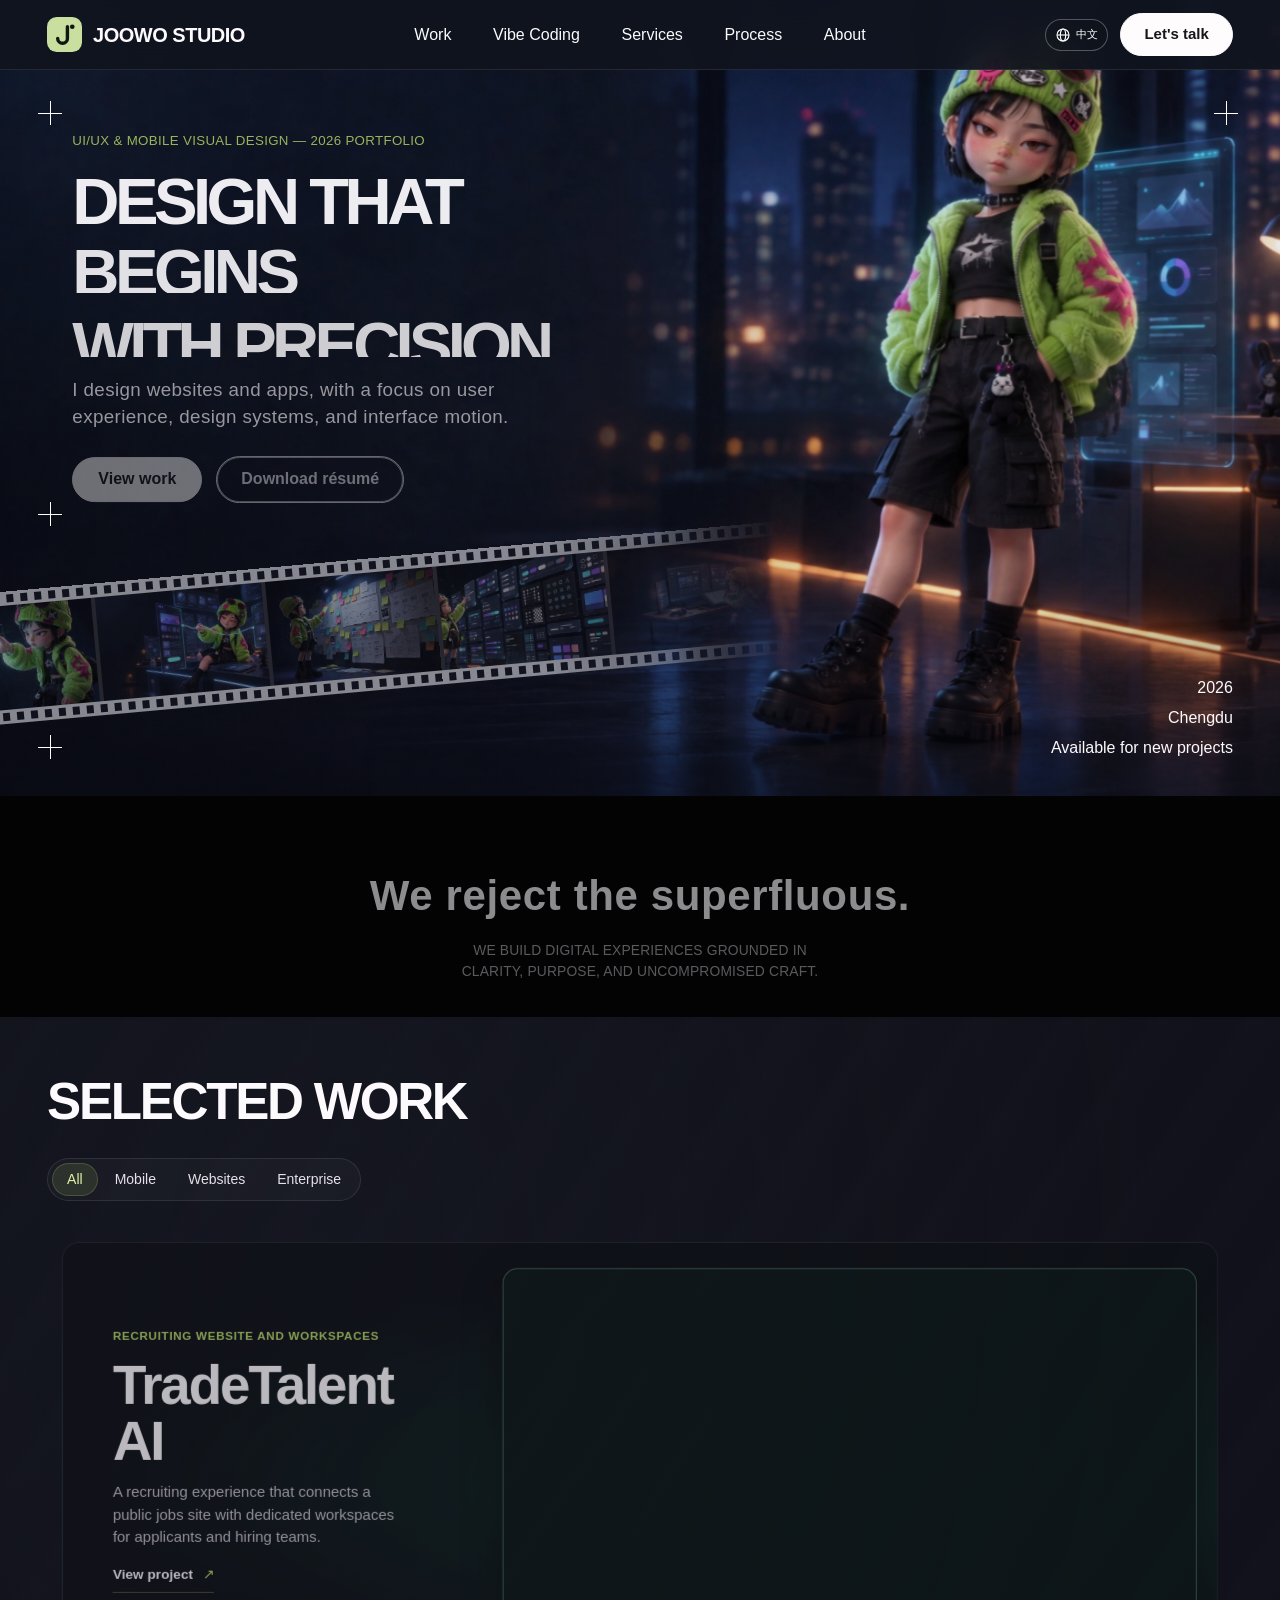
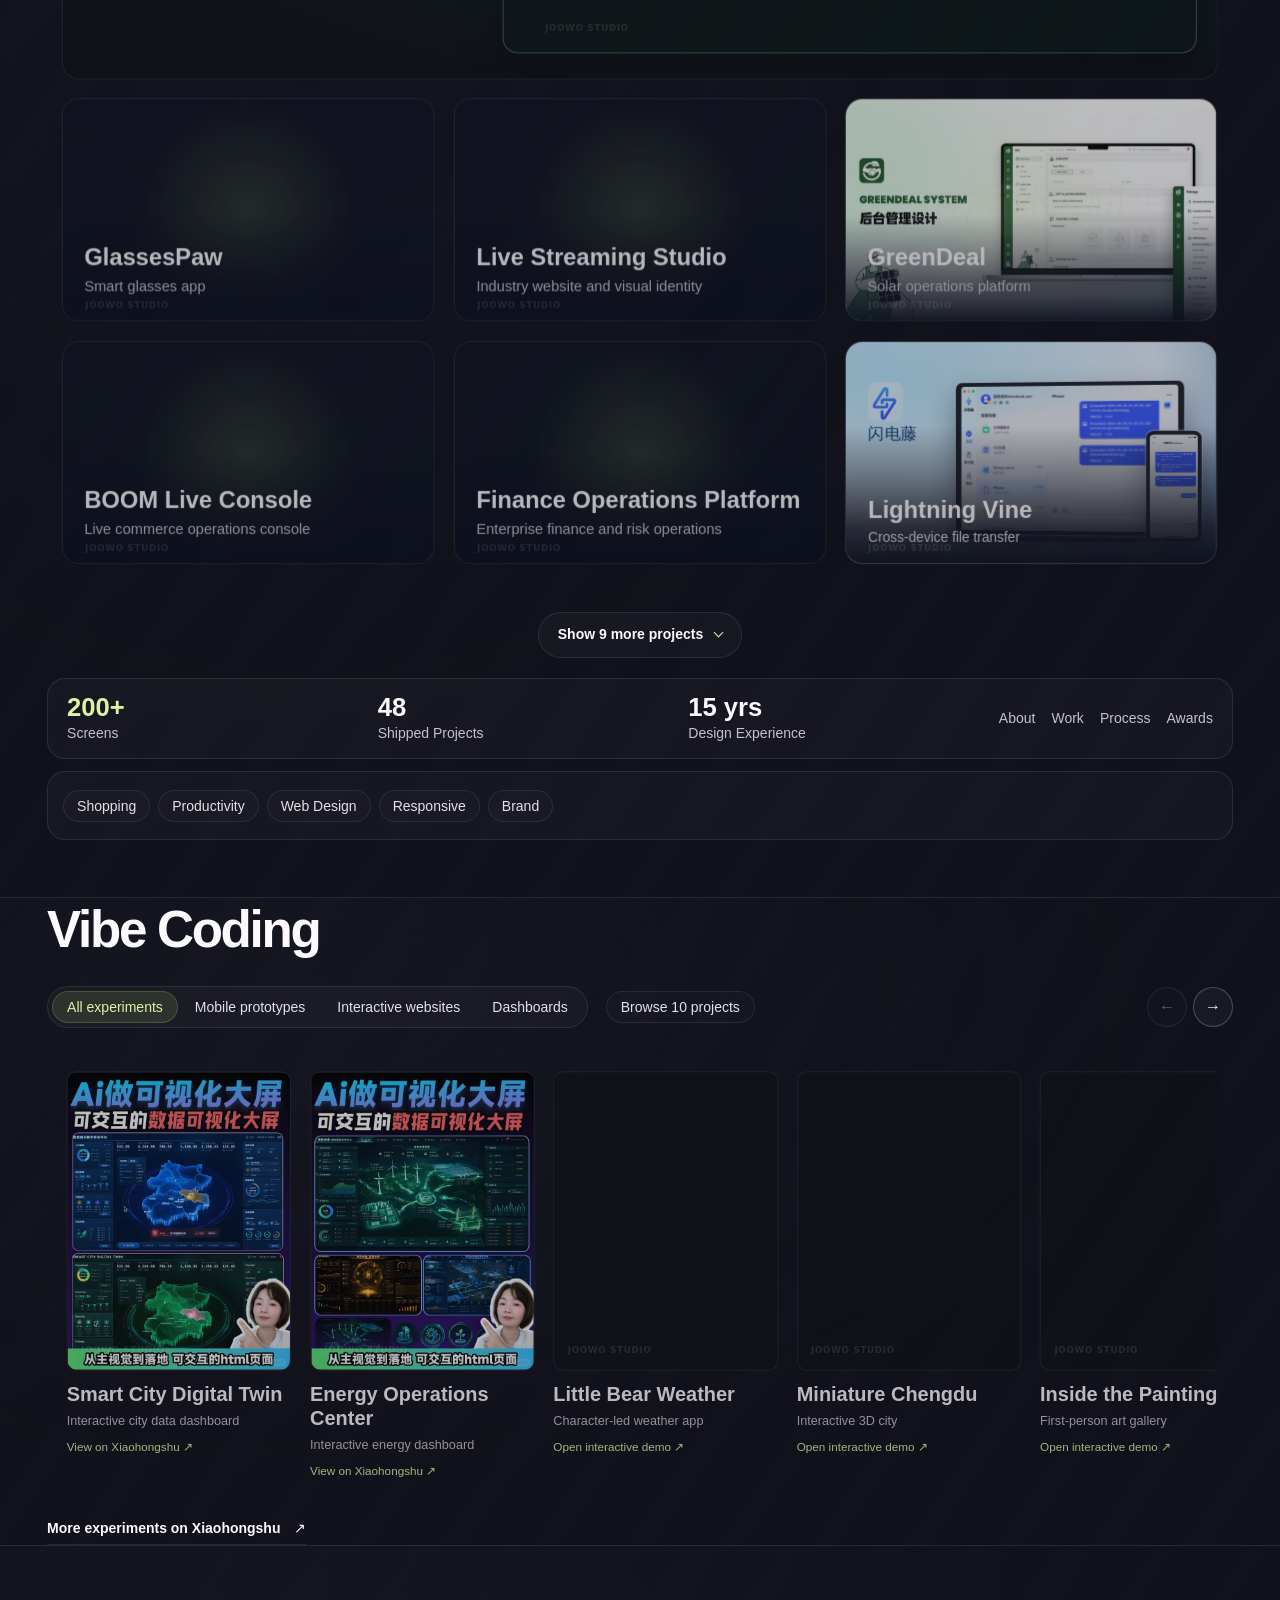
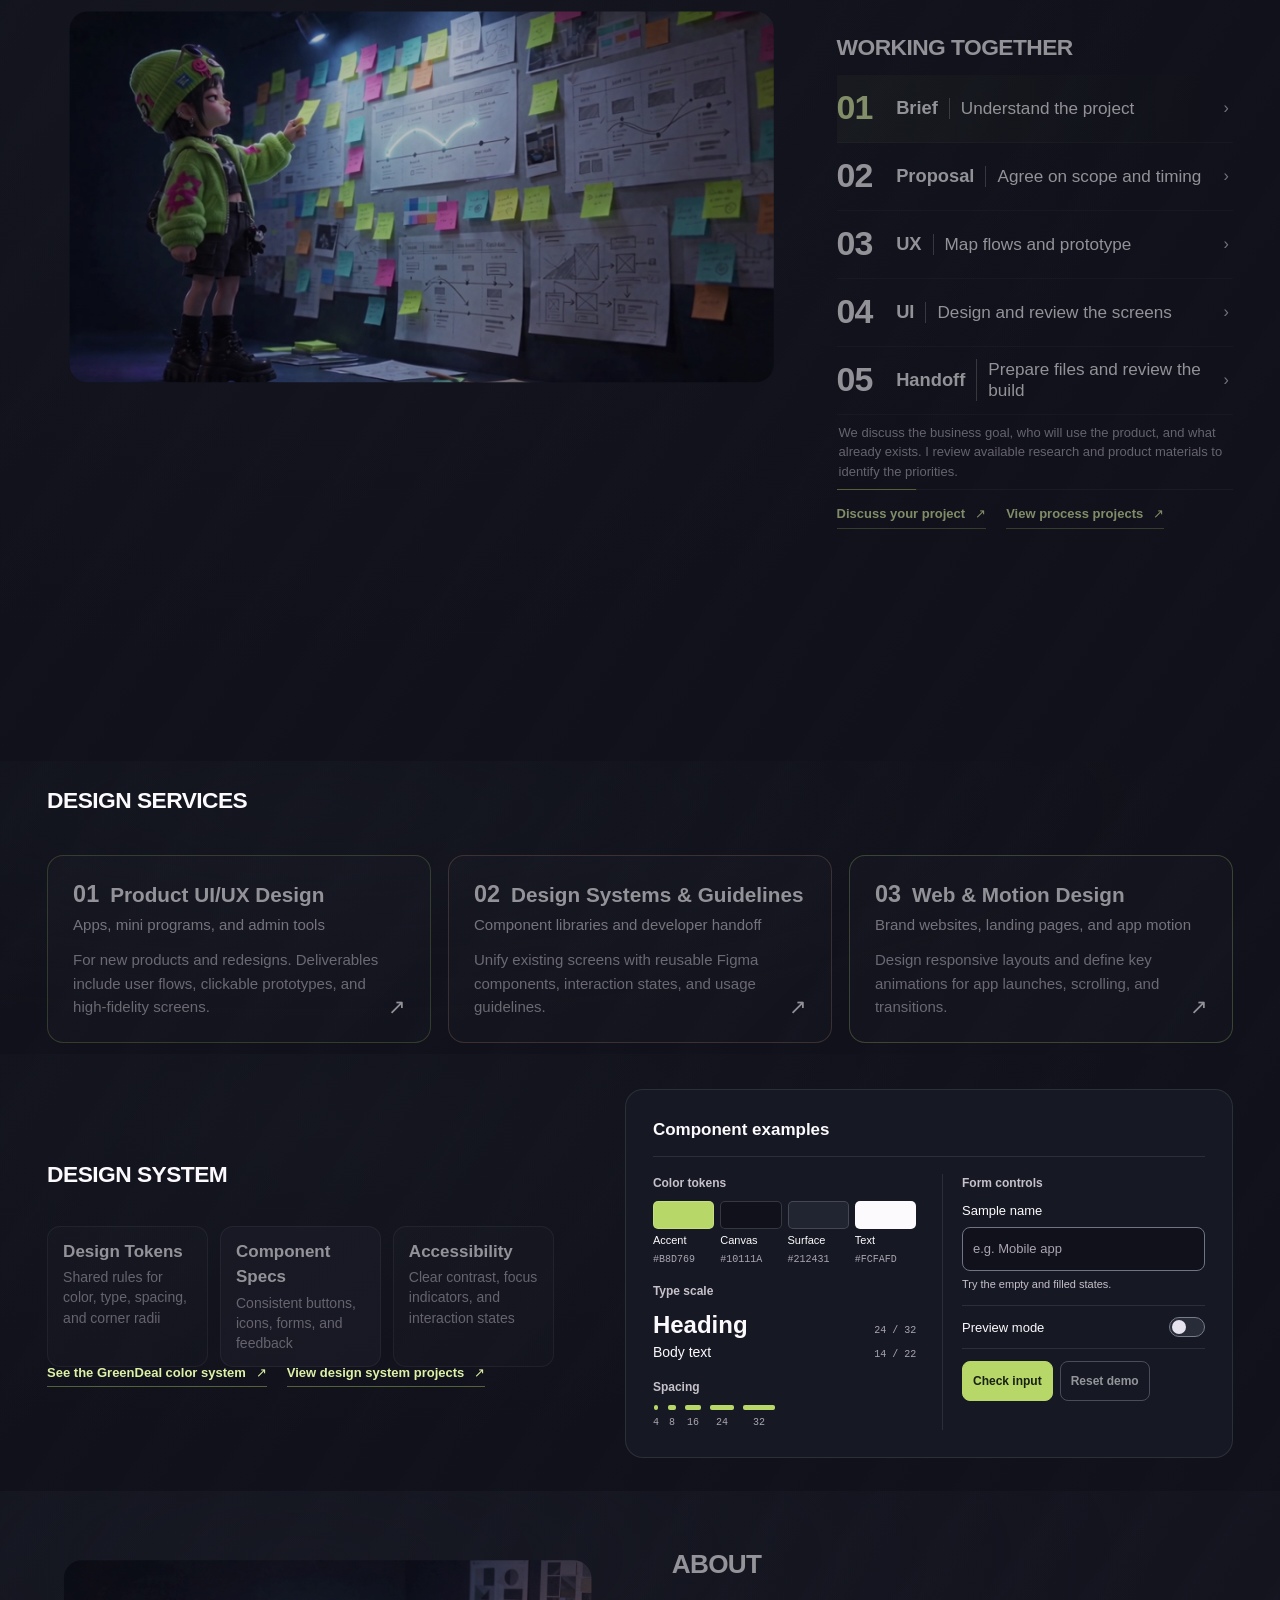
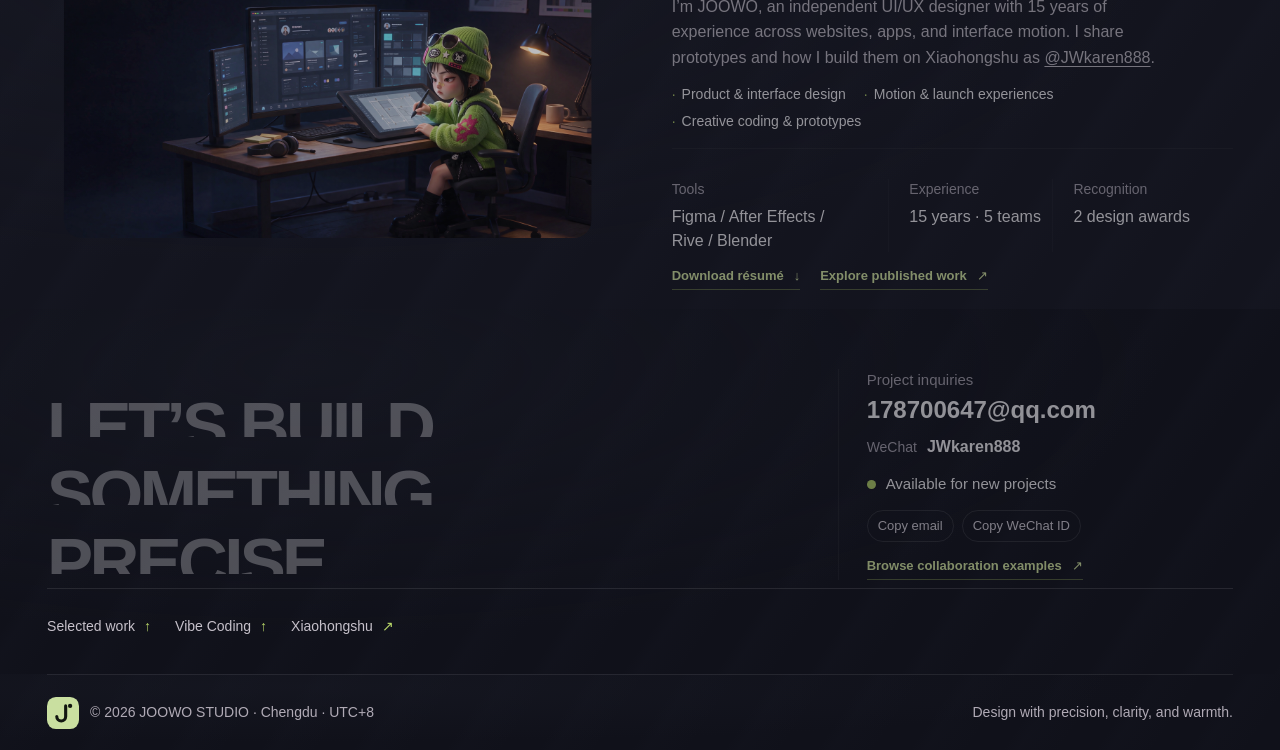
==== index.html @ b42e6de7 "Publish JOOWO STUDIO portfolio" ====
<!doctype html><html lang="en"><head><meta charset="UTF-8"><meta name="viewport" content="width=device-width, initial-scale=1.0"><meta name="theme-color" content="#10111a"><meta name="description" content="JOOWO STUDIO portfolio for app launch experiences, mobile visual design, and design systems."><link rel="icon" href="./mark.svg"><title>JOOWO STUDIO — Design That Begins With Precision.</title><script type="module" src="./image-interactions.js"></script>  <script type="module" crossorigin src="./assets/index-0IPHsd3j.js"></script>
  <link rel="stylesheet" crossorigin href="./assets/index-a69B0UB3.css">
</head><body><div id="root"></div></body></html>
---- assets/index-a69B0UB3.css ----
html.lenis,html.lenis body{height:auto}.lenis:not(.lenis-autoToggle).lenis-stopped{overflow:clip}.lenis [data-lenis-prevent],.lenis [data-lenis-prevent-wheel],.lenis [data-lenis-prevent-touch],.lenis [data-lenis-prevent-vertical],.lenis [data-lenis-prevent-horizontal]{overscroll-behavior:contain}.lenis.lenis-smooth iframe{pointer-events:none}.lenis.lenis-autoToggle{transition-behavior:allow-discrete;transition-property:overflow;transition-duration:1ms}.panel.component-showcase{background:#161923;min-width:0;padding:clamp(16px,2.1vw,30px);container-type:inline-size}.component-showcase>h3{border-bottom:1px solid var(--line);margin:0;padding-bottom:14px;font-size:17px;font-weight:670}.specimen-grid{grid-template-columns:minmax(0,1fr) minmax(0,1fr);gap:clamp(16px,2vw,29px);margin-top:17px;display:grid}.specimen-grid h4{color:var(--muted);margin:0 0 9px;font-size:12px;font-weight:650}.specimen-foundations h4:not(:first-child){margin-top:15px}.specimen-palette,.specimen-spacing{margin:0;padding:0;list-style:none}.specimen-palette{grid-template-columns:repeat(4,minmax(0,1fr));gap:6px;display:grid}.specimen-palette li{gap:3px;font-size:11px;display:grid}.specimen-swatch{border:1px solid #ffffff29;border-radius:5px;height:28px;display:block}.specimen-grid code,.specimen-type dd{color:var(--dim);font:10px/1.5 ui-monospace,monospace}.specimen-type{margin:0}.specimen-type>div{justify-content:space-between;align-items:baseline;gap:6px;display:flex}.specimen-type dt{font-size:14px;line-height:22px}.specimen-type div:first-child dt{font-size:24px;font-weight:660;line-height:32px}.specimen-type dd{white-space:nowrap;margin:0}.specimen-spacing{align-items:end;gap:9px;display:flex}.specimen-spacing li{justify-items:center;gap:5px;display:grid}.specimen-spacing li>span{background:var(--accent);border-radius:2px;height:5px;display:block}.specimen-form{border-inline-start:1px solid var(--line);min-width:0;padding-inline-start:clamp(12px,1.5vw,22px)}.specimen-field{gap:6px;font-size:13px;display:grid}.specimen-field input{width:100%;min-height:44px;color:var(--text);font:inherit;background:#10111a;border:1px solid #707486;border-radius:8px;padding:0 10px}.specimen-field input::placeholder{color:var(--dim)}.specimen-field input[aria-invalid=true]{border-color:#ff9aac}.specimen-feedback{min-height:1.5em;color:var(--muted);margin:5px 0 13px;font-size:11px}.specimen-feedback[data-state=valid]{color:var(--accent-light)}.specimen-feedback[data-state=invalid]{color:#ffadb9}.specimen-setting{border-block:1px solid var(--line);cursor:pointer;justify-content:space-between;align-items:center;gap:8px;min-height:44px;font-size:13px;display:flex}.specimen-setting input{appearance:none;cursor:pointer;background:#282b38;border:1px solid #777b8d;border-radius:20px;flex:none;width:36px;height:20px;margin:0;padding:2px}.specimen-setting input:before{content:"";background:#e6e3ee;border-radius:50%;width:14px;height:14px;display:block}.specimen-setting input:checked{background:var(--accent);border-color:var(--accent)}.specimen-setting input:checked:before{background:#192213;transform:translate(16px)}.specimen-form input:focus-visible{outline:2px solid var(--accent-light);outline-offset:2px}.specimen-actions{flex-wrap:wrap;gap:7px;margin-top:12px;display:flex}.specimen-actions button{min-height:40px;color:var(--text);border:1px solid #74788a;border-radius:8px;padding:0 10px;font-size:12px;font-weight:650}.specimen-actions button[type=submit]{color:#182112;background:var(--accent);border-color:var(--accent)}.specimen-actions button[type=submit]:hover{background:var(--accent-light)}.specimen-actions button[type=reset]:enabled:hover{background:#ffffff12}.specimen-actions button:disabled{opacity:.55}@container (width<=440px){.specimen-grid{grid-template-columns:1fr}.specimen-form{border-inline-start:0;border-top:1px solid var(--line);padding:14px 0 0}}.vibe-lab{border-block:1px solid var(--line);background:#101218}.vibe-lab .lab-heading{grid-template-columns:minmax(0,1fr);width:100%}.vibe-lab .section-title{letter-spacing:-.045em;font-size:clamp(28px,4vw,60px)}.lab-tools{flex-wrap:wrap;align-items:center;gap:12px 18px;display:flex}.rail-actions{gap:6px;margin-inline-start:auto;display:flex}.rail-actions button{background:#ffffff09;border:1px solid #ffffff39;border-radius:50%;place-items:center;width:40px;height:40px;display:grid}.rail-actions button:not(:disabled):hover{background:var(--accent);color:#101218}.rail-actions button:disabled{opacity:.34}.lab-grid{perspective:900px;overscroll-behavior-x:contain;scroll-snap-type:x mandatory;scroll-behavior:smooth;scrollbar-width:thin;scrollbar-color:#ffffff34 transparent;grid-auto-columns:clamp(150px,18vw,240px);grid-auto-flow:column;align-items:start;gap:clamp(12px,1.5vw,24px);padding:9px 5px 15px;scroll-padding-inline:5px;display:grid;position:relative;overflow-x:auto}.lab-card{text-align:start;scroll-snap-align:start;min-width:0}.lab-image{aspect-ratio:3/4;border:1px solid var(--line);background:#191d25;border-radius:10px;place-items:center;width:100%;transition:transform .32s,filter .32s;display:grid;position:relative;overflow:hidden}.lab-device{min-width:0;display:block;overflow:hidden}.lab-device img{object-fit:contain;width:100%;height:100%;display:block}.lab-image--desktop,.lab-image--phone{background:radial-gradient(at 50% 38%,#30363e,#171a21 75%)}.lab-image--desktop .lab-device{background:#20232b;border:1px solid #f0f4ff40;border-radius:5px;width:92%;padding:10px 2px 2px;position:relative;box-shadow:0 12px 23px #0008}.lab-image--desktop .lab-device:before{content:"";background:#b2b7c3;border-radius:50%;width:2px;height:2px;position:absolute;top:4px;left:5px;box-shadow:4px 0 #b2b7c3,8px 0 #b2b7c3}.lab-image--desktop img{aspect-ratio:16/9;object-fit:contain;background:#101216;height:auto}.lab-image--phone .lab-device{background:#101216;border:1px solid #f0f4ff46;border-radius:clamp(9px,1.5vw,22px);width:62%;height:91%;box-shadow:0 10px 24px #0008}.lab-image--poster{background:#101218}.lab-image--poster .lab-device{width:100%;height:100%}@media (hover:hover) and (pointer:fine) and (prefers-reduced-motion:no-preference){.lab-card.is-highlighted .lab-image{transform:translateY(-4px)}.lab-card:has(+.is-highlighted) .lab-image{filter:brightness(.83);transform:perspective(800px)rotateY(7deg)}.lab-card.is-highlighted+.lab-card .lab-image{filter:brightness(.83);transform:perspective(800px)rotateY(-7deg)}}.lab-card .project-meta{gap:5px;padding-top:12px;display:grid}.lab-card .project-meta strong{font-size:clamp(16px,1.6vw,23px);line-height:1.2}.lab-card .project-meta small{color:var(--muted);font-size:13px}.lab-action{color:var(--accent-light);margin-top:3px;font-size:12px}.lab-card:hover .lab-action,.lab-card:focus-visible .lab-action{text-underline-offset:.22em;text-decoration:underline}.lab-view-toggle{color:var(--accent-light);border-color:#b8d76945}.lab-view-toggle[aria-expanded=true]{background:#b8d76918}@media (width>=740px){.lab-grid[data-fit=two]{grid-auto-columns:minmax(0,min(39vw,315px))}}.lab-grid.lab-grid--archive{scroll-snap-type:none;grid-template-columns:repeat(4,minmax(0,1fr));grid-auto-columns:auto;grid-auto-flow:row;gap:clamp(18px,2.3vw,34px) clamp(12px,2vw,28px);overflow:visible}.lab-grid--archive .lab-card .lab-image{filter:none;transform:none}.lab-grid--archive .lab-card:hover .lab-image,.lab-grid--archive .lab-card:focus-visible .lab-image{border-color:#b8d76980}@media (width<=950px){.lab-grid.lab-grid--archive{grid-template-columns:repeat(3,minmax(0,1fr))}}@media (width<=620px){.lab-grid.lab-grid--archive{grid-template-columns:repeat(2,minmax(0,1fr))}}.vibe-link{border-bottom:1px solid var(--line);align-items:center;gap:14px;margin-top:18px;padding-bottom:5px;font-size:14px;font-weight:650;display:inline-flex}.vibe-link:hover{color:var(--accent-light);border-color:currentColor}@media (width<=660px){.lab-grid{grid-auto-columns:clamp(138px,45vw,210px)}}@media (prefers-reduced-motion:reduce){.lab-grid{scroll-behavior:auto}}@layer properties{@supports (((-webkit-hyphens:none)) and (not (margin-trim:block))) or ((-moz-orient:inline) and (not (color:rgb(from red r g b)))){*,:before,:after,::backdrop{--tw-translate-x:0;--tw-translate-y:0;--tw-translate-z:0;--tw-scale-x:1;--tw-scale-y:1;--tw-scale-z:1;--tw-rotate-x:initial;--tw-rotate-y:initial;--tw-rotate-z:initial;--tw-skew-x:initial;--tw-skew-y:initial;--tw-border-style:solid;--tw-leading:initial;--tw-font-weight:initial;--tw-tracking:initial;--tw-shadow:0 0 #0000;--tw-shadow-color:initial;--tw-shadow-alpha:100%;--tw-inset-shadow:0 0 #0000;--tw-inset-shadow-color:initial;--tw-inset-shadow-alpha:100%;--tw-ring-color:initial;--tw-ring-shadow:0 0 #0000;--tw-inset-ring-color:initial;--tw-inset-ring-shadow:0 0 #0000;--tw-ring-inset:initial;--tw-ring-offset-width:0px;--tw-ring-offset-color:#fff;--tw-ring-offset-shadow:0 0 #0000;--tw-outline-style:solid;--tw-blur:initial;--tw-brightness:initial;--tw-contrast:initial;--tw-grayscale:initial;--tw-hue-rotate:initial;--tw-invert:initial;--tw-opacity:initial;--tw-saturate:initial;--tw-sepia:initial;--tw-drop-shadow:initial;--tw-drop-shadow-color:initial;--tw-drop-shadow-alpha:100%;--tw-drop-shadow-size:initial;--tw-backdrop-blur:initial;--tw-backdrop-brightness:initial;--tw-backdrop-contrast:initial;--tw-backdrop-grayscale:initial;--tw-backdrop-hue-rotate:initial;--tw-backdrop-invert:initial;--tw-backdrop-opacity:initial;--tw-backdrop-saturate:initial;--tw-backdrop-sepia:initial;--tw-duration:initial;--tw-ease:initial}}}@layer theme{:root,:host{--font-sans:-apple-system, BlinkMacSystemFont, "Segoe UI", Roboto, "Helvetica Neue", "Noto Sans", Arial, sans-serif, "Apple Color Emoji", "Segoe UI Emoji", "Segoe UI Symbol", "Noto Color Emoji";--font-mono:ui-monospace, SFMono-Regular, Menlo, Monaco, Consolas, "Liberation Mono", "Courier New", monospace;--color-white:#fff;--spacing:.25rem;--text-sm:.875rem;--text-sm--line-height:calc(1.25 / .875);--text-lg:1.125rem;--text-lg--line-height:calc(1.75 / 1.125);--text-xl:1.25rem;--text-xl--line-height:calc(1.75 / 1.25);--text-2xl:1.5rem;--text-2xl--line-height:calc(2 / 1.5);--text-3xl:1.875rem;--text-3xl--line-height:calc(2.25 / 1.875);--font-weight-light:300;--font-weight-medium:500;--font-weight-semibold:600;--font-weight-bold:700;--tracking-normal:0em;--leading-tight:1.25;--radius-xl:.75rem;--radius-2xl:1rem;--ease-in:cubic-bezier(.4, 0, 1, 1);--ease-out:cubic-bezier(0, 0, .2, 1);--ease-in-out:cubic-bezier(.4, 0, .2, 1);--blur-xl:24px;--blur-2xl:40px;--default-transition-duration:.15s;--default-transition-timing-function:cubic-bezier(.4, 0, .2, 1);--default-font-family:var(--font-sans);--default-mono-font-family:var(--font-mono)}}@layer base{*,:after,:before,::backdrop{box-sizing:border-box;border:0 solid;margin:0;padding:0}::file-selector-button{box-sizing:border-box;border:0 solid;margin:0;padding:0}html,:host{-webkit-text-size-adjust:100%;tab-size:4;line-height:1.5;font-family:var(--default-font-family,-apple-system, BlinkMacSystemFont, "Segoe UI", Roboto, "Helvetica Neue", "Noto Sans", Arial, sans-serif, "Apple Color Emoji", "Segoe UI Emoji", "Segoe UI Symbol", "Noto Color Emoji");font-feature-settings:var(--default-font-feature-settings,normal);font-variation-settings:var(--default-font-variation-settings,normal);-webkit-tap-highlight-color:transparent}hr{height:0;color:inherit;border-top-width:1px}abbr:where([title]){-webkit-text-decoration:underline dotted;text-decoration:underline dotted}h1,h2,h3,h4,h5,h6{font-size:inherit;font-weight:inherit}a{color:inherit;-webkit-text-decoration:inherit;-webkit-text-decoration:inherit;-webkit-text-decoration:inherit;-webkit-text-decoration:inherit;text-decoration:inherit}b,strong{font-weight:bolder}code,kbd,samp,pre{font-family:var(--default-mono-font-family,ui-monospace, SFMono-Regular, Menlo, Monaco, Consolas, "Liberation Mono", "Courier New", monospace);font-feature-settings:var(--default-mono-font-feature-settings,normal);font-variation-settings:var(--default-mono-font-variation-settings,normal);font-size:1em}small{font-size:80%}sub,sup{vertical-align:baseline;font-size:75%;line-height:0;position:relative}sub{bottom:-.25em}sup{top:-.5em}table{text-indent:0;border-color:inherit;border-collapse:collapse}:-moz-focusring:where(:not(iframe)){outline:auto}progress{vertical-align:baseline}summary{display:list-item}ol,ul,menu{list-style:none}img,svg,video,canvas,audio,iframe,embed,object{vertical-align:middle;display:block}img,video{max-width:100%;height:auto}button,input,select,optgroup,textarea{font:inherit;font-feature-settings:inherit;font-variation-settings:inherit;letter-spacing:inherit;color:inherit;opacity:1;background-color:#0000;border-radius:0}::file-selector-button{font:inherit;font-feature-settings:inherit;font-variation-settings:inherit;letter-spacing:inherit;color:inherit;opacity:1;background-color:#0000;border-radius:0}:where(select:is([multiple],[size])) optgroup{font-weight:bolder}:where(select:is([multiple],[size])) optgroup option{padding-inline-start:20px}::file-selector-button{margin-inline-end:4px}::placeholder{opacity:1}@supports (not ((-webkit-appearance:-apple-pay-button))) or (contain-intrinsic-size:1px){::placeholder{color:currentColor}@supports (color:color-mix(in lab, red, red)){::placeholder{color:color-mix(in oklab, currentcolor 50%, transparent)}}}textarea{resize:vertical}::-webkit-search-decoration{-webkit-appearance:none}::-webkit-date-and-time-value{min-height:1lh;text-align:inherit}::-webkit-datetime-edit{display:inline-flex}::-webkit-datetime-edit-fields-wrapper{padding:0}::-webkit-datetime-edit{padding-block:0}::-webkit-datetime-edit-year-field{padding-block:0}::-webkit-datetime-edit-month-field{padding-block:0}::-webkit-datetime-edit-day-field{padding-block:0}::-webkit-datetime-edit-hour-field{padding-block:0}::-webkit-datetime-edit-minute-field{padding-block:0}::-webkit-datetime-edit-second-field{padding-block:0}::-webkit-datetime-edit-millisecond-field{padding-block:0}::-webkit-datetime-edit-meridiem-field{padding-block:0}::-webkit-calendar-picker-indicator{line-height:1}:-moz-ui-invalid{box-shadow:none}button,input:where([type=button],[type=reset],[type=submit]){appearance:button}::file-selector-button{appearance:button}::-webkit-inner-spin-button{height:auto}::-webkit-outer-spin-button{height:auto}[hidden]:where(:not([hidden=until-found])){display:none!important}}@layer components;@layer utilities{.pointer-events-none{pointer-events:none}.visible{visibility:visible}.absolute{position:absolute}.fixed{position:fixed}.relative{position:relative}.static{position:static}.inset-0{inset:0}.inset-\[1px\]{inset:1px}.inset-\[3px\]{inset:3px}.inset-x-0{inset-inline:0}.inset-x-5{inset-inline:calc(var(--spacing) * 5)}.inset-y-0{inset-block:0}.inset-y-\[1px\]{inset-block:1px}.top-0{top:0}.top-1\/2{top:50%}.top-\[4px\]{top:4px}.top-\[17\%\]{top:17%}.right-0{right:0}.right-\[3px\]{right:3px}.right-\[6\%\]{right:6%}.right-\[38\%\]{right:38%}.right-\[40\%\]{right:40%}.bottom-0{bottom:0}.bottom-1{bottom:var(--spacing)}.bottom-\[17\%\]{bottom:17%}.left-0{left:0}.left-1\/2{left:50%}.left-\[1px\]{left:1px}.left-\[2px\]{left:2px}.left-\[3px\]{left:3px}.left-\[10px\]{left:10px}.isolate{isolation:isolate}.z-\[1\]{z-index:1}.z-\[2\]{z-index:2}.z-\[4\]{z-index:4}.container{width:100%}@media (width>=40rem){.container{max-width:40rem}}@media (width>=48rem){.container{max-width:48rem}}@media (width>=64rem){.container{max-width:64rem}}@media (width>=80rem){.container{max-width:80rem}}@media (width>=96rem){.container{max-width:96rem}}.mx-auto{margin-inline:auto}.mt-1\.5{margin-top:calc(var(--spacing) * 1.5)}.mt-2{margin-top:calc(var(--spacing) * 2)}.mt-5{margin-top:calc(var(--spacing) * 5)}.mt-8{margin-top:calc(var(--spacing) * 8)}.mt-12{margin-top:calc(var(--spacing) * 12)}.mt-20{margin-top:calc(var(--spacing) * 20)}.mb-3{margin-bottom:calc(var(--spacing) * 3)}.ml-2{margin-left:calc(var(--spacing) * 2)}.block{display:block}.contents{display:contents}.flex{display:flex}.grid{display:grid}.hidden{display:none}.inline{display:inline}.inline-block{display:inline-block}.inline-flex{display:inline-flex}.table{display:table}.size-1\.5{width:calc(var(--spacing) * 1.5);height:calc(var(--spacing) * 1.5)}.size-2{width:calc(var(--spacing) * 2);height:calc(var(--spacing) * 2)}.size-4{width:calc(var(--spacing) * 4);height:calc(var(--spacing) * 4)}.size-6{width:calc(var(--spacing) * 6);height:calc(var(--spacing) * 6)}.size-9{width:calc(var(--spacing) * 9);height:calc(var(--spacing) * 9)}.h-1{height:var(--spacing)}.h-6{height:calc(var(--spacing) * 6)}.h-9{height:calc(var(--spacing) * 9)}.h-11{height:calc(var(--spacing) * 11)}.h-14{height:calc(var(--spacing) * 14)}.h-44{height:calc(var(--spacing) * 44)}.h-\[3px\]{height:3px}.h-\[4\.1rem\]{height:4.1rem}.h-\[13px\]{height:13px}.h-\[17px\]{height:17px}.h-\[24px\]{height:24px}.h-\[46dvh\]{height:46dvh}.h-full{height:100%}.h-px{height:1px}.min-h-24{min-height:calc(var(--spacing) * 24)}.min-h-\[22rem\]{min-height:22rem}.min-h-\[100dvh\]{min-height:100dvh}.w-5{width:calc(var(--spacing) * 5)}.w-6{width:calc(var(--spacing) * 6)}.w-9{width:calc(var(--spacing) * 9)}.w-12{width:calc(var(--spacing) * 12)}.w-64{width:calc(var(--spacing) * 64)}.w-\[3px\]{width:3px}.w-\[20px\]{width:20px}.w-\[28rem\]{width:28rem}.w-\[max\(72vw\,980px\)\]{width:max(72vw,980px)}.w-fit{width:fit-content}.w-full{width:100%}.w-px{width:1px}.max-w-\[39rem\]{max-width:39rem}.max-w-\[42rem\]{max-width:42rem}.max-w-\[44rem\]{max-width:44rem}.max-w-\[58rem\]{max-width:58rem}.max-w-\[1520px\]{max-width:1520px}.min-w-24{min-width:calc(var(--spacing) * 24)}.min-w-\[42rem\]{min-width:42rem}.min-w-\[980px\]{min-width:980px}.flex-1{flex:1}.shrink{flex-shrink:1}.origin-left{transform-origin:0}.-translate-x-1\/2{--tw-translate-x:calc(calc(1 / 2 * 100%) * -1);translate:var(--tw-translate-x) var(--tw-translate-y)}.-translate-x-\[24\%\]{--tw-translate-x:calc(24% * -1);translate:var(--tw-translate-x) var(--tw-translate-y)}.-translate-x-full{--tw-translate-x:-100%;translate:var(--tw-translate-x) var(--tw-translate-y)}.-translate-y-1\/2{--tw-translate-y:calc(calc(1 / 2 * 100%) * -1);translate:var(--tw-translate-x) var(--tw-translate-y)}.scale-x-0{--tw-scale-x:0%;scale:var(--tw-scale-x) var(--tw-scale-y)}.rotate-\[34deg\]{rotate:34deg}.transform{transform:var(--tw-rotate-x, ) var(--tw-rotate-y, ) var(--tw-rotate-z, ) var(--tw-skew-x, ) var(--tw-skew-y, )}.resize{resize:both}.grid-cols-1{grid-template-columns:repeat(1,minmax(0,1fr))}.grid-cols-3{grid-template-columns:repeat(3,minmax(0,1fr))}.grid-cols-\[1fr_auto_1fr\]{grid-template-columns:1fr auto 1fr}.flex-wrap{flex-wrap:wrap}.place-items-center{place-items:center}.items-center{align-items:center}.justify-between{justify-content:space-between}.justify-center{justify-content:center}.gap-1{gap:var(--spacing)}.gap-2{gap:calc(var(--spacing) * 2)}.gap-3{gap:calc(var(--spacing) * 3)}.gap-3\.5{gap:calc(var(--spacing) * 3.5)}.gap-4{gap:calc(var(--spacing) * 4)}.gap-5{gap:calc(var(--spacing) * 5)}.justify-self-end{justify-self:flex-end}.justify-self-start{justify-self:flex-start}.truncate{text-overflow:ellipsis;white-space:nowrap;overflow:hidden}.overflow-hidden{overflow:hidden}.rounded-2xl{border-radius:var(--radius-2xl)}.rounded-\[1\.05rem\]{border-radius:1.05rem}.rounded-full{border-radius:2147483647px}.rounded-xl{border-radius:var(--radius-xl)}.rounded-l-full{border-top-left-radius:2147483647px;border-bottom-left-radius:2147483647px}.border{border-style:var(--tw-border-style);border-width:1px}.border-r{border-right-style:var(--tw-border-style);border-right-width:1px}.border-\[\#49e6c0\]\/38{border-color:oklab(83.4133% -.139733 .0169954/.38)}.border-white\/10{border-color:#ffffff1a}@supports (color:color-mix(in lab, red, red)){.border-white\/10{border-color:color-mix(in oklab, var(--color-white) 10%, transparent)}}.bg-\[\#49e6c0\]{background-color:#49e6c0}.bg-\[\#49e6c0\]\/65{background-color:oklab(83.4133% -.139733 .0169954/.65)}.bg-\[\#06110f\]\/42{background-color:oklab(16.5804% -.0174221 -.000563487/.42)}.bg-\[\#071513\]\/54{background-color:oklab(18.2% -.0203761 -.00144553/.54)}.bg-\[\#102820\]{background-color:#102820}.bg-\[\#dfffee\]{background-color:#dfffee}.bg-white{background-color:var(--color-white)}.bg-white\/10{background-color:#ffffff1a}@supports (color:color-mix(in lab, red, red)){.bg-white\/10{background-color:color-mix(in oklab, var(--color-white) 10%, transparent)}}.bg-white\/\[0\.2\]{background-color:#fff3}@supports (color:color-mix(in lab, red, red)){.bg-white\/\[0\.2\]{background-color:color-mix(in oklab, var(--color-white) 20%, transparent)}}.bg-white\/\[0\.045\]{background-color:#ffffff0b}@supports (color:color-mix(in lab, red, red)){.bg-white\/\[0\.045\]{background-color:color-mix(in oklab, var(--color-white) 4.5%, transparent)}}.bg-white\/\[0\.055\]{background-color:#ffffff0e}@supports (color:color-mix(in lab, red, red)){.bg-white\/\[0\.055\]{background-color:color-mix(in oklab, var(--color-white) 5.5%, transparent)}}.bg-white\/\[0\.075\]{background-color:#ffffff13}@supports (color:color-mix(in lab, red, red)){.bg-white\/\[0\.075\]{background-color:color-mix(in oklab, var(--color-white) 7.5%, transparent)}}.\[background-image\:linear-gradient\(rgba\(180\,255\,232\,0\.72\)_1px\,transparent_1px\)\,linear-gradient\(90deg\,rgba\(180\,255\,232\,0\.72\)_1px\,transparent_1px\)\]{background-image:linear-gradient(#b4ffe8b8 1px,#0000 1px),linear-gradient(90deg,#b4ffe8b8 1px,#0000 1px)}.bg-\[linear-gradient\(0deg\,rgba\(7\,42\,35\,0\.36\)\,transparent\)\]{background-image:linear-gradient(#0000,#072a235c)}.bg-\[linear-gradient\(110deg\,transparent\,rgba\(255\,255\,255\,0\.42\)\,transparent\)\]{background-image:linear-gradient(110deg,#0000,#ffffff6b,#0000)}.bg-\[linear-gradient\(115deg\,transparent\,rgba\(255\,255\,255\,0\.1\)\,transparent\)\]{background-image:linear-gradient(115deg,#0000,#ffffff1a,#0000)}.bg-\[linear-gradient\(135deg\,\#e8fff5_0\%\,\#65edcf_52\%\,\#27c49c_100\%\)\]{background-image:linear-gradient(135deg,#e8fff5 0%,#65edcf 52%,#27c49c 100%)}.bg-\[linear-gradient\(180deg\,transparent\,rgba\(73\,230\,192\,0\.42\)\,transparent\)\]{background-image:linear-gradient(#0000,#49e6c06b,#0000)}.bg-\[radial-gradient\(circle_at_14\%_30\%\,rgba\(255\,255\,255\,0\.045\)\,transparent_24\%\)\,linear-gradient\(90deg\,rgba\(4\,9\,11\,0\.98\)_0\%\,rgba\(4\,9\,11\,0\.84\)_31\%\,rgba\(4\,9\,11\,0\.22\)_47\%\,rgba\(4\,9\,11\,0\)_68\%\)\]{background-image:radial-gradient(circle at 14% 30%,#ffffff0b,#0000 24%),linear-gradient(90deg,#04090bfa 0%,#04090bd6 31%,#04090b38 47%,#04090b00 68%)}.bg-\[radial-gradient\(circle_at_24\%_16\%\,rgba\(255\,255\,255\,0\.7\)\,transparent_28\%\)\,linear-gradient\(180deg\,rgba\(255\,255\,255\,0\.18\)\,transparent_52\%\)\]{background-image:radial-gradient(circle at 24% 16%,#ffffffb3,#0000 28%),linear-gradient(#ffffff2e,#0000 52%)}.\[mask-image\:linear-gradient\(90deg\,transparent_0\%\,black_13\%\,black_100\%\)\]{-webkit-mask-image:linear-gradient(90deg,#0000 0%,#000 13% 100%);mask-image:linear-gradient(90deg,#0000 0%,#000 13% 100%)}.\[background-size\:76px_76px\]{background-size:76px 76px}.object-cover{object-fit:cover}.p-1{padding:var(--spacing)}.p-4{padding:calc(var(--spacing) * 4)}.px-3{padding-inline:calc(var(--spacing) * 3)}.px-4{padding-inline:calc(var(--spacing) * 4)}.px-5{padding-inline:calc(var(--spacing) * 5)}.px-6{padding-inline:calc(var(--spacing) * 6)}.px-7{padding-inline:calc(var(--spacing) * 7)}.py-2{padding-block:calc(var(--spacing) * 2)}.py-4{padding-block:calc(var(--spacing) * 4)}.py-5{padding-block:calc(var(--spacing) * 5)}.pt-8{padding-top:calc(var(--spacing) * 8)}.pt-28{padding-top:calc(var(--spacing) * 28)}.pb-8{padding-bottom:calc(var(--spacing) * 8)}.font-mono{font-family:var(--font-mono)}.text-2xl{font-size:var(--text-2xl);line-height:var(--tw-leading,var(--text-2xl--line-height))}.text-3xl{font-size:var(--text-3xl);line-height:var(--tw-leading,var(--text-3xl--line-height))}.text-lg{font-size:var(--text-lg);line-height:var(--tw-leading,var(--text-lg--line-height))}.text-sm{font-size:var(--text-sm);line-height:var(--tw-leading,var(--text-sm--line-height))}.text-\[0\.62rem\]{font-size:.62rem}.text-\[0\.66rem\]{font-size:.66rem}.text-\[0\.72rem\]{font-size:.72rem}.text-\[0\.82rem\]{font-size:.82rem}.text-\[0\.95rem\]{font-size:.95rem}.text-\[0\.96rem\]{font-size:.96rem}.text-\[clamp\(2\.7rem\,4\.85vw\,5\.55rem\)\]{font-size:clamp(2.7rem,4.85vw,5.55rem)}.leading-8{--tw-leading:calc(var(--spacing) * 8);line-height:calc(var(--spacing) * 8)}.leading-none{--tw-leading:1;line-height:1}.leading-tight{--tw-leading:var(--leading-tight);line-height:var(--leading-tight)}.font-bold{--tw-font-weight:var(--font-weight-bold);font-weight:var(--font-weight-bold)}.font-light{--tw-font-weight:var(--font-weight-light);font-weight:var(--font-weight-light)}.font-medium{--tw-font-weight:var(--font-weight-medium);font-weight:var(--font-weight-medium)}.font-semibold{--tw-font-weight:var(--font-weight-semibold);font-weight:var(--font-weight-semibold)}.tracking-\[0\.08em\]{--tw-tracking:.08em;letter-spacing:.08em}.tracking-\[0\.22em\]{--tw-tracking:.22em;letter-spacing:.22em}.tracking-\[0\.24em\]{--tw-tracking:.24em;letter-spacing:.24em}.tracking-normal{--tw-tracking:var(--tracking-normal);letter-spacing:var(--tracking-normal)}.whitespace-nowrap{white-space:nowrap}.text-\[\#49e6c0\]{color:#49e6c0}.text-\[\#06120f\]{color:#06120f}.text-\[\#109478\]{color:#109478}.text-white{color:var(--color-white)}.text-white\/38{color:#ffffff61}@supports (color:color-mix(in lab, red, red)){.text-white\/38{color:color-mix(in oklab, var(--color-white) 38%, transparent)}}.text-white\/44{color:#ffffff70}@supports (color:color-mix(in lab, red, red)){.text-white\/44{color:color-mix(in oklab, var(--color-white) 44%, transparent)}}.text-white\/56{color:#ffffff8f}@supports (color:color-mix(in lab, red, red)){.text-white\/56{color:color-mix(in oklab, var(--color-white) 56%, transparent)}}.text-white\/58{color:#ffffff94}@supports (color:color-mix(in lab, red, red)){.text-white\/58{color:color-mix(in oklab, var(--color-white) 58%, transparent)}}.text-white\/62{color:#ffffff9e}@supports (color:color-mix(in lab, red, red)){.text-white\/62{color:color-mix(in oklab, var(--color-white) 62%, transparent)}}.text-white\/72{color:#ffffffb8}@supports (color:color-mix(in lab, red, red)){.text-white\/72{color:color-mix(in oklab, var(--color-white) 72%, transparent)}}.uppercase{text-transform:uppercase}.opacity-80{opacity:.8}.opacity-\[0\.035\]{opacity:.035}.shadow{--tw-shadow:0 1px 3px 0 var(--tw-shadow-color,#0000001a), 0 1px 2px -1px var(--tw-shadow-color,#0000001a);box-shadow:var(--tw-inset-shadow), var(--tw-inset-ring-shadow), var(--tw-ring-offset-shadow), var(--tw-ring-shadow), var(--tw-shadow)}.shadow-\[inset_0_0_0_1px_rgba\(73\,230\,192\,0\.5\)\,inset_0_1px_0_rgba\(255\,255\,255\,0\.2\)\,0_22px_70px_-42px_rgba\(73\,230\,192\,0\.82\)\]{--tw-shadow:inset 0 0 0 1px var(--tw-shadow-color,#49e6c080), inset 0 1px 0 var(--tw-shadow-color,#fff3), 0 22px 70px -42px var(--tw-shadow-color,#49e6c0d1);box-shadow:var(--tw-inset-shadow), var(--tw-inset-ring-shadow), var(--tw-ring-offset-shadow), var(--tw-ring-shadow), var(--tw-shadow)}.shadow-\[inset_0_0_0_1px_rgba\(255\,255\,255\,0\.1\)\,inset_0_1px_0_rgba\(255\,255\,255\,0\.12\)\,0_18px_54px_-42px_rgba\(255\,255\,255\,0\.55\)\]{--tw-shadow:inset 0 0 0 1px var(--tw-shadow-color,#ffffff1a), inset 0 1px 0 var(--tw-shadow-color,#ffffff1f), 0 18px 54px -42px var(--tw-shadow-color,#ffffff8c);box-shadow:var(--tw-inset-shadow), var(--tw-inset-ring-shadow), var(--tw-ring-offset-shadow), var(--tw-ring-shadow), var(--tw-shadow)}.shadow-\[inset_0_0_0_1px_rgba\(255\,255\,255\,0\.1\)\,inset_0_1px_0_rgba\(255\,255\,255\,0\.12\)\]{--tw-shadow:inset 0 0 0 1px var(--tw-shadow-color,#ffffff1a), inset 0 1px 0 var(--tw-shadow-color,#ffffff1f);box-shadow:var(--tw-inset-shadow), var(--tw-inset-ring-shadow), var(--tw-ring-offset-shadow), var(--tw-ring-shadow), var(--tw-shadow)}.shadow-\[inset_0_0_0_1px_rgba\(255\,255\,255\,0\.08\)\]{--tw-shadow:inset 0 0 0 1px var(--tw-shadow-color,#ffffff14);box-shadow:var(--tw-inset-shadow), var(--tw-inset-ring-shadow), var(--tw-ring-offset-shadow), var(--tw-ring-shadow), var(--tw-shadow)}.shadow-\[inset_0_0_0_1px_rgba\(255\,255\,255\,0\.16\)\,inset_0_1px_0_rgba\(255\,255\,255\,0\.18\)\]{--tw-shadow:inset 0 0 0 1px var(--tw-shadow-color,#ffffff29), inset 0 1px 0 var(--tw-shadow-color,#ffffff2e);box-shadow:var(--tw-inset-shadow), var(--tw-inset-ring-shadow), var(--tw-ring-offset-shadow), var(--tw-ring-shadow), var(--tw-shadow)}.shadow-\[inset_0_0_0_1px_rgba\(255\,255\,255\,0\.45\)\,0_10px_24px_-16px_rgba\(255\,255\,255\,0\.8\)\]{--tw-shadow:inset 0 0 0 1px var(--tw-shadow-color,#ffffff73), 0 10px 24px -16px var(--tw-shadow-color,#fffc);box-shadow:var(--tw-inset-shadow), var(--tw-inset-ring-shadow), var(--tw-ring-offset-shadow), var(--tw-ring-shadow), var(--tw-shadow)}.shadow-\[inset_0_1px_0_rgba\(255\,255\,255\,0\.08\)\,0_22px_60px_-48px_rgba\(73\,230\,192\,0\.9\)\]{--tw-shadow:inset 0 1px 0 var(--tw-shadow-color,#ffffff14), 0 22px 60px -48px var(--tw-shadow-color,#49e6c0e6);box-shadow:var(--tw-inset-shadow), var(--tw-inset-ring-shadow), var(--tw-ring-offset-shadow), var(--tw-ring-shadow), var(--tw-shadow)}.ring{--tw-ring-shadow:var(--tw-ring-inset, ) 0 0 0 calc(1px + var(--tw-ring-offset-width)) var(--tw-ring-color,currentcolor);box-shadow:var(--tw-inset-shadow), var(--tw-inset-ring-shadow), var(--tw-ring-offset-shadow), var(--tw-ring-shadow), var(--tw-shadow)}.outline{outline-style:var(--tw-outline-style);outline-width:1px}.blur{--tw-blur:blur(8px);filter:var(--tw-blur, ) var(--tw-brightness, ) var(--tw-contrast, ) var(--tw-grayscale, ) var(--tw-hue-rotate, ) var(--tw-invert, ) var(--tw-saturate, ) var(--tw-sepia, ) var(--tw-drop-shadow, )}.drop-shadow{--tw-drop-shadow-size:drop-shadow(0 1px 2px var(--tw-drop-shadow-color,#0000001a)) drop-shadow(0 1px 1px var(--tw-drop-shadow-color,#0000000f));--tw-drop-shadow:drop-shadow(0 1px 2px #0000001a) drop-shadow(0 1px 1px #0000000f);filter:var(--tw-blur, ) var(--tw-brightness, ) var(--tw-contrast, ) var(--tw-grayscale, ) var(--tw-hue-rotate, ) var(--tw-invert, ) var(--tw-saturate, ) var(--tw-sepia, ) var(--tw-drop-shadow, )}.invert{--tw-invert:invert(100%);filter:var(--tw-blur, ) var(--tw-brightness, ) var(--tw-contrast, ) var(--tw-grayscale, ) var(--tw-hue-rotate, ) var(--tw-invert, ) var(--tw-saturate, ) var(--tw-sepia, ) var(--tw-drop-shadow, )}.filter{filter:var(--tw-blur, ) var(--tw-brightness, ) var(--tw-contrast, ) var(--tw-grayscale, ) var(--tw-hue-rotate, ) var(--tw-invert, ) var(--tw-saturate, ) var(--tw-sepia, ) var(--tw-drop-shadow, )}.filter\!{filter:var(--tw-blur, ) var(--tw-brightness, ) var(--tw-contrast, ) var(--tw-grayscale, ) var(--tw-hue-rotate, ) var(--tw-invert, ) var(--tw-saturate, ) var(--tw-sepia, ) var(--tw-drop-shadow, )!important}.backdrop-blur-2xl{--tw-backdrop-blur:blur(var(--blur-2xl));-webkit-backdrop-filter:var(--tw-backdrop-blur, ) var(--tw-backdrop-brightness, ) var(--tw-backdrop-contrast, ) var(--tw-backdrop-grayscale, ) var(--tw-backdrop-hue-rotate, ) var(--tw-backdrop-invert, ) var(--tw-backdrop-opacity, ) var(--tw-backdrop-saturate, ) var(--tw-backdrop-sepia, );backdrop-filter:var(--tw-backdrop-blur, ) var(--tw-backdrop-brightness, ) var(--tw-backdrop-contrast, ) var(--tw-backdrop-grayscale, ) var(--tw-backdrop-hue-rotate, ) var(--tw-backdrop-invert, ) var(--tw-backdrop-opacity, ) var(--tw-backdrop-saturate, ) var(--tw-backdrop-sepia, )}.backdrop-blur-xl{--tw-backdrop-blur:blur(var(--blur-xl));-webkit-backdrop-filter:var(--tw-backdrop-blur, ) var(--tw-backdrop-brightness, ) var(--tw-backdrop-contrast, ) var(--tw-backdrop-grayscale, ) var(--tw-backdrop-hue-rotate, ) var(--tw-backdrop-invert, ) var(--tw-backdrop-opacity, ) var(--tw-backdrop-saturate, ) var(--tw-backdrop-sepia, );backdrop-filter:var(--tw-backdrop-blur, ) var(--tw-backdrop-brightness, ) var(--tw-backdrop-contrast, ) var(--tw-backdrop-grayscale, ) var(--tw-backdrop-hue-rotate, ) var(--tw-backdrop-invert, ) var(--tw-backdrop-opacity, ) var(--tw-backdrop-saturate, ) var(--tw-backdrop-sepia, )}.transition{transition-property:color,background-color,border-color,outline-color,text-decoration-color,fill,stroke,--tw-gradient-from,--tw-gradient-via,--tw-gradient-to,opacity,box-shadow,transform,translate,scale,rotate,filter,-webkit-backdrop-filter,backdrop-filter,display,content-visibility,overlay,pointer-events;transition-timing-function:var(--tw-ease,var(--default-transition-timing-function));transition-duration:var(--tw-duration,var(--default-transition-duration))}.transition\!{transition-property:color,background-color,border-color,outline-color,text-decoration-color,fill,stroke,--tw-gradient-from,--tw-gradient-via,--tw-gradient-to,opacity,box-shadow,transform,translate,scale,rotate,filter,-webkit-backdrop-filter,backdrop-filter,display,content-visibility,overlay,pointer-events!important;transition-timing-function:var(--tw-ease,var(--default-transition-timing-function))!important;transition-duration:var(--tw-duration,var(--default-transition-duration))!important}.transition-colors{transition-property:color,background-color,border-color,outline-color,text-decoration-color,fill,stroke,--tw-gradient-from,--tw-gradient-via,--tw-gradient-to;transition-timing-function:var(--tw-ease,var(--default-transition-timing-function));transition-duration:var(--tw-duration,var(--default-transition-duration))}.transition-transform{transition-property:transform,translate,scale,rotate;transition-timing-function:var(--tw-ease,var(--default-transition-timing-function));transition-duration:var(--tw-duration,var(--default-transition-duration))}.duration-300{--tw-duration:.3s;transition-duration:.3s}.duration-700{--tw-duration:.7s;transition-duration:.7s}.ease-in{--tw-ease:var(--ease-in);transition-timing-function:var(--ease-in)}.ease-in-out{--tw-ease:var(--ease-in-out);transition-timing-function:var(--ease-in-out)}.ease-out{--tw-ease:var(--ease-out);transition-timing-function:var(--ease-out)}@media (hover:hover){:is(:where(.group):hover .group-hover\:translate-x-0\.5){--tw-translate-x:calc(var(--spacing) * .5);translate:var(--tw-translate-x) var(--tw-translate-y)}:is(:where(.group):hover .group-hover\:translate-x-full){--tw-translate-x:100%;translate:var(--tw-translate-x) var(--tw-translate-y)}:is(:where(.group):hover .group-hover\:scale-105){--tw-scale-x:105%;--tw-scale-y:105%;--tw-scale-z:105%;scale:var(--tw-scale-x) var(--tw-scale-y)}:is(:where(.group):hover .group-hover\:scale-x-100){--tw-scale-x:100%;scale:var(--tw-scale-x) var(--tw-scale-y)}:is(:where(.group):hover .group-hover\:text-\[\#49e6c0\]){color:#49e6c0}}.last\:border-r-0:last-child{border-right-style:var(--tw-border-style);border-right-width:0}@media (hover:hover){.hover\:scale-\[1\.012\]:hover{scale:1.012}.hover\:bg-\[\#0c1e1a\]\/66:hover{background-color:oklab(21.7923% -.0253592 .000996471/.66)}.hover\:bg-white\/\[0\.095\]:hover{background-color:#ffffff18}@supports (color:color-mix(in lab, red, red)){.hover\:bg-white\/\[0\.095\]:hover{background-color:color-mix(in oklab, var(--color-white) 9.5%, transparent)}}.hover\:text-white:hover{color:var(--color-white)}}@media (width>=40rem){.sm\:flex{display:flex}.sm\:min-w-full{min-width:100%}.sm\:translate-x-0{--tw-translate-x:0px;translate:var(--tw-translate-x) var(--tw-translate-y)}}@media (width>=48rem){.md\:block{display:block}.md\:flex{display:flex}.md\:hidden{display:none}.md\:grid-cols-\[0\.76fr_1\.5fr\]{grid-template-columns:.76fr 1.5fr}.md\:px-10{padding-inline:calc(var(--spacing) * 10)}.md\:pt-0{padding-top:0}.md\:pt-24{padding-top:calc(var(--spacing) * 24)}.md\:pb-10{padding-bottom:calc(var(--spacing) * 10)}.md\:text-xl{font-size:var(--text-xl);line-height:var(--tw-leading,var(--text-xl--line-height))}.md\:text-\[2\.65rem\]{font-size:2.65rem}}@media (width>=64rem){.lg\:block{display:block}.lg\:w-\[max\(70vw\,1120px\)\]{width:max(70vw,1120px)}.lg\:min-w-\[1120px\]{min-width:1120px}.lg\:px-16{padding-inline:calc(var(--spacing) * 16)}.lg\:px-20{padding-inline:calc(var(--spacing) * 20)}}@media (width>=80rem){.xl\:block{display:block}.xl\:flex{display:flex}}}:root{--lightningcss-light: ;--lightningcss-dark:initial;color-scheme:dark;--bg:#10111a;--text:#fcfafd;--muted:#c6c1ca;--dim:#aaa5b1;--accent:#b8d769;--accent-light:#def2a7;--accent-deep:#71932f;--line:#ffffff18;--panel:#ffffff06;--radius:18px;--gutter:3.68%;--progress:0;color:var(--text);background:var(--bg);font-synthesis:none;font-family:Helvetica Neue,Arial,PingFang SC,Microsoft YaHei,sans-serif}*{box-sizing:border-box}body{margin:0}button,a{-webkit-tap-highlight-color:transparent}a,button{color:inherit}a{text-decoration:none}button{font:inherit;cursor:pointer}button:focus-visible,a:focus-visible{outline:2px solid var(--accent);outline-offset:4px}button:disabled{cursor:not-allowed}::selection{background:var(--accent-light);color:#101211}[id]{scroll-margin-top:24px}:root{--topbar-height:70px}#main-content,#main-content [id]{scroll-margin-top:calc(var(--topbar-height) + 16px)}html.dialog-open{overflow:hidden}.wrap{width:calc(100% - var(--gutter)*2);max-width:1560px;margin-inline:auto}.skip{z-index:20;color:#111;background:#fff;padding:12px;position:fixed;top:12px;left:12px;transform:translateY(-150%)}.skip:focus{transform:none}.scroll-meter{z-index:12;background:var(--accent);transform-origin:0;height:2px;transform:scaleX(var(--progress));pointer-events:none;position:fixed;inset:0 0 auto}.hero{isolation:isolate;background:#0c111e;height:clamp(646px,62.2vw,1020px);position:relative;overflow:hidden}.hero-plane,.hero-visual,.hero-shade{position:absolute;inset:0}.hero-visual .scene img,.hero-visual .scene video{object-fit:cover;object-position:60% center}.hero-shade{background:linear-gradient(90deg,#0a0c156c 0%,#0a0c1524 47%,#0000 68%),linear-gradient(#0000 74%,#090a1299)}.topbar{height:var(--topbar-height);z-index:11;-webkit-backdrop-filter:blur(14px);backdrop-filter:blur(14px);background:#10141ee8;border-bottom:1px solid #ffffff17;position:fixed;inset:0 0 auto}.header-inner{height:100%;position:relative}.brand,.footer-brand{align-items:center;gap:11px;display:inline-flex}.brand{letter-spacing:-.025em;white-space:nowrap;font-size:20px;font-weight:800}.brand img{width:35px;height:35px}.topbar nav{white-space:nowrap;gap:clamp(22px,3.25vw,52px);display:flex;position:absolute;left:50%;transform:translate(-50%)}.topbar nav a{padding:9px 0;font-size:16px;transition:color .2s}.topbar nav a:hover,.hero-index:hover{color:var(--accent)}.topbar nav .menu-contact{display:none}.pill{white-space:nowrap;border:1px solid #0000;border-radius:99px;justify-content:center;align-items:center;min-height:39px;padding:9px 23px;font-size:15px;font-weight:700;transition:background .25s,color .25s,border-color .25s,transform .25s;display:inline-flex}.pill:hover{transform:translateY(-2px)}.pill.light{color:#17151a;background:#fffcfd;border-color:#fffcfd}.pill.light:hover{background:#d1e6ac;border-color:#d1e6ac}.pill.outline,.menu-toggle{background:#10111a55;border-color:#ffffffa3}.pill.outline:hover{color:#14151c;background:#f6f4f8}.menu-toggle{display:none}.hero-copy{z-index:2;width:min(57%,800px);position:absolute;top:16.25%;left:5.65%}.hero-kicker{color:var(--accent);letter-spacing:.025em;margin:0 0 15px;font-size:clamp(12px,1.04vw,17px)}.hero h1,.contact h2{letter-spacing:-.054em;margin:0;font-family:Arial Black,Helvetica Neue,Arial,sans-serif;font-weight:950;line-height:.96}.hero h1{font-size:clamp(51px,5.1vw,87px)}.hero-line{padding-bottom:.025em;display:block;overflow:hidden}.hero-line>span{display:block}.hero-summary{color:#e0dbe1;letter-spacing:.02em;max-width:520px;margin:15px 0 23px;font-size:clamp(16px,1.47vw,22px);line-height:1.45}.hero-actions{gap:15px}.hero-actions .pill{min-width:130px;min-height:45px;font-size:16px}.hero-index{right:var(--gutter);text-align:right;gap:6px;font-size:16px;transition:color .24s;display:grid;position:absolute;bottom:4.5%}.registration{z-index:2;pointer-events:none;width:24px;height:24px;position:absolute}.registration:before,.registration:after{content:"";background:#fff;position:absolute}.registration:before{width:100%;height:1px;top:50%}.registration:after{width:1px;height:100%;left:50%}.registration.left{left:3%}.registration.right{right:3.25%}.registration.top{top:12.65%}.registration.mid{top:63%}.registration.bottom{bottom:4.7%}.film{z-index:1;pointer-events:none;width:67%;position:absolute;bottom:13%;left:-4%}.film-track{transform-origin:50%;background:#c7c7d0;padding:14px 0;display:flex;position:relative;overflow:hidden;transform:rotate(-5.2deg);-webkit-mask-image:linear-gradient(90deg,#0000 0%,#000 6% 72%,#000b 84%,#0003 94%,#0000 100%);mask-image:linear-gradient(90deg,#0000 0%,#000 6% 72%,#000b 84%,#0003 94%,#0000 100%)}.film-track:before,.film-track:after{content:"";background:repeating-linear-gradient(90deg,#11131f 0 7px,#0000 7px 14px);height:8px;position:absolute;left:0;right:0}.film-track:before{top:3px}.film-track:after{bottom:3px}.film img{object-fit:cover;filter:brightness(.82);border-right:4px solid #3a3a45;flex:none;width:20%;height:clamp(65px,8.15vw,133px)}.manifesto{text-align:center;background:#030304;padding:clamp(43px,4.3vw,72px) 0 clamp(44px,4.2vw,72px)}.manifesto h2{letter-spacing:.015em;margin:0 0 18px;font-size:clamp(29px,3.28vw,54px);font-weight:850;line-height:1.21}.manifesto p{color:#a5a0a6;letter-spacing:.012em;margin:0;font-size:clamp(12px,1.08vw,16px);line-height:1.55}.section,.footer{background:radial-gradient(ellipse at 24% 16%,#1a1c2770,transparent 62%),repeating-linear-gradient(124deg,#fff0 0 26px,#555f7f04 39px,#fff0 77px),var(--bg)}.section-title{letter-spacing:-.024em;margin:0;font-size:clamp(19px,1.78vw,30px);font-weight:800;line-height:1.25}.panel{border:1px solid var(--line);border-radius:var(--radius);background:linear-gradient(135deg,#ffffff07,#98a2d20a);overflow:hidden}.scene{background:#101421;width:100%;height:100%;display:block;position:relative;overflow:hidden}.scene img,.scene video{object-fit:cover;width:100%;height:100%;display:block;position:absolute;inset:0}.scene video{opacity:0;transition:opacity .4s}.scene video.is-playing{opacity:1}.work-heading{justify-content:space-between;align-items:center;gap:16px;margin-bottom:21px;display:flex}.filters,.tag-bar,.system-metrics{flex-wrap:wrap;align-items:center;gap:8px;display:flex}.chip{color:#e5e0e9;white-space:nowrap;background:#ffffff04;border:1px solid #ffffff14;border-radius:100px;padding:6px 14px;font-size:14px;line-height:1.3;transition:background .2s,border-color .2s,color .2s}button.chip:hover{border-color:#f2f0f27c}button.chip[aria-pressed=true]{color:#fff;background:#ffffff06;border-color:#fff}.tag-bar{min-height:69px;padding:13px 15px}.tag-bar .chip{padding:6px 13px}.process-stage{padding:40px 0 33px}.process-grid{grid-template-columns:1.89fr 1fr;align-items:start;gap:3.4%;display:grid}.process-visual{aspect-ratio:1.8}.process-copy{padding-top:27px}.steps{margin-top:13px}.step{border-bottom:1px solid #ffffff0c;transition:background .25s}.step:nth-last-child(2){border-bottom:none}.step.active{background:linear-gradient(90deg,#b8d76912,#0000)}.step button{text-align:left;grid-template-columns:1.46em auto 1fr 11px;align-items:center;gap:11px;width:100%;min-height:67px;padding:10px 4px 10px 0;display:grid}.step button b{letter-spacing:-.03em;width:1.4em;font-size:clamp(24px,2.65vw,40px);font-weight:800;line-height:1}.step button{grid-template-columns:clamp(40px,3.8vw,58px) auto 1fr 11px}.step button strong{white-space:nowrap;font-size:clamp(14px,1.43vw,22px);font-weight:570}.step button span{border-left:1px solid #ffffff4a;padding-left:11px;font-size:clamp(13px,1.34vw,20px);line-height:1.22}.step button i{color:#c7c4cc;justify-self:end;font-style:normal}.step button:hover i,.step.active button b{color:var(--accent-light)}.step-detail p{color:var(--muted);margin:0 6px 14px clamp(47px,4.45vw,70px);font-size:14px}.process-progress{background:#ffffff12;height:1px}.process-progress span{background:var(--accent);opacity:.7;transform-origin:0;height:100%;transition:transform .35s;display:block}.system{padding:35px 0 33px}.system-grid{grid-template-columns:.9fr 1.08fr;align-items:center;gap:6%;display:grid}.system-copy{flex-direction:column;justify-content:center;align-self:stretch;display:flex}.system-cards{perspective:650px;grid-template-columns:repeat(3,minmax(0,1fr));gap:12px;margin-top:19px;display:grid}.system-card{border-radius:13px;min-height:93px;padding:12px 15px;transition:transform .3s,border-color .3s}.system-card:nth-child(2){background-color:#171823}.system-card:hover{border-color:#b8d76966;transform:translate3d(0,-4px,12px)}.system-card h3{margin:0 0 3px;font-size:17px;font-weight:650}.system-card p{color:var(--dim);margin:0;font-size:14px;line-height:1.45}.system-metrics{margin:clamp(22px,5.25vw,68px) 0 0;padding:0;list-style:none}.services{padding:25px 0 31px}.services-grid{grid-template-columns:repeat(3,minmax(0,1fr));gap:17px;margin-top:20px;display:grid}.service-card{min-height:158px;transform:translate(calc(var(--mx,0)*5px),calc(var(--my,0)*5px));border-color:#92ad5577;border-radius:16px;padding:22px 25px 24px;transition:transform .25s,border-color .25s,background .25s;position:relative}.service-card:nth-child(2){border-color:#c18e756b}.service-card:nth-child(3){border-color:#a3bf6884}.service-card:hover{border-color:var(--accent-light);background:radial-gradient(ellipse at var(--spot-x,50%) var(--spot-y,50%),#b8d76917,transparent 63%),#171a23}.service-card h3{margin:0;font-size:clamp(17px,1.62vw,24px);font-weight:750;line-height:1.38}.service-card h3 span{margin-right:11px;font-size:1.13em}.service-card p{color:var(--muted);margin:4px 0 0;font-size:15px}.service-card p+p{color:#b4afba;margin-top:12px;padding-inline-end:24px;line-height:1.55}.service-arrow{font-size:21px;transition:transform .25s;position:absolute;bottom:20px;right:24px}.service-card:hover .service-arrow{transform:translate(3px,-3px)}.about{background-color:#13141e;padding:37px 0 39px}.about-grid{grid-template-columns:1fr 1fr;align-items:center;gap:5.35%;display:grid}.about-visual{aspect-ratio:1.7}.about-copy .section-title{font-size:clamp(22px,2.04vw,31px)}.about-copy>p{color:var(--muted);max-width:490px;margin:13px 0 26px;font-size:16px;line-height:1.6}.about-copy dl{border-top:1px solid #ffffff0c;grid-template-columns:1.32fr 1fr 1.1fr;margin:0;padding-top:30px;display:grid}.about-copy dl div+div{border-left:1px solid #ffffff09;padding-left:20px}.about-copy dt{color:var(--dim);margin-bottom:5px;font-size:14px}.about-copy dd{margin:0;font-size:16px;line-height:1.45}.contact{padding:40px 0 29px}.contact-grid{grid-template-columns:1.94fr 1fr;gap:2%;min-height:190px;display:grid}.contact h2{align-self:start;font-size:clamp(50px,5.4vw,95px)}.contact-info{border-left:1px solid #ffffff0e;padding-left:28px}.contact-info p{color:var(--dim);margin:0;font-size:15px}.contact-info .email{transform:translate(calc(var(--mx,0)*5px),calc(var(--my,0)*5px));font-size:clamp(20px,1.88vw,32px);font-weight:650;transition:color .25s,transform .25s;display:inline-block}.contact-info .email:hover{color:var(--accent)}.contact-info .email{overflow-wrap:anywhere}.contact-wechat{color:var(--dim);flex-wrap:wrap;align-items:baseline;gap:10px;margin-top:7px;font-size:14px;display:flex}.wechat-id{color:var(--text);font-size:16px;font-weight:650}.contact-actions{flex-wrap:wrap;align-items:center;gap:8px;margin-top:15px;display:flex}.contact-actions .copy,.contact-actions .copy-status{margin:0}.contact-info .availability{color:var(--text);align-items:center;gap:10px;margin-top:14px;display:flex}.availability i{background:var(--accent);border-radius:50%;width:9px;height:9px}.copy{color:#dbd6df;background:0 0;border:1px solid #ffffff20;border-radius:99px;margin:15px 0 0;padding:5px 10px;font-size:13px;transition:background .25s}.copy:hover{background:#ffffff19}.copy-status{color:var(--accent);margin-left:8px;font-size:13px}.footer-inner{color:#b0aab5;border-top:1px solid #ffffff14;justify-content:space-between;align-items:center;gap:14px;min-height:76px;font-size:14px;display:flex}.footer-brand img{width:32px;height:32px}.back-top{z-index:7;opacity:0;visibility:hidden;background:#151a26d9;border:1px solid #ffffff35;border-radius:50%;place-items:center;width:42px;height:42px;font-size:20px;transition:opacity .24s,visibility .24s,transform .24s,color .24s;display:grid;position:fixed;bottom:19px;right:18px;transform:translateY(8px)}.scrolled .back-top{opacity:1;visibility:visible;transform:none}.back-top:hover{color:var(--accent)}.project-dialog{width:min(850px,100% - 32px);max-height:calc(100dvh - 28px);color:var(--text);overscroll-behavior:contain;background:#141821;border:1px solid #dde7ff38;border-radius:20px;margin:auto;padding:0;position:fixed;inset:0;overflow:auto;box-shadow:0 25px 100px #000b}.project-dialog::backdrop{-webkit-backdrop-filter:blur(8px);backdrop-filter:blur(8px);background:#05070dda}.project-dialog[open]{animation:.34s both dialog-in}@keyframes dialog-in{0%{opacity:0;transform:translateY(12px)scale(.985)}to{opacity:1;transform:none}}.dialog-body{position:relative}.close-dialog{z-index:1;background:#121523e8;border-color:#ffffff6b;width:44px;height:44px;padding:0;font-size:25px;line-height:1;position:absolute;top:13px;right:13px}.dialog-visual{aspect-ratio:2}.dialog-copy{padding:clamp(20px,4vw,42px)}.dialog-copy h2{margin:5px 0;font-size:clamp(27px,4vw,47px);font-weight:800;line-height:1.1}.dialog-copy p{color:var(--muted);margin:10px 0}.dialog-copy .dialog-category{color:var(--accent);font-size:14px}.dialog-copy .dialog-subtitle{color:#e8e3ef;margin-top:0}.dialog-copy a{margin-top:10px}@media (width<=1000px){.hero-copy{width:65%}.registration.top{top:14%}.tag-bar{min-height:0}.system-grid{gap:4%}.service-card{padding:18px 15px}.service-arrow{bottom:12px;right:14px}.process-copy{padding-top:8px}.step button{gap:7px;min-height:57px}.step button span{padding-left:7px}}@media (width<=760px){:root{--gutter:5%;--radius:14px}.work-heading{flex-direction:column;align-items:flex-start}.process-grid,.system-grid,.about-grid{grid-template-columns:1fr;gap:22px}.process-copy{padding-top:0}.system-metrics{margin-top:20px}.about-copy dl{padding-top:18px}.about-copy>p{margin-bottom:16px}.services-grid{gap:10px}.service-card h3 span{margin-right:6px}}@media (width<=700px){.hero{height:clamp(680px,117vw,800px)}.hero-plane{inset:19% 0 0}.hero-visual .scene img{object-position:78% center}.hero-shade{background:linear-gradient(#0b101e 8%,#0b101ef2 25%,#0b101e88 53%,#0000 75%,#080a12c7 100%),linear-gradient(90deg,#080b1699,#0000 64%)}.hero-copy{top:15%;left:var(--gutter);width:calc(100% - var(--gutter)*2)}.hero h1{font-size:clamp(38px,8.9vw,61px)}.hero-kicker{margin-bottom:12px}.hero-summary{max-width:365px;margin:13px 0 18px}.hero-index{font-size:13px;bottom:3.4%}.registration.top,.registration.mid{display:none}.registration.bottom{bottom:3.25%;left:var(--gutter)}.film{width:98%;bottom:15%;left:-14%}.film-track{padding:10px 0}.film-track:before,.film-track:after{height:5px}.film-track:before{top:2px}.film-track:after{bottom:2px}.film img{height:62px}}@media (width<=960px){:root{--topbar-height:61px}.topbar .brand{flex:none;font-size:17px}.topbar .brand img{flex:none;width:30px;height:30px}.header-contact{margin-left:auto;margin-right:8px}.topbar .pill{min-height:34px;padding:5px 12px;font-size:13px}.menu-toggle{display:inline-flex}.topbar nav{border:1px solid var(--line);background:#151b28f5;border-radius:13px;min-width:160px;padding:8px 16px;display:none;top:calc(100% + 3px);left:auto;right:0;transform:none;box-shadow:0 15px 40px #0008}.topbar nav.open{gap:0;display:grid}.topbar nav a{padding:10px 0}}@media (width<=520px){.desktop-break{display:none}.hero-actions .pill{min-width:113px;min-height:42px;font-size:15px}.tag-bar{padding:9px}.tag-bar .chip{padding:6px 10px;font-size:12px}.process-stage,.system,.about{padding:30px 0}.system-cards{gap:7px}.system-card{min-height:96px;padding:9px}.system-card h3{font-size:14px}.system-card p{font-size:13px}.system-metrics .chip{padding:6px 9px;font-size:12px}.services-grid{grid-template-columns:1fr}.service-card{min-height:137px}.about-copy dl{grid-template-columns:1.42fr 1fr .9fr}.about-copy dl div+div{padding-left:8px}.about-copy dd{font-size:14px}.contact-grid{grid-template-columns:1fr;gap:20px}.contact h2{font-size:clamp(40px,12vw,60px)}.contact-info{border-left:none;border-top:1px solid var(--line);padding:14px 0 0}.footer-inner{flex-direction:column;justify-content:center;align-items:flex-start;gap:7px;padding:13px 0;font-size:12px}.footer-inner p{margin:0}}@media (prefers-reduced-motion:reduce){*,:before,:after{scroll-behavior:auto!important;transition-duration:.001ms!important;animation-duration:.001ms!important}.scene video{display:none}}.hero-line>span{letter-spacing:-.069em}.hero-line:nth-child(3)>span{letter-spacing:-.073em}.character-study{width:100%;height:auto;display:block}@media (width<=700px){.hero h1{font-size:clamp(30px,9.65vw,61px)}}.contact-line{padding-bottom:.025em;display:block;overflow:hidden}.contact-line>span{display:block}.process-note{color:var(--dim);min-height:2.8em;margin:8px 2px;font-size:13px;line-height:1.5}@media (width<=700px){.hero-plane{inset:34% 0 0}.hero-shade{background:linear-gradient(#0b101e 22%,#0b101ef2 34%,#0b101eb0 44%,#0000 61%,#080a12a0 100%),linear-gradient(90deg,#080b1669,#0000 63%)}}@media (width<=360px){.hero h1{font-size:9vw}.brand{gap:7px;font-size:15px}.topbar .pill{padding-inline:9px}}@media (width>=761px) and (width<=920px){.system-grid{grid-template-columns:1fr;gap:22px}.system-cards{margin-top:16px}.system-card{min-height:82px}.system-metrics{margin-top:20px}.service-card h3{font-size:15px}.service-card h3 span{margin-right:6px}.service-card p{font-size:13px}}.work{padding:clamp(36px,4.2vw,67px) 0 clamp(32px,4.4vw,70px)}.work-heading{margin-bottom:clamp(20px,2.3vw,34px)}.work-heading .section-title{letter-spacing:-.045em;font-size:clamp(28px,4vw,60px)}.work-meta{gap:12px;margin-top:clamp(14px,1.6vw,25px);display:grid}.work-summary{grid-template-columns:repeat(3,minmax(0,1fr)) auto;align-items:center;gap:16px;padding:14px 19px;display:grid}.work-summary>div{gap:2px;display:grid}.work-summary strong{font-size:clamp(19px,2vw,28px);line-height:1.1}.work-summary>div:first-child strong{color:var(--accent-light)}.work-summary span{color:var(--muted);font-size:14px}.work-summary nav{color:var(--muted);flex-wrap:wrap;gap:8px 16px;font-size:14px;display:flex}.work-summary nav a:hover{color:var(--accent)}.process-visual,.about-visual{aspect-ratio:16/9}@media (width<=600px){.work-summary{grid-template-columns:repeat(3,minmax(0,1fr));gap:12px;padding:12px}.work-summary nav{border-top:1px solid var(--line);grid-column:1/-1;padding-top:10px}.work-summary span{font-size:12px}.process-copy .step button{grid-template-columns:37px 63px 1fr 10px}.filters{gap:6px}.filters .chip{padding-inline:10px;font-size:13px}}.work-grid{grid-template-columns:repeat(2,minmax(0,1fr));gap:clamp(12px,1.5vw,24px);display:grid}.project-card{text-align:left;width:100%;transition:transform .22s,border-color .25s,background .25s}.project-card:hover{border-color:#a9c66380}.project-feature,.project-overlay:only-child{grid-column:1/-1}.project-overlay{isolation:isolate;aspect-ratio:16/9;background:#151926;display:block;position:relative}.project-overlay .scene{z-index:-2;transition:transform .4s;position:absolute;inset:0}.project-overlay .scene img,.project-overlay .scene video{object-position:74% center}.project-overlay:after{content:"";z-index:-1;background:linear-gradient(0deg,#0c111ff0,transparent 48%),radial-gradient(circle at var(--spot-x,50%) var(--spot-y,50%),#c8ea7b26,transparent 52%);pointer-events:none;position:absolute;inset:0}.project-overlay:hover .scene{transform:translate(calc(var(--mx,0)*-7px),calc(var(--my,0)*-7px)) scale(1.05)}.project-overlay .project-caption{gap:4px;transition:transform .25s;display:grid;position:absolute;bottom:20px;left:22px;right:10px}.project-overlay:hover .project-caption{transform:translateY(-5px)}.project-overlay .project-caption strong{font-size:clamp(18px,1.9vw,29px);font-weight:750;line-height:1.24}.project-overlay .project-caption span{color:var(--muted);font-size:15px}.project-overlay:only-child .project-caption{bottom:clamp(14px,3vw,44px);left:clamp(16px,3vw,45px)}.project-overlay:only-child .project-caption strong{letter-spacing:-.035em;font-size:clamp(24px,4.6vw,66px)}.project-feature{grid-template-columns:minmax(0,2fr) minmax(0,3.25fr);align-items:center;gap:clamp(18px,2vw,34px);padding:clamp(10px,1.1vw,18px);display:grid}.project-feature:hover{background:#1b202d}.project-feature .project-caption{justify-items:start;gap:12px;padding:clamp(10px,2.25vw,38px);display:grid}.project-category{color:var(--accent);letter-spacing:.055em;text-transform:uppercase;font-size:12px;font-weight:650}.project-feature .project-caption strong{letter-spacing:-.04em;text-wrap:balance;font-size:clamp(25px,3.3vw,54px);font-weight:800;line-height:1.02}.project-description{color:var(--muted);text-wrap:pretty;font-size:clamp(14px,1.2vw,17px);line-height:1.5}.project-action{align-items:center;gap:10px;margin-top:5px;font-size:14px;font-weight:650;display:inline-flex}.project-action span{color:var(--accent);transition:transform .25s}.project-card:hover .project-action span{transform:translate(3px,-3px)}.project-media{aspect-ratio:16/9;border:1px solid var(--line);border-radius:calc(var(--radius) - 5px);display:block;overflow:hidden}.project-media .scene{transition:transform .35s}.project-card:hover .project-media .scene{transform:translate(calc(var(--mx,0)*-4px),calc(var(--my,0)*-4px)) scale(1.02)}@media (width<=700px){.project-feature{grid-template-columns:minmax(0,1fr);gap:15px}.project-feature .project-caption{gap:8px;padding:8px}.project-feature .project-caption strong{text-wrap:wrap}}@media (width<=600px){.work-grid{grid-template-columns:minmax(0,1fr)}.project-overlay .project-caption{bottom:14px;left:15px}.project-overlay .project-caption span{font-size:13px}}.project-card{position:relative}.electric-edge{z-index:2;pointer-events:none;opacity:0;width:100%;height:100%;filter:drop-shadow(0 0 3px var(--accent));-webkit-mask-image:radial-gradient(ellipse 300px 230px at var(--spot-x,50%) var(--spot-y,50%),#000 0%,#000d 50%,#0002 88%,transparent);-webkit-mask-image:radial-gradient(ellipse 300px 230px at var(--spot-x,50%) var(--spot-y,50%),#000 0%,#000d 50%,#0002 88%,transparent);-webkit-mask-image:radial-gradient(ellipse 300px 230px at var(--spot-x,50%) var(--spot-y,50%),#000 0%,#000d 50%,#0002 88%,transparent);mask-image:radial-gradient(ellipse 300px 230px at var(--spot-x,50%) var(--spot-y,50%),#000 0%,#000d 50%,#0002 88%,transparent);transition:opacity .22s;display:none;position:absolute;inset:0}.electric-strand{x:4px;y:4px;rx:14px;fill:none;width:calc(100% - 8px);height:calc(100% - 8px);stroke:var(--accent-light);stroke-width:1.15px;stroke-dasharray:77 12 21 34 112 21 5 53 86 39 48 65 118 7 25 18 29 60 83 67}.electric-strand-secondary{stroke:var(--accent);stroke-width:.7px;stroke-dasharray:7 13 35 45 62 38;opacity:.65}@media (hover:hover) and (pointer:fine) and (prefers-reduced-motion:no-preference){.project-card{transform:perspective(var(--card-perspective,850px)) rotateX(calc(var(--my,0)*-4deg)) rotateY(calc(var(--mx,0)*5deg))}.project-feature{--card-perspective:1350px}.electric-edge{display:block}.project-card:hover{border-color:#a6cc5985}.project-card:hover .electric-edge{opacity:1}.project-card:hover .electric-strand{animation:2.4s linear infinite electric-travel}.project-card:hover .electric-strand-secondary{animation-duration:1.7s;animation-direction:reverse}}@keyframes electric-travel{to{stroke-dashoffset:-1000px}}.case-entry{color:var(--accent-light);text-align:left;background:0 0;border:0;border-bottom:1px solid #b8d76966;align-items:center;gap:10px;margin-top:14px;padding:0 0 4px;font-size:13px;font-weight:600;transition:color .2s,border-color .2s;display:inline-flex}.case-entry:hover{color:var(--accent);border-color:var(--accent)}.service-card{text-align:left}.published-cases{margin:24px 0}.published-cases h3{margin:0 0 12px;font-size:17px;font-weight:700}.published-grid{grid-template-columns:repeat(auto-fit,minmax(min(100%,190px),1fr));gap:12px;display:grid}.dialog-copy .published-case{background:#181d25;border:1px solid #ffffff24;border-radius:11px;grid-template-rows:auto 1fr;margin:0;transition:border-color .22s,background .22s;display:grid;overflow:hidden}.published-case:hover{border-color:var(--accent);background:#202820}.published-cover{aspect-ratio:4/3;background:#101519;display:block;overflow:hidden}.published-cover img{object-fit:contain;width:100%;height:100%;display:block}.published-copy{flex-direction:column;gap:5px;padding:11px;display:flex}.published-copy small{color:var(--accent);font-size:11px}.published-copy strong{font-size:15px;line-height:1.25}.published-copy>span{color:var(--muted);font-size:12px}.published-copy .published-open{color:var(--accent-light);margin-top:auto;padding-top:5px}.header-tools{justify-content:end;align-items:center;gap:clamp(6px,1vw,14px);display:flex}.language-toggle{color:#fff;white-space:nowrap;cursor:pointer;background:#10151c69;border:1px solid #ffffff48;border-radius:999px;justify-content:center;align-items:center;gap:5px;padding:7px 9px;font-size:11px;line-height:1.2;transition:background .2s,border-color .2s,color .2s;display:inline-flex}.language-toggle svg{flex:none}.language-toggle:hover{color:#d7ef9a;background:#171f16;border-color:#c9dfa0}html[lang=zh-CN] h1,html[lang=zh-CN] h2{letter-spacing:-.045em}@media (width<=960px){.header-tools{margin-left:auto;margin-right:7px}.header-tools .header-contact{margin:0}.language-toggle{padding:6px}}@media (width<=430px){.language-toggle span{display:none}}@media (width<=410px){.header-tools .header-contact{display:none}.topbar nav .menu-contact{display:block}}@property --tw-translate-x{syntax:"*";inherits:false;initial-value:0}@property --tw-translate-y{syntax:"*";inherits:false;initial-value:0}@property --tw-translate-z{syntax:"*";inherits:false;initial-value:0}@property --tw-scale-x{syntax:"*";inherits:false;initial-value:1}@property --tw-scale-y{syntax:"*";inherits:false;initial-value:1}@property --tw-scale-z{syntax:"*";inherits:false;initial-value:1}@property --tw-rotate-x{syntax:"*";inherits:false}@property --tw-rotate-y{syntax:"*";inherits:false}@property --tw-rotate-z{syntax:"*";inherits:false}@property --tw-skew-x{syntax:"*";inherits:false}@property --tw-skew-y{syntax:"*";inherits:false}@property --tw-border-style{syntax:"*";inherits:false;initial-value:solid}@property --tw-leading{syntax:"*";inherits:false}@property --tw-font-weight{syntax:"*";inherits:false}@property --tw-tracking{syntax:"*";inherits:false}@property --tw-shadow{syntax:"*";inherits:false;initial-value:0 0 #0000}@property --tw-shadow-color{syntax:"*";inherits:false}@property --tw-shadow-alpha{syntax:"<percentage>";inherits:false;initial-value:100%}@property --tw-inset-shadow{syntax:"*";inherits:false;initial-value:0 0 #0000}@property --tw-inset-shadow-color{syntax:"*";inherits:false}@property --tw-inset-shadow-alpha{syntax:"<percentage>";inherits:false;initial-value:100%}@property --tw-ring-color{syntax:"*";inherits:false}@property --tw-ring-shadow{syntax:"*";inherits:false;initial-value:0 0 #0000}@property --tw-inset-ring-color{syntax:"*";inherits:false}@property --tw-inset-ring-shadow{syntax:"*";inherits:false;initial-value:0 0 #0000}@property --tw-ring-inset{syntax:"*";inherits:false}@property --tw-ring-offset-width{syntax:"<length>";inherits:false;initial-value:0}@property --tw-ring-offset-color{syntax:"*";inherits:false;initial-value:#fff}@property --tw-ring-offset-shadow{syntax:"*";inherits:false;initial-value:0 0 #0000}@property --tw-outline-style{syntax:"*";inherits:false;initial-value:solid}@property --tw-blur{syntax:"*";inherits:false}@property --tw-brightness{syntax:"*";inherits:false}@property --tw-contrast{syntax:"*";inherits:false}@property --tw-grayscale{syntax:"*";inherits:false}@property --tw-hue-rotate{syntax:"*";inherits:false}@property --tw-invert{syntax:"*";inherits:false}@property --tw-opacity{syntax:"*";inherits:false}@property --tw-saturate{syntax:"*";inherits:false}@property --tw-sepia{syntax:"*";inherits:false}@property --tw-drop-shadow{syntax:"*";inherits:false}@property --tw-drop-shadow-color{syntax:"*";inherits:false}@property --tw-drop-shadow-alpha{syntax:"<percentage>";inherits:false;initial-value:100%}@property --tw-drop-shadow-size{syntax:"*";inherits:false}@property --tw-backdrop-blur{syntax:"*";inherits:false}@property --tw-backdrop-brightness{syntax:"*";inherits:false}@property --tw-backdrop-contrast{syntax:"*";inherits:false}@property --tw-backdrop-grayscale{syntax:"*";inherits:false}@property --tw-backdrop-hue-rotate{syntax:"*";inherits:false}@property --tw-backdrop-invert{syntax:"*";inherits:false}@property --tw-backdrop-opacity{syntax:"*";inherits:false}@property --tw-backdrop-saturate{syntax:"*";inherits:false}@property --tw-backdrop-sepia{syntax:"*";inherits:false}@property --tw-duration{syntax:"*";inherits:false}@property --tw-ease{syntax:"*";inherits:false}.project-card .scene img{object-position:center}.case-page{--case-rule:#ffffff23;--case-muted:#b5b4bc;--case-width:1376px;background:radial-gradient(ellipse at 82% 0, color-mix(in srgb, var(--case-accent) 10%, #10111a) 0, transparent 38rem), #10111a}.case-wrap{width:min(calc(100% - 2 * clamp(18px, 5vw, 84px)), var(--case-width));margin-inline:auto}.case-header{z-index:8;border-bottom:1px solid var(--case-rule);background:#10111aee;position:sticky;top:0}.case-header-inner{grid-template-columns:1fr auto 1fr;align-items:center;min-height:68px;display:grid}.case-header-inner>button{justify-self:end}.case-back{justify-self:start;align-items:center;gap:10px;font-size:14px;display:inline-flex}.case-back span{color:var(--case-accent);transition:transform .22s}.case-back:hover span{transform:translate(-4px)}.case-progress{bottom:-1px;background:var(--accent);transform-origin:0;pointer-events:none;height:2px;position:absolute;inset-inline:0;transform:scaleX(0)}.case-intro{grid-template-columns:minmax(0,1fr) minmax(220px,.42fr);align-items:end;gap:28px 6%;padding-block:clamp(58px,10vw,160px) clamp(34px,5vw,70px);display:grid}.case-kicker{color:var(--case-accent);text-transform:uppercase;letter-spacing:.08em;font:650 12px/1.5 ui-monospace,monospace}.case-intro h1{letter-spacing:-.064em;text-wrap:balance;margin-top:14px;font-size:clamp(40px,7.2vw,110px);font-weight:780;line-height:.99}.case-lead p{color:var(--case-muted);text-wrap:pretty;font-size:clamp(16px,1.5vw,22px);line-height:1.6}.case-text-link{border-bottom:1px solid var(--case-rule);align-items:center;gap:20px;width:fit-content;padding:8px 0;font-weight:650;display:inline-flex}.case-text-link:hover{border-color:var(--case-accent)}.case-text-link span{color:var(--case-accent)}.case-lead a{margin-top:12px}.case-cover{border:1px solid var(--case-rule);background:#181a24;border-radius:16px;margin:0;overflow:hidden}.case-cover img{width:100%;height:auto;display:block}.case-hero-card{border:1px solid var(--case-rule);background:radial-gradient(ellipse at 85% 48%, color-mix(in srgb, var(--case-accent) 12%, #13151c), #11131a 72%);border-radius:20px;grid-template-columns:minmax(0,.65fr) minmax(0,1fr);align-items:center;width:100%;margin-top:clamp(28px,5vw,68px);display:grid;overflow:hidden}.case-page--smart-glasses .case-hero-card{background:#0c1411}.case-page--jdi-wallet .case-hero-card{background:linear-gradient(105deg,#171522,#171717 75%)}.case-page--lightning-vine .case-hero-card{background:radial-gradient(at 78% 30%,#30476f,#131b2a 76%)}.case-hero-card .case-intro{padding:clamp(26px,4.8vw,66px) 20px clamp(26px,4.8vw,66px) clamp(24px,4.8vw,66px);display:block}.case-hero-card h1{overflow-wrap:anywhere;text-wrap:wrap;font-size:clamp(32px,4.6vw,66px)}.case-hero-card .case-lead{margin-top:18px}.case-hero-card .case-lead p{max-width:32ch;font-size:clamp(15px,1.5vw,19px)}.case-hero-card>.case-cover{background:#101218;border-radius:12px;margin:clamp(10px,1.4vw,20px) clamp(10px,1.4vw,20px) clamp(10px,1.4vw,20px) 0}.case-hero-card .case-cover--smart-glasses,.case-hero-card .case-cover--lightning-vine,.case-hero-card .case-cover--jdi-wallet{background:0 0;border:0;border-radius:0}.case-hero-card .case-cover--smart-glasses{margin:0;-webkit-mask-image:linear-gradient(90deg,#0000,#000 15%);mask-image:linear-gradient(90deg,#0000,#000 15%)}.case-hero-card .case-cover--lightning-vine{width:auto;padding:clamp(12px,1.4vw,22px)}@media (width<=700px){.case-hero-card{border-radius:14px;grid-template-columns:minmax(0,1fr)}.case-hero-card .case-intro{padding:24px 20px 4px}.case-hero-card>.case-cover{margin:12px 10px 10px}.case-hero-card .case-cover--smart-glasses{margin:0;-webkit-mask-image:linear-gradient(#0000,#000 13%);mask-image:linear-gradient(#0000,#000 13%)}}.case-cover--lightning-vine{isolation:isolate;background:radial-gradient(at 72% 16%,#344d7a 0%,#0000 60%),linear-gradient(140deg,#202e48,#111825 77%);grid-template-columns:minmax(0,3.65fr) minmax(0,1fr);align-items:end;gap:clamp(10px,3vw,38px);width:min(100%,900px);margin-inline:auto;padding:clamp(22px,4.3vw,58px) clamp(20px,5vw,68px) clamp(24px,4.6vw,60px);display:grid;position:relative}.case-cover--lightning-vine:before{content:"";z-index:-1;aspect-ratio:1;pointer-events:none;border:1px solid #a9c6ff30;border-radius:50%;position:absolute;inset:-36% -9% auto 46%;box-shadow:0 0 0 clamp(14px,3vw,40px) #a9c6ff0b,0 0 0 clamp(30px,6vw,80px) #a9c6ff0a}.transfer-cover-laptop{padding-bottom:clamp(4px,.9vw,10px);position:relative}.transfer-cover-screen,.transfer-cover-phone{background:#101623;border:1px solid #a3b5db65;padding:clamp(3px,.65vw,8px);overflow:hidden;box-shadow:0 clamp(8px,2vw,26px) clamp(16px,3.9vw,46px) #060a14a6}.transfer-cover-screen{border-radius:clamp(6px,1.4vw,15px) clamp(6px,1.4vw,15px) 4px 4px}.transfer-cover-screen img{border-radius:clamp(3px,.7vw,7px)}.transfer-cover-laptop:after{content:"";background:linear-gradient(#bfcae6,#5e6b88 53%,#242d41);border-radius:1px 1px 50% 50%/1px 1px 65% 65%;height:clamp(5px,1.1vw,12px);position:absolute;inset:auto -4% 0}.transfer-cover-phone{border-radius:clamp(8px,2vw,24px);margin-bottom:clamp(2px,.45vw,5px)}.transfer-cover-phone .lightning-phone-screen{border-radius:clamp(5px,1.4vw,17px)}.lightning-phone-screen{aspect-ratio:375/812;background-color:#edf0f6;grid-template-rows:70% 30%;display:grid;overflow:hidden}.lightning-phone-screen:before,.lightning-phone-screen:after{content:"";background:url(../media/portfolio/lightning-vine-mobile.png) top/100% no-repeat}.lightning-phone-screen:after{background-position:bottom}.case-context{border-bottom:1px solid var(--case-rule);grid-template-columns:minmax(140px,.36fr) minmax(0,1fr);gap:24px 6%;padding-block:clamp(52px,8vw,118px);display:grid}.case-context p{letter-spacing:-.025em;text-wrap:pretty;max-width:31em;font-size:clamp(22px,2.5vw,37px);line-height:1.45}.case-tags{flex-wrap:wrap;gap:7px;margin-top:14px;padding:0;list-style:none;display:flex}.case-tags li{border:1px solid var(--case-rule);color:var(--case-muted);border-radius:28px;padding:5px 10px;font-size:12px}.case-story{grid-template-columns:minmax(130px,.3fr) minmax(0,1fr);gap:clamp(24px,4vw,72px);margin-block:clamp(44px,7vw,96px);display:grid}.case-index{align-self:start;gap:5px;display:grid;position:sticky;top:105px}.case-index a{color:var(--case-muted);grid-template-columns:auto 1fr;align-items:baseline;gap:10px;padding:9px 0;font-size:14px;display:grid}.case-index a span{color:var(--case-accent);font:500 11px ui-monospace,monospace}.case-index a:hover,.case-index a[aria-current]{color:#fff}.case-index a[aria-current]{font-weight:700}.case-chapters{gap:clamp(44px,7vw,108px);display:grid}.case-page [id]{scroll-margin-top:100px}.case-chapter-copy{margin-bottom:20px}.case-chapter h2{letter-spacing:-.045em;margin:6px 0 10px;font-size:clamp(26px,3.3vw,52px);font-weight:740;line-height:1.12}.case-chapter-copy p:last-child{color:var(--case-muted);max-width:57ch;font-size:clamp(15px,1.35vw,19px);line-height:1.6}.case-frame{text-align:start;cursor:zoom-in;border:1px solid var(--case-rule);background:#191d23;border-radius:12px;width:100%;display:block;position:relative;overflow:hidden}.case-frame img{width:100%;height:auto;display:block}.case-frame>.case-zoom{color:#fff;border:1px solid var(--case-rule);background:#10111ad9;border-radius:30px;padding:5px 10px;font-size:23px;position:absolute;bottom:12px;right:12px}.case-frame:is(:hover,:focus-visible)>.case-zoom{border-color:var(--case-accent)}.case-outro{border-top:1px solid var(--case-rule);padding-block:24px clamp(38px,8vw,100px)}.case-next{justify-content:space-between;align-items:center;gap:12px;padding-block:clamp(24px,5vw,65px) 14px;display:flex}.case-next small{color:var(--case-muted);margin-bottom:8px;display:block}.case-next strong{letter-spacing:-.052em;font-size:clamp(26px,5vw,76px);line-height:1.08;display:block}.case-next>span:last-child{color:var(--case-accent);font-size:clamp(32px,5vw,64px);transition:transform .22s}.case-next:hover>span:last-child{transform:translate(4px,-4px)}.case-lightbox{box-sizing:border-box;border:1px solid var(--case-rule);width:min(1400px,96vw);max-width:none;max-height:94dvh;color:var(--text);background:#13151d;border-radius:12px;margin:auto;padding:0}.case-lightbox::backdrop{background:#070812ed}.case-lightbox-ui{justify-content:space-between;align-items:center;gap:10px;min-height:54px;padding:8px 12px;font-size:14px;display:flex}.case-lightbox-actions{gap:4px;display:flex}.case-lightbox-actions button{border:1px solid var(--case-rule);border-radius:50%;min-width:38px;min-height:38px;font-size:20px}.case-lightbox-actions button:hover{color:var(--case-accent);border-color:var(--case-accent)}.case-lightbox-image{overscroll-behavior:contain;max-height:calc(94dvh - 58px);overflow:auto}.case-lightbox-image img{width:100%;height:auto;display:block}@media (width<=680px){.case-header-inner{min-height:58px}.case-brand img{display:none}.case-brand{font-size:12px}.case-back{gap:5px;font-size:12px}.case-intro,.case-context,.case-story{grid-template-columns:1fr}.case-intro{padding-top:56px}.case-cover{border-radius:10px}.case-index{grid-template-columns:repeat(auto-fit,minmax(100px,1fr));gap:8px;position:static}.case-index a{border-bottom:1px solid var(--case-rule);gap:5px;font-size:12px}.case-page [id]{scroll-margin-top:76px}}@media (prefers-reduced-motion:reduce){.case-page *{transition:none!important}}.work-card-pitch{opacity:0;max-width:43ch;max-height:0;transition:opacity .24s,max-height .3s;overflow:hidden}.project-overlay:focus-visible .work-card-pitch,.project-overlay:hover .work-card-pitch{opacity:1;max-height:6em}.project-overlay:focus-visible:after,.project-overlay:hover:after{background:linear-gradient(#0c111f34 28%,#0c111ff7)}@media (hover:none){.work-card-pitch{display:none}}@media (width>=900px){.case-page--enterprise .case-story{display:block}.case-page--enterprise .case-index{z-index:2;grid-template-columns:repeat(var(--chapter-count,3), minmax(0, 1fr));border-block:1px solid var(--case-rule);background:#10111af2;gap:24px;margin-bottom:42px;padding-block:10px;top:68px}.case-page--enterprise .case-index a[aria-current]{color:var(--case-accent)}.case-page--enterprise .case-chapter{scroll-margin-top:140px}.case-page--enterprise .case-chapter-copy{grid-template-columns:minmax(0,1fr) minmax(0,.7fr);align-items:end;gap:8px 6%;display:grid}.case-page--enterprise .case-chapter-copy .case-kicker{grid-column:1/-1}.case-page--enterprise .case-chapter-copy p:last-child{margin-bottom:10px}}.project-feature--showcase,.project-feature--showcase:hover{background:radial-gradient(at 72% 55%,#112d26,#0000 68%),#101218;grid-template-columns:minmax(0,.8fr) minmax(0,1.4fr);gap:0;padding:0}.project-feature--showcase .project-caption{padding:clamp(25px,4vw,72px)}.project-feature--showcase .project-caption strong{font-size:clamp(31px,4.4vw,70px)}.project-feature--showcase .project-description{max-width:36ch}.project-feature--showcase .project-action{border-bottom:1px solid #b8d76952;padding-bottom:7px}.project-feature--showcase .project-media{aspect-ratio:1.64;background:#0d1918;border:1px solid #a0dac660;border-radius:clamp(9px,1.2vw,17px);justify-self:center;width:min(100% - clamp(24px,3.2vw,58px),880px);margin-block:clamp(16px,2vw,32px);transition:border-color .25s;box-shadow:0 16px 42px #0005}.project-feature--showcase:is(:hover,:focus-visible) .project-media{border-color:#a0dac6a0}.project-feature--showcase:hover .project-media .scene{transform:none}.project-feature--showcase .scene{background:0 0}.project-feature--showcase .scene img{object-fit:contain}.project-packaged{isolation:isolate;aspect-ratio:16/9;background:#161922;display:block;position:relative}.project-packaged:only-child{grid-column:1/-1}.project-cover-stage{z-index:0;background:radial-gradient(ellipse at 12% 15%, var(--project-cover-light), var(--project-cover-mid) 58%, var(--project-cover-deep));position:absolute;inset:0;overflow:hidden;container-type:inline-size}.project-cover-stage:after{z-index:2;content:"";pointer-events:none;background:linear-gradient(#0000 38%,#151a276b 62%,#141824d9 84%,#111520 100%);position:absolute;inset:0}.project-cover-brand{color:var(--project-ink);gap:1.6cqw;font-size:clamp(12px,4.4cqw,30px);font-weight:780;line-height:1;display:grid;position:absolute;top:18%;left:6%}.project-cover-mark{width:9.5cqw;aspect-ratio:var(--project-mark-ratio,1);border-radius:21%;position:relative;overflow:hidden}.project-cover-mark img{width:var(--project-mark-scale);max-width:none;left:var(--project-mark-x);top:var(--project-mark-y);display:block;position:absolute}.project-cover-device{z-index:1;top:18%;left:var(--project-device-left,31%);width:var(--project-device-width,66%);transform:perspective(850px) rotateY(var(--project-device-angle,-7deg));transition:transform .35s;position:absolute}.project-packaged:hover .project-cover-device,.project-packaged:focus-visible .project-cover-device{transform:perspective(850px) rotateY(var(--project-device-angle,-7deg)) translateY(-2px)}.project-cover-device:after{content:"";z-index:-1;background:linear-gradient(#d2d7e4 0%,#8490a6 21%,#3d4659 58%,#141925 95%);border-radius:8% 8% 48% 48%/10% 10% 88% 88%;width:116%;height:5%;position:absolute;top:99%;left:-8%;box-shadow:0 6px 10px #161c334d}.project-cover-screen{aspect-ratio:var(--project-screen-ratio);background:#1d222c;border:clamp(2px,1.15cqw,9px) solid #20252e;border-radius:2.7%/4.5%;display:block;position:relative;overflow:hidden;box-shadow:0 0 0 1px #dce4f285,0 16px 30px #1a203570}.project-cover-screen img{object-fit:contain;width:100%;height:100%;display:block}.project-packaged .project-caption{z-index:1;gap:4px;display:grid;position:absolute;inset:auto 6% 8%}.project-packaged .project-caption strong{font-size:clamp(18px,1.9vw,29px);font-weight:750;line-height:1.15}.project-packaged .project-caption>span{color:#d7d8e0;font-size:clamp(12px,1.1vw,15px);line-height:1.3}.project-card--lightning-vine{--project-cover-light:#bae9ff;--project-cover-mid:#e9f4ff;--project-cover-deep:#719dd2;--project-ink:#133c7c;--project-mark-ratio:27 / 30;--project-mark-scale:2740%;--project-mark-x:-48%;--project-mark-y:-113%;--project-device-left:29%;--project-device-width:62%;--project-screen-ratio:3 / 2}.project-cover-phone{z-index:1;aspect-ratio:auto;background:#edf2fa;border-radius:15%/6%;width:15%;position:absolute;bottom:10%;right:4%}.project-cover-phone .lightning-phone-screen{border-radius:10%/5%}.project-card--jdi-wallet{--project-cover-light:#242030;--project-cover-mid:#171620;--project-cover-deep:#101118;--project-ink:#f2efff;--project-mark-ratio:36 / 27;--project-mark-scale:1230%;--project-mark-x:-590%;--project-mark-y:-134%;--project-screen-ratio:123 / 282;--project-device-left:51%;--project-device-width:23%;--project-device-angle:-11deg}.project-card--jdi-wallet .project-cover-mark{mix-blend-mode:screen;width:13cqw}.project-card--jdi-wallet .project-cover-device{top:10%}.project-card--jdi-wallet .project-cover-device:after{display:none}.project-card--jdi-wallet .project-cover-screen{background:#0d0d0d;border:0;border-radius:15%/6%;box-shadow:0 0 0 1px #c6b1e772,0 14px 30px #0b0716bb}.project-card--jdi-wallet .project-cover-screen img{filter:brightness(1.22);width:481.3%;max-width:none;height:auto;position:absolute;top:-19.5%;left:-137.4%}.project-card--jdi-wallet .project-cover-wallet{width:19%;top:16%;left:76%}.project-card--jdi-wallet .project-cover-wallet img{left:-246%}.project-feature--showcase.project-card--trade-talent .project-media{aspect-ratio:1920/1066}.project-card--trade-talent .scene img,.case-cover--trade-talent img{-webkit-mask-image:linear-gradient(#000 87%,#0000 92%);mask-image:linear-gradient(#000 87%,#0000 92%)}@media (width<=700px){.project-feature--showcase{grid-template-columns:minmax(0,1fr)}.project-feature--showcase .project-caption{padding-bottom:12px}.project-feature--showcase .project-media{width:calc(100% - 32px);margin:6px 0 16px}}.work-heading{justify-content:start;gap:clamp(15px,2vw,24px);display:grid}.work-heading .filters{border:1px solid var(--line);background:#ffffff07;border-radius:26px;justify-self:start;gap:2px;width:fit-content;max-width:100%;padding:4px}.work-heading .filters .chip{background:0 0;border-color:#0000}.work-heading .filters .chip[aria-pressed=true]{color:var(--accent-light);background:#b8d76920;border-color:#b8d76935}.work-heading .filters .chip:hover{color:var(--accent-light)}@media (width>=900px){.work-grid--gallery{grid-template-columns:repeat(3,minmax(0,1fr))}}.work-grid--gallery :is(.project-overlay,.project-packaged){aspect-ratio:5/3}.project-overlay.project-card--finease .scene img{object-position:center 90%}.work-disclosure{justify-content:center;margin-top:clamp(20px,2.8vw,38px);display:flex}.work-toggle{border:1px solid var(--line);min-height:46px;color:var(--text);background:#ffffff07;border-radius:100px;align-items:center;gap:12px;padding:8px 19px;font-size:14px;font-weight:650;transition:background .2s,border-color .2s;display:inline-flex}.work-toggle:hover{background:#b8d76914;border-color:#b8d76960}.work-toggle-chevron{border:solid var(--accent-light);border-width:0 1.5px 1.5px 0;width:7px;height:7px;transition:transform .25s;transform:translateY(-2px)rotate(45deg)}.work-toggle[aria-expanded=true] .work-toggle-chevron{transform:translateY(2px)rotate(225deg)}.work-more{opacity:0;grid-template-rows:0fr;transition:grid-template-rows .36s,opacity .24s;display:grid}.work-more[data-expanded=true]{opacity:1;grid-template-rows:1fr}.work-more-content{min-height:0;overflow:hidden}.work-more-content>.work-grid{padding-top:clamp(20px,2.8vw,38px)}.work-more-content .project-card:focus-visible{outline-offset:-4px}@media (width<=415px){.work-heading .filters .chip{padding-inline:8px}}.module-links{flex-wrap:wrap;align-items:start;gap:3px 20px;display:flex}.about-copy>p{margin-bottom:14px}.about-copy>p a{text-underline-offset:.2em;text-decoration:underline}.about-copy>p a:hover{color:var(--accent-light)}.about-practice{color:var(--text);flex-wrap:wrap;gap:6px 18px;padding-block:0 16px;font-size:14px;list-style:none;display:flex}.about-practice li:before{content:"·";color:var(--accent);margin-inline-end:6px}.contact-project-links{border-top:1px solid var(--line);flex-wrap:wrap;gap:8px 24px;margin-top:28px;padding-top:18px;display:flex}.contact-project-links a{min-height:38px;color:var(--muted);align-items:center;gap:9px;font-size:14px;display:inline-flex}.contact-project-links a span{color:var(--accent)}.contact-project-links a:hover{color:var(--text)}.case-frames{align-items:start;gap:clamp(12px,2vw,28px);display:grid}@media (width>=900px){.case-page--lightning-vine .case-frames:not(.case-frames--phones){width:min(92%,840px);margin-inline:auto}}.case-login-link{margin-inline-start:22px}@media (width>=970px){.case-frames--paired{grid-template-columns:repeat(2,minmax(0,1fr))}}.case-board{min-width:0;margin:0}.case-board figcaption{color:var(--case-muted);margin-top:9px;font-size:13px}.case-frames--phones{border:1px solid var(--case-rule);background:#171d1b;border-radius:18px;grid-template-columns:minmax(0,280px);justify-content:center;gap:clamp(14px,4vw,52px);padding:clamp(16px,4vw,52px)}.case-frames--phones[data-screen-count="2"]{grid-template-columns:repeat(2,minmax(0,265px))}@media (width>=740px){.case-frames--phones[data-screen-count="3"]{grid-template-columns:repeat(3,minmax(0,265px));gap:clamp(10px,1.6vw,24px)}}.case-frames--phones .case-board{text-align:center}.case-frames--phones .case-frame{background:#0b0f0e;border-color:#ffffff3a;border-radius:clamp(14px,2vw,26px);padding:3px}.case-frames--phones .case-frame>:is(img,.case-image-crop){border-radius:clamp(10px,1.7vw,22px)}.case-frames--phones .case-frame>.case-zoom{padding:3px 7px;font-size:16px;bottom:6px;right:6px}.case-lightbox-image--phone>.watermarked-art{width:min(100%,430px);margin-inline:auto}.case-page--framed .case-cover{background:#121e20;padding:clamp(7px,1vw,14px)}.case-page--framed .case-cover img{border:1px solid #ffffff24;border-radius:9px;width:min(100%,1130px);margin-inline:auto}.case-page--framed .case-cover--trade-talent img{border-color:#0000}.case-cover--jdi-wallet img{width:min(100%,clamp(390px,34vw,475px));margin-inline:auto}.case-page--framed .case-chapters{gap:clamp(52px,8vw,124px)}.case-page--framed .case-chapter{border-top:1px solid var(--case-rule);padding-top:clamp(24px,3vw,44px)}.case-page--framed .case-chapter-copy{margin-bottom:clamp(18px,2.4vw,34px)}.case-page--framed .case-chapter-copy .case-kicker{color:#9ae4c9}.case-page--framed .case-frames{background:radial-gradient(at 20% 5%,#172c29,#14181f 70%);border:1px solid #c8f4df22;border-radius:clamp(14px,1.8vw,24px);padding:clamp(10px,2vw,30px)}.case-page--framed .case-board{background:#10151a;border:1px solid #e8fff524;border-radius:12px;min-width:0;overflow:hidden;box-shadow:0 14px 25px #0003}.case-page--framed .case-board-title{color:#d7e5df;letter-spacing:.015em;margin:0;padding:11px clamp(10px,1.2vw,18px);font-size:13px;line-height:1.25}.case-page--framed .case-board .case-frame{border:0;border-top:1px solid #fff2;border-radius:0}.case-page--framed .case-board .case-frame:focus-visible{outline-offset:-3px}.case-page--framed .case-frame>.case-zoom{place-items:center;width:34px;height:34px;padding:0;font-size:17px;display:grid;inset:auto 9px 9px auto}@media (width>=970px){.case-page--framed .case-chapter:has(.case-frames:not(.case-frames--paired)){grid-template-columns:minmax(190px,.38fr) minmax(0,1fr);align-items:start;gap:clamp(28px,4.4vw,74px);display:grid}.case-page--framed .case-chapter:has(.case-frames:not(.case-frames--paired)) .case-chapter-copy{grid-template-columns:1fr;gap:12px;padding-top:clamp(5px,3vw,46px)}.case-page--framed .case-chapter:has(.case-frames:not(.case-frames--paired)) .case-chapter-copy p:last-child{line-height:1.65}}.case-image-crop{display:block;position:relative;overflow:hidden}.case-image-crop>img{width:var(--crop-image-width);max-width:none;transform:translate(var(--crop-image-x), var(--crop-image-y));position:absolute;top:0;left:0}.watermarked-art,.case-cover,.project-media,.published-cover,.dialog-visual,.lab-image{position:relative}.art-watermark{z-index:2;color:#fff;opacity:.14;letter-spacing:.08em;text-shadow:0 0 2px #0009;white-space:nowrap;-webkit-user-select:none;user-select:none;pointer-events:none;font:550 clamp(8px,.7vw,11px)/1 system-ui,sans-serif;position:absolute;inset:auto auto 5% 6%}.case-frame>.case-zoom{z-index:3}.case-page--fresh-market .case-frames--phones .case-frame{padding:0}.case-page--fresh-market .case-frames--phones .case-frame>:is(img,.case-image-crop){border-radius:0}@media (width>=740px){.case-page--fresh-market .case-frames--phones .case-frame{width:calc((100% - 2px) * var(--panel-ratio) / .475 + 2px);margin-inline:auto}}
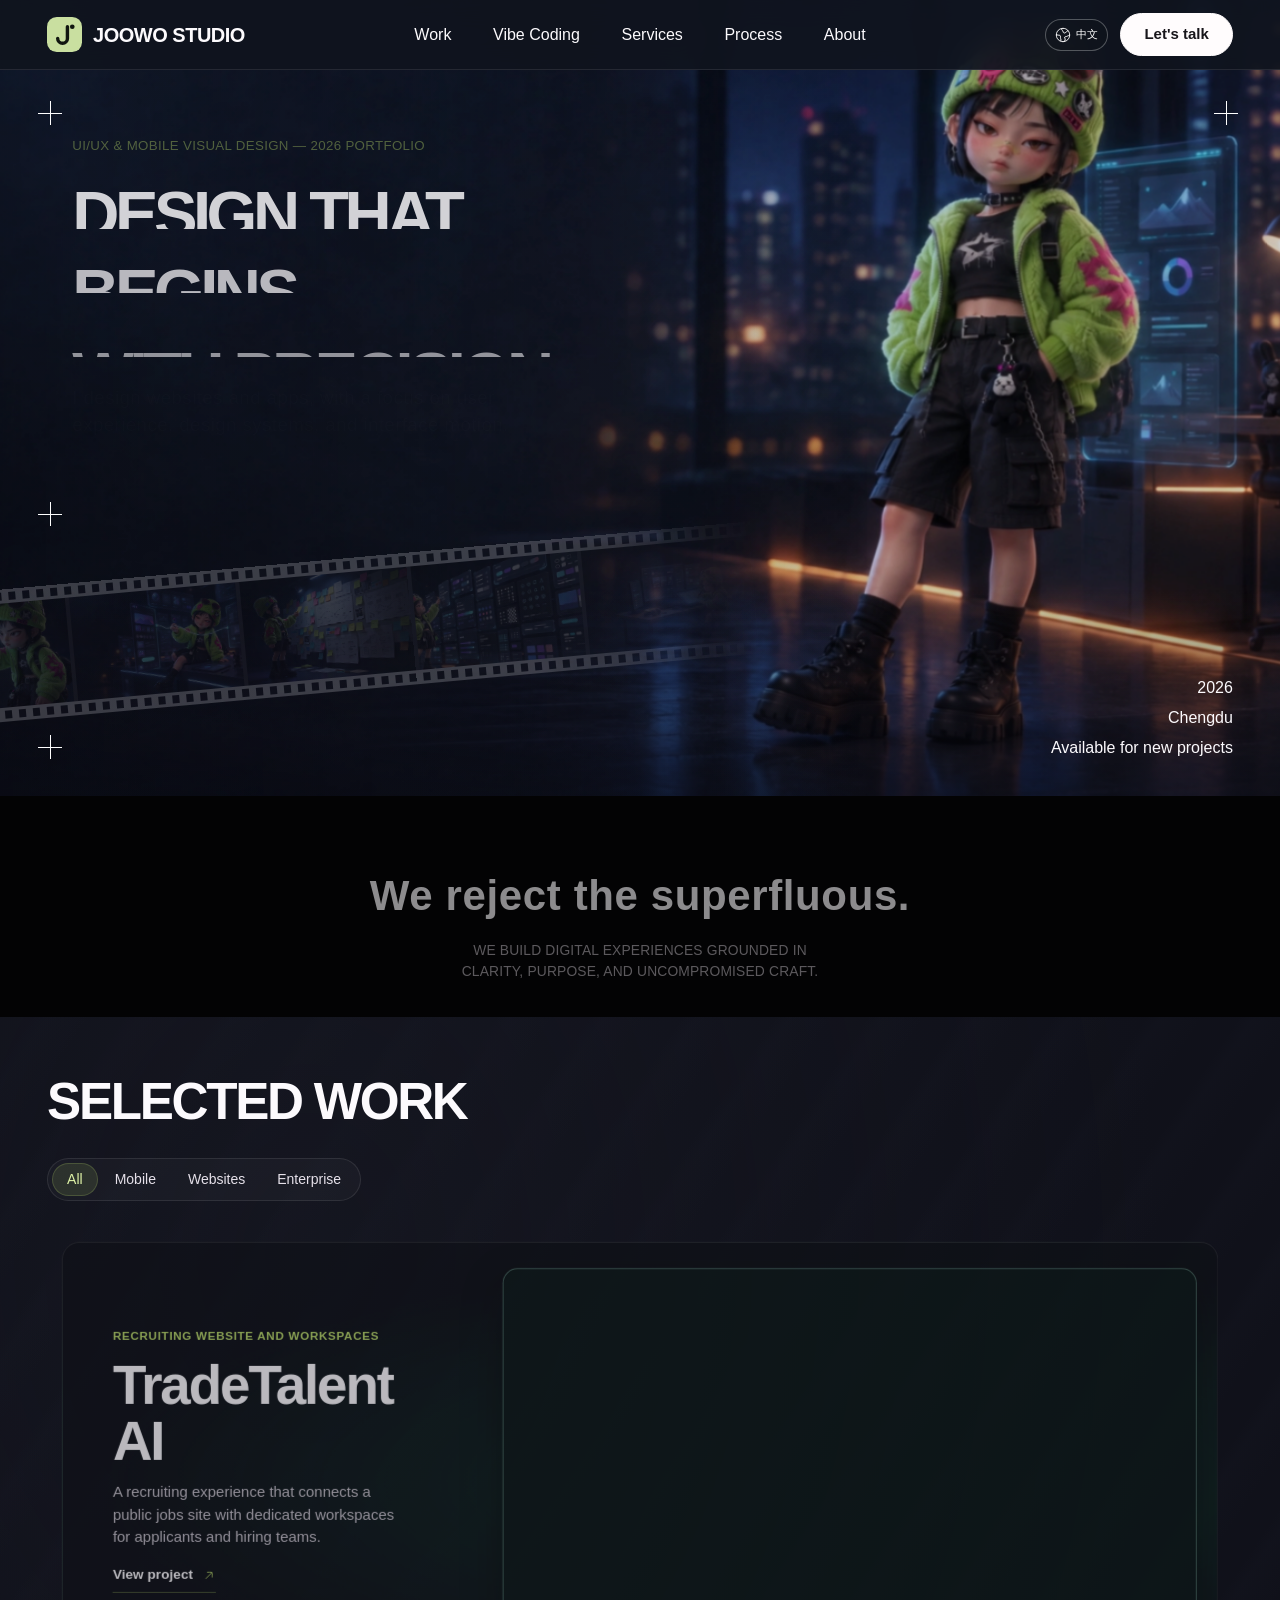
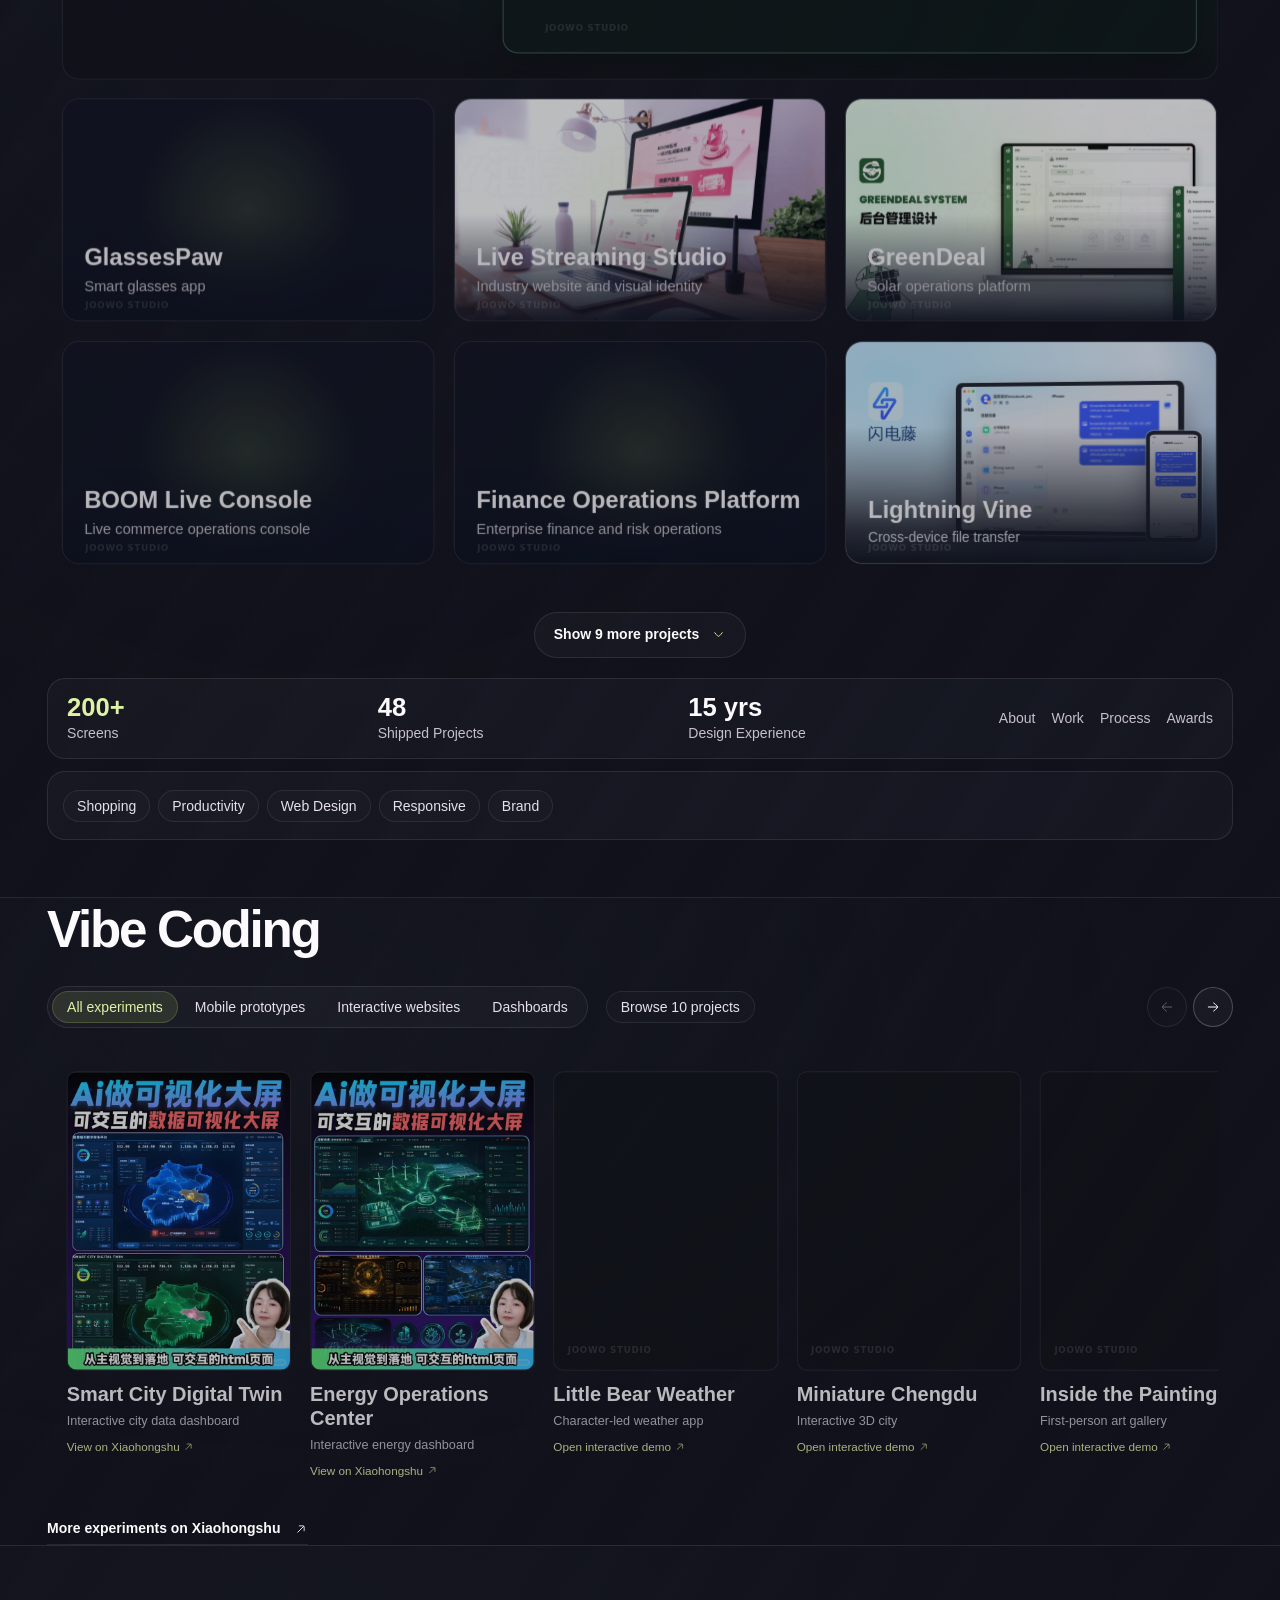
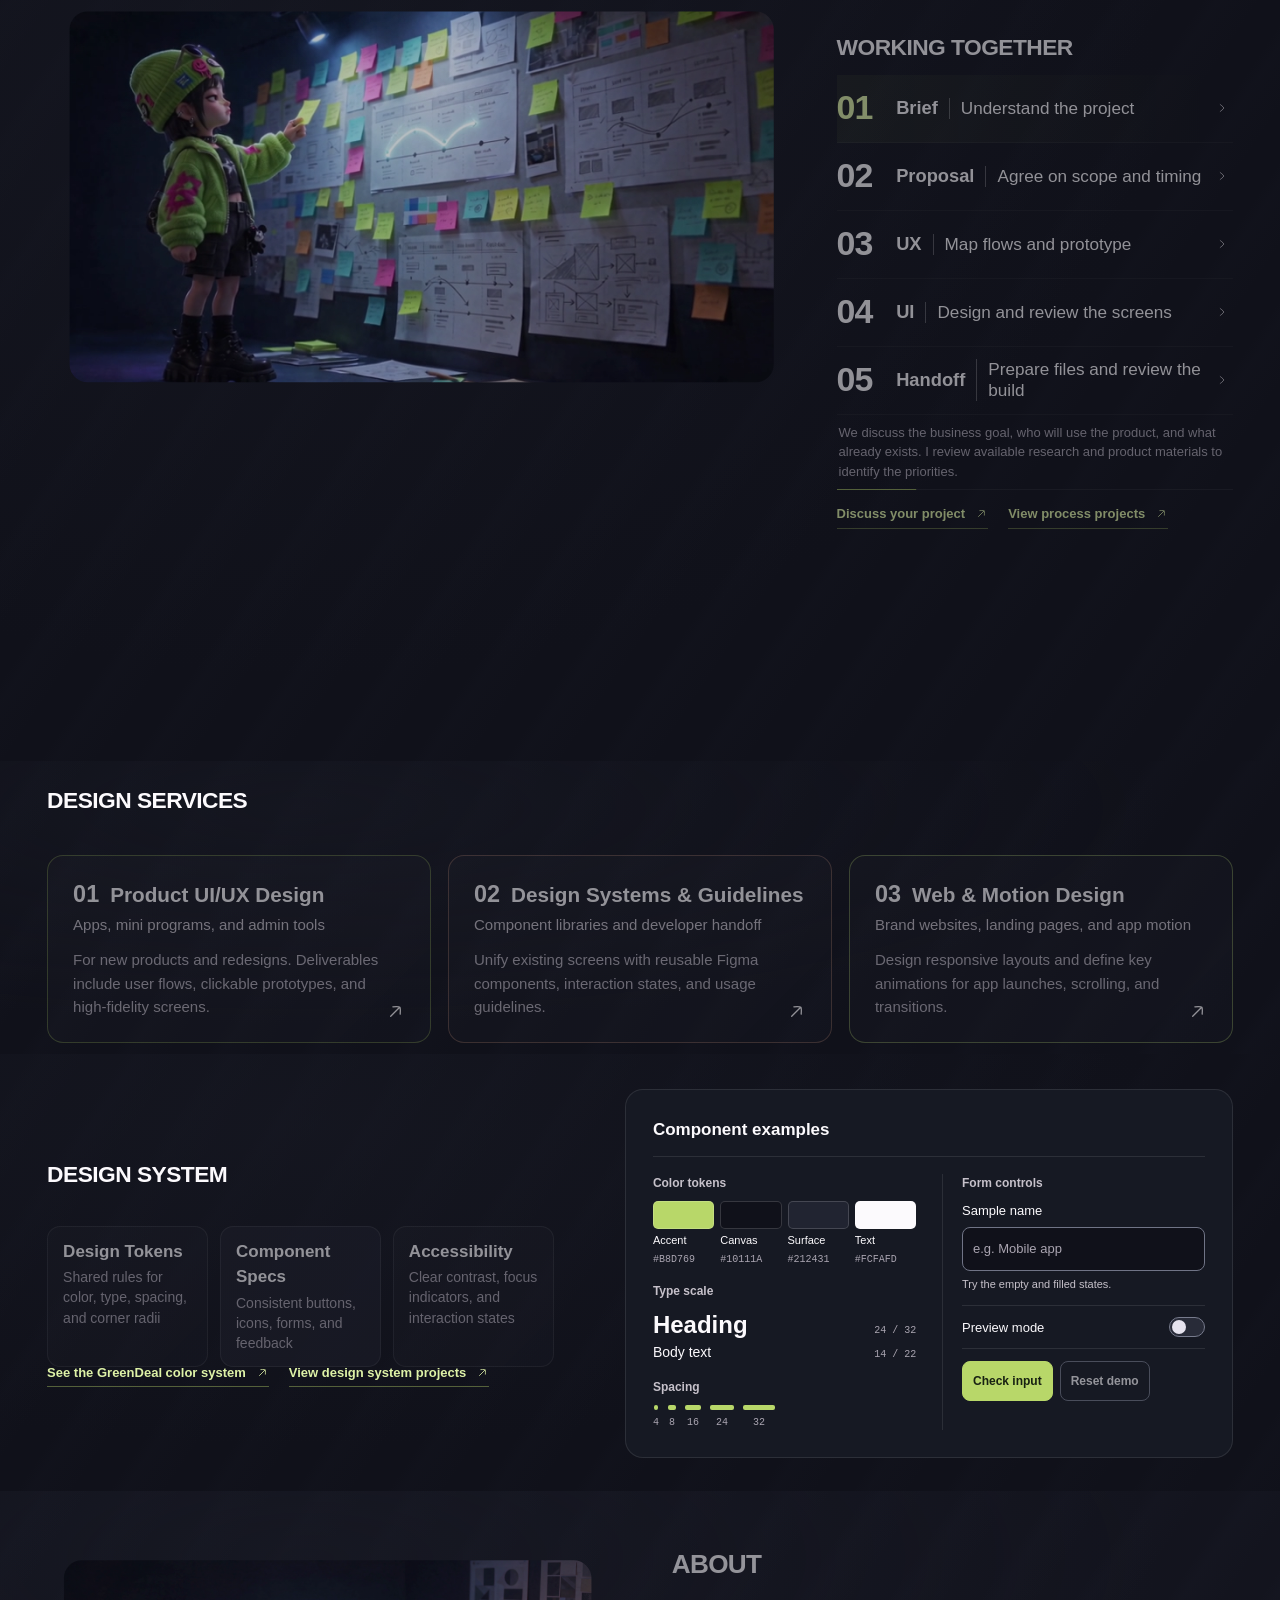
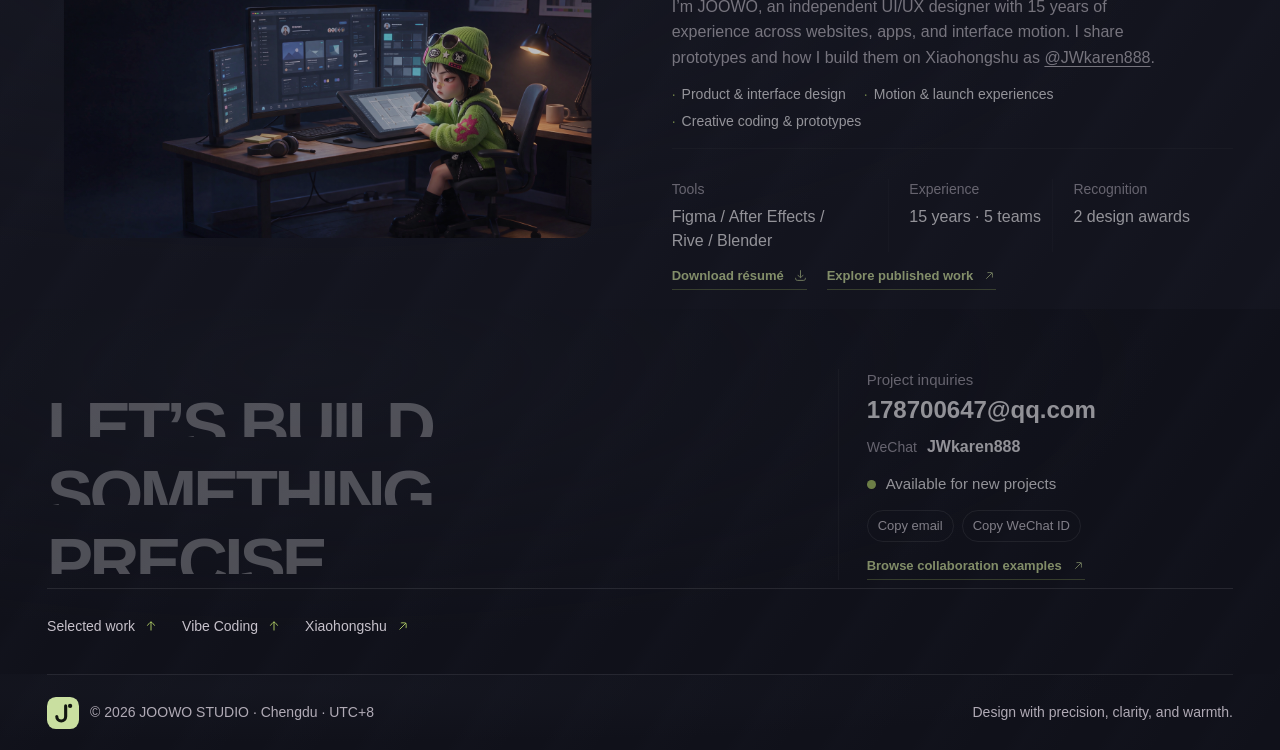
==== commit e58ce5c2: "Use official Hugeicons for portfolio controls" ====
--- a/index.html
+++ b/index.html
@@ -1,3 +1,3 @@
-<!doctype html><html lang="en"><head><meta charset="UTF-8"><meta name="viewport" content="width=device-width, initial-scale=1.0"><meta name="theme-color" content="#10111a"><meta name="description" content="JOOWO STUDIO portfolio for app launch experiences, mobile visual design, and design systems."><link rel="icon" href="./mark.svg"><title>JOOWO STUDIO — Design That Begins With Precision.</title><script type="module" src="./image-interactions.js"></script>  <script type="module" crossorigin src="./assets/index-0IPHsd3j.js"></script>
-  <link rel="stylesheet" crossorigin href="./assets/index-a69B0UB3.css">
+<!doctype html><html lang="en"><head><meta charset="UTF-8"><meta name="viewport" content="width=device-width, initial-scale=1.0"><meta name="theme-color" content="#10111a"><meta name="description" content="JOOWO STUDIO portfolio for app launch experiences, mobile visual design, and design systems."><link rel="icon" href="./mark.svg"><title>JOOWO STUDIO — Design That Begins With Precision.</title><script type="module" src="./image-interactions.js"></script>  <script type="module" crossorigin src="./assets/index-DVnkN9P0.js"></script>
+  <link rel="stylesheet" crossorigin href="./assets/index-9ryogPz4.css">
 </head><body><div id="root"></div></body></html>
--- a/assets/index-9ryogPz4.css
+++ b/assets/index-9ryogPz4.css
@@ -0,0 +1 @@
+html.lenis,html.lenis body{height:auto}.lenis:not(.lenis-autoToggle).lenis-stopped{overflow:clip}.lenis [data-lenis-prevent],.lenis [data-lenis-prevent-wheel],.lenis [data-lenis-prevent-touch],.lenis [data-lenis-prevent-vertical],.lenis [data-lenis-prevent-horizontal]{overscroll-behavior:contain}.lenis.lenis-smooth iframe{pointer-events:none}.lenis.lenis-autoToggle{transition-behavior:allow-discrete;transition-property:overflow;transition-duration:1ms}.panel.component-showcase{background:#161923;min-width:0;padding:clamp(16px,2.1vw,30px);container-type:inline-size}.component-showcase>h3{border-bottom:1px solid var(--line);margin:0;padding-bottom:14px;font-size:17px;font-weight:670}.specimen-grid{grid-template-columns:minmax(0,1fr) minmax(0,1fr);gap:clamp(16px,2vw,29px);margin-top:17px;display:grid}.specimen-grid h4{color:var(--muted);margin:0 0 9px;font-size:12px;font-weight:650}.specimen-foundations h4:not(:first-child){margin-top:15px}.specimen-palette,.specimen-spacing{margin:0;padding:0;list-style:none}.specimen-palette{grid-template-columns:repeat(4,minmax(0,1fr));gap:6px;display:grid}.specimen-palette li{gap:3px;font-size:11px;display:grid}.specimen-swatch{border:1px solid #ffffff29;border-radius:5px;height:28px;display:block}.specimen-grid code,.specimen-type dd{color:var(--dim);font:10px/1.5 ui-monospace,monospace}.specimen-type{margin:0}.specimen-type>div{justify-content:space-between;align-items:baseline;gap:6px;display:flex}.specimen-type dt{font-size:14px;line-height:22px}.specimen-type div:first-child dt{font-size:24px;font-weight:660;line-height:32px}.specimen-type dd{white-space:nowrap;margin:0}.specimen-spacing{align-items:end;gap:9px;display:flex}.specimen-spacing li{justify-items:center;gap:5px;display:grid}.specimen-spacing li>span{background:var(--accent);border-radius:2px;height:5px;display:block}.specimen-form{border-inline-start:1px solid var(--line);min-width:0;padding-inline-start:clamp(12px,1.5vw,22px)}.specimen-field{gap:6px;font-size:13px;display:grid}.specimen-field input{width:100%;min-height:44px;color:var(--text);font:inherit;background:#10111a;border:1px solid #707486;border-radius:8px;padding:0 10px}.specimen-field input::placeholder{color:var(--dim)}.specimen-field input[aria-invalid=true]{border-color:#ff9aac}.specimen-feedback{min-height:1.5em;color:var(--muted);margin:5px 0 13px;font-size:11px}.specimen-feedback[data-state=valid]{color:var(--accent-light)}.specimen-feedback[data-state=invalid]{color:#ffadb9}.specimen-setting{border-block:1px solid var(--line);cursor:pointer;justify-content:space-between;align-items:center;gap:8px;min-height:44px;font-size:13px;display:flex}.specimen-setting input{appearance:none;cursor:pointer;background:#282b38;border:1px solid #777b8d;border-radius:20px;flex:none;width:36px;height:20px;margin:0;padding:2px}.specimen-setting input:before{content:"";background:#e6e3ee;border-radius:50%;width:14px;height:14px;display:block}.specimen-setting input:checked{background:var(--accent);border-color:var(--accent)}.specimen-setting input:checked:before{background:#192213;transform:translate(16px)}.specimen-form input:focus-visible{outline:2px solid var(--accent-light);outline-offset:2px}.specimen-actions{flex-wrap:wrap;gap:7px;margin-top:12px;display:flex}.specimen-actions button{min-height:40px;color:var(--text);border:1px solid #74788a;border-radius:8px;padding:0 10px;font-size:12px;font-weight:650}.specimen-actions button[type=submit]{color:#182112;background:var(--accent);border-color:var(--accent)}.specimen-actions button[type=submit]:hover{background:var(--accent-light)}.specimen-actions button[type=reset]:enabled:hover{background:#ffffff12}.specimen-actions button:disabled{opacity:.55}@container (width<=440px){.specimen-grid{grid-template-columns:1fr}.specimen-form{border-inline-start:0;border-top:1px solid var(--line);padding:14px 0 0}}.vibe-lab{border-block:1px solid var(--line);background:#101218}.vibe-lab .lab-heading{grid-template-columns:minmax(0,1fr);width:100%}.vibe-lab .section-title{letter-spacing:-.045em;font-size:clamp(28px,4vw,60px)}.lab-tools{flex-wrap:wrap;align-items:center;gap:12px 18px;display:flex}.rail-actions{gap:6px;margin-inline-start:auto;display:flex}.rail-actions button{background:#ffffff09;border:1px solid #ffffff39;border-radius:50%;place-items:center;width:40px;height:40px;display:grid}.rail-actions button:not(:disabled):hover{background:var(--accent);color:#101218}.rail-actions button:disabled{opacity:.34}.lab-grid{perspective:900px;overscroll-behavior-x:contain;scroll-snap-type:x mandatory;scroll-behavior:smooth;scrollbar-width:thin;scrollbar-color:#ffffff34 transparent;grid-auto-columns:clamp(150px,18vw,240px);grid-auto-flow:column;align-items:start;gap:clamp(12px,1.5vw,24px);padding:9px 5px 15px;scroll-padding-inline:5px;display:grid;position:relative;overflow-x:auto}.lab-card{text-align:start;scroll-snap-align:start;min-width:0}.lab-image{aspect-ratio:3/4;border:1px solid var(--line);background:#191d25;border-radius:10px;place-items:center;width:100%;transition:transform .32s,filter .32s;display:grid;position:relative;overflow:hidden}.lab-device{min-width:0;display:block;overflow:hidden}.lab-device img{object-fit:contain;width:100%;height:100%;display:block}.lab-image--desktop,.lab-image--phone{background:radial-gradient(at 50% 38%,#30363e,#171a21 75%)}.lab-image--desktop .lab-device{background:#20232b;border:1px solid #f0f4ff40;border-radius:5px;width:92%;padding:10px 2px 2px;position:relative;box-shadow:0 12px 23px #0008}.lab-image--desktop .lab-device:before{content:"";background:#b2b7c3;border-radius:50%;width:2px;height:2px;position:absolute;top:4px;left:5px;box-shadow:4px 0 #b2b7c3,8px 0 #b2b7c3}.lab-image--desktop img{aspect-ratio:16/9;object-fit:contain;background:#101216;height:auto}.lab-image--phone .lab-device{background:#101216;border:1px solid #f0f4ff46;border-radius:clamp(9px,1.5vw,22px);width:62%;height:91%;box-shadow:0 10px 24px #0008}.lab-image--poster{background:#101218}.lab-image--poster .lab-device{width:100%;height:100%}@media (hover:hover) and (pointer:fine) and (prefers-reduced-motion:no-preference){.lab-card.is-highlighted .lab-image{transform:translateY(-4px)}.lab-card:has(+.is-highlighted) .lab-image{filter:brightness(.83);transform:perspective(800px)rotateY(7deg)}.lab-card.is-highlighted+.lab-card .lab-image{filter:brightness(.83);transform:perspective(800px)rotateY(-7deg)}}.lab-card .project-meta{gap:5px;padding-top:12px;display:grid}.lab-card .project-meta strong{font-size:clamp(16px,1.6vw,23px);line-height:1.2}.lab-card .project-meta small{color:var(--muted);font-size:13px}.lab-action{color:var(--accent-light);margin-top:3px;font-size:12px}.lab-card:hover .lab-action,.lab-card:focus-visible .lab-action{text-underline-offset:.22em;text-decoration:underline}.lab-view-toggle{color:var(--accent-light);border-color:#b8d76945}.lab-view-toggle[aria-expanded=true]{background:#b8d76918}@media (width>=740px){.lab-grid[data-fit=two]{grid-auto-columns:minmax(0,min(39vw,315px))}}.lab-grid.lab-grid--archive{scroll-snap-type:none;grid-template-columns:repeat(4,minmax(0,1fr));grid-auto-columns:auto;grid-auto-flow:row;gap:clamp(18px,2.3vw,34px) clamp(12px,2vw,28px);overflow:visible}.lab-grid--archive .lab-card .lab-image{filter:none;transform:none}.lab-grid--archive .lab-card:hover .lab-image,.lab-grid--archive .lab-card:focus-visible .lab-image{border-color:#b8d76980}@media (width<=950px){.lab-grid.lab-grid--archive{grid-template-columns:repeat(3,minmax(0,1fr))}}@media (width<=620px){.lab-grid.lab-grid--archive{grid-template-columns:repeat(2,minmax(0,1fr))}}.vibe-link{border-bottom:1px solid var(--line);align-items:center;gap:14px;margin-top:18px;padding-bottom:5px;font-size:14px;font-weight:650;display:inline-flex}.vibe-link:hover{color:var(--accent-light);border-color:currentColor}@media (width<=660px){.lab-grid{grid-auto-columns:clamp(138px,45vw,210px)}}@media (prefers-reduced-motion:reduce){.lab-grid{scroll-behavior:auto}}@layer properties{@supports (((-webkit-hyphens:none)) and (not (margin-trim:block))) or ((-moz-orient:inline) and (not (color:rgb(from red r g b)))){*,:before,:after,::backdrop{--tw-translate-x:0;--tw-translate-y:0;--tw-translate-z:0;--tw-scale-x:1;--tw-scale-y:1;--tw-scale-z:1;--tw-rotate-x:initial;--tw-rotate-y:initial;--tw-rotate-z:initial;--tw-skew-x:initial;--tw-skew-y:initial;--tw-border-style:solid;--tw-leading:initial;--tw-font-weight:initial;--tw-tracking:initial;--tw-shadow:0 0 #0000;--tw-shadow-color:initial;--tw-shadow-alpha:100%;--tw-inset-shadow:0 0 #0000;--tw-inset-shadow-color:initial;--tw-inset-shadow-alpha:100%;--tw-ring-color:initial;--tw-ring-shadow:0 0 #0000;--tw-inset-ring-color:initial;--tw-inset-ring-shadow:0 0 #0000;--tw-ring-inset:initial;--tw-ring-offset-width:0px;--tw-ring-offset-color:#fff;--tw-ring-offset-shadow:0 0 #0000;--tw-outline-style:solid;--tw-blur:initial;--tw-brightness:initial;--tw-contrast:initial;--tw-grayscale:initial;--tw-hue-rotate:initial;--tw-invert:initial;--tw-opacity:initial;--tw-saturate:initial;--tw-sepia:initial;--tw-drop-shadow:initial;--tw-drop-shadow-color:initial;--tw-drop-shadow-alpha:100%;--tw-drop-shadow-size:initial;--tw-backdrop-blur:initial;--tw-backdrop-brightness:initial;--tw-backdrop-contrast:initial;--tw-backdrop-grayscale:initial;--tw-backdrop-hue-rotate:initial;--tw-backdrop-invert:initial;--tw-backdrop-opacity:initial;--tw-backdrop-saturate:initial;--tw-backdrop-sepia:initial;--tw-duration:initial;--tw-ease:initial}}}@layer theme{:root,:host{--font-sans:-apple-system, BlinkMacSystemFont, "Segoe UI", Roboto, "Helvetica Neue", "Noto Sans", Arial, sans-serif, "Apple Color Emoji", "Segoe UI Emoji", "Segoe UI Symbol", "Noto Color Emoji";--font-mono:ui-monospace, SFMono-Regular, Menlo, Monaco, Consolas, "Liberation Mono", "Courier New", monospace;--color-white:#fff;--spacing:.25rem;--text-sm:.875rem;--text-sm--line-height:calc(1.25 / .875);--text-lg:1.125rem;--text-lg--line-height:calc(1.75 / 1.125);--text-xl:1.25rem;--text-xl--line-height:calc(1.75 / 1.25);--text-2xl:1.5rem;--text-2xl--line-height:calc(2 / 1.5);--text-3xl:1.875rem;--text-3xl--line-height:calc(2.25 / 1.875);--font-weight-light:300;--font-weight-medium:500;--font-weight-semibold:600;--font-weight-bold:700;--tracking-normal:0em;--leading-tight:1.25;--radius-xl:.75rem;--radius-2xl:1rem;--ease-in:cubic-bezier(.4, 0, 1, 1);--ease-out:cubic-bezier(0, 0, .2, 1);--ease-in-out:cubic-bezier(.4, 0, .2, 1);--blur-xl:24px;--blur-2xl:40px;--default-transition-duration:.15s;--default-transition-timing-function:cubic-bezier(.4, 0, .2, 1);--default-font-family:var(--font-sans);--default-mono-font-family:var(--font-mono)}}@layer base{*,:after,:before,::backdrop{box-sizing:border-box;border:0 solid;margin:0;padding:0}::file-selector-button{box-sizing:border-box;border:0 solid;margin:0;padding:0}html,:host{-webkit-text-size-adjust:100%;tab-size:4;line-height:1.5;font-family:var(--default-font-family,-apple-system, BlinkMacSystemFont, "Segoe UI", Roboto, "Helvetica Neue", "Noto Sans", Arial, sans-serif, "Apple Color Emoji", "Segoe UI Emoji", "Segoe UI Symbol", "Noto Color Emoji");font-feature-settings:var(--default-font-feature-settings,normal);font-variation-settings:var(--default-font-variation-settings,normal);-webkit-tap-highlight-color:transparent}hr{height:0;color:inherit;border-top-width:1px}abbr:where([title]){-webkit-text-decoration:underline dotted;text-decoration:underline dotted}h1,h2,h3,h4,h5,h6{font-size:inherit;font-weight:inherit}a{color:inherit;-webkit-text-decoration:inherit;-webkit-text-decoration:inherit;-webkit-text-decoration:inherit;-webkit-text-decoration:inherit;text-decoration:inherit}b,strong{font-weight:bolder}code,kbd,samp,pre{font-family:var(--default-mono-font-family,ui-monospace, SFMono-Regular, Menlo, Monaco, Consolas, "Liberation Mono", "Courier New", monospace);font-feature-settings:var(--default-mono-font-feature-settings,normal);font-variation-settings:var(--default-mono-font-variation-settings,normal);font-size:1em}small{font-size:80%}sub,sup{vertical-align:baseline;font-size:75%;line-height:0;position:relative}sub{bottom:-.25em}sup{top:-.5em}table{text-indent:0;border-color:inherit;border-collapse:collapse}:-moz-focusring:where(:not(iframe)){outline:auto}progress{vertical-align:baseline}summary{display:list-item}ol,ul,menu{list-style:none}img,svg,video,canvas,audio,iframe,embed,object{vertical-align:middle;display:block}img,video{max-width:100%;height:auto}button,input,select,optgroup,textarea{font:inherit;font-feature-settings:inherit;font-variation-settings:inherit;letter-spacing:inherit;color:inherit;opacity:1;background-color:#0000;border-radius:0}::file-selector-button{font:inherit;font-feature-settings:inherit;font-variation-settings:inherit;letter-spacing:inherit;color:inherit;opacity:1;background-color:#0000;border-radius:0}:where(select:is([multiple],[size])) optgroup{font-weight:bolder}:where(select:is([multiple],[size])) optgroup option{padding-inline-start:20px}::file-selector-button{margin-inline-end:4px}::placeholder{opacity:1}@supports (not ((-webkit-appearance:-apple-pay-button))) or (contain-intrinsic-size:1px){::placeholder{color:currentColor}@supports (color:color-mix(in lab, red, red)){::placeholder{color:color-mix(in oklab, currentcolor 50%, transparent)}}}textarea{resize:vertical}::-webkit-search-decoration{-webkit-appearance:none}::-webkit-date-and-time-value{min-height:1lh;text-align:inherit}::-webkit-datetime-edit{display:inline-flex}::-webkit-datetime-edit-fields-wrapper{padding:0}::-webkit-datetime-edit{padding-block:0}::-webkit-datetime-edit-year-field{padding-block:0}::-webkit-datetime-edit-month-field{padding-block:0}::-webkit-datetime-edit-day-field{padding-block:0}::-webkit-datetime-edit-hour-field{padding-block:0}::-webkit-datetime-edit-minute-field{padding-block:0}::-webkit-datetime-edit-second-field{padding-block:0}::-webkit-datetime-edit-millisecond-field{padding-block:0}::-webkit-datetime-edit-meridiem-field{padding-block:0}::-webkit-calendar-picker-indicator{line-height:1}:-moz-ui-invalid{box-shadow:none}button,input:where([type=button],[type=reset],[type=submit]){appearance:button}::file-selector-button{appearance:button}::-webkit-inner-spin-button{height:auto}::-webkit-outer-spin-button{height:auto}[hidden]:where(:not([hidden=until-found])){display:none!important}}@layer components;@layer utilities{.pointer-events-none{pointer-events:none}.visible{visibility:visible}.absolute{position:absolute}.fixed{position:fixed}.relative{position:relative}.static{position:static}.inset-0{inset:0}.inset-\[1px\]{inset:1px}.inset-\[3px\]{inset:3px}.inset-x-0{inset-inline:0}.inset-x-5{inset-inline:calc(var(--spacing) * 5)}.inset-y-0{inset-block:0}.inset-y-\[1px\]{inset-block:1px}.top-0{top:0}.top-1\/2{top:50%}.top-\[4px\]{top:4px}.top-\[17\%\]{top:17%}.right-0{right:0}.right-\[3px\]{right:3px}.right-\[6\%\]{right:6%}.right-\[38\%\]{right:38%}.right-\[40\%\]{right:40%}.bottom-0{bottom:0}.bottom-1{bottom:var(--spacing)}.bottom-\[17\%\]{bottom:17%}.left-0{left:0}.left-1\/2{left:50%}.left-\[1px\]{left:1px}.left-\[2px\]{left:2px}.left-\[3px\]{left:3px}.left-\[10px\]{left:10px}.isolate{isolation:isolate}.z-\[1\]{z-index:1}.z-\[2\]{z-index:2}.z-\[4\]{z-index:4}.container{width:100%}@media (width>=40rem){.container{max-width:40rem}}@media (width>=48rem){.container{max-width:48rem}}@media (width>=64rem){.container{max-width:64rem}}@media (width>=80rem){.container{max-width:80rem}}@media (width>=96rem){.container{max-width:96rem}}.mx-auto{margin-inline:auto}.mt-1\.5{margin-top:calc(var(--spacing) * 1.5)}.mt-2{margin-top:calc(var(--spacing) * 2)}.mt-5{margin-top:calc(var(--spacing) * 5)}.mt-8{margin-top:calc(var(--spacing) * 8)}.mt-12{margin-top:calc(var(--spacing) * 12)}.mt-20{margin-top:calc(var(--spacing) * 20)}.mb-3{margin-bottom:calc(var(--spacing) * 3)}.ml-2{margin-left:calc(var(--spacing) * 2)}.block{display:block}.contents{display:contents}.flex{display:flex}.grid{display:grid}.hidden{display:none}.inline{display:inline}.inline-block{display:inline-block}.inline-flex{display:inline-flex}.table{display:table}.size-1\.5{width:calc(var(--spacing) * 1.5);height:calc(var(--spacing) * 1.5)}.size-2{width:calc(var(--spacing) * 2);height:calc(var(--spacing) * 2)}.size-4{width:calc(var(--spacing) * 4);height:calc(var(--spacing) * 4)}.size-6{width:calc(var(--spacing) * 6);height:calc(var(--spacing) * 6)}.size-9{width:calc(var(--spacing) * 9);height:calc(var(--spacing) * 9)}.h-1{height:var(--spacing)}.h-6{height:calc(var(--spacing) * 6)}.h-9{height:calc(var(--spacing) * 9)}.h-11{height:calc(var(--spacing) * 11)}.h-14{height:calc(var(--spacing) * 14)}.h-44{height:calc(var(--spacing) * 44)}.h-\[3px\]{height:3px}.h-\[4\.1rem\]{height:4.1rem}.h-\[13px\]{height:13px}.h-\[17px\]{height:17px}.h-\[24px\]{height:24px}.h-\[46dvh\]{height:46dvh}.h-full{height:100%}.h-px{height:1px}.min-h-24{min-height:calc(var(--spacing) * 24)}.min-h-\[22rem\]{min-height:22rem}.min-h-\[100dvh\]{min-height:100dvh}.w-5{width:calc(var(--spacing) * 5)}.w-6{width:calc(var(--spacing) * 6)}.w-9{width:calc(var(--spacing) * 9)}.w-12{width:calc(var(--spacing) * 12)}.w-64{width:calc(var(--spacing) * 64)}.w-\[3px\]{width:3px}.w-\[20px\]{width:20px}.w-\[28rem\]{width:28rem}.w-\[max\(72vw\,980px\)\]{width:max(72vw,980px)}.w-fit{width:fit-content}.w-full{width:100%}.w-px{width:1px}.max-w-\[39rem\]{max-width:39rem}.max-w-\[42rem\]{max-width:42rem}.max-w-\[44rem\]{max-width:44rem}.max-w-\[58rem\]{max-width:58rem}.max-w-\[1520px\]{max-width:1520px}.min-w-24{min-width:calc(var(--spacing) * 24)}.min-w-\[42rem\]{min-width:42rem}.min-w-\[980px\]{min-width:980px}.flex-1{flex:1}.shrink{flex-shrink:1}.origin-left{transform-origin:0}.-translate-x-1\/2{--tw-translate-x:calc(calc(1 / 2 * 100%) * -1);translate:var(--tw-translate-x) var(--tw-translate-y)}.-translate-x-\[24\%\]{--tw-translate-x:calc(24% * -1);translate:var(--tw-translate-x) var(--tw-translate-y)}.-translate-x-full{--tw-translate-x:-100%;translate:var(--tw-translate-x) var(--tw-translate-y)}.-translate-y-1\/2{--tw-translate-y:calc(calc(1 / 2 * 100%) * -1);translate:var(--tw-translate-x) var(--tw-translate-y)}.scale-x-0{--tw-scale-x:0%;scale:var(--tw-scale-x) var(--tw-scale-y)}.rotate-\[34deg\]{rotate:34deg}.transform{transform:var(--tw-rotate-x, ) var(--tw-rotate-y, ) var(--tw-rotate-z, ) var(--tw-skew-x, ) var(--tw-skew-y, )}.resize{resize:both}.grid-cols-1{grid-template-columns:repeat(1,minmax(0,1fr))}.grid-cols-3{grid-template-columns:repeat(3,minmax(0,1fr))}.grid-cols-\[1fr_auto_1fr\]{grid-template-columns:1fr auto 1fr}.flex-wrap{flex-wrap:wrap}.place-items-center{place-items:center}.items-center{align-items:center}.justify-between{justify-content:space-between}.justify-center{justify-content:center}.gap-1{gap:var(--spacing)}.gap-2{gap:calc(var(--spacing) * 2)}.gap-3{gap:calc(var(--spacing) * 3)}.gap-3\.5{gap:calc(var(--spacing) * 3.5)}.gap-4{gap:calc(var(--spacing) * 4)}.gap-5{gap:calc(var(--spacing) * 5)}.justify-self-end{justify-self:flex-end}.justify-self-start{justify-self:flex-start}.truncate{text-overflow:ellipsis;white-space:nowrap;overflow:hidden}.overflow-hidden{overflow:hidden}.rounded-2xl{border-radius:var(--radius-2xl)}.rounded-\[1\.05rem\]{border-radius:1.05rem}.rounded-full{border-radius:2147483647px}.rounded-xl{border-radius:var(--radius-xl)}.rounded-l-full{border-top-left-radius:2147483647px;border-bottom-left-radius:2147483647px}.border{border-style:var(--tw-border-style);border-width:1px}.border-r{border-right-style:var(--tw-border-style);border-right-width:1px}.border-\[\#49e6c0\]\/38{border-color:oklab(83.4133% -.139733 .0169954/.38)}.border-white\/10{border-color:#ffffff1a}@supports (color:color-mix(in lab, red, red)){.border-white\/10{border-color:color-mix(in oklab, var(--color-white) 10%, transparent)}}.bg-\[\#49e6c0\]{background-color:#49e6c0}.bg-\[\#49e6c0\]\/65{background-color:oklab(83.4133% -.139733 .0169954/.65)}.bg-\[\#06110f\]\/42{background-color:oklab(16.5804% -.0174221 -.000563487/.42)}.bg-\[\#071513\]\/54{background-color:oklab(18.2% -.0203761 -.00144553/.54)}.bg-\[\#102820\]{background-color:#102820}.bg-\[\#dfffee\]{background-color:#dfffee}.bg-white{background-color:var(--color-white)}.bg-white\/10{background-color:#ffffff1a}@supports (color:color-mix(in lab, red, red)){.bg-white\/10{background-color:color-mix(in oklab, var(--color-white) 10%, transparent)}}.bg-white\/\[0\.2\]{background-color:#fff3}@supports (color:color-mix(in lab, red, red)){.bg-white\/\[0\.2\]{background-color:color-mix(in oklab, var(--color-white) 20%, transparent)}}.bg-white\/\[0\.045\]{background-color:#ffffff0b}@supports (color:color-mix(in lab, red, red)){.bg-white\/\[0\.045\]{background-color:color-mix(in oklab, var(--color-white) 4.5%, transparent)}}.bg-white\/\[0\.055\]{background-color:#ffffff0e}@supports (color:color-mix(in lab, red, red)){.bg-white\/\[0\.055\]{background-color:color-mix(in oklab, var(--color-white) 5.5%, transparent)}}.bg-white\/\[0\.075\]{background-color:#ffffff13}@supports (color:color-mix(in lab, red, red)){.bg-white\/\[0\.075\]{background-color:color-mix(in oklab, var(--color-white) 7.5%, transparent)}}.\[background-image\:linear-gradient\(rgba\(180\,255\,232\,0\.72\)_1px\,transparent_1px\)\,linear-gradient\(90deg\,rgba\(180\,255\,232\,0\.72\)_1px\,transparent_1px\)\]{background-image:linear-gradient(#b4ffe8b8 1px,#0000 1px),linear-gradient(90deg,#b4ffe8b8 1px,#0000 1px)}.bg-\[linear-gradient\(0deg\,rgba\(7\,42\,35\,0\.36\)\,transparent\)\]{background-image:linear-gradient(#0000,#072a235c)}.bg-\[linear-gradient\(110deg\,transparent\,rgba\(255\,255\,255\,0\.42\)\,transparent\)\]{background-image:linear-gradient(110deg,#0000,#ffffff6b,#0000)}.bg-\[linear-gradient\(115deg\,transparent\,rgba\(255\,255\,255\,0\.1\)\,transparent\)\]{background-image:linear-gradient(115deg,#0000,#ffffff1a,#0000)}.bg-\[linear-gradient\(135deg\,\#e8fff5_0\%\,\#65edcf_52\%\,\#27c49c_100\%\)\]{background-image:linear-gradient(135deg,#e8fff5 0%,#65edcf 52%,#27c49c 100%)}.bg-\[linear-gradient\(180deg\,transparent\,rgba\(73\,230\,192\,0\.42\)\,transparent\)\]{background-image:linear-gradient(#0000,#49e6c06b,#0000)}.bg-\[radial-gradient\(circle_at_14\%_30\%\,rgba\(255\,255\,255\,0\.045\)\,transparent_24\%\)\,linear-gradient\(90deg\,rgba\(4\,9\,11\,0\.98\)_0\%\,rgba\(4\,9\,11\,0\.84\)_31\%\,rgba\(4\,9\,11\,0\.22\)_47\%\,rgba\(4\,9\,11\,0\)_68\%\)\]{background-image:radial-gradient(circle at 14% 30%,#ffffff0b,#0000 24%),linear-gradient(90deg,#04090bfa 0%,#04090bd6 31%,#04090b38 47%,#04090b00 68%)}.bg-\[radial-gradient\(circle_at_24\%_16\%\,rgba\(255\,255\,255\,0\.7\)\,transparent_28\%\)\,linear-gradient\(180deg\,rgba\(255\,255\,255\,0\.18\)\,transparent_52\%\)\]{background-image:radial-gradient(circle at 24% 16%,#ffffffb3,#0000 28%),linear-gradient(#ffffff2e,#0000 52%)}.\[mask-image\:linear-gradient\(90deg\,transparent_0\%\,black_13\%\,black_100\%\)\]{-webkit-mask-image:linear-gradient(90deg,#0000 0%,#000 13% 100%);mask-image:linear-gradient(90deg,#0000 0%,#000 13% 100%)}.\[background-size\:76px_76px\]{background-size:76px 76px}.object-cover{object-fit:cover}.p-1{padding:var(--spacing)}.p-4{padding:calc(var(--spacing) * 4)}.px-3{padding-inline:calc(var(--spacing) * 3)}.px-4{padding-inline:calc(var(--spacing) * 4)}.px-5{padding-inline:calc(var(--spacing) * 5)}.px-6{padding-inline:calc(var(--spacing) * 6)}.px-7{padding-inline:calc(var(--spacing) * 7)}.py-2{padding-block:calc(var(--spacing) * 2)}.py-4{padding-block:calc(var(--spacing) * 4)}.py-5{padding-block:calc(var(--spacing) * 5)}.pt-8{padding-top:calc(var(--spacing) * 8)}.pt-28{padding-top:calc(var(--spacing) * 28)}.pb-8{padding-bottom:calc(var(--spacing) * 8)}.font-mono{font-family:var(--font-mono)}.text-2xl{font-size:var(--text-2xl);line-height:var(--tw-leading,var(--text-2xl--line-height))}.text-3xl{font-size:var(--text-3xl);line-height:var(--tw-leading,var(--text-3xl--line-height))}.text-lg{font-size:var(--text-lg);line-height:var(--tw-leading,var(--text-lg--line-height))}.text-sm{font-size:var(--text-sm);line-height:var(--tw-leading,var(--text-sm--line-height))}.text-\[0\.62rem\]{font-size:.62rem}.text-\[0\.66rem\]{font-size:.66rem}.text-\[0\.72rem\]{font-size:.72rem}.text-\[0\.82rem\]{font-size:.82rem}.text-\[0\.95rem\]{font-size:.95rem}.text-\[0\.96rem\]{font-size:.96rem}.text-\[clamp\(2\.7rem\,4\.85vw\,5\.55rem\)\]{font-size:clamp(2.7rem,4.85vw,5.55rem)}.leading-8{--tw-leading:calc(var(--spacing) * 8);line-height:calc(var(--spacing) * 8)}.leading-none{--tw-leading:1;line-height:1}.leading-tight{--tw-leading:var(--leading-tight);line-height:var(--leading-tight)}.font-bold{--tw-font-weight:var(--font-weight-bold);font-weight:var(--font-weight-bold)}.font-light{--tw-font-weight:var(--font-weight-light);font-weight:var(--font-weight-light)}.font-medium{--tw-font-weight:var(--font-weight-medium);font-weight:var(--font-weight-medium)}.font-semibold{--tw-font-weight:var(--font-weight-semibold);font-weight:var(--font-weight-semibold)}.tracking-\[0\.08em\]{--tw-tracking:.08em;letter-spacing:.08em}.tracking-\[0\.22em\]{--tw-tracking:.22em;letter-spacing:.22em}.tracking-\[0\.24em\]{--tw-tracking:.24em;letter-spacing:.24em}.tracking-normal{--tw-tracking:var(--tracking-normal);letter-spacing:var(--tracking-normal)}.whitespace-nowrap{white-space:nowrap}.text-\[\#49e6c0\]{color:#49e6c0}.text-\[\#06120f\]{color:#06120f}.text-\[\#109478\]{color:#109478}.text-white{color:var(--color-white)}.text-white\/38{color:#ffffff61}@supports (color:color-mix(in lab, red, red)){.text-white\/38{color:color-mix(in oklab, var(--color-white) 38%, transparent)}}.text-white\/44{color:#ffffff70}@supports (color:color-mix(in lab, red, red)){.text-white\/44{color:color-mix(in oklab, var(--color-white) 44%, transparent)}}.text-white\/56{color:#ffffff8f}@supports (color:color-mix(in lab, red, red)){.text-white\/56{color:color-mix(in oklab, var(--color-white) 56%, transparent)}}.text-white\/58{color:#ffffff94}@supports (color:color-mix(in lab, red, red)){.text-white\/58{color:color-mix(in oklab, var(--color-white) 58%, transparent)}}.text-white\/62{color:#ffffff9e}@supports (color:color-mix(in lab, red, red)){.text-white\/62{color:color-mix(in oklab, var(--color-white) 62%, transparent)}}.text-white\/72{color:#ffffffb8}@supports (color:color-mix(in lab, red, red)){.text-white\/72{color:color-mix(in oklab, var(--color-white) 72%, transparent)}}.uppercase{text-transform:uppercase}.opacity-80{opacity:.8}.opacity-\[0\.035\]{opacity:.035}.shadow{--tw-shadow:0 1px 3px 0 var(--tw-shadow-color,#0000001a), 0 1px 2px -1px var(--tw-shadow-color,#0000001a);box-shadow:var(--tw-inset-shadow), var(--tw-inset-ring-shadow), var(--tw-ring-offset-shadow), var(--tw-ring-shadow), var(--tw-shadow)}.shadow-\[inset_0_0_0_1px_rgba\(73\,230\,192\,0\.5\)\,inset_0_1px_0_rgba\(255\,255\,255\,0\.2\)\,0_22px_70px_-42px_rgba\(73\,230\,192\,0\.82\)\]{--tw-shadow:inset 0 0 0 1px var(--tw-shadow-color,#49e6c080), inset 0 1px 0 var(--tw-shadow-color,#fff3), 0 22px 70px -42px var(--tw-shadow-color,#49e6c0d1);box-shadow:var(--tw-inset-shadow), var(--tw-inset-ring-shadow), var(--tw-ring-offset-shadow), var(--tw-ring-shadow), var(--tw-shadow)}.shadow-\[inset_0_0_0_1px_rgba\(255\,255\,255\,0\.1\)\,inset_0_1px_0_rgba\(255\,255\,255\,0\.12\)\,0_18px_54px_-42px_rgba\(255\,255\,255\,0\.55\)\]{--tw-shadow:inset 0 0 0 1px var(--tw-shadow-color,#ffffff1a), inset 0 1px 0 var(--tw-shadow-color,#ffffff1f), 0 18px 54px -42px var(--tw-shadow-color,#ffffff8c);box-shadow:var(--tw-inset-shadow), var(--tw-inset-ring-shadow), var(--tw-ring-offset-shadow), var(--tw-ring-shadow), var(--tw-shadow)}.shadow-\[inset_0_0_0_1px_rgba\(255\,255\,255\,0\.1\)\,inset_0_1px_0_rgba\(255\,255\,255\,0\.12\)\]{--tw-shadow:inset 0 0 0 1px var(--tw-shadow-color,#ffffff1a), inset 0 1px 0 var(--tw-shadow-color,#ffffff1f);box-shadow:var(--tw-inset-shadow), var(--tw-inset-ring-shadow), var(--tw-ring-offset-shadow), var(--tw-ring-shadow), var(--tw-shadow)}.shadow-\[inset_0_0_0_1px_rgba\(255\,255\,255\,0\.08\)\]{--tw-shadow:inset 0 0 0 1px var(--tw-shadow-color,#ffffff14);box-shadow:var(--tw-inset-shadow), var(--tw-inset-ring-shadow), var(--tw-ring-offset-shadow), var(--tw-ring-shadow), var(--tw-shadow)}.shadow-\[inset_0_0_0_1px_rgba\(255\,255\,255\,0\.16\)\,inset_0_1px_0_rgba\(255\,255\,255\,0\.18\)\]{--tw-shadow:inset 0 0 0 1px var(--tw-shadow-color,#ffffff29), inset 0 1px 0 var(--tw-shadow-color,#ffffff2e);box-shadow:var(--tw-inset-shadow), var(--tw-inset-ring-shadow), var(--tw-ring-offset-shadow), var(--tw-ring-shadow), var(--tw-shadow)}.shadow-\[inset_0_0_0_1px_rgba\(255\,255\,255\,0\.45\)\,0_10px_24px_-16px_rgba\(255\,255\,255\,0\.8\)\]{--tw-shadow:inset 0 0 0 1px var(--tw-shadow-color,#ffffff73), 0 10px 24px -16px var(--tw-shadow-color,#fffc);box-shadow:var(--tw-inset-shadow), var(--tw-inset-ring-shadow), var(--tw-ring-offset-shadow), var(--tw-ring-shadow), var(--tw-shadow)}.shadow-\[inset_0_1px_0_rgba\(255\,255\,255\,0\.08\)\,0_22px_60px_-48px_rgba\(73\,230\,192\,0\.9\)\]{--tw-shadow:inset 0 1px 0 var(--tw-shadow-color,#ffffff14), 0 22px 60px -48px var(--tw-shadow-color,#49e6c0e6);box-shadow:var(--tw-inset-shadow), var(--tw-inset-ring-shadow), var(--tw-ring-offset-shadow), var(--tw-ring-shadow), var(--tw-shadow)}.ring{--tw-ring-shadow:var(--tw-ring-inset, ) 0 0 0 calc(1px + var(--tw-ring-offset-width)) var(--tw-ring-color,currentcolor);box-shadow:var(--tw-inset-shadow), var(--tw-inset-ring-shadow), var(--tw-ring-offset-shadow), var(--tw-ring-shadow), var(--tw-shadow)}.outline{outline-style:var(--tw-outline-style);outline-width:1px}.blur{--tw-blur:blur(8px);filter:var(--tw-blur, ) var(--tw-brightness, ) var(--tw-contrast, ) var(--tw-grayscale, ) var(--tw-hue-rotate, ) var(--tw-invert, ) var(--tw-saturate, ) var(--tw-sepia, ) var(--tw-drop-shadow, )}.drop-shadow{--tw-drop-shadow-size:drop-shadow(0 1px 2px var(--tw-drop-shadow-color,#0000001a)) drop-shadow(0 1px 1px var(--tw-drop-shadow-color,#0000000f));--tw-drop-shadow:drop-shadow(0 1px 2px #0000001a) drop-shadow(0 1px 1px #0000000f);filter:var(--tw-blur, ) var(--tw-brightness, ) var(--tw-contrast, ) var(--tw-grayscale, ) var(--tw-hue-rotate, ) var(--tw-invert, ) var(--tw-saturate, ) var(--tw-sepia, ) var(--tw-drop-shadow, )}.invert{--tw-invert:invert(100%);filter:var(--tw-blur, ) var(--tw-brightness, ) var(--tw-contrast, ) var(--tw-grayscale, ) var(--tw-hue-rotate, ) var(--tw-invert, ) var(--tw-saturate, ) var(--tw-sepia, ) var(--tw-drop-shadow, )}.filter{filter:var(--tw-blur, ) var(--tw-brightness, ) var(--tw-contrast, ) var(--tw-grayscale, ) var(--tw-hue-rotate, ) var(--tw-invert, ) var(--tw-saturate, ) var(--tw-sepia, ) var(--tw-drop-shadow, )}.filter\!{filter:var(--tw-blur, ) var(--tw-brightness, ) var(--tw-contrast, ) var(--tw-grayscale, ) var(--tw-hue-rotate, ) var(--tw-invert, ) var(--tw-saturate, ) var(--tw-sepia, ) var(--tw-drop-shadow, )!important}.backdrop-blur-2xl{--tw-backdrop-blur:blur(var(--blur-2xl));-webkit-backdrop-filter:var(--tw-backdrop-blur, ) var(--tw-backdrop-brightness, ) var(--tw-backdrop-contrast, ) var(--tw-backdrop-grayscale, ) var(--tw-backdrop-hue-rotate, ) var(--tw-backdrop-invert, ) var(--tw-backdrop-opacity, ) var(--tw-backdrop-saturate, ) var(--tw-backdrop-sepia, );backdrop-filter:var(--tw-backdrop-blur, ) var(--tw-backdrop-brightness, ) var(--tw-backdrop-contrast, ) var(--tw-backdrop-grayscale, ) var(--tw-backdrop-hue-rotate, ) var(--tw-backdrop-invert, ) var(--tw-backdrop-opacity, ) var(--tw-backdrop-saturate, ) var(--tw-backdrop-sepia, )}.backdrop-blur-xl{--tw-backdrop-blur:blur(var(--blur-xl));-webkit-backdrop-filter:var(--tw-backdrop-blur, ) var(--tw-backdrop-brightness, ) var(--tw-backdrop-contrast, ) var(--tw-backdrop-grayscale, ) var(--tw-backdrop-hue-rotate, ) var(--tw-backdrop-invert, ) var(--tw-backdrop-opacity, ) var(--tw-backdrop-saturate, ) var(--tw-backdrop-sepia, );backdrop-filter:var(--tw-backdrop-blur, ) var(--tw-backdrop-brightness, ) var(--tw-backdrop-contrast, ) var(--tw-backdrop-grayscale, ) var(--tw-backdrop-hue-rotate, ) var(--tw-backdrop-invert, ) var(--tw-backdrop-opacity, ) var(--tw-backdrop-saturate, ) var(--tw-backdrop-sepia, )}.transition{transition-property:color,background-color,border-color,outline-color,text-decoration-color,fill,stroke,--tw-gradient-from,--tw-gradient-via,--tw-gradient-to,opacity,box-shadow,transform,translate,scale,rotate,filter,-webkit-backdrop-filter,backdrop-filter,display,content-visibility,overlay,pointer-events;transition-timing-function:var(--tw-ease,var(--default-transition-timing-function));transition-duration:var(--tw-duration,var(--default-transition-duration))}.transition\!{transition-property:color,background-color,border-color,outline-color,text-decoration-color,fill,stroke,--tw-gradient-from,--tw-gradient-via,--tw-gradient-to,opacity,box-shadow,transform,translate,scale,rotate,filter,-webkit-backdrop-filter,backdrop-filter,display,content-visibility,overlay,pointer-events!important;transition-timing-function:var(--tw-ease,var(--default-transition-timing-function))!important;transition-duration:var(--tw-duration,var(--default-transition-duration))!important}.transition-colors{transition-property:color,background-color,border-color,outline-color,text-decoration-color,fill,stroke,--tw-gradient-from,--tw-gradient-via,--tw-gradient-to;transition-timing-function:var(--tw-ease,var(--default-transition-timing-function));transition-duration:var(--tw-duration,var(--default-transition-duration))}.transition-transform{transition-property:transform,translate,scale,rotate;transition-timing-function:var(--tw-ease,var(--default-transition-timing-function));transition-duration:var(--tw-duration,var(--default-transition-duration))}.duration-300{--tw-duration:.3s;transition-duration:.3s}.duration-700{--tw-duration:.7s;transition-duration:.7s}.ease-in{--tw-ease:var(--ease-in);transition-timing-function:var(--ease-in)}.ease-in-out{--tw-ease:var(--ease-in-out);transition-timing-function:var(--ease-in-out)}.ease-out{--tw-ease:var(--ease-out);transition-timing-function:var(--ease-out)}@media (hover:hover){:is(:where(.group):hover .group-hover\:translate-x-0\.5){--tw-translate-x:calc(var(--spacing) * .5);translate:var(--tw-translate-x) var(--tw-translate-y)}:is(:where(.group):hover .group-hover\:translate-x-full){--tw-translate-x:100%;translate:var(--tw-translate-x) var(--tw-translate-y)}:is(:where(.group):hover .group-hover\:scale-105){--tw-scale-x:105%;--tw-scale-y:105%;--tw-scale-z:105%;scale:var(--tw-scale-x) var(--tw-scale-y)}:is(:where(.group):hover .group-hover\:scale-x-100){--tw-scale-x:100%;scale:var(--tw-scale-x) var(--tw-scale-y)}:is(:where(.group):hover .group-hover\:text-\[\#49e6c0\]){color:#49e6c0}}.last\:border-r-0:last-child{border-right-style:var(--tw-border-style);border-right-width:0}@media (hover:hover){.hover\:scale-\[1\.012\]:hover{scale:1.012}.hover\:bg-\[\#0c1e1a\]\/66:hover{background-color:oklab(21.7923% -.0253592 .000996471/.66)}.hover\:bg-white\/\[0\.095\]:hover{background-color:#ffffff18}@supports (color:color-mix(in lab, red, red)){.hover\:bg-white\/\[0\.095\]:hover{background-color:color-mix(in oklab, var(--color-white) 9.5%, transparent)}}.hover\:text-white:hover{color:var(--color-white)}}@media (width>=40rem){.sm\:flex{display:flex}.sm\:min-w-full{min-width:100%}.sm\:translate-x-0{--tw-translate-x:0px;translate:var(--tw-translate-x) var(--tw-translate-y)}}@media (width>=48rem){.md\:block{display:block}.md\:flex{display:flex}.md\:hidden{display:none}.md\:grid-cols-\[0\.76fr_1\.5fr\]{grid-template-columns:.76fr 1.5fr}.md\:px-10{padding-inline:calc(var(--spacing) * 10)}.md\:pt-0{padding-top:0}.md\:pt-24{padding-top:calc(var(--spacing) * 24)}.md\:pb-10{padding-bottom:calc(var(--spacing) * 10)}.md\:text-xl{font-size:var(--text-xl);line-height:var(--tw-leading,var(--text-xl--line-height))}.md\:text-\[2\.65rem\]{font-size:2.65rem}}@media (width>=64rem){.lg\:block{display:block}.lg\:w-\[max\(70vw\,1120px\)\]{width:max(70vw,1120px)}.lg\:min-w-\[1120px\]{min-width:1120px}.lg\:px-16{padding-inline:calc(var(--spacing) * 16)}.lg\:px-20{padding-inline:calc(var(--spacing) * 20)}}@media (width>=80rem){.xl\:block{display:block}.xl\:flex{display:flex}}}:root{--lightningcss-light: ;--lightningcss-dark:initial;color-scheme:dark;--bg:#10111a;--text:#fcfafd;--muted:#c6c1ca;--dim:#aaa5b1;--accent:#b8d769;--accent-light:#def2a7;--accent-deep:#71932f;--line:#ffffff18;--panel:#ffffff06;--radius:18px;--gutter:3.68%;--progress:0;color:var(--text);background:var(--bg);font-synthesis:none;font-family:Helvetica Neue,Arial,PingFang SC,Microsoft YaHei,sans-serif}*{box-sizing:border-box}body{margin:0}button,a{-webkit-tap-highlight-color:transparent}a,button{color:inherit}a{text-decoration:none}button{font:inherit;cursor:pointer}.site-icon{vertical-align:-.13em;flex:none;line-height:1;display:inline-block}.site-icon:before{content:"";width:1em;height:1em;-webkit-mask:var(--site-icon-image) center/contain no-repeat;-webkit-mask:var(--site-icon-image) center/contain no-repeat;-webkit-mask:var(--site-icon-image) center/contain no-repeat;mask:var(--site-icon-image) center/contain no-repeat;background:currentColor;display:block}button:focus-visible,a:focus-visible{outline:2px solid var(--accent);outline-offset:4px}button:disabled{cursor:not-allowed}::selection{background:var(--accent-light);color:#101211}[id]{scroll-margin-top:24px}:root{--topbar-height:70px}#main-content,#main-content [id]{scroll-margin-top:calc(var(--topbar-height) + 16px)}html.dialog-open{overflow:hidden}.wrap{width:calc(100% - var(--gutter)*2);max-width:1560px;margin-inline:auto}.skip{z-index:20;color:#111;background:#fff;padding:12px;position:fixed;top:12px;left:12px;transform:translateY(-150%)}.skip:focus{transform:none}.scroll-meter{z-index:12;background:var(--accent);transform-origin:0;height:2px;transform:scaleX(var(--progress));pointer-events:none;position:fixed;inset:0 0 auto}.hero{isolation:isolate;background:#0c111e;height:clamp(646px,62.2vw,1020px);position:relative;overflow:hidden}.hero-plane,.hero-visual,.hero-shade{position:absolute;inset:0}.hero-visual .scene img,.hero-visual .scene video{object-fit:cover;object-position:60% center}.hero-shade{background:linear-gradient(90deg,#0a0c156c 0%,#0a0c1524 47%,#0000 68%),linear-gradient(#0000 74%,#090a1299)}.topbar{height:var(--topbar-height);z-index:11;-webkit-backdrop-filter:blur(14px);backdrop-filter:blur(14px);background:#10141ee8;border-bottom:1px solid #ffffff17;position:fixed;inset:0 0 auto}.header-inner{height:100%;position:relative}.brand,.footer-brand{align-items:center;gap:11px;display:inline-flex}.brand{letter-spacing:-.025em;white-space:nowrap;font-size:20px;font-weight:800}.brand img{width:35px;height:35px}.topbar nav{white-space:nowrap;gap:clamp(22px,3.25vw,52px);display:flex;position:absolute;left:50%;transform:translate(-50%)}.topbar nav a{padding:9px 0;font-size:16px;transition:color .2s}.topbar nav a:hover,.hero-index:hover{color:var(--accent)}.topbar nav .menu-contact{display:none}.pill{white-space:nowrap;border:1px solid #0000;border-radius:99px;justify-content:center;align-items:center;min-height:39px;padding:9px 23px;font-size:15px;font-weight:700;transition:background .25s,color .25s,border-color .25s,transform .25s;display:inline-flex}.pill:hover{transform:translateY(-2px)}.pill.light{color:#17151a;background:#fffcfd;border-color:#fffcfd}.pill.light:hover{background:#d1e6ac;border-color:#d1e6ac}.pill.outline,.menu-toggle{background:#10111a55;border-color:#ffffffa3}.pill.outline:hover{color:#14151c;background:#f6f4f8}.menu-toggle{display:none}.hero-copy{z-index:2;width:min(57%,800px);position:absolute;top:16.25%;left:5.65%}.hero-kicker{color:var(--accent);letter-spacing:.025em;margin:0 0 15px;font-size:clamp(12px,1.04vw,17px)}.hero h1,.contact h2{letter-spacing:-.054em;margin:0;font-family:Arial Black,Helvetica Neue,Arial,sans-serif;font-weight:950;line-height:.96}.hero h1{font-size:clamp(51px,5.1vw,87px)}.hero-line{padding-bottom:.025em;display:block;overflow:hidden}.hero-line>span{display:block}.hero-summary{color:#e0dbe1;letter-spacing:.02em;max-width:520px;margin:15px 0 23px;font-size:clamp(16px,1.47vw,22px);line-height:1.45}.hero-actions{gap:15px}.hero-actions .pill{min-width:130px;min-height:45px;font-size:16px}.hero-index{right:var(--gutter);text-align:right;gap:6px;font-size:16px;transition:color .24s;display:grid;position:absolute;bottom:4.5%}.registration{z-index:2;pointer-events:none;width:24px;height:24px;position:absolute}.registration:before,.registration:after{content:"";background:#fff;position:absolute}.registration:before{width:100%;height:1px;top:50%}.registration:after{width:1px;height:100%;left:50%}.registration.left{left:3%}.registration.right{right:3.25%}.registration.top{top:12.65%}.registration.mid{top:63%}.registration.bottom{bottom:4.7%}.film{z-index:1;pointer-events:none;width:67%;position:absolute;bottom:13%;left:-4%}.film-track{transform-origin:50%;background:#c7c7d0;padding:14px 0;display:flex;position:relative;overflow:hidden;transform:rotate(-5.2deg);-webkit-mask-image:linear-gradient(90deg,#0000 0%,#000 6% 72%,#000b 84%,#0003 94%,#0000 100%);mask-image:linear-gradient(90deg,#0000 0%,#000 6% 72%,#000b 84%,#0003 94%,#0000 100%)}.film-track:before,.film-track:after{content:"";background:repeating-linear-gradient(90deg,#11131f 0 7px,#0000 7px 14px);height:8px;position:absolute;left:0;right:0}.film-track:before{top:3px}.film-track:after{bottom:3px}.film img{object-fit:cover;filter:brightness(.82);border-right:4px solid #3a3a45;flex:none;width:20%;height:clamp(65px,8.15vw,133px)}.manifesto{text-align:center;background:#030304;padding:clamp(43px,4.3vw,72px) 0 clamp(44px,4.2vw,72px)}.manifesto h2{letter-spacing:.015em;margin:0 0 18px;font-size:clamp(29px,3.28vw,54px);font-weight:850;line-height:1.21}.manifesto p{color:#a5a0a6;letter-spacing:.012em;margin:0;font-size:clamp(12px,1.08vw,16px);line-height:1.55}.section,.footer{background:radial-gradient(ellipse at 24% 16%,#1a1c2770,transparent 62%),repeating-linear-gradient(124deg,#fff0 0 26px,#555f7f04 39px,#fff0 77px),var(--bg)}.section-title{letter-spacing:-.024em;margin:0;font-size:clamp(19px,1.78vw,30px);font-weight:800;line-height:1.25}.panel{border:1px solid var(--line);border-radius:var(--radius);background:linear-gradient(135deg,#ffffff07,#98a2d20a);overflow:hidden}.scene{background:#101421;width:100%;height:100%;display:block;position:relative;overflow:hidden}.scene img,.scene video{object-fit:cover;width:100%;height:100%;display:block;position:absolute;inset:0}.scene video{opacity:0;transition:opacity .4s}.scene video.is-playing{opacity:1}.work-heading{justify-content:space-between;align-items:center;gap:16px;margin-bottom:21px;display:flex}.filters,.tag-bar,.system-metrics{flex-wrap:wrap;align-items:center;gap:8px;display:flex}.chip{color:#e5e0e9;white-space:nowrap;background:#ffffff04;border:1px solid #ffffff14;border-radius:100px;padding:6px 14px;font-size:14px;line-height:1.3;transition:background .2s,border-color .2s,color .2s}button.chip:hover{border-color:#f2f0f27c}button.chip[aria-pressed=true]{color:#fff;background:#ffffff06;border-color:#fff}.tag-bar{min-height:69px;padding:13px 15px}.tag-bar .chip{padding:6px 13px}.process-stage{padding:40px 0 33px}.process-grid{grid-template-columns:1.89fr 1fr;align-items:start;gap:3.4%;display:grid}.process-visual{aspect-ratio:1.8}.process-copy{padding-top:27px}.steps{margin-top:13px}.step{border-bottom:1px solid #ffffff0c;transition:background .25s}.step:nth-last-child(2){border-bottom:none}.step.active{background:linear-gradient(90deg,#b8d76912,#0000)}.step button{text-align:left;grid-template-columns:1.46em auto 1fr 11px;align-items:center;gap:11px;width:100%;min-height:67px;padding:10px 4px 10px 0;display:grid}.step button b{letter-spacing:-.03em;width:1.4em;font-size:clamp(24px,2.65vw,40px);font-weight:800;line-height:1}.step button{grid-template-columns:clamp(40px,3.8vw,58px) auto 1fr 11px}.step button strong{white-space:nowrap;font-size:clamp(14px,1.43vw,22px);font-weight:570}.step button>span:not(.site-icon){border-left:1px solid #ffffff4a;padding-left:11px;font-size:clamp(13px,1.34vw,20px);line-height:1.22}.step-icon{color:#c7c4cc;justify-self:end;font-size:14px}.step button:hover .step-icon,.step.active button b{color:var(--accent-light)}.step-detail p{color:var(--muted);margin:0 6px 14px clamp(47px,4.45vw,70px);font-size:14px}.process-progress{background:#ffffff12;height:1px}.process-progress span{background:var(--accent);opacity:.7;transform-origin:0;height:100%;transition:transform .35s;display:block}.system{padding:35px 0 33px}.system-grid{grid-template-columns:.9fr 1.08fr;align-items:center;gap:6%;display:grid}.system-copy{flex-direction:column;justify-content:center;align-self:stretch;display:flex}.system-cards{perspective:650px;grid-template-columns:repeat(3,minmax(0,1fr));gap:12px;margin-top:19px;display:grid}.system-card{border-radius:13px;min-height:93px;padding:12px 15px;transition:transform .3s,border-color .3s}.system-card:nth-child(2){background-color:#171823}.system-card:hover{border-color:#b8d76966;transform:translate3d(0,-4px,12px)}.system-card h3{margin:0 0 3px;font-size:17px;font-weight:650}.system-card p{color:var(--dim);margin:0;font-size:14px;line-height:1.45}.system-metrics{margin:clamp(22px,5.25vw,68px) 0 0;padding:0;list-style:none}.services{padding:25px 0 31px}.services-grid{grid-template-columns:repeat(3,minmax(0,1fr));gap:17px;margin-top:20px;display:grid}.service-card{min-height:158px;transform:translate(calc(var(--mx,0)*5px),calc(var(--my,0)*5px));border-color:#92ad5577;border-radius:16px;padding:22px 25px 24px;transition:transform .25s,border-color .25s,background .25s;position:relative}.service-card:nth-child(2){border-color:#c18e756b}.service-card:nth-child(3){border-color:#a3bf6884}.service-card:hover{border-color:var(--accent-light);background:radial-gradient(ellipse at var(--spot-x,50%) var(--spot-y,50%),#b8d76917,transparent 63%),#171a23}.service-card h3{margin:0;font-size:clamp(17px,1.62vw,24px);font-weight:750;line-height:1.38}.service-card h3 span{margin-right:11px;font-size:1.13em}.service-card p{color:var(--muted);margin:4px 0 0;font-size:15px}.service-card p+p{color:#b4afba;margin-top:12px;padding-inline-end:24px;line-height:1.55}.service-arrow{font-size:21px;transition:transform .25s;position:absolute;bottom:20px;right:24px}.service-card:hover .service-arrow{transform:translate(3px,-3px)}.about{background-color:#13141e;padding:37px 0 39px}.about-grid{grid-template-columns:1fr 1fr;align-items:center;gap:5.35%;display:grid}.about-visual{aspect-ratio:1.7}.about-copy .section-title{font-size:clamp(22px,2.04vw,31px)}.about-copy>p{color:var(--muted);max-width:490px;margin:13px 0 26px;font-size:16px;line-height:1.6}.about-copy dl{border-top:1px solid #ffffff0c;grid-template-columns:1.32fr 1fr 1.1fr;margin:0;padding-top:30px;display:grid}.about-copy dl div+div{border-left:1px solid #ffffff09;padding-left:20px}.about-copy dt{color:var(--dim);margin-bottom:5px;font-size:14px}.about-copy dd{margin:0;font-size:16px;line-height:1.45}.contact{padding:40px 0 29px}.contact-grid{grid-template-columns:1.94fr 1fr;gap:2%;min-height:190px;display:grid}.contact h2{align-self:start;font-size:clamp(50px,5.4vw,95px)}.contact-info{border-left:1px solid #ffffff0e;padding-left:28px}.contact-info p{color:var(--dim);margin:0;font-size:15px}.contact-info .email{transform:translate(calc(var(--mx,0)*5px),calc(var(--my,0)*5px));font-size:clamp(20px,1.88vw,32px);font-weight:650;transition:color .25s,transform .25s;display:inline-block}.contact-info .email:hover{color:var(--accent)}.contact-info .email{overflow-wrap:anywhere}.contact-wechat{color:var(--dim);flex-wrap:wrap;align-items:baseline;gap:10px;margin-top:7px;font-size:14px;display:flex}.wechat-id{color:var(--text);font-size:16px;font-weight:650}.contact-actions{flex-wrap:wrap;align-items:center;gap:8px;margin-top:15px;display:flex}.contact-actions .copy,.contact-actions .copy-status{margin:0}.contact-info .availability{color:var(--text);align-items:center;gap:10px;margin-top:14px;display:flex}.availability i{background:var(--accent);border-radius:50%;width:9px;height:9px}.copy{color:#dbd6df;background:0 0;border:1px solid #ffffff20;border-radius:99px;margin:15px 0 0;padding:5px 10px;font-size:13px;transition:background .25s}.copy:hover{background:#ffffff19}.copy-status{color:var(--accent);margin-left:8px;font-size:13px}.footer-inner{color:#b0aab5;border-top:1px solid #ffffff14;justify-content:space-between;align-items:center;gap:14px;min-height:76px;font-size:14px;display:flex}.footer-brand img{width:32px;height:32px}.back-top{z-index:7;opacity:0;visibility:hidden;background:#151a26d9;border:1px solid #ffffff35;border-radius:50%;place-items:center;width:42px;height:42px;font-size:20px;transition:opacity .24s,visibility .24s,transform .24s,color .24s;display:grid;position:fixed;bottom:19px;right:18px;transform:translateY(8px)}.scrolled .back-top{opacity:1;visibility:visible;transform:none}.back-top:hover{color:var(--accent)}.project-dialog{width:min(850px,100% - 32px);max-height:calc(100dvh - 28px);color:var(--text);overscroll-behavior:contain;background:#141821;border:1px solid #dde7ff38;border-radius:20px;margin:auto;padding:0;position:fixed;inset:0;overflow:auto;box-shadow:0 25px 100px #000b}.project-dialog::backdrop{-webkit-backdrop-filter:blur(8px);backdrop-filter:blur(8px);background:#05070dda}.project-dialog[open]{animation:.34s both dialog-in}@keyframes dialog-in{0%{opacity:0;transform:translateY(12px)scale(.985)}to{opacity:1;transform:none}}.dialog-body{position:relative}.close-dialog{z-index:1;background:#121523e8;border-color:#ffffff6b;width:44px;height:44px;padding:0;font-size:25px;line-height:1;position:absolute;top:13px;right:13px}.dialog-visual{aspect-ratio:2}.dialog-copy{padding:clamp(20px,4vw,42px)}.dialog-copy h2{margin:5px 0;font-size:clamp(27px,4vw,47px);font-weight:800;line-height:1.1}.dialog-copy p{color:var(--muted);margin:10px 0}.dialog-copy .dialog-category{color:var(--accent);font-size:14px}.dialog-copy .dialog-subtitle{color:#e8e3ef;margin-top:0}.dialog-copy a{margin-top:10px}@media (width<=1000px){.hero-copy{width:65%}.registration.top{top:14%}.tag-bar{min-height:0}.system-grid{gap:4%}.service-card{padding:18px 15px}.service-arrow{bottom:12px;right:14px}.process-copy{padding-top:8px}.step button{gap:7px;min-height:57px}.step button>span:not(.site-icon){padding-left:7px}}@media (width<=760px){:root{--gutter:5%;--radius:14px}.work-heading{flex-direction:column;align-items:flex-start}.process-grid,.system-grid,.about-grid{grid-template-columns:1fr;gap:22px}.process-copy{padding-top:0}.system-metrics{margin-top:20px}.about-copy dl{padding-top:18px}.about-copy>p{margin-bottom:16px}.services-grid{gap:10px}.service-card h3 span{margin-right:6px}}@media (width<=700px){.hero{height:clamp(680px,117vw,800px)}.hero-plane{inset:19% 0 0}.hero-visual .scene img{object-position:78% center}.hero-shade{background:linear-gradient(#0b101e 8%,#0b101ef2 25%,#0b101e88 53%,#0000 75%,#080a12c7 100%),linear-gradient(90deg,#080b1699,#0000 64%)}.hero-copy{top:15%;left:var(--gutter);width:calc(100% - var(--gutter)*2)}.hero h1{font-size:clamp(38px,8.9vw,61px)}.hero-kicker{margin-bottom:12px}.hero-summary{max-width:365px;margin:13px 0 18px}.hero-index{font-size:13px;bottom:3.4%}.registration.top,.registration.mid{display:none}.registration.bottom{bottom:3.25%;left:var(--gutter)}.film{width:98%;bottom:15%;left:-14%}.film-track{padding:10px 0}.film-track:before,.film-track:after{height:5px}.film-track:before{top:2px}.film-track:after{bottom:2px}.film img{height:62px}}@media (width<=960px){:root{--topbar-height:61px}.topbar .brand{flex:none;font-size:17px}.topbar .brand img{flex:none;width:30px;height:30px}.header-contact{margin-left:auto;margin-right:8px}.topbar .pill{min-height:34px;padding:5px 12px;font-size:13px}.menu-toggle{display:inline-flex}.topbar nav{border:1px solid var(--line);background:#151b28f5;border-radius:13px;min-width:160px;padding:8px 16px;display:none;top:calc(100% + 3px);left:auto;right:0;transform:none;box-shadow:0 15px 40px #0008}.topbar nav.open{gap:0;display:grid}.topbar nav a{padding:10px 0}}@media (width<=520px){.desktop-break{display:none}.hero-actions .pill{min-width:113px;min-height:42px;font-size:15px}.tag-bar{padding:9px}.tag-bar .chip{padding:6px 10px;font-size:12px}.process-stage,.system,.about{padding:30px 0}.system-cards{gap:7px}.system-card{min-height:96px;padding:9px}.system-card h3{font-size:14px}.system-card p{font-size:13px}.system-metrics .chip{padding:6px 9px;font-size:12px}.services-grid{grid-template-columns:1fr}.service-card{min-height:137px}.about-copy dl{grid-template-columns:1.42fr 1fr .9fr}.about-copy dl div+div{padding-left:8px}.about-copy dd{font-size:14px}.contact-grid{grid-template-columns:1fr;gap:20px}.contact h2{font-size:clamp(40px,12vw,60px)}.contact-info{border-left:none;border-top:1px solid var(--line);padding:14px 0 0}.footer-inner{flex-direction:column;justify-content:center;align-items:flex-start;gap:7px;padding:13px 0;font-size:12px}.footer-inner p{margin:0}}@media (prefers-reduced-motion:reduce){*,:before,:after{scroll-behavior:auto!important;transition-duration:.001ms!important;animation-duration:.001ms!important}.scene video{display:none}}.hero-line>span{letter-spacing:-.069em}.hero-line:nth-child(3)>span{letter-spacing:-.073em}.character-study{width:100%;height:auto;display:block}@media (width<=700px){.hero h1{font-size:clamp(30px,9.65vw,61px)}}.contact-line{padding-bottom:.025em;display:block;overflow:hidden}.contact-line>span{display:block}.process-note{color:var(--dim);min-height:2.8em;margin:8px 2px;font-size:13px;line-height:1.5}@media (width<=700px){.hero-plane{inset:34% 0 0}.hero-shade{background:linear-gradient(#0b101e 22%,#0b101ef2 34%,#0b101eb0 44%,#0000 61%,#080a12a0 100%),linear-gradient(90deg,#080b1669,#0000 63%)}}@media (width<=360px){.hero h1{font-size:9vw}.brand{gap:7px;font-size:15px}.topbar .pill{padding-inline:9px}}@media (width>=761px) and (width<=920px){.system-grid{grid-template-columns:1fr;gap:22px}.system-cards{margin-top:16px}.system-card{min-height:82px}.system-metrics{margin-top:20px}.service-card h3{font-size:15px}.service-card h3 span{margin-right:6px}.service-card p{font-size:13px}}.work{padding:clamp(36px,4.2vw,67px) 0 clamp(32px,4.4vw,70px)}.work-heading{margin-bottom:clamp(20px,2.3vw,34px)}.work-heading .section-title{letter-spacing:-.045em;font-size:clamp(28px,4vw,60px)}.work-meta{gap:12px;margin-top:clamp(14px,1.6vw,25px);display:grid}.work-summary{grid-template-columns:repeat(3,minmax(0,1fr)) auto;align-items:center;gap:16px;padding:14px 19px;display:grid}.work-summary>div{gap:2px;display:grid}.work-summary strong{font-size:clamp(19px,2vw,28px);line-height:1.1}.work-summary>div:first-child strong{color:var(--accent-light)}.work-summary span{color:var(--muted);font-size:14px}.work-summary nav{color:var(--muted);flex-wrap:wrap;gap:8px 16px;font-size:14px;display:flex}.work-summary nav a:hover{color:var(--accent)}.process-visual,.about-visual{aspect-ratio:16/9}@media (width<=600px){.work-summary{grid-template-columns:repeat(3,minmax(0,1fr));gap:12px;padding:12px}.work-summary nav{border-top:1px solid var(--line);grid-column:1/-1;padding-top:10px}.work-summary span{font-size:12px}.process-copy .step button{grid-template-columns:37px 63px 1fr 10px}.filters{gap:6px}.filters .chip{padding-inline:10px;font-size:13px}}.work-grid{grid-template-columns:repeat(2,minmax(0,1fr));gap:clamp(12px,1.5vw,24px);display:grid}.project-card{text-align:left;width:100%;transition:transform .22s,border-color .25s,background .25s}.project-card:hover{border-color:#a9c66380}.project-feature,.project-overlay:only-child{grid-column:1/-1}.project-overlay{isolation:isolate;aspect-ratio:16/9;background:#151926;display:block;position:relative}.project-overlay .scene{z-index:-2;transition:transform .4s;position:absolute;inset:0}.project-overlay .scene img,.project-overlay .scene video{object-position:74% center}.project-overlay:after{content:"";z-index:-1;background:linear-gradient(0deg,#0c111ff0,transparent 48%),radial-gradient(circle at var(--spot-x,50%) var(--spot-y,50%),#c8ea7b26,transparent 52%);pointer-events:none;position:absolute;inset:0}.project-overlay:hover .scene{transform:translate(calc(var(--mx,0)*-7px),calc(var(--my,0)*-7px)) scale(1.05)}.project-overlay .project-caption{gap:4px;transition:transform .25s;display:grid;position:absolute;bottom:20px;left:22px;right:10px}.project-overlay:hover .project-caption{transform:translateY(-5px)}.project-overlay .project-caption strong{font-size:clamp(18px,1.9vw,29px);font-weight:750;line-height:1.24}.project-overlay .project-caption span{color:var(--muted);font-size:15px}.project-overlay:only-child .project-caption{bottom:clamp(14px,3vw,44px);left:clamp(16px,3vw,45px)}.project-overlay:only-child .project-caption strong{letter-spacing:-.035em;font-size:clamp(24px,4.6vw,66px)}.project-feature{grid-template-columns:minmax(0,2fr) minmax(0,3.25fr);align-items:center;gap:clamp(18px,2vw,34px);padding:clamp(10px,1.1vw,18px);display:grid}.project-feature:hover{background:#1b202d}.project-feature .project-caption{justify-items:start;gap:12px;padding:clamp(10px,2.25vw,38px);display:grid}.project-category{color:var(--accent);letter-spacing:.055em;text-transform:uppercase;font-size:12px;font-weight:650}.project-feature .project-caption strong{letter-spacing:-.04em;text-wrap:balance;font-size:clamp(25px,3.3vw,54px);font-weight:800;line-height:1.02}.project-description{color:var(--muted);text-wrap:pretty;font-size:clamp(14px,1.2vw,17px);line-height:1.5}.project-action{align-items:center;gap:10px;margin-top:5px;font-size:14px;font-weight:650;display:inline-flex}.project-action span{color:var(--accent);transition:transform .25s}.project-card:hover .project-action span{transform:translate(3px,-3px)}.project-media{aspect-ratio:16/9;border:1px solid var(--line);border-radius:calc(var(--radius) - 5px);display:block;overflow:hidden}.project-media .scene{transition:transform .35s}.project-card:hover .project-media .scene{transform:translate(calc(var(--mx,0)*-4px),calc(var(--my,0)*-4px)) scale(1.02)}@media (width<=700px){.project-feature{grid-template-columns:minmax(0,1fr);gap:15px}.project-feature .project-caption{gap:8px;padding:8px}.project-feature .project-caption strong{text-wrap:wrap}}@media (width<=600px){.work-grid{grid-template-columns:minmax(0,1fr)}.project-overlay .project-caption{bottom:14px;left:15px}.project-overlay .project-caption span{font-size:13px}}.project-card{position:relative}.electric-edge{z-index:2;pointer-events:none;opacity:0;width:100%;height:100%;filter:drop-shadow(0 0 3px var(--accent));-webkit-mask-image:radial-gradient(ellipse 300px 230px at var(--spot-x,50%) var(--spot-y,50%),#000 0%,#000d 50%,#0002 88%,transparent);-webkit-mask-image:radial-gradient(ellipse 300px 230px at var(--spot-x,50%) var(--spot-y,50%),#000 0%,#000d 50%,#0002 88%,transparent);-webkit-mask-image:radial-gradient(ellipse 300px 230px at var(--spot-x,50%) var(--spot-y,50%),#000 0%,#000d 50%,#0002 88%,transparent);mask-image:radial-gradient(ellipse 300px 230px at var(--spot-x,50%) var(--spot-y,50%),#000 0%,#000d 50%,#0002 88%,transparent);transition:opacity .22s;display:none;position:absolute;inset:0}.electric-strand{x:4px;y:4px;rx:14px;fill:none;width:calc(100% - 8px);height:calc(100% - 8px);stroke:var(--accent-light);stroke-width:1.15px;stroke-dasharray:77 12 21 34 112 21 5 53 86 39 48 65 118 7 25 18 29 60 83 67}.electric-strand-secondary{stroke:var(--accent);stroke-width:.7px;stroke-dasharray:7 13 35 45 62 38;opacity:.65}@media (hover:hover) and (pointer:fine) and (prefers-reduced-motion:no-preference){.project-card{transform:perspective(var(--card-perspective,850px)) rotateX(calc(var(--my,0)*-4deg)) rotateY(calc(var(--mx,0)*5deg))}.project-feature{--card-perspective:1350px}.electric-edge{display:block}.project-card:hover{border-color:#a6cc5985}.project-card:hover .electric-edge{opacity:1}.project-card:hover .electric-strand{animation:2.4s linear infinite electric-travel}.project-card:hover .electric-strand-secondary{animation-duration:1.7s;animation-direction:reverse}}@keyframes electric-travel{to{stroke-dashoffset:-1000px}}.case-entry{color:var(--accent-light);text-align:left;background:0 0;border:0;border-bottom:1px solid #b8d76966;align-items:center;gap:10px;margin-top:14px;padding:0 0 4px;font-size:13px;font-weight:600;transition:color .2s,border-color .2s;display:inline-flex}.case-entry:hover{color:var(--accent);border-color:var(--accent)}.service-card{text-align:left}.published-cases{margin:24px 0}.published-cases h3{margin:0 0 12px;font-size:17px;font-weight:700}.published-grid{grid-template-columns:repeat(auto-fit,minmax(min(100%,190px),1fr));gap:12px;display:grid}.dialog-copy .published-case{background:#181d25;border:1px solid #ffffff24;border-radius:11px;grid-template-rows:auto 1fr;margin:0;transition:border-color .22s,background .22s;display:grid;overflow:hidden}.published-case:hover{border-color:var(--accent);background:#202820}.published-cover{aspect-ratio:4/3;background:#101519;display:block;overflow:hidden}.published-cover img{object-fit:contain;width:100%;height:100%;display:block}.published-copy{flex-direction:column;gap:5px;padding:11px;display:flex}.published-copy small{color:var(--accent);font-size:11px}.published-copy strong{font-size:15px;line-height:1.25}.published-copy>span{color:var(--muted);font-size:12px}.published-copy .published-open{color:var(--accent-light);margin-top:auto;padding-top:5px}.header-tools{justify-content:end;align-items:center;gap:clamp(6px,1vw,14px);display:flex}.language-toggle{color:#fff;white-space:nowrap;cursor:pointer;background:#10151c69;border:1px solid #ffffff48;border-radius:999px;justify-content:center;align-items:center;gap:5px;padding:7px 9px;font-size:11px;line-height:1.2;transition:background .2s,border-color .2s,color .2s;display:inline-flex}.language-toggle .site-icon{font-size:16px}.language-toggle:hover{color:#d7ef9a;background:#171f16;border-color:#c9dfa0}html[lang=zh-CN] h1,html[lang=zh-CN] h2{letter-spacing:-.045em}@media (width<=960px){.header-tools{margin-left:auto;margin-right:7px}.header-tools .header-contact{margin:0}.language-toggle{padding:6px}}@media (width<=430px){.language-toggle>span:not(.site-icon){display:none}}@media (width<=410px){.header-tools .header-contact{display:none}.topbar nav .menu-contact{display:block}}@property --tw-translate-x{syntax:"*";inherits:false;initial-value:0}@property --tw-translate-y{syntax:"*";inherits:false;initial-value:0}@property --tw-translate-z{syntax:"*";inherits:false;initial-value:0}@property --tw-scale-x{syntax:"*";inherits:false;initial-value:1}@property --tw-scale-y{syntax:"*";inherits:false;initial-value:1}@property --tw-scale-z{syntax:"*";inherits:false;initial-value:1}@property --tw-rotate-x{syntax:"*";inherits:false}@property --tw-rotate-y{syntax:"*";inherits:false}@property --tw-rotate-z{syntax:"*";inherits:false}@property --tw-skew-x{syntax:"*";inherits:false}@property --tw-skew-y{syntax:"*";inherits:false}@property --tw-border-style{syntax:"*";inherits:false;initial-value:solid}@property --tw-leading{syntax:"*";inherits:false}@property --tw-font-weight{syntax:"*";inherits:false}@property --tw-tracking{syntax:"*";inherits:false}@property --tw-shadow{syntax:"*";inherits:false;initial-value:0 0 #0000}@property --tw-shadow-color{syntax:"*";inherits:false}@property --tw-shadow-alpha{syntax:"<percentage>";inherits:false;initial-value:100%}@property --tw-inset-shadow{syntax:"*";inherits:false;initial-value:0 0 #0000}@property --tw-inset-shadow-color{syntax:"*";inherits:false}@property --tw-inset-shadow-alpha{syntax:"<percentage>";inherits:false;initial-value:100%}@property --tw-ring-color{syntax:"*";inherits:false}@property --tw-ring-shadow{syntax:"*";inherits:false;initial-value:0 0 #0000}@property --tw-inset-ring-color{syntax:"*";inherits:false}@property --tw-inset-ring-shadow{syntax:"*";inherits:false;initial-value:0 0 #0000}@property --tw-ring-inset{syntax:"*";inherits:false}@property --tw-ring-offset-width{syntax:"<length>";inherits:false;initial-value:0}@property --tw-ring-offset-color{syntax:"*";inherits:false;initial-value:#fff}@property --tw-ring-offset-shadow{syntax:"*";inherits:false;initial-value:0 0 #0000}@property --tw-outline-style{syntax:"*";inherits:false;initial-value:solid}@property --tw-blur{syntax:"*";inherits:false}@property --tw-brightness{syntax:"*";inherits:false}@property --tw-contrast{syntax:"*";inherits:false}@property --tw-grayscale{syntax:"*";inherits:false}@property --tw-hue-rotate{syntax:"*";inherits:false}@property --tw-invert{syntax:"*";inherits:false}@property --tw-opacity{syntax:"*";inherits:false}@property --tw-saturate{syntax:"*";inherits:false}@property --tw-sepia{syntax:"*";inherits:false}@property --tw-drop-shadow{syntax:"*";inherits:false}@property --tw-drop-shadow-color{syntax:"*";inherits:false}@property --tw-drop-shadow-alpha{syntax:"<percentage>";inherits:false;initial-value:100%}@property --tw-drop-shadow-size{syntax:"*";inherits:false}@property --tw-backdrop-blur{syntax:"*";inherits:false}@property --tw-backdrop-brightness{syntax:"*";inherits:false}@property --tw-backdrop-contrast{syntax:"*";inherits:false}@property --tw-backdrop-grayscale{syntax:"*";inherits:false}@property --tw-backdrop-hue-rotate{syntax:"*";inherits:false}@property --tw-backdrop-invert{syntax:"*";inherits:false}@property --tw-backdrop-opacity{syntax:"*";inherits:false}@property --tw-backdrop-saturate{syntax:"*";inherits:false}@property --tw-backdrop-sepia{syntax:"*";inherits:false}@property --tw-duration{syntax:"*";inherits:false}@property --tw-ease{syntax:"*";inherits:false}.project-card .scene img{object-position:center}.case-page{--case-rule:#ffffff23;--case-muted:#b5b4bc;--case-width:1376px;background:radial-gradient(ellipse at 82% 0, color-mix(in srgb, var(--case-accent) 10%, #10111a) 0, transparent 38rem), #10111a}.case-wrap{width:min(calc(100% - 2 * clamp(18px, 5vw, 84px)), var(--case-width));margin-inline:auto}.case-header{z-index:8;border-bottom:1px solid var(--case-rule);background:#10111aee;position:sticky;top:0}.case-header-inner{grid-template-columns:1fr auto 1fr;align-items:center;min-height:68px;display:grid}.case-header-inner>button{justify-self:end}.case-back{justify-self:start;align-items:center;gap:10px;font-size:14px;display:inline-flex}.case-back span{color:var(--case-accent);transition:transform .22s}.case-back:hover span{transform:translate(-4px)}.case-progress{bottom:-1px;background:var(--accent);transform-origin:0;pointer-events:none;height:2px;position:absolute;inset-inline:0;transform:scaleX(0)}.case-intro{grid-template-columns:minmax(0,1fr) minmax(220px,.42fr);align-items:end;gap:28px 6%;padding-block:clamp(58px,10vw,160px) clamp(34px,5vw,70px);display:grid}.case-kicker{color:var(--case-accent);text-transform:uppercase;letter-spacing:.08em;font:650 12px/1.5 ui-monospace,monospace}.case-intro h1{letter-spacing:-.064em;text-wrap:balance;margin-top:14px;font-size:clamp(40px,7.2vw,110px);font-weight:780;line-height:.99}.case-lead p{color:var(--case-muted);text-wrap:pretty;font-size:clamp(16px,1.5vw,22px);line-height:1.6}.case-text-link{border-bottom:1px solid var(--case-rule);align-items:center;gap:20px;width:fit-content;padding:8px 0;font-weight:650;display:inline-flex}.case-text-link:hover{border-color:var(--case-accent)}.case-text-link span{color:var(--case-accent)}.case-lead a{margin-top:12px}.case-cover{border:1px solid var(--case-rule);background:#181a24;border-radius:16px;margin:0;overflow:hidden}.case-cover img{width:100%;height:auto;display:block}.case-hero-card{border:1px solid var(--case-rule);background:radial-gradient(ellipse at 85% 48%, color-mix(in srgb, var(--case-accent) 12%, #13151c), #11131a 72%);border-radius:20px;grid-template-columns:minmax(0,.65fr) minmax(0,1fr);align-items:center;width:100%;margin-top:clamp(28px,5vw,68px);display:grid;overflow:hidden}.case-page--smart-glasses .case-hero-card{background:#0c1411}.case-page--jdi-wallet .case-hero-card{background:linear-gradient(105deg,#171522,#171717 75%)}.case-page--lightning-vine .case-hero-card{background:radial-gradient(at 78% 30%,#30476f,#131b2a 76%)}.case-hero-card .case-intro{padding:clamp(26px,4.8vw,66px) 20px clamp(26px,4.8vw,66px) clamp(24px,4.8vw,66px);display:block}.case-hero-card h1{overflow-wrap:anywhere;text-wrap:wrap;font-size:clamp(32px,4.6vw,66px)}.case-hero-card .case-lead{margin-top:18px}.case-hero-card .case-lead p{max-width:32ch;font-size:clamp(15px,1.5vw,19px)}.case-hero-card>.case-cover{background:#101218;border-radius:12px;margin:clamp(10px,1.4vw,20px) clamp(10px,1.4vw,20px) clamp(10px,1.4vw,20px) 0}.case-hero-card .case-cover--smart-glasses,.case-hero-card .case-cover--lightning-vine,.case-hero-card .case-cover--jdi-wallet{background:0 0;border:0;border-radius:0}.case-hero-card .case-cover--smart-glasses{margin:0;-webkit-mask-image:linear-gradient(90deg,#0000,#000 15%);mask-image:linear-gradient(90deg,#0000,#000 15%)}.case-hero-card .case-cover--lightning-vine{width:auto;padding:clamp(12px,1.4vw,22px)}@media (width<=700px){.case-hero-card{border-radius:14px;grid-template-columns:minmax(0,1fr)}.case-hero-card .case-intro{padding:24px 20px 4px}.case-hero-card>.case-cover{margin:12px 10px 10px}.case-hero-card .case-cover--smart-glasses{margin:0;-webkit-mask-image:linear-gradient(#0000,#000 13%);mask-image:linear-gradient(#0000,#000 13%)}}.case-cover--lightning-vine{isolation:isolate;background:radial-gradient(at 72% 16%,#344d7a 0%,#0000 60%),linear-gradient(140deg,#202e48,#111825 77%);grid-template-columns:minmax(0,3.65fr) minmax(0,1fr);align-items:end;gap:clamp(10px,3vw,38px);width:min(100%,900px);margin-inline:auto;padding:clamp(22px,4.3vw,58px) clamp(20px,5vw,68px) clamp(24px,4.6vw,60px);display:grid;position:relative}.case-cover--lightning-vine:before{content:"";z-index:-1;aspect-ratio:1;pointer-events:none;border:1px solid #a9c6ff30;border-radius:50%;position:absolute;inset:-36% -9% auto 46%;box-shadow:0 0 0 clamp(14px,3vw,40px) #a9c6ff0b,0 0 0 clamp(30px,6vw,80px) #a9c6ff0a}.transfer-cover-laptop{padding-bottom:clamp(4px,.9vw,10px);position:relative}.transfer-cover-screen,.transfer-cover-phone{background:#101623;border:1px solid #a3b5db65;padding:clamp(3px,.65vw,8px);overflow:hidden;box-shadow:0 clamp(8px,2vw,26px) clamp(16px,3.9vw,46px) #060a14a6}.transfer-cover-screen{border-radius:clamp(6px,1.4vw,15px) clamp(6px,1.4vw,15px) 4px 4px}.transfer-cover-screen img{border-radius:clamp(3px,.7vw,7px)}.transfer-cover-laptop:after{content:"";background:linear-gradient(#bfcae6,#5e6b88 53%,#242d41);border-radius:1px 1px 50% 50%/1px 1px 65% 65%;height:clamp(5px,1.1vw,12px);position:absolute;inset:auto -4% 0}.transfer-cover-phone{border-radius:clamp(8px,2vw,24px);margin-bottom:clamp(2px,.45vw,5px)}.transfer-cover-phone .lightning-phone-screen{border-radius:clamp(5px,1.4vw,17px)}.lightning-phone-screen{aspect-ratio:375/812;background-color:#edf0f6;grid-template-rows:70% 30%;display:grid;overflow:hidden}.lightning-phone-screen:before,.lightning-phone-screen:after{content:"";background:url(../media/portfolio/lightning-vine-mobile.png) top/100% no-repeat}.lightning-phone-screen:after{background-position:bottom}.case-context{border-bottom:1px solid var(--case-rule);grid-template-columns:minmax(140px,.36fr) minmax(0,1fr);gap:24px 6%;padding-block:clamp(52px,8vw,118px);display:grid}.case-context p{letter-spacing:-.025em;text-wrap:pretty;max-width:31em;font-size:clamp(22px,2.5vw,37px);line-height:1.45}.case-tags{flex-wrap:wrap;gap:7px;margin-top:14px;padding:0;list-style:none;display:flex}.case-tags li{border:1px solid var(--case-rule);color:var(--case-muted);border-radius:28px;padding:5px 10px;font-size:12px}.case-story{grid-template-columns:minmax(130px,.3fr) minmax(0,1fr);gap:clamp(24px,4vw,72px);margin-block:clamp(44px,7vw,96px);display:grid}.case-index{align-self:start;gap:5px;display:grid;position:sticky;top:105px}.case-index a{color:var(--case-muted);grid-template-columns:auto 1fr;align-items:baseline;gap:10px;padding:9px 0;font-size:14px;display:grid}.case-index a span{color:var(--case-accent);font:500 11px ui-monospace,monospace}.case-index a:hover,.case-index a[aria-current]{color:#fff}.case-index a[aria-current]{font-weight:700}.case-chapters{gap:clamp(44px,7vw,108px);display:grid}.case-page [id]{scroll-margin-top:100px}.case-chapter-copy{margin-bottom:20px}.case-chapter h2{letter-spacing:-.045em;margin:6px 0 10px;font-size:clamp(26px,3.3vw,52px);font-weight:740;line-height:1.12}.case-chapter-copy p:last-child{color:var(--case-muted);max-width:57ch;font-size:clamp(15px,1.35vw,19px);line-height:1.6}.case-frame{text-align:start;cursor:zoom-in;border:1px solid var(--case-rule);background:#191d23;border-radius:12px;width:100%;display:block;position:relative;overflow:hidden}.case-frame img{width:100%;height:auto;display:block}.case-frame>.case-zoom{color:#fff;border:1px solid var(--case-rule);background:#10111ad9;border-radius:30px;padding:5px 10px;font-size:23px;position:absolute;bottom:12px;right:12px}.case-frame:is(:hover,:focus-visible)>.case-zoom{border-color:var(--case-accent)}.case-outro{border-top:1px solid var(--case-rule);padding-block:24px clamp(38px,8vw,100px)}.case-next{justify-content:space-between;align-items:center;gap:12px;padding-block:clamp(24px,5vw,65px) 14px;display:flex}.case-next small{color:var(--case-muted);margin-bottom:8px;display:block}.case-next strong{letter-spacing:-.052em;font-size:clamp(26px,5vw,76px);line-height:1.08;display:block}.case-next>span:last-child{color:var(--case-accent);font-size:clamp(32px,5vw,64px);transition:transform .22s}.case-next:hover>span:last-child{transform:translate(4px,-4px)}.case-lightbox{box-sizing:border-box;border:1px solid var(--case-rule);width:min(1400px,96vw);max-width:none;max-height:94dvh;color:var(--text);background:#13151d;border-radius:12px;margin:auto;padding:0}.case-lightbox::backdrop{background:#070812ed}.case-lightbox-ui{justify-content:space-between;align-items:center;gap:10px;min-height:54px;padding:8px 12px;font-size:14px;display:flex}.case-lightbox-actions{gap:4px;display:flex}.case-lightbox-actions button{border:1px solid var(--case-rule);border-radius:50%;place-items:center;min-width:38px;min-height:38px;font-size:20px;display:grid}.case-lightbox-actions button:hover{color:var(--case-accent);border-color:var(--case-accent)}.case-lightbox-image{overscroll-behavior:contain;max-height:calc(94dvh - 58px);overflow:auto}.case-lightbox-image img{width:100%;height:auto;display:block}@media (width<=680px){.case-header-inner{min-height:58px}.case-brand img{display:none}.case-brand{font-size:12px}.case-back{gap:5px;font-size:12px}.case-intro,.case-context,.case-story{grid-template-columns:1fr}.case-intro{padding-top:56px}.case-cover{border-radius:10px}.case-index{grid-template-columns:repeat(auto-fit,minmax(100px,1fr));gap:8px;position:static}.case-index a{border-bottom:1px solid var(--case-rule);gap:5px;font-size:12px}.case-page [id]{scroll-margin-top:76px}}@media (prefers-reduced-motion:reduce){.case-page *{transition:none!important}}.work-card-pitch{opacity:0;max-width:43ch;max-height:0;transition:opacity .24s,max-height .3s;overflow:hidden}.project-overlay:focus-visible .work-card-pitch,.project-overlay:hover .work-card-pitch{opacity:1;max-height:6em}.project-overlay:focus-visible:after,.project-overlay:hover:after{background:linear-gradient(#0c111f34 28%,#0c111ff7)}@media (hover:none){.work-card-pitch{display:none}}@media (width>=900px){.case-page--enterprise .case-story{display:block}.case-page--enterprise .case-index{z-index:2;grid-template-columns:repeat(var(--chapter-count,3), minmax(0, 1fr));border-block:1px solid var(--case-rule);background:#10111af2;gap:24px;margin-bottom:42px;padding-block:10px;top:68px}.case-page--enterprise .case-index a[aria-current]{color:var(--case-accent)}.case-page--enterprise .case-chapter{scroll-margin-top:140px}.case-page--enterprise .case-chapter-copy{grid-template-columns:minmax(0,1fr) minmax(0,.7fr);align-items:end;gap:8px 6%;display:grid}.case-page--enterprise .case-chapter-copy .case-kicker{grid-column:1/-1}.case-page--enterprise .case-chapter-copy p:last-child{margin-bottom:10px}}.project-feature--showcase,.project-feature--showcase:hover{background:radial-gradient(at 72% 55%,#112d26,#0000 68%),#101218;grid-template-columns:minmax(0,.8fr) minmax(0,1.4fr);gap:0;padding:0}.project-feature--showcase .project-caption{padding:clamp(25px,4vw,72px)}.project-feature--showcase .project-caption strong{font-size:clamp(31px,4.4vw,70px)}.project-feature--showcase .project-description{max-width:36ch}.project-feature--showcase .project-action{border-bottom:1px solid #b8d76952;padding-bottom:7px}.project-feature--showcase .project-media{aspect-ratio:1.64;background:#0d1918;border:1px solid #a0dac660;border-radius:clamp(9px,1.2vw,17px);justify-self:center;width:min(100% - clamp(24px,3.2vw,58px),880px);margin-block:clamp(16px,2vw,32px);transition:border-color .25s;box-shadow:0 16px 42px #0005}.project-feature--showcase:is(:hover,:focus-visible) .project-media{border-color:#a0dac6a0}.project-feature--showcase:hover .project-media .scene{transform:none}.project-feature--showcase .scene{background:0 0}.project-feature--showcase .scene img{object-fit:contain}.project-packaged{isolation:isolate;aspect-ratio:16/9;background:#161922;display:block;position:relative}.project-packaged:only-child{grid-column:1/-1}.project-cover-stage{z-index:0;background:radial-gradient(ellipse at 12% 15%, var(--project-cover-light), var(--project-cover-mid) 58%, var(--project-cover-deep));position:absolute;inset:0;overflow:hidden;container-type:inline-size}.project-cover-stage:after{z-index:2;content:"";pointer-events:none;background:linear-gradient(#0000 38%,#151a276b 62%,#141824d9 84%,#111520 100%);position:absolute;inset:0}.project-cover-brand{color:var(--project-ink);gap:1.6cqw;font-size:clamp(12px,4.4cqw,30px);font-weight:780;line-height:1;display:grid;position:absolute;top:18%;left:6%}.project-cover-mark{width:9.5cqw;aspect-ratio:var(--project-mark-ratio,1);border-radius:21%;position:relative;overflow:hidden}.project-cover-mark img{width:var(--project-mark-scale);max-width:none;left:var(--project-mark-x);top:var(--project-mark-y);display:block;position:absolute}.project-cover-device{z-index:1;top:18%;left:var(--project-device-left,31%);width:var(--project-device-width,66%);transform:perspective(850px) rotateY(var(--project-device-angle,-7deg));transition:transform .35s;position:absolute}.project-packaged:hover .project-cover-device,.project-packaged:focus-visible .project-cover-device{transform:perspective(850px) rotateY(var(--project-device-angle,-7deg)) translateY(-2px)}.project-cover-device:after{content:"";z-index:-1;background:linear-gradient(#d2d7e4 0%,#8490a6 21%,#3d4659 58%,#141925 95%);border-radius:8% 8% 48% 48%/10% 10% 88% 88%;width:116%;height:5%;position:absolute;top:99%;left:-8%;box-shadow:0 6px 10px #161c334d}.project-cover-screen{aspect-ratio:var(--project-screen-ratio);background:#1d222c;border:clamp(2px,1.15cqw,9px) solid #20252e;border-radius:2.7%/4.5%;display:block;position:relative;overflow:hidden;box-shadow:0 0 0 1px #dce4f285,0 16px 30px #1a203570}.project-cover-screen img{object-fit:contain;width:100%;height:100%;display:block}.project-packaged .project-caption{z-index:1;gap:4px;display:grid;position:absolute;inset:auto 6% 8%}.project-packaged .project-caption strong{font-size:clamp(18px,1.9vw,29px);font-weight:750;line-height:1.15}.project-packaged .project-caption>span{color:#d7d8e0;font-size:clamp(12px,1.1vw,15px);line-height:1.3}.project-card--lightning-vine{--project-cover-light:#bae9ff;--project-cover-mid:#e9f4ff;--project-cover-deep:#719dd2;--project-ink:#133c7c;--project-mark-ratio:27 / 30;--project-mark-scale:2740%;--project-mark-x:-48%;--project-mark-y:-113%;--project-device-left:29%;--project-device-width:62%;--project-screen-ratio:3 / 2}.project-cover-phone{z-index:1;aspect-ratio:auto;background:#edf2fa;border-radius:15%/6%;width:15%;position:absolute;bottom:10%;right:4%}.project-cover-phone .lightning-phone-screen{border-radius:10%/5%}.project-card--jdi-wallet{--project-cover-light:#242030;--project-cover-mid:#171620;--project-cover-deep:#101118;--project-ink:#f2efff;--project-mark-ratio:36 / 27;--project-mark-scale:1230%;--project-mark-x:-590%;--project-mark-y:-134%;--project-screen-ratio:123 / 282;--project-device-left:51%;--project-device-width:23%;--project-device-angle:-11deg}.project-card--jdi-wallet .project-cover-mark{mix-blend-mode:screen;width:13cqw}.project-card--jdi-wallet .project-cover-device{top:10%}.project-card--jdi-wallet .project-cover-device:after{display:none}.project-card--jdi-wallet .project-cover-screen{background:#0d0d0d;border:0;border-radius:15%/6%;box-shadow:0 0 0 1px #c6b1e772,0 14px 30px #0b0716bb}.project-card--jdi-wallet .project-cover-screen img{filter:brightness(1.22);width:481.3%;max-width:none;height:auto;position:absolute;top:-19.5%;left:-137.4%}.project-card--jdi-wallet .project-cover-wallet{width:19%;top:16%;left:76%}.project-card--jdi-wallet .project-cover-wallet img{left:-246%}.project-feature--showcase.project-card--trade-talent .project-media{aspect-ratio:1920/1066}.project-card--trade-talent .scene img,.case-cover--trade-talent img{-webkit-mask-image:linear-gradient(#000 87%,#0000 92%);mask-image:linear-gradient(#000 87%,#0000 92%)}@media (width<=700px){.project-feature--showcase{grid-template-columns:minmax(0,1fr)}.project-feature--showcase .project-caption{padding-bottom:12px}.project-feature--showcase .project-media{width:calc(100% - 32px);margin:6px 0 16px}}.work-heading{justify-content:start;gap:clamp(15px,2vw,24px);display:grid}.work-heading .filters{border:1px solid var(--line);background:#ffffff07;border-radius:26px;justify-self:start;gap:2px;width:fit-content;max-width:100%;padding:4px}.work-heading .filters .chip{background:0 0;border-color:#0000}.work-heading .filters .chip[aria-pressed=true]{color:var(--accent-light);background:#b8d76920;border-color:#b8d76935}.work-heading .filters .chip:hover{color:var(--accent-light)}@media (width>=900px){.work-grid--gallery{grid-template-columns:repeat(3,minmax(0,1fr))}}.work-grid--gallery :is(.project-overlay,.project-packaged){aspect-ratio:5/3}.project-overlay.project-card--finease .scene img{object-position:center 90%}.work-disclosure{justify-content:center;margin-top:clamp(20px,2.8vw,38px);display:flex}.work-toggle{border:1px solid var(--line);min-height:46px;color:var(--text);background:#ffffff07;border-radius:100px;align-items:center;gap:12px;padding:8px 19px;font-size:14px;font-weight:650;transition:background .2s,border-color .2s;display:inline-flex}.work-toggle:hover{background:#b8d76914;border-color:#b8d76960}.work-toggle-chevron{color:var(--accent-light);font-size:15px;transition:transform .25s}.work-toggle[aria-expanded=true] .work-toggle-chevron{transform:rotate(180deg)}.work-more{opacity:0;grid-template-rows:0fr;transition:grid-template-rows .36s,opacity .24s;display:grid}.work-more[data-expanded=true]{opacity:1;grid-template-rows:1fr}.work-more-content{min-height:0;overflow:hidden}.work-more-content>.work-grid{padding-top:clamp(20px,2.8vw,38px)}.work-more-content .project-card:focus-visible{outline-offset:-4px}@media (width<=415px){.work-heading .filters .chip{padding-inline:8px}}.module-links{flex-wrap:wrap;align-items:start;gap:3px 20px;display:flex}.about-copy>p{margin-bottom:14px}.about-copy>p a{text-underline-offset:.2em;text-decoration:underline}.about-copy>p a:hover{color:var(--accent-light)}.about-practice{color:var(--text);flex-wrap:wrap;gap:6px 18px;padding-block:0 16px;font-size:14px;list-style:none;display:flex}.about-practice li:before{content:"·";color:var(--accent);margin-inline-end:6px}.contact-project-links{border-top:1px solid var(--line);flex-wrap:wrap;gap:8px 24px;margin-top:28px;padding-top:18px;display:flex}.contact-project-links a{min-height:38px;color:var(--muted);align-items:center;gap:9px;font-size:14px;display:inline-flex}.contact-project-links a span{color:var(--accent)}.contact-project-links a:hover{color:var(--text)}.case-frames{align-items:start;gap:clamp(12px,2vw,28px);display:grid}@media (width>=900px){.case-page--lightning-vine .case-frames:not(.case-frames--phones){width:min(92%,840px);margin-inline:auto}}.case-login-link{margin-inline-start:22px}@media (width>=970px){.case-frames--paired{grid-template-columns:repeat(2,minmax(0,1fr))}}.case-board{min-width:0;margin:0}.case-board figcaption{color:var(--case-muted);margin-top:9px;font-size:13px}.case-frames--phones{border:1px solid var(--case-rule);background:#171d1b;border-radius:18px;grid-template-columns:minmax(0,280px);justify-content:center;gap:clamp(14px,4vw,52px);padding:clamp(16px,4vw,52px)}.case-frames--phones[data-screen-count="2"]{grid-template-columns:repeat(2,minmax(0,265px))}@media (width>=740px){.case-frames--phones[data-screen-count="3"]{grid-template-columns:repeat(3,minmax(0,265px));gap:clamp(10px,1.6vw,24px)}}.case-frames--phones .case-board{text-align:center}.case-frames--phones .case-frame{background:#0b0f0e;border-color:#ffffff3a;border-radius:clamp(14px,2vw,26px);padding:3px}.case-frames--phones .case-frame>:is(img,.case-image-crop){border-radius:clamp(10px,1.7vw,22px)}.case-frames--phones .case-frame>.case-zoom{padding:3px 7px;font-size:16px;bottom:6px;right:6px}.case-lightbox-image--phone>.watermarked-art{width:min(100%,430px);margin-inline:auto}.case-page--framed .case-cover{background:#121e20;padding:clamp(7px,1vw,14px)}.case-page--framed .case-cover img{border:1px solid #ffffff24;border-radius:9px;width:min(100%,1130px);margin-inline:auto}.case-page--framed .case-cover--trade-talent img{border-color:#0000}.case-cover--jdi-wallet img{width:min(100%,clamp(390px,34vw,475px));margin-inline:auto}.case-page--framed .case-chapters{gap:clamp(52px,8vw,124px)}.case-page--framed .case-chapter{border-top:1px solid var(--case-rule);padding-top:clamp(24px,3vw,44px)}.case-page--framed .case-chapter-copy{margin-bottom:clamp(18px,2.4vw,34px)}.case-page--framed .case-chapter-copy .case-kicker{color:#9ae4c9}.case-page--framed .case-frames{background:radial-gradient(at 20% 5%,#172c29,#14181f 70%);border:1px solid #c8f4df22;border-radius:clamp(14px,1.8vw,24px);padding:clamp(10px,2vw,30px)}.case-page--framed .case-board{background:#10151a;border:1px solid #e8fff524;border-radius:12px;min-width:0;overflow:hidden;box-shadow:0 14px 25px #0003}.case-page--framed .case-board-title{color:#d7e5df;letter-spacing:.015em;margin:0;padding:11px clamp(10px,1.2vw,18px);font-size:13px;line-height:1.25}.case-page--framed .case-board .case-frame{border:0;border-top:1px solid #fff2;border-radius:0}.case-page--framed .case-board .case-frame:focus-visible{outline-offset:-3px}.case-page--framed .case-frame>.case-zoom{place-items:center;width:34px;height:34px;padding:0;font-size:17px;display:grid;inset:auto 9px 9px auto}@media (width>=970px){.case-page--framed .case-chapter:has(.case-frames:not(.case-frames--paired)){grid-template-columns:minmax(190px,.38fr) minmax(0,1fr);align-items:start;gap:clamp(28px,4.4vw,74px);display:grid}.case-page--framed .case-chapter:has(.case-frames:not(.case-frames--paired)) .case-chapter-copy{grid-template-columns:1fr;gap:12px;padding-top:clamp(5px,3vw,46px)}.case-page--framed .case-chapter:has(.case-frames:not(.case-frames--paired)) .case-chapter-copy p:last-child{line-height:1.65}}.case-image-crop{display:block;position:relative;overflow:hidden}.case-image-crop>img{width:var(--crop-image-width);max-width:none;transform:translate(var(--crop-image-x), var(--crop-image-y));position:absolute;top:0;left:0}.watermarked-art,.case-cover,.project-media,.published-cover,.dialog-visual,.lab-image{position:relative}.art-watermark{z-index:2;color:#fff;opacity:.14;letter-spacing:.08em;text-shadow:0 0 2px #0009;white-space:nowrap;-webkit-user-select:none;user-select:none;pointer-events:none;font:550 clamp(8px,.7vw,11px)/1 system-ui,sans-serif;position:absolute;inset:auto auto 5% 6%}.case-frame>.case-zoom{z-index:3}.case-page--fresh-market .case-frames--phones .case-frame{padding:0}.case-page--fresh-market .case-frames--phones .case-frame>:is(img,.case-image-crop){border-radius:0}@media (width>=740px){.case-page--fresh-market .case-frames--phones .case-frame{width:calc((100% - 2px) * var(--panel-ratio) / .475 + 2px);margin-inline:auto}}
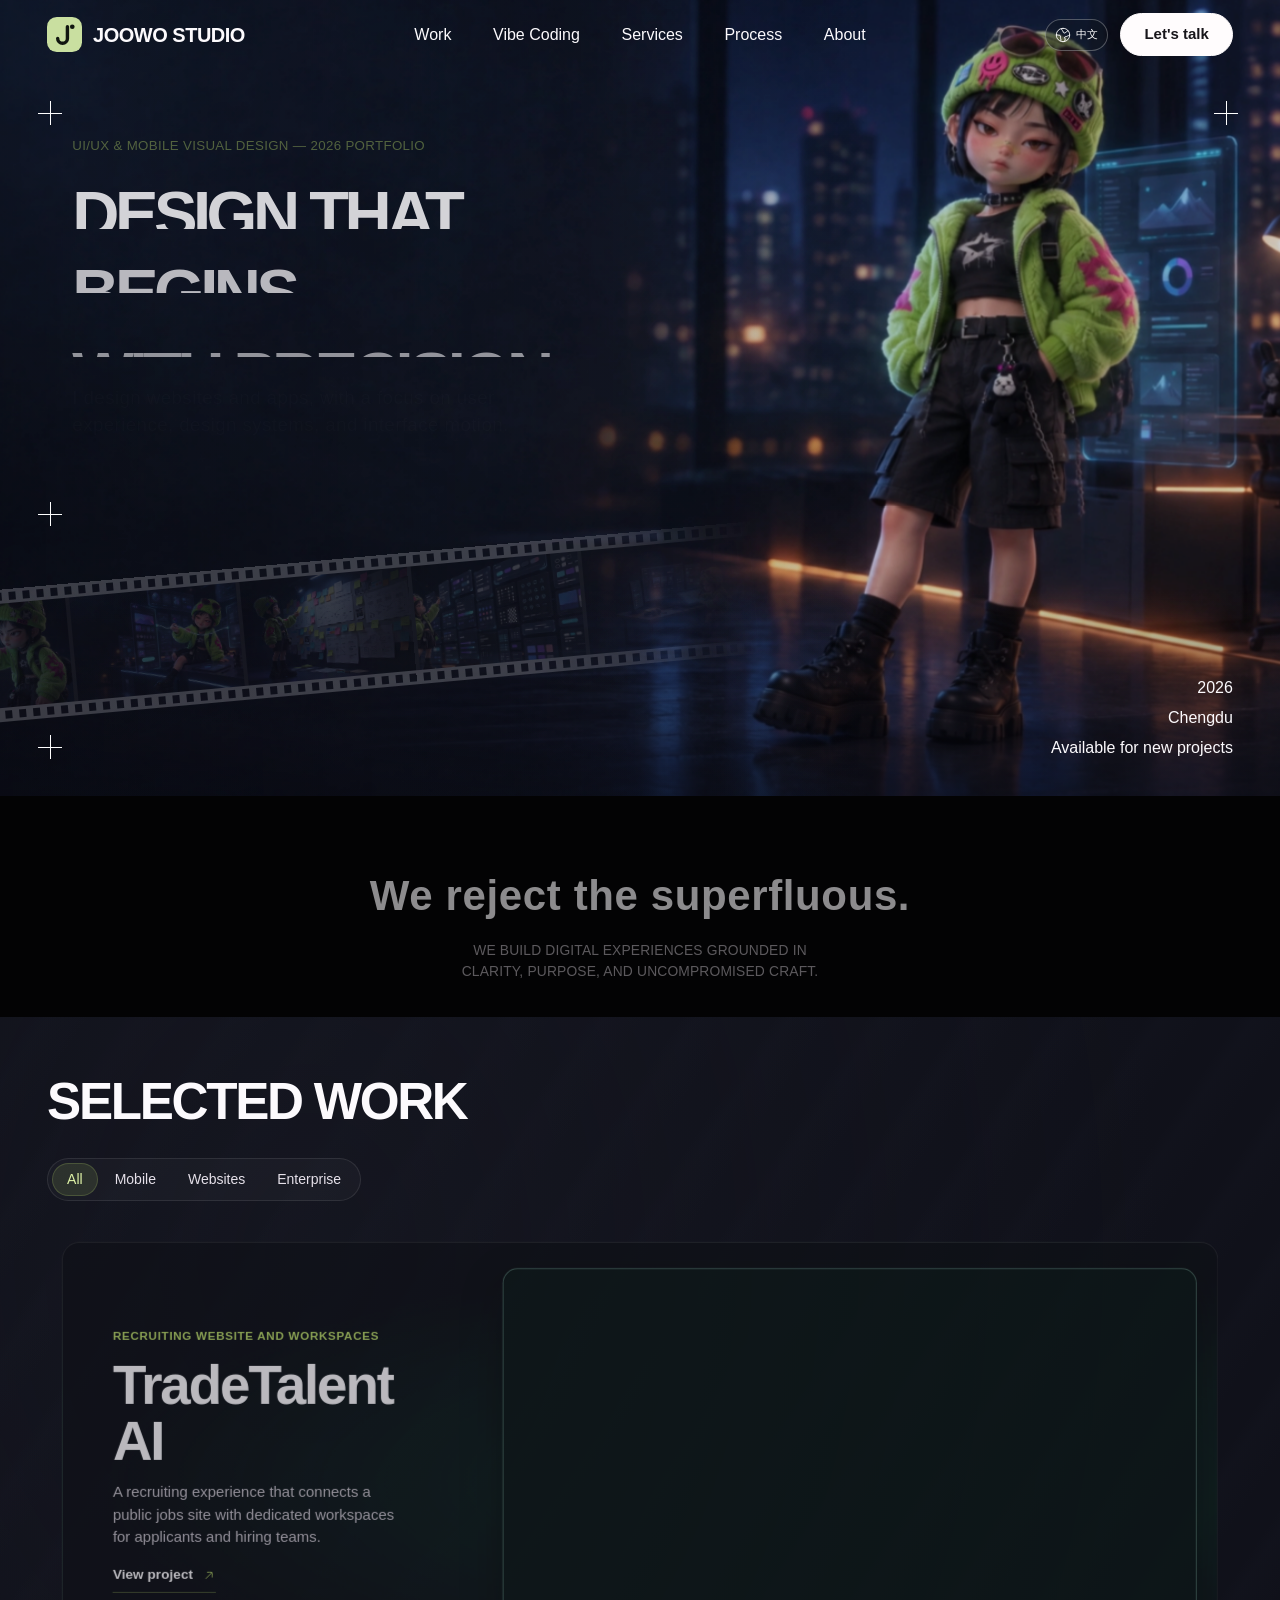
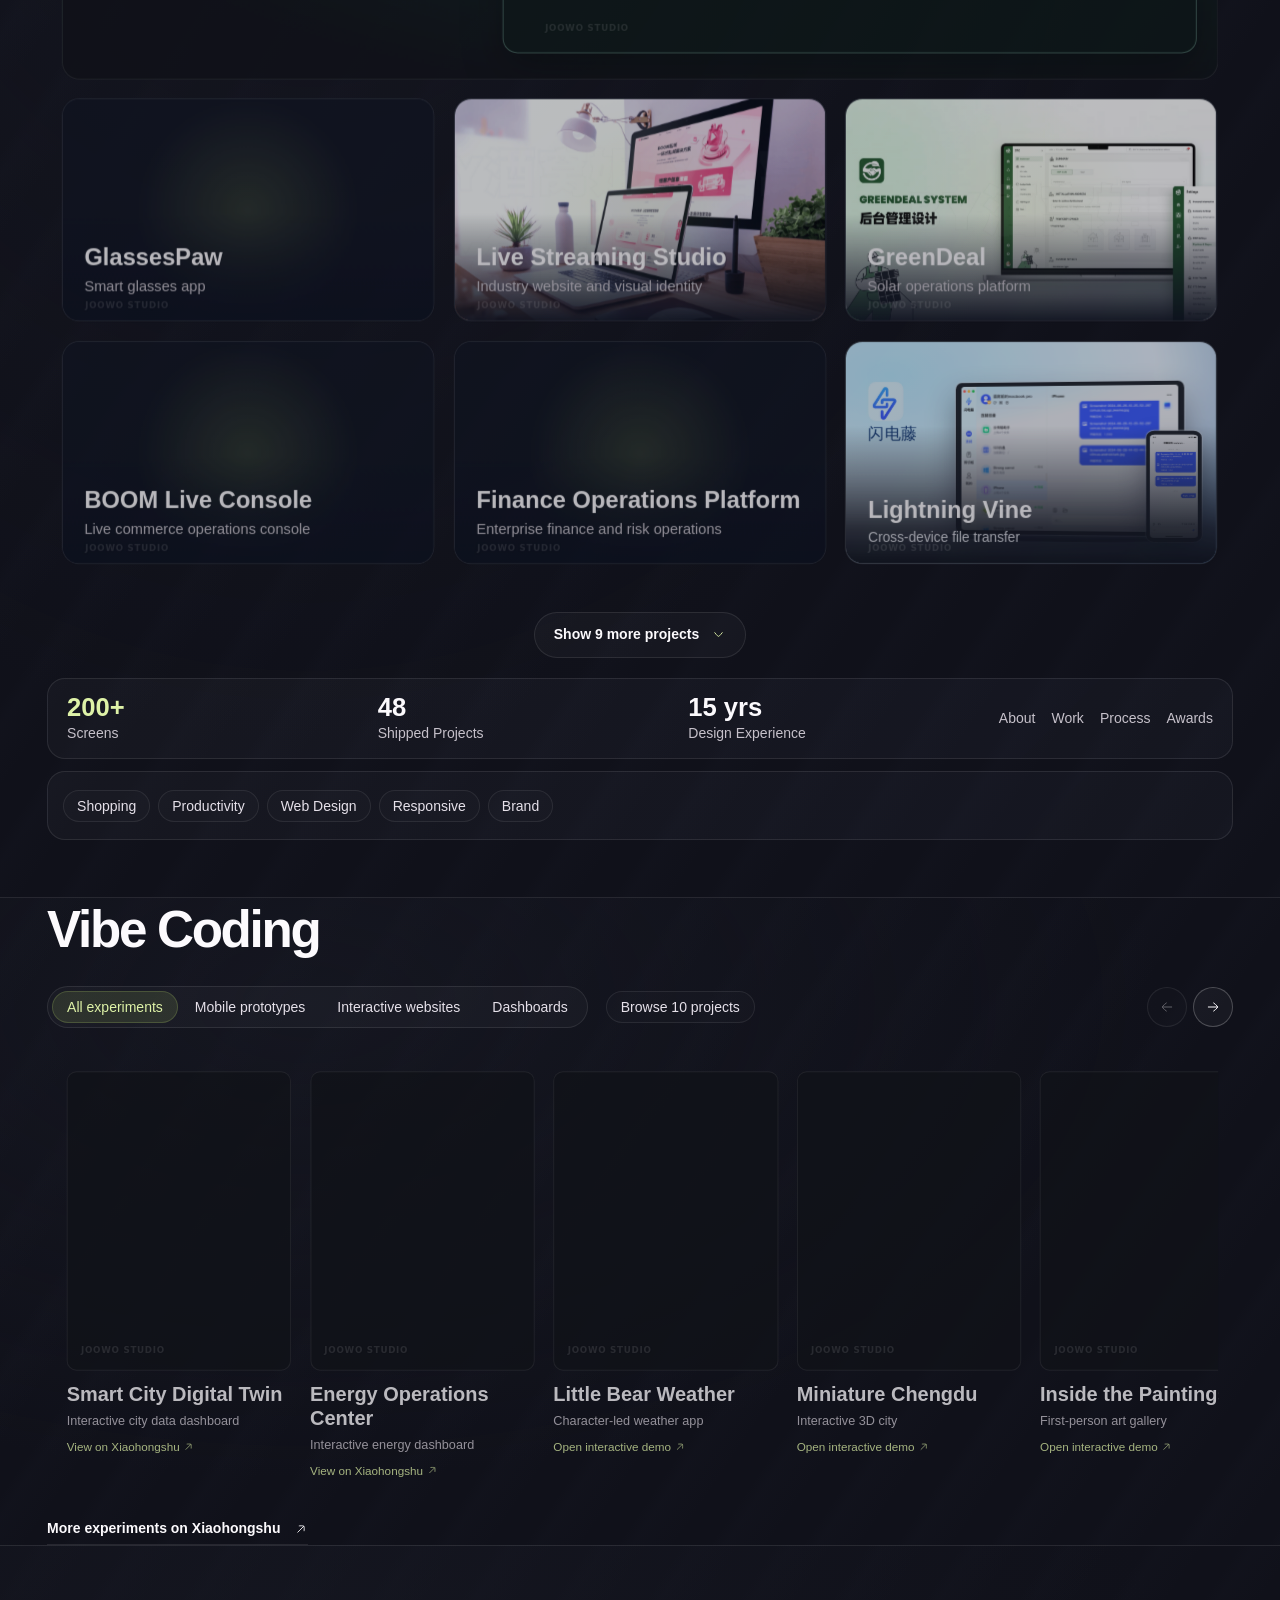
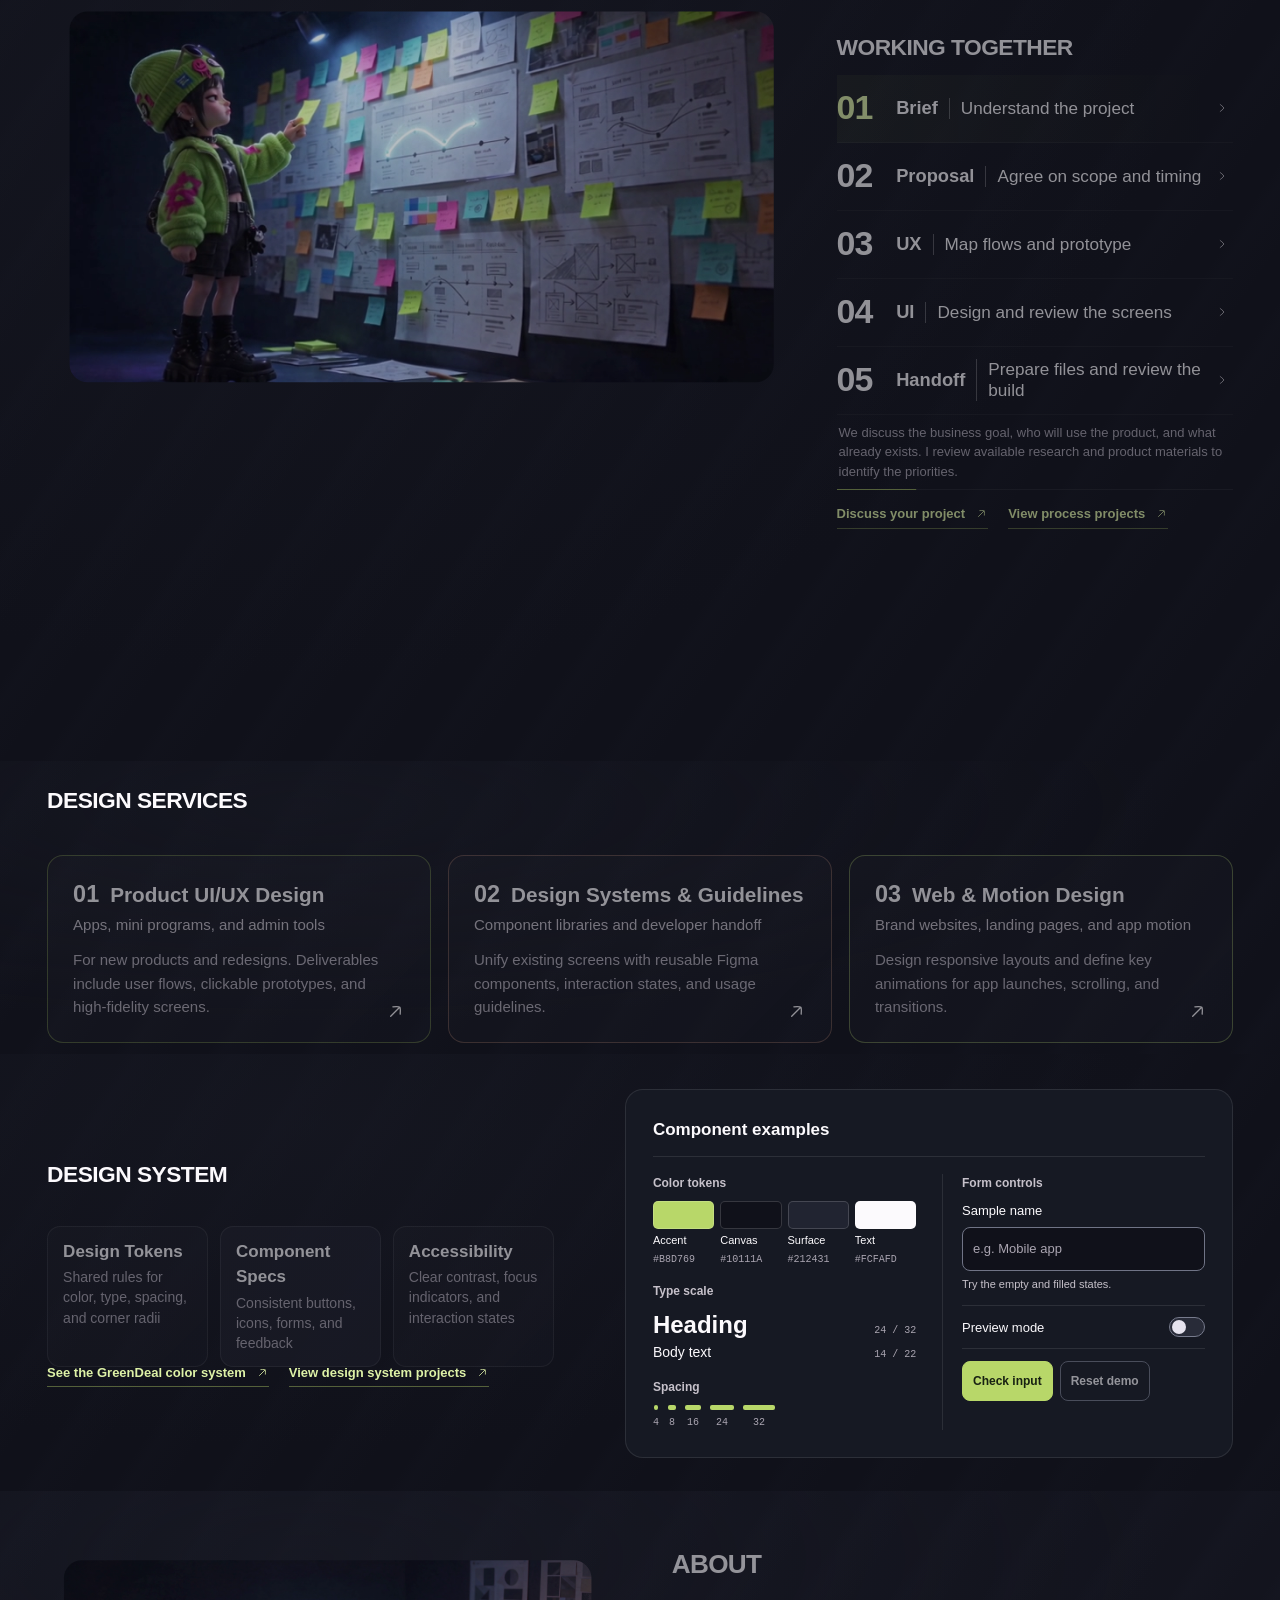
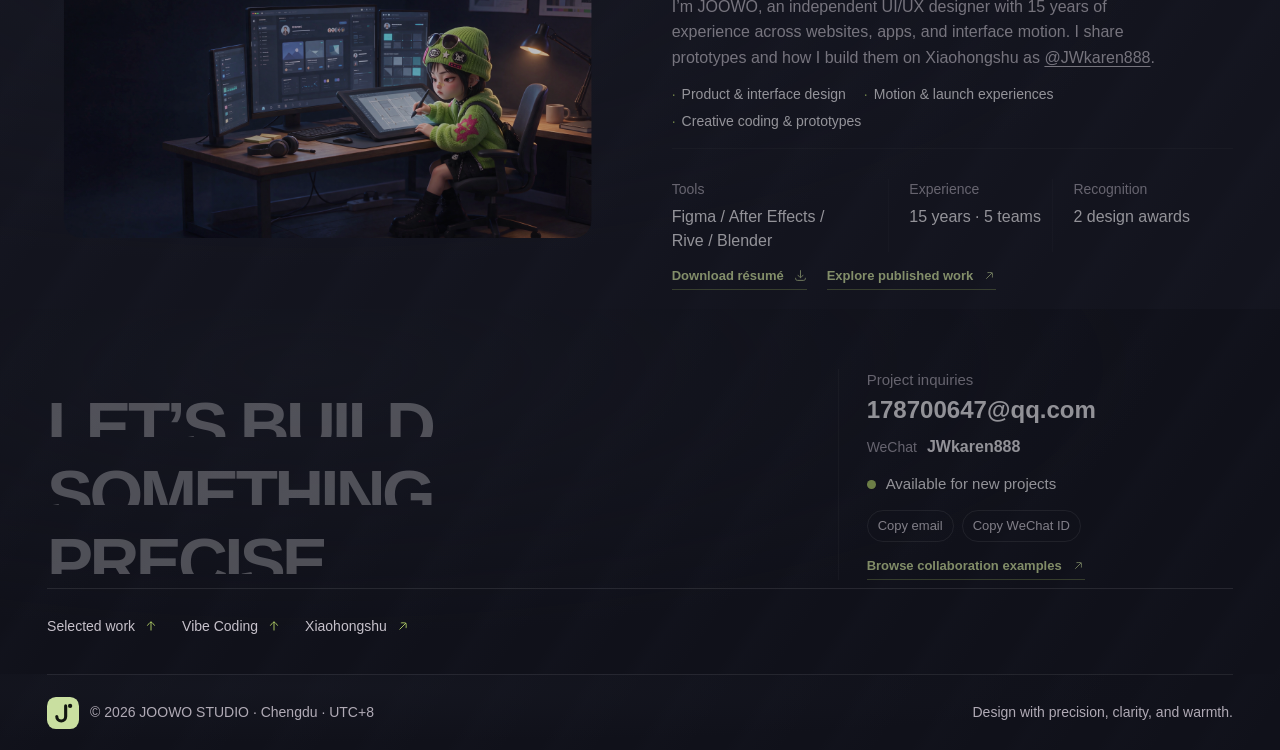
==== commit 6895db4e: "Show navigation background after scrolling" ====
--- a/index.html
+++ b/index.html
@@ -1,3 +1,3 @@
-<!doctype html><html lang="en"><head><meta charset="UTF-8"><meta name="viewport" content="width=device-width, initial-scale=1.0"><meta name="theme-color" content="#10111a"><meta name="description" content="JOOWO STUDIO portfolio for app launch experiences, mobile visual design, and design systems."><link rel="icon" href="./mark.svg"><title>JOOWO STUDIO — Design That Begins With Precision.</title><script type="module" src="./image-interactions.js"></script>  <script type="module" crossorigin src="./assets/index-DVnkN9P0.js"></script>
-  <link rel="stylesheet" crossorigin href="./assets/index-9ryogPz4.css">
+<!doctype html><html lang="en"><head><meta charset="UTF-8"><meta name="viewport" content="width=device-width, initial-scale=1.0"><meta name="theme-color" content="#10111a"><meta name="description" content="JOOWO STUDIO portfolio for app launch experiences, mobile visual design, and design systems."><link rel="icon" href="./mark.svg"><title>JOOWO STUDIO — Design That Begins With Precision.</title><script type="module" src="./image-interactions.js"></script>  <script type="module" crossorigin src="./assets/index-CSn74zBQ.js"></script>
+  <link rel="stylesheet" crossorigin href="./assets/index-CcidZdDI.css">
 </head><body><div id="root"></div></body></html>
--- a/assets/index-CcidZdDI.css
+++ b/assets/index-CcidZdDI.css
@@ -0,0 +1 @@
+html.lenis,html.lenis body{height:auto}.lenis:not(.lenis-autoToggle).lenis-stopped{overflow:clip}.lenis [data-lenis-prevent],.lenis [data-lenis-prevent-wheel],.lenis [data-lenis-prevent-touch],.lenis [data-lenis-prevent-vertical],.lenis [data-lenis-prevent-horizontal]{overscroll-behavior:contain}.lenis.lenis-smooth iframe{pointer-events:none}.lenis.lenis-autoToggle{transition-behavior:allow-discrete;transition-property:overflow;transition-duration:1ms}.panel.component-showcase{background:#161923;min-width:0;padding:clamp(16px,2.1vw,30px);container-type:inline-size}.component-showcase>h3{border-bottom:1px solid var(--line);margin:0;padding-bottom:14px;font-size:17px;font-weight:670}.specimen-grid{grid-template-columns:minmax(0,1fr) minmax(0,1fr);gap:clamp(16px,2vw,29px);margin-top:17px;display:grid}.specimen-grid h4{color:var(--muted);margin:0 0 9px;font-size:12px;font-weight:650}.specimen-foundations h4:not(:first-child){margin-top:15px}.specimen-palette,.specimen-spacing{margin:0;padding:0;list-style:none}.specimen-palette{grid-template-columns:repeat(4,minmax(0,1fr));gap:6px;display:grid}.specimen-palette li{gap:3px;font-size:11px;display:grid}.specimen-swatch{border:1px solid #ffffff29;border-radius:5px;height:28px;display:block}.specimen-grid code,.specimen-type dd{color:var(--dim);font:10px/1.5 ui-monospace,monospace}.specimen-type{margin:0}.specimen-type>div{justify-content:space-between;align-items:baseline;gap:6px;display:flex}.specimen-type dt{font-size:14px;line-height:22px}.specimen-type div:first-child dt{font-size:24px;font-weight:660;line-height:32px}.specimen-type dd{white-space:nowrap;margin:0}.specimen-spacing{align-items:end;gap:9px;display:flex}.specimen-spacing li{justify-items:center;gap:5px;display:grid}.specimen-spacing li>span{background:var(--accent);border-radius:2px;height:5px;display:block}.specimen-form{border-inline-start:1px solid var(--line);min-width:0;padding-inline-start:clamp(12px,1.5vw,22px)}.specimen-field{gap:6px;font-size:13px;display:grid}.specimen-field input{width:100%;min-height:44px;color:var(--text);font:inherit;background:#10111a;border:1px solid #707486;border-radius:8px;padding:0 10px}.specimen-field input::placeholder{color:var(--dim)}.specimen-field input[aria-invalid=true]{border-color:#ff9aac}.specimen-feedback{min-height:1.5em;color:var(--muted);margin:5px 0 13px;font-size:11px}.specimen-feedback[data-state=valid]{color:var(--accent-light)}.specimen-feedback[data-state=invalid]{color:#ffadb9}.specimen-setting{border-block:1px solid var(--line);cursor:pointer;justify-content:space-between;align-items:center;gap:8px;min-height:44px;font-size:13px;display:flex}.specimen-setting input{appearance:none;cursor:pointer;background:#282b38;border:1px solid #777b8d;border-radius:20px;flex:none;width:36px;height:20px;margin:0;padding:2px}.specimen-setting input:before{content:"";background:#e6e3ee;border-radius:50%;width:14px;height:14px;display:block}.specimen-setting input:checked{background:var(--accent);border-color:var(--accent)}.specimen-setting input:checked:before{background:#192213;transform:translate(16px)}.specimen-form input:focus-visible{outline:2px solid var(--accent-light);outline-offset:2px}.specimen-actions{flex-wrap:wrap;gap:7px;margin-top:12px;display:flex}.specimen-actions button{min-height:40px;color:var(--text);border:1px solid #74788a;border-radius:8px;padding:0 10px;font-size:12px;font-weight:650}.specimen-actions button[type=submit]{color:#182112;background:var(--accent);border-color:var(--accent)}.specimen-actions button[type=submit]:hover{background:var(--accent-light)}.specimen-actions button[type=reset]:enabled:hover{background:#ffffff12}.specimen-actions button:disabled{opacity:.55}@container (width<=440px){.specimen-grid{grid-template-columns:1fr}.specimen-form{border-inline-start:0;border-top:1px solid var(--line);padding:14px 0 0}}.vibe-lab{border-block:1px solid var(--line);background:#101218}.vibe-lab .lab-heading{grid-template-columns:minmax(0,1fr);width:100%}.vibe-lab .section-title{letter-spacing:-.045em;font-size:clamp(28px,4vw,60px)}.lab-tools{flex-wrap:wrap;align-items:center;gap:12px 18px;display:flex}.rail-actions{gap:6px;margin-inline-start:auto;display:flex}.rail-actions button{background:#ffffff09;border:1px solid #ffffff39;border-radius:50%;place-items:center;width:40px;height:40px;display:grid}.rail-actions button:not(:disabled):hover{background:var(--accent);color:#101218}.rail-actions button:disabled{opacity:.34}.lab-grid{perspective:900px;overscroll-behavior-x:contain;scroll-snap-type:x mandatory;scroll-behavior:smooth;scrollbar-width:thin;scrollbar-color:#ffffff34 transparent;grid-auto-columns:clamp(150px,18vw,240px);grid-auto-flow:column;align-items:start;gap:clamp(12px,1.5vw,24px);padding:9px 5px 15px;scroll-padding-inline:5px;display:grid;position:relative;overflow-x:auto}.lab-card{text-align:start;scroll-snap-align:start;min-width:0}.lab-image{aspect-ratio:3/4;border:1px solid var(--line);background:#191d25;border-radius:10px;place-items:center;width:100%;transition:transform .32s,filter .32s;display:grid;position:relative;overflow:hidden}.lab-device{min-width:0;display:block;overflow:hidden}.lab-device img{object-fit:contain;width:100%;height:100%;display:block}.lab-image--desktop,.lab-image--phone{background:radial-gradient(at 50% 38%,#30363e,#171a21 75%)}.lab-image--desktop .lab-device{background:#20232b;border:1px solid #f0f4ff40;border-radius:5px;width:92%;padding:10px 2px 2px;position:relative;box-shadow:0 12px 23px #0008}.lab-image--desktop .lab-device:before{content:"";background:#b2b7c3;border-radius:50%;width:2px;height:2px;position:absolute;top:4px;left:5px;box-shadow:4px 0 #b2b7c3,8px 0 #b2b7c3}.lab-image--desktop img{aspect-ratio:16/9;object-fit:contain;background:#101216;height:auto}.lab-image--phone .lab-device{background:#101216;border:1px solid #f0f4ff46;border-radius:clamp(9px,1.5vw,22px);width:62%;height:91%;box-shadow:0 10px 24px #0008}.lab-image--poster{background:#101218}.lab-image--poster .lab-device{width:100%;height:100%}@media (hover:hover) and (pointer:fine) and (prefers-reduced-motion:no-preference){.lab-card.is-highlighted .lab-image{transform:translateY(-4px)}.lab-card:has(+.is-highlighted) .lab-image{filter:brightness(.83);transform:perspective(800px)rotateY(7deg)}.lab-card.is-highlighted+.lab-card .lab-image{filter:brightness(.83);transform:perspective(800px)rotateY(-7deg)}}.lab-card .project-meta{gap:5px;padding-top:12px;display:grid}.lab-card .project-meta strong{font-size:clamp(16px,1.6vw,23px);line-height:1.2}.lab-card .project-meta small{color:var(--muted);font-size:13px}.lab-action{color:var(--accent-light);margin-top:3px;font-size:12px}.lab-card:hover .lab-action,.lab-card:focus-visible .lab-action{text-underline-offset:.22em;text-decoration:underline}.lab-view-toggle{color:var(--accent-light);border-color:#b8d76945}.lab-view-toggle[aria-expanded=true]{background:#b8d76918}@media (width>=740px){.lab-grid[data-fit=two]{grid-auto-columns:minmax(0,min(39vw,315px))}}.lab-grid.lab-grid--archive{scroll-snap-type:none;grid-template-columns:repeat(4,minmax(0,1fr));grid-auto-columns:auto;grid-auto-flow:row;gap:clamp(18px,2.3vw,34px) clamp(12px,2vw,28px);overflow:visible}.lab-grid--archive .lab-card .lab-image{filter:none;transform:none}.lab-grid--archive .lab-card:hover .lab-image,.lab-grid--archive .lab-card:focus-visible .lab-image{border-color:#b8d76980}@media (width<=950px){.lab-grid.lab-grid--archive{grid-template-columns:repeat(3,minmax(0,1fr))}}@media (width<=620px){.lab-grid.lab-grid--archive{grid-template-columns:repeat(2,minmax(0,1fr))}}.vibe-link{border-bottom:1px solid var(--line);align-items:center;gap:14px;margin-top:18px;padding-bottom:5px;font-size:14px;font-weight:650;display:inline-flex}.vibe-link:hover{color:var(--accent-light);border-color:currentColor}@media (width<=660px){.lab-grid{grid-auto-columns:clamp(138px,45vw,210px)}}@media (prefers-reduced-motion:reduce){.lab-grid{scroll-behavior:auto}}@layer properties{@supports (((-webkit-hyphens:none)) and (not (margin-trim:block))) or ((-moz-orient:inline) and (not (color:rgb(from red r g b)))){*,:before,:after,::backdrop{--tw-translate-x:0;--tw-translate-y:0;--tw-translate-z:0;--tw-scale-x:1;--tw-scale-y:1;--tw-scale-z:1;--tw-rotate-x:initial;--tw-rotate-y:initial;--tw-rotate-z:initial;--tw-skew-x:initial;--tw-skew-y:initial;--tw-border-style:solid;--tw-leading:initial;--tw-font-weight:initial;--tw-tracking:initial;--tw-shadow:0 0 #0000;--tw-shadow-color:initial;--tw-shadow-alpha:100%;--tw-inset-shadow:0 0 #0000;--tw-inset-shadow-color:initial;--tw-inset-shadow-alpha:100%;--tw-ring-color:initial;--tw-ring-shadow:0 0 #0000;--tw-inset-ring-color:initial;--tw-inset-ring-shadow:0 0 #0000;--tw-ring-inset:initial;--tw-ring-offset-width:0px;--tw-ring-offset-color:#fff;--tw-ring-offset-shadow:0 0 #0000;--tw-outline-style:solid;--tw-blur:initial;--tw-brightness:initial;--tw-contrast:initial;--tw-grayscale:initial;--tw-hue-rotate:initial;--tw-invert:initial;--tw-opacity:initial;--tw-saturate:initial;--tw-sepia:initial;--tw-drop-shadow:initial;--tw-drop-shadow-color:initial;--tw-drop-shadow-alpha:100%;--tw-drop-shadow-size:initial;--tw-backdrop-blur:initial;--tw-backdrop-brightness:initial;--tw-backdrop-contrast:initial;--tw-backdrop-grayscale:initial;--tw-backdrop-hue-rotate:initial;--tw-backdrop-invert:initial;--tw-backdrop-opacity:initial;--tw-backdrop-saturate:initial;--tw-backdrop-sepia:initial;--tw-duration:initial;--tw-ease:initial}}}@layer theme{:root,:host{--font-sans:-apple-system, BlinkMacSystemFont, "Segoe UI", Roboto, "Helvetica Neue", "Noto Sans", Arial, sans-serif, "Apple Color Emoji", "Segoe UI Emoji", "Segoe UI Symbol", "Noto Color Emoji";--font-mono:ui-monospace, SFMono-Regular, Menlo, Monaco, Consolas, "Liberation Mono", "Courier New", monospace;--color-white:#fff;--spacing:.25rem;--text-sm:.875rem;--text-sm--line-height:calc(1.25 / .875);--text-lg:1.125rem;--text-lg--line-height:calc(1.75 / 1.125);--text-xl:1.25rem;--text-xl--line-height:calc(1.75 / 1.25);--text-2xl:1.5rem;--text-2xl--line-height:calc(2 / 1.5);--text-3xl:1.875rem;--text-3xl--line-height:calc(2.25 / 1.875);--font-weight-light:300;--font-weight-medium:500;--font-weight-semibold:600;--font-weight-bold:700;--tracking-normal:0em;--leading-tight:1.25;--radius-xl:.75rem;--radius-2xl:1rem;--ease-in:cubic-bezier(.4, 0, 1, 1);--ease-out:cubic-bezier(0, 0, .2, 1);--ease-in-out:cubic-bezier(.4, 0, .2, 1);--blur-xl:24px;--blur-2xl:40px;--default-transition-duration:.15s;--default-transition-timing-function:cubic-bezier(.4, 0, .2, 1);--default-font-family:var(--font-sans);--default-mono-font-family:var(--font-mono)}}@layer base{*,:after,:before,::backdrop{box-sizing:border-box;border:0 solid;margin:0;padding:0}::file-selector-button{box-sizing:border-box;border:0 solid;margin:0;padding:0}html,:host{-webkit-text-size-adjust:100%;tab-size:4;line-height:1.5;font-family:var(--default-font-family,-apple-system, BlinkMacSystemFont, "Segoe UI", Roboto, "Helvetica Neue", "Noto Sans", Arial, sans-serif, "Apple Color Emoji", "Segoe UI Emoji", "Segoe UI Symbol", "Noto Color Emoji");font-feature-settings:var(--default-font-feature-settings,normal);font-variation-settings:var(--default-font-variation-settings,normal);-webkit-tap-highlight-color:transparent}hr{height:0;color:inherit;border-top-width:1px}abbr:where([title]){-webkit-text-decoration:underline dotted;text-decoration:underline dotted}h1,h2,h3,h4,h5,h6{font-size:inherit;font-weight:inherit}a{color:inherit;-webkit-text-decoration:inherit;-webkit-text-decoration:inherit;-webkit-text-decoration:inherit;-webkit-text-decoration:inherit;text-decoration:inherit}b,strong{font-weight:bolder}code,kbd,samp,pre{font-family:var(--default-mono-font-family,ui-monospace, SFMono-Regular, Menlo, Monaco, Consolas, "Liberation Mono", "Courier New", monospace);font-feature-settings:var(--default-mono-font-feature-settings,normal);font-variation-settings:var(--default-mono-font-variation-settings,normal);font-size:1em}small{font-size:80%}sub,sup{vertical-align:baseline;font-size:75%;line-height:0;position:relative}sub{bottom:-.25em}sup{top:-.5em}table{text-indent:0;border-color:inherit;border-collapse:collapse}:-moz-focusring:where(:not(iframe)){outline:auto}progress{vertical-align:baseline}summary{display:list-item}ol,ul,menu{list-style:none}img,svg,video,canvas,audio,iframe,embed,object{vertical-align:middle;display:block}img,video{max-width:100%;height:auto}button,input,select,optgroup,textarea{font:inherit;font-feature-settings:inherit;font-variation-settings:inherit;letter-spacing:inherit;color:inherit;opacity:1;background-color:#0000;border-radius:0}::file-selector-button{font:inherit;font-feature-settings:inherit;font-variation-settings:inherit;letter-spacing:inherit;color:inherit;opacity:1;background-color:#0000;border-radius:0}:where(select:is([multiple],[size])) optgroup{font-weight:bolder}:where(select:is([multiple],[size])) optgroup option{padding-inline-start:20px}::file-selector-button{margin-inline-end:4px}::placeholder{opacity:1}@supports (not ((-webkit-appearance:-apple-pay-button))) or (contain-intrinsic-size:1px){::placeholder{color:currentColor}@supports (color:color-mix(in lab, red, red)){::placeholder{color:color-mix(in oklab, currentcolor 50%, transparent)}}}textarea{resize:vertical}::-webkit-search-decoration{-webkit-appearance:none}::-webkit-date-and-time-value{min-height:1lh;text-align:inherit}::-webkit-datetime-edit{display:inline-flex}::-webkit-datetime-edit-fields-wrapper{padding:0}::-webkit-datetime-edit{padding-block:0}::-webkit-datetime-edit-year-field{padding-block:0}::-webkit-datetime-edit-month-field{padding-block:0}::-webkit-datetime-edit-day-field{padding-block:0}::-webkit-datetime-edit-hour-field{padding-block:0}::-webkit-datetime-edit-minute-field{padding-block:0}::-webkit-datetime-edit-second-field{padding-block:0}::-webkit-datetime-edit-millisecond-field{padding-block:0}::-webkit-datetime-edit-meridiem-field{padding-block:0}::-webkit-calendar-picker-indicator{line-height:1}:-moz-ui-invalid{box-shadow:none}button,input:where([type=button],[type=reset],[type=submit]){appearance:button}::file-selector-button{appearance:button}::-webkit-inner-spin-button{height:auto}::-webkit-outer-spin-button{height:auto}[hidden]:where(:not([hidden=until-found])){display:none!important}}@layer components;@layer utilities{.pointer-events-none{pointer-events:none}.visible{visibility:visible}.absolute{position:absolute}.fixed{position:fixed}.relative{position:relative}.static{position:static}.inset-0{inset:0}.inset-\[1px\]{inset:1px}.inset-\[3px\]{inset:3px}.inset-x-0{inset-inline:0}.inset-x-5{inset-inline:calc(var(--spacing) * 5)}.inset-y-0{inset-block:0}.inset-y-\[1px\]{inset-block:1px}.top-0{top:0}.top-1\/2{top:50%}.top-\[4px\]{top:4px}.top-\[17\%\]{top:17%}.right-0{right:0}.right-\[3px\]{right:3px}.right-\[6\%\]{right:6%}.right-\[38\%\]{right:38%}.right-\[40\%\]{right:40%}.bottom-0{bottom:0}.bottom-1{bottom:var(--spacing)}.bottom-\[17\%\]{bottom:17%}.left-0{left:0}.left-1\/2{left:50%}.left-\[1px\]{left:1px}.left-\[2px\]{left:2px}.left-\[3px\]{left:3px}.left-\[10px\]{left:10px}.isolate{isolation:isolate}.z-\[1\]{z-index:1}.z-\[2\]{z-index:2}.z-\[4\]{z-index:4}.container{width:100%}@media (width>=40rem){.container{max-width:40rem}}@media (width>=48rem){.container{max-width:48rem}}@media (width>=64rem){.container{max-width:64rem}}@media (width>=80rem){.container{max-width:80rem}}@media (width>=96rem){.container{max-width:96rem}}.mx-auto{margin-inline:auto}.mt-1\.5{margin-top:calc(var(--spacing) * 1.5)}.mt-2{margin-top:calc(var(--spacing) * 2)}.mt-5{margin-top:calc(var(--spacing) * 5)}.mt-8{margin-top:calc(var(--spacing) * 8)}.mt-12{margin-top:calc(var(--spacing) * 12)}.mt-20{margin-top:calc(var(--spacing) * 20)}.mb-3{margin-bottom:calc(var(--spacing) * 3)}.ml-2{margin-left:calc(var(--spacing) * 2)}.block{display:block}.contents{display:contents}.flex{display:flex}.grid{display:grid}.hidden{display:none}.inline{display:inline}.inline-block{display:inline-block}.inline-flex{display:inline-flex}.table{display:table}.size-1\.5{width:calc(var(--spacing) * 1.5);height:calc(var(--spacing) * 1.5)}.size-2{width:calc(var(--spacing) * 2);height:calc(var(--spacing) * 2)}.size-4{width:calc(var(--spacing) * 4);height:calc(var(--spacing) * 4)}.size-6{width:calc(var(--spacing) * 6);height:calc(var(--spacing) * 6)}.size-9{width:calc(var(--spacing) * 9);height:calc(var(--spacing) * 9)}.h-1{height:var(--spacing)}.h-6{height:calc(var(--spacing) * 6)}.h-9{height:calc(var(--spacing) * 9)}.h-11{height:calc(var(--spacing) * 11)}.h-14{height:calc(var(--spacing) * 14)}.h-44{height:calc(var(--spacing) * 44)}.h-\[3px\]{height:3px}.h-\[4\.1rem\]{height:4.1rem}.h-\[13px\]{height:13px}.h-\[17px\]{height:17px}.h-\[24px\]{height:24px}.h-\[46dvh\]{height:46dvh}.h-full{height:100%}.h-px{height:1px}.min-h-24{min-height:calc(var(--spacing) * 24)}.min-h-\[22rem\]{min-height:22rem}.min-h-\[100dvh\]{min-height:100dvh}.w-5{width:calc(var(--spacing) * 5)}.w-6{width:calc(var(--spacing) * 6)}.w-9{width:calc(var(--spacing) * 9)}.w-12{width:calc(var(--spacing) * 12)}.w-64{width:calc(var(--spacing) * 64)}.w-\[3px\]{width:3px}.w-\[20px\]{width:20px}.w-\[28rem\]{width:28rem}.w-\[max\(72vw\,980px\)\]{width:max(72vw,980px)}.w-fit{width:fit-content}.w-full{width:100%}.w-px{width:1px}.max-w-\[39rem\]{max-width:39rem}.max-w-\[42rem\]{max-width:42rem}.max-w-\[44rem\]{max-width:44rem}.max-w-\[58rem\]{max-width:58rem}.max-w-\[1520px\]{max-width:1520px}.min-w-24{min-width:calc(var(--spacing) * 24)}.min-w-\[42rem\]{min-width:42rem}.min-w-\[980px\]{min-width:980px}.flex-1{flex:1}.shrink{flex-shrink:1}.origin-left{transform-origin:0}.-translate-x-1\/2{--tw-translate-x:calc(calc(1 / 2 * 100%) * -1);translate:var(--tw-translate-x) var(--tw-translate-y)}.-translate-x-\[24\%\]{--tw-translate-x:calc(24% * -1);translate:var(--tw-translate-x) var(--tw-translate-y)}.-translate-x-full{--tw-translate-x:-100%;translate:var(--tw-translate-x) var(--tw-translate-y)}.-translate-y-1\/2{--tw-translate-y:calc(calc(1 / 2 * 100%) * -1);translate:var(--tw-translate-x) var(--tw-translate-y)}.scale-x-0{--tw-scale-x:0%;scale:var(--tw-scale-x) var(--tw-scale-y)}.rotate-\[34deg\]{rotate:34deg}.transform{transform:var(--tw-rotate-x, ) var(--tw-rotate-y, ) var(--tw-rotate-z, ) var(--tw-skew-x, ) var(--tw-skew-y, )}.resize{resize:both}.grid-cols-1{grid-template-columns:repeat(1,minmax(0,1fr))}.grid-cols-3{grid-template-columns:repeat(3,minmax(0,1fr))}.grid-cols-\[1fr_auto_1fr\]{grid-template-columns:1fr auto 1fr}.flex-wrap{flex-wrap:wrap}.place-items-center{place-items:center}.items-center{align-items:center}.justify-between{justify-content:space-between}.justify-center{justify-content:center}.gap-1{gap:var(--spacing)}.gap-2{gap:calc(var(--spacing) * 2)}.gap-3{gap:calc(var(--spacing) * 3)}.gap-3\.5{gap:calc(var(--spacing) * 3.5)}.gap-4{gap:calc(var(--spacing) * 4)}.gap-5{gap:calc(var(--spacing) * 5)}.justify-self-end{justify-self:flex-end}.justify-self-start{justify-self:flex-start}.truncate{text-overflow:ellipsis;white-space:nowrap;overflow:hidden}.overflow-hidden{overflow:hidden}.rounded-2xl{border-radius:var(--radius-2xl)}.rounded-\[1\.05rem\]{border-radius:1.05rem}.rounded-full{border-radius:2147483647px}.rounded-xl{border-radius:var(--radius-xl)}.rounded-l-full{border-top-left-radius:2147483647px;border-bottom-left-radius:2147483647px}.border{border-style:var(--tw-border-style);border-width:1px}.border-r{border-right-style:var(--tw-border-style);border-right-width:1px}.border-\[\#49e6c0\]\/38{border-color:oklab(83.4133% -.139733 .0169954/.38)}.border-white\/10{border-color:#ffffff1a}@supports (color:color-mix(in lab, red, red)){.border-white\/10{border-color:color-mix(in oklab, var(--color-white) 10%, transparent)}}.bg-\[\#49e6c0\]{background-color:#49e6c0}.bg-\[\#49e6c0\]\/65{background-color:oklab(83.4133% -.139733 .0169954/.65)}.bg-\[\#06110f\]\/42{background-color:oklab(16.5804% -.0174221 -.000563487/.42)}.bg-\[\#071513\]\/54{background-color:oklab(18.2% -.0203761 -.00144553/.54)}.bg-\[\#102820\]{background-color:#102820}.bg-\[\#dfffee\]{background-color:#dfffee}.bg-white{background-color:var(--color-white)}.bg-white\/10{background-color:#ffffff1a}@supports (color:color-mix(in lab, red, red)){.bg-white\/10{background-color:color-mix(in oklab, var(--color-white) 10%, transparent)}}.bg-white\/\[0\.2\]{background-color:#fff3}@supports (color:color-mix(in lab, red, red)){.bg-white\/\[0\.2\]{background-color:color-mix(in oklab, var(--color-white) 20%, transparent)}}.bg-white\/\[0\.045\]{background-color:#ffffff0b}@supports (color:color-mix(in lab, red, red)){.bg-white\/\[0\.045\]{background-color:color-mix(in oklab, var(--color-white) 4.5%, transparent)}}.bg-white\/\[0\.055\]{background-color:#ffffff0e}@supports (color:color-mix(in lab, red, red)){.bg-white\/\[0\.055\]{background-color:color-mix(in oklab, var(--color-white) 5.5%, transparent)}}.bg-white\/\[0\.075\]{background-color:#ffffff13}@supports (color:color-mix(in lab, red, red)){.bg-white\/\[0\.075\]{background-color:color-mix(in oklab, var(--color-white) 7.5%, transparent)}}.\[background-image\:linear-gradient\(rgba\(180\,255\,232\,0\.72\)_1px\,transparent_1px\)\,linear-gradient\(90deg\,rgba\(180\,255\,232\,0\.72\)_1px\,transparent_1px\)\]{background-image:linear-gradient(#b4ffe8b8 1px,#0000 1px),linear-gradient(90deg,#b4ffe8b8 1px,#0000 1px)}.bg-\[linear-gradient\(0deg\,rgba\(7\,42\,35\,0\.36\)\,transparent\)\]{background-image:linear-gradient(#0000,#072a235c)}.bg-\[linear-gradient\(110deg\,transparent\,rgba\(255\,255\,255\,0\.42\)\,transparent\)\]{background-image:linear-gradient(110deg,#0000,#ffffff6b,#0000)}.bg-\[linear-gradient\(115deg\,transparent\,rgba\(255\,255\,255\,0\.1\)\,transparent\)\]{background-image:linear-gradient(115deg,#0000,#ffffff1a,#0000)}.bg-\[linear-gradient\(135deg\,\#e8fff5_0\%\,\#65edcf_52\%\,\#27c49c_100\%\)\]{background-image:linear-gradient(135deg,#e8fff5 0%,#65edcf 52%,#27c49c 100%)}.bg-\[linear-gradient\(180deg\,transparent\,rgba\(73\,230\,192\,0\.42\)\,transparent\)\]{background-image:linear-gradient(#0000,#49e6c06b,#0000)}.bg-\[radial-gradient\(circle_at_14\%_30\%\,rgba\(255\,255\,255\,0\.045\)\,transparent_24\%\)\,linear-gradient\(90deg\,rgba\(4\,9\,11\,0\.98\)_0\%\,rgba\(4\,9\,11\,0\.84\)_31\%\,rgba\(4\,9\,11\,0\.22\)_47\%\,rgba\(4\,9\,11\,0\)_68\%\)\]{background-image:radial-gradient(circle at 14% 30%,#ffffff0b,#0000 24%),linear-gradient(90deg,#04090bfa 0%,#04090bd6 31%,#04090b38 47%,#04090b00 68%)}.bg-\[radial-gradient\(circle_at_24\%_16\%\,rgba\(255\,255\,255\,0\.7\)\,transparent_28\%\)\,linear-gradient\(180deg\,rgba\(255\,255\,255\,0\.18\)\,transparent_52\%\)\]{background-image:radial-gradient(circle at 24% 16%,#ffffffb3,#0000 28%),linear-gradient(#ffffff2e,#0000 52%)}.\[mask-image\:linear-gradient\(90deg\,transparent_0\%\,black_13\%\,black_100\%\)\]{-webkit-mask-image:linear-gradient(90deg,#0000 0%,#000 13% 100%);mask-image:linear-gradient(90deg,#0000 0%,#000 13% 100%)}.\[background-size\:76px_76px\]{background-size:76px 76px}.object-cover{object-fit:cover}.p-1{padding:var(--spacing)}.p-4{padding:calc(var(--spacing) * 4)}.px-3{padding-inline:calc(var(--spacing) * 3)}.px-4{padding-inline:calc(var(--spacing) * 4)}.px-5{padding-inline:calc(var(--spacing) * 5)}.px-6{padding-inline:calc(var(--spacing) * 6)}.px-7{padding-inline:calc(var(--spacing) * 7)}.py-2{padding-block:calc(var(--spacing) * 2)}.py-4{padding-block:calc(var(--spacing) * 4)}.py-5{padding-block:calc(var(--spacing) * 5)}.pt-8{padding-top:calc(var(--spacing) * 8)}.pt-28{padding-top:calc(var(--spacing) * 28)}.pb-8{padding-bottom:calc(var(--spacing) * 8)}.font-mono{font-family:var(--font-mono)}.text-2xl{font-size:var(--text-2xl);line-height:var(--tw-leading,var(--text-2xl--line-height))}.text-3xl{font-size:var(--text-3xl);line-height:var(--tw-leading,var(--text-3xl--line-height))}.text-lg{font-size:var(--text-lg);line-height:var(--tw-leading,var(--text-lg--line-height))}.text-sm{font-size:var(--text-sm);line-height:var(--tw-leading,var(--text-sm--line-height))}.text-\[0\.62rem\]{font-size:.62rem}.text-\[0\.66rem\]{font-size:.66rem}.text-\[0\.72rem\]{font-size:.72rem}.text-\[0\.82rem\]{font-size:.82rem}.text-\[0\.95rem\]{font-size:.95rem}.text-\[0\.96rem\]{font-size:.96rem}.text-\[clamp\(2\.7rem\,4\.85vw\,5\.55rem\)\]{font-size:clamp(2.7rem,4.85vw,5.55rem)}.leading-8{--tw-leading:calc(var(--spacing) * 8);line-height:calc(var(--spacing) * 8)}.leading-none{--tw-leading:1;line-height:1}.leading-tight{--tw-leading:var(--leading-tight);line-height:var(--leading-tight)}.font-bold{--tw-font-weight:var(--font-weight-bold);font-weight:var(--font-weight-bold)}.font-light{--tw-font-weight:var(--font-weight-light);font-weight:var(--font-weight-light)}.font-medium{--tw-font-weight:var(--font-weight-medium);font-weight:var(--font-weight-medium)}.font-semibold{--tw-font-weight:var(--font-weight-semibold);font-weight:var(--font-weight-semibold)}.tracking-\[0\.08em\]{--tw-tracking:.08em;letter-spacing:.08em}.tracking-\[0\.22em\]{--tw-tracking:.22em;letter-spacing:.22em}.tracking-\[0\.24em\]{--tw-tracking:.24em;letter-spacing:.24em}.tracking-normal{--tw-tracking:var(--tracking-normal);letter-spacing:var(--tracking-normal)}.whitespace-nowrap{white-space:nowrap}.text-\[\#49e6c0\]{color:#49e6c0}.text-\[\#06120f\]{color:#06120f}.text-\[\#109478\]{color:#109478}.text-white{color:var(--color-white)}.text-white\/38{color:#ffffff61}@supports (color:color-mix(in lab, red, red)){.text-white\/38{color:color-mix(in oklab, var(--color-white) 38%, transparent)}}.text-white\/44{color:#ffffff70}@supports (color:color-mix(in lab, red, red)){.text-white\/44{color:color-mix(in oklab, var(--color-white) 44%, transparent)}}.text-white\/56{color:#ffffff8f}@supports (color:color-mix(in lab, red, red)){.text-white\/56{color:color-mix(in oklab, var(--color-white) 56%, transparent)}}.text-white\/58{color:#ffffff94}@supports (color:color-mix(in lab, red, red)){.text-white\/58{color:color-mix(in oklab, var(--color-white) 58%, transparent)}}.text-white\/62{color:#ffffff9e}@supports (color:color-mix(in lab, red, red)){.text-white\/62{color:color-mix(in oklab, var(--color-white) 62%, transparent)}}.text-white\/72{color:#ffffffb8}@supports (color:color-mix(in lab, red, red)){.text-white\/72{color:color-mix(in oklab, var(--color-white) 72%, transparent)}}.uppercase{text-transform:uppercase}.opacity-80{opacity:.8}.opacity-\[0\.035\]{opacity:.035}.shadow{--tw-shadow:0 1px 3px 0 var(--tw-shadow-color,#0000001a), 0 1px 2px -1px var(--tw-shadow-color,#0000001a);box-shadow:var(--tw-inset-shadow), var(--tw-inset-ring-shadow), var(--tw-ring-offset-shadow), var(--tw-ring-shadow), var(--tw-shadow)}.shadow-\[inset_0_0_0_1px_rgba\(73\,230\,192\,0\.5\)\,inset_0_1px_0_rgba\(255\,255\,255\,0\.2\)\,0_22px_70px_-42px_rgba\(73\,230\,192\,0\.82\)\]{--tw-shadow:inset 0 0 0 1px var(--tw-shadow-color,#49e6c080), inset 0 1px 0 var(--tw-shadow-color,#fff3), 0 22px 70px -42px var(--tw-shadow-color,#49e6c0d1);box-shadow:var(--tw-inset-shadow), var(--tw-inset-ring-shadow), var(--tw-ring-offset-shadow), var(--tw-ring-shadow), var(--tw-shadow)}.shadow-\[inset_0_0_0_1px_rgba\(255\,255\,255\,0\.1\)\,inset_0_1px_0_rgba\(255\,255\,255\,0\.12\)\,0_18px_54px_-42px_rgba\(255\,255\,255\,0\.55\)\]{--tw-shadow:inset 0 0 0 1px var(--tw-shadow-color,#ffffff1a), inset 0 1px 0 var(--tw-shadow-color,#ffffff1f), 0 18px 54px -42px var(--tw-shadow-color,#ffffff8c);box-shadow:var(--tw-inset-shadow), var(--tw-inset-ring-shadow), var(--tw-ring-offset-shadow), var(--tw-ring-shadow), var(--tw-shadow)}.shadow-\[inset_0_0_0_1px_rgba\(255\,255\,255\,0\.1\)\,inset_0_1px_0_rgba\(255\,255\,255\,0\.12\)\]{--tw-shadow:inset 0 0 0 1px var(--tw-shadow-color,#ffffff1a), inset 0 1px 0 var(--tw-shadow-color,#ffffff1f);box-shadow:var(--tw-inset-shadow), var(--tw-inset-ring-shadow), var(--tw-ring-offset-shadow), var(--tw-ring-shadow), var(--tw-shadow)}.shadow-\[inset_0_0_0_1px_rgba\(255\,255\,255\,0\.08\)\]{--tw-shadow:inset 0 0 0 1px var(--tw-shadow-color,#ffffff14);box-shadow:var(--tw-inset-shadow), var(--tw-inset-ring-shadow), var(--tw-ring-offset-shadow), var(--tw-ring-shadow), var(--tw-shadow)}.shadow-\[inset_0_0_0_1px_rgba\(255\,255\,255\,0\.16\)\,inset_0_1px_0_rgba\(255\,255\,255\,0\.18\)\]{--tw-shadow:inset 0 0 0 1px var(--tw-shadow-color,#ffffff29), inset 0 1px 0 var(--tw-shadow-color,#ffffff2e);box-shadow:var(--tw-inset-shadow), var(--tw-inset-ring-shadow), var(--tw-ring-offset-shadow), var(--tw-ring-shadow), var(--tw-shadow)}.shadow-\[inset_0_0_0_1px_rgba\(255\,255\,255\,0\.45\)\,0_10px_24px_-16px_rgba\(255\,255\,255\,0\.8\)\]{--tw-shadow:inset 0 0 0 1px var(--tw-shadow-color,#ffffff73), 0 10px 24px -16px var(--tw-shadow-color,#fffc);box-shadow:var(--tw-inset-shadow), var(--tw-inset-ring-shadow), var(--tw-ring-offset-shadow), var(--tw-ring-shadow), var(--tw-shadow)}.shadow-\[inset_0_1px_0_rgba\(255\,255\,255\,0\.08\)\,0_22px_60px_-48px_rgba\(73\,230\,192\,0\.9\)\]{--tw-shadow:inset 0 1px 0 var(--tw-shadow-color,#ffffff14), 0 22px 60px -48px var(--tw-shadow-color,#49e6c0e6);box-shadow:var(--tw-inset-shadow), var(--tw-inset-ring-shadow), var(--tw-ring-offset-shadow), var(--tw-ring-shadow), var(--tw-shadow)}.ring{--tw-ring-shadow:var(--tw-ring-inset, ) 0 0 0 calc(1px + var(--tw-ring-offset-width)) var(--tw-ring-color,currentcolor);box-shadow:var(--tw-inset-shadow), var(--tw-inset-ring-shadow), var(--tw-ring-offset-shadow), var(--tw-ring-shadow), var(--tw-shadow)}.outline{outline-style:var(--tw-outline-style);outline-width:1px}.blur{--tw-blur:blur(8px);filter:var(--tw-blur, ) var(--tw-brightness, ) var(--tw-contrast, ) var(--tw-grayscale, ) var(--tw-hue-rotate, ) var(--tw-invert, ) var(--tw-saturate, ) var(--tw-sepia, ) var(--tw-drop-shadow, )}.drop-shadow{--tw-drop-shadow-size:drop-shadow(0 1px 2px var(--tw-drop-shadow-color,#0000001a)) drop-shadow(0 1px 1px var(--tw-drop-shadow-color,#0000000f));--tw-drop-shadow:drop-shadow(0 1px 2px #0000001a) drop-shadow(0 1px 1px #0000000f);filter:var(--tw-blur, ) var(--tw-brightness, ) var(--tw-contrast, ) var(--tw-grayscale, ) var(--tw-hue-rotate, ) var(--tw-invert, ) var(--tw-saturate, ) var(--tw-sepia, ) var(--tw-drop-shadow, )}.invert{--tw-invert:invert(100%);filter:var(--tw-blur, ) var(--tw-brightness, ) var(--tw-contrast, ) var(--tw-grayscale, ) var(--tw-hue-rotate, ) var(--tw-invert, ) var(--tw-saturate, ) var(--tw-sepia, ) var(--tw-drop-shadow, )}.filter{filter:var(--tw-blur, ) var(--tw-brightness, ) var(--tw-contrast, ) var(--tw-grayscale, ) var(--tw-hue-rotate, ) var(--tw-invert, ) var(--tw-saturate, ) var(--tw-sepia, ) var(--tw-drop-shadow, )}.filter\!{filter:var(--tw-blur, ) var(--tw-brightness, ) var(--tw-contrast, ) var(--tw-grayscale, ) var(--tw-hue-rotate, ) var(--tw-invert, ) var(--tw-saturate, ) var(--tw-sepia, ) var(--tw-drop-shadow, )!important}.backdrop-blur-2xl{--tw-backdrop-blur:blur(var(--blur-2xl));-webkit-backdrop-filter:var(--tw-backdrop-blur, ) var(--tw-backdrop-brightness, ) var(--tw-backdrop-contrast, ) var(--tw-backdrop-grayscale, ) var(--tw-backdrop-hue-rotate, ) var(--tw-backdrop-invert, ) var(--tw-backdrop-opacity, ) var(--tw-backdrop-saturate, ) var(--tw-backdrop-sepia, );backdrop-filter:var(--tw-backdrop-blur, ) var(--tw-backdrop-brightness, ) var(--tw-backdrop-contrast, ) var(--tw-backdrop-grayscale, ) var(--tw-backdrop-hue-rotate, ) var(--tw-backdrop-invert, ) var(--tw-backdrop-opacity, ) var(--tw-backdrop-saturate, ) var(--tw-backdrop-sepia, )}.backdrop-blur-xl{--tw-backdrop-blur:blur(var(--blur-xl));-webkit-backdrop-filter:var(--tw-backdrop-blur, ) var(--tw-backdrop-brightness, ) var(--tw-backdrop-contrast, ) var(--tw-backdrop-grayscale, ) var(--tw-backdrop-hue-rotate, ) var(--tw-backdrop-invert, ) var(--tw-backdrop-opacity, ) var(--tw-backdrop-saturate, ) var(--tw-backdrop-sepia, );backdrop-filter:var(--tw-backdrop-blur, ) var(--tw-backdrop-brightness, ) var(--tw-backdrop-contrast, ) var(--tw-backdrop-grayscale, ) var(--tw-backdrop-hue-rotate, ) var(--tw-backdrop-invert, ) var(--tw-backdrop-opacity, ) var(--tw-backdrop-saturate, ) var(--tw-backdrop-sepia, )}.transition{transition-property:color,background-color,border-color,outline-color,text-decoration-color,fill,stroke,--tw-gradient-from,--tw-gradient-via,--tw-gradient-to,opacity,box-shadow,transform,translate,scale,rotate,filter,-webkit-backdrop-filter,backdrop-filter,display,content-visibility,overlay,pointer-events;transition-timing-function:var(--tw-ease,var(--default-transition-timing-function));transition-duration:var(--tw-duration,var(--default-transition-duration))}.transition\!{transition-property:color,background-color,border-color,outline-color,text-decoration-color,fill,stroke,--tw-gradient-from,--tw-gradient-via,--tw-gradient-to,opacity,box-shadow,transform,translate,scale,rotate,filter,-webkit-backdrop-filter,backdrop-filter,display,content-visibility,overlay,pointer-events!important;transition-timing-function:var(--tw-ease,var(--default-transition-timing-function))!important;transition-duration:var(--tw-duration,var(--default-transition-duration))!important}.transition-colors{transition-property:color,background-color,border-color,outline-color,text-decoration-color,fill,stroke,--tw-gradient-from,--tw-gradient-via,--tw-gradient-to;transition-timing-function:var(--tw-ease,var(--default-transition-timing-function));transition-duration:var(--tw-duration,var(--default-transition-duration))}.transition-transform{transition-property:transform,translate,scale,rotate;transition-timing-function:var(--tw-ease,var(--default-transition-timing-function));transition-duration:var(--tw-duration,var(--default-transition-duration))}.duration-300{--tw-duration:.3s;transition-duration:.3s}.duration-700{--tw-duration:.7s;transition-duration:.7s}.ease-in{--tw-ease:var(--ease-in);transition-timing-function:var(--ease-in)}.ease-in-out{--tw-ease:var(--ease-in-out);transition-timing-function:var(--ease-in-out)}.ease-out{--tw-ease:var(--ease-out);transition-timing-function:var(--ease-out)}@media (hover:hover){:is(:where(.group):hover .group-hover\:translate-x-0\.5){--tw-translate-x:calc(var(--spacing) * .5);translate:var(--tw-translate-x) var(--tw-translate-y)}:is(:where(.group):hover .group-hover\:translate-x-full){--tw-translate-x:100%;translate:var(--tw-translate-x) var(--tw-translate-y)}:is(:where(.group):hover .group-hover\:scale-105){--tw-scale-x:105%;--tw-scale-y:105%;--tw-scale-z:105%;scale:var(--tw-scale-x) var(--tw-scale-y)}:is(:where(.group):hover .group-hover\:scale-x-100){--tw-scale-x:100%;scale:var(--tw-scale-x) var(--tw-scale-y)}:is(:where(.group):hover .group-hover\:text-\[\#49e6c0\]){color:#49e6c0}}.last\:border-r-0:last-child{border-right-style:var(--tw-border-style);border-right-width:0}@media (hover:hover){.hover\:scale-\[1\.012\]:hover{scale:1.012}.hover\:bg-\[\#0c1e1a\]\/66:hover{background-color:oklab(21.7923% -.0253592 .000996471/.66)}.hover\:bg-white\/\[0\.095\]:hover{background-color:#ffffff18}@supports (color:color-mix(in lab, red, red)){.hover\:bg-white\/\[0\.095\]:hover{background-color:color-mix(in oklab, var(--color-white) 9.5%, transparent)}}.hover\:text-white:hover{color:var(--color-white)}}@media (width>=40rem){.sm\:flex{display:flex}.sm\:min-w-full{min-width:100%}.sm\:translate-x-0{--tw-translate-x:0px;translate:var(--tw-translate-x) var(--tw-translate-y)}}@media (width>=48rem){.md\:block{display:block}.md\:flex{display:flex}.md\:hidden{display:none}.md\:grid-cols-\[0\.76fr_1\.5fr\]{grid-template-columns:.76fr 1.5fr}.md\:px-10{padding-inline:calc(var(--spacing) * 10)}.md\:pt-0{padding-top:0}.md\:pt-24{padding-top:calc(var(--spacing) * 24)}.md\:pb-10{padding-bottom:calc(var(--spacing) * 10)}.md\:text-xl{font-size:var(--text-xl);line-height:var(--tw-leading,var(--text-xl--line-height))}.md\:text-\[2\.65rem\]{font-size:2.65rem}}@media (width>=64rem){.lg\:block{display:block}.lg\:w-\[max\(70vw\,1120px\)\]{width:max(70vw,1120px)}.lg\:min-w-\[1120px\]{min-width:1120px}.lg\:px-16{padding-inline:calc(var(--spacing) * 16)}.lg\:px-20{padding-inline:calc(var(--spacing) * 20)}}@media (width>=80rem){.xl\:block{display:block}.xl\:flex{display:flex}}}:root{--lightningcss-light: ;--lightningcss-dark:initial;color-scheme:dark;--bg:#10111a;--text:#fcfafd;--muted:#c6c1ca;--dim:#aaa5b1;--accent:#b8d769;--accent-light:#def2a7;--accent-deep:#71932f;--line:#ffffff18;--panel:#ffffff06;--radius:18px;--gutter:3.68%;--progress:0;color:var(--text);background:var(--bg);font-synthesis:none;font-family:Helvetica Neue,Arial,PingFang SC,Microsoft YaHei,sans-serif}*{box-sizing:border-box}body{margin:0}button,a{-webkit-tap-highlight-color:transparent}a,button{color:inherit}a{text-decoration:none}button{font:inherit;cursor:pointer}.site-icon{vertical-align:-.13em;flex:none;line-height:1;display:inline-block}.site-icon:before{content:"";width:1em;height:1em;-webkit-mask:var(--site-icon-image) center/contain no-repeat;-webkit-mask:var(--site-icon-image) center/contain no-repeat;-webkit-mask:var(--site-icon-image) center/contain no-repeat;mask:var(--site-icon-image) center/contain no-repeat;background:currentColor;display:block}button:focus-visible,a:focus-visible{outline:2px solid var(--accent);outline-offset:4px}button:disabled{cursor:not-allowed}::selection{background:var(--accent-light);color:#101211}[id]{scroll-margin-top:24px}:root{--topbar-height:70px}#main-content,#main-content [id]{scroll-margin-top:calc(var(--topbar-height) + 16px)}html.dialog-open{overflow:hidden}.wrap{width:calc(100% - var(--gutter)*2);max-width:1560px;margin-inline:auto}.skip{z-index:20;color:#111;background:#fff;padding:12px;position:fixed;top:12px;left:12px;transform:translateY(-150%)}.skip:focus{transform:none}.scroll-meter{z-index:12;background:var(--accent);transform-origin:0;height:2px;transform:scaleX(var(--progress));pointer-events:none;position:fixed;inset:0 0 auto}.hero{isolation:isolate;background:#0c111e;height:clamp(646px,62.2vw,1020px);position:relative;overflow:hidden}.hero-plane,.hero-visual,.hero-shade{position:absolute;inset:0}.hero-visual .scene img,.hero-visual .scene video{object-fit:cover;object-position:60% center}.hero-shade{background:linear-gradient(90deg,#0a0c156c 0%,#0a0c1524 47%,#0000 68%),linear-gradient(#0000 74%,#090a1299)}.topbar{height:var(--topbar-height);z-index:11;-webkit-backdrop-filter:blur();backdrop-filter:blur();background:0 0;border-bottom:1px solid #0000;transition:background-color .22s,border-color .22s,-webkit-backdrop-filter .22s,backdrop-filter .22s;position:fixed;inset:0 0 auto}.nav-scrolled .topbar{-webkit-backdrop-filter:blur(14px);backdrop-filter:blur(14px);background:#10141ee8;border-bottom-color:#ffffff17}@media (prefers-reduced-motion:reduce){.topbar{transition:none}}.header-inner{height:100%;position:relative}.brand,.footer-brand{align-items:center;gap:11px;display:inline-flex}.brand{letter-spacing:-.025em;white-space:nowrap;font-size:20px;font-weight:800}.brand img{width:35px;height:35px}.topbar nav{white-space:nowrap;gap:clamp(22px,3.25vw,52px);display:flex;position:absolute;left:50%;transform:translate(-50%)}.topbar nav a{padding:9px 0;font-size:16px;transition:color .2s}.topbar nav a:hover,.hero-index:hover{color:var(--accent)}.topbar nav .menu-contact{display:none}.pill{white-space:nowrap;border:1px solid #0000;border-radius:99px;justify-content:center;align-items:center;min-height:39px;padding:9px 23px;font-size:15px;font-weight:700;transition:background .25s,color .25s,border-color .25s,transform .25s;display:inline-flex}.pill:hover{transform:translateY(-2px)}.pill.light{color:#17151a;background:#fffcfd;border-color:#fffcfd}.pill.light:hover{background:#d1e6ac;border-color:#d1e6ac}.pill.outline,.menu-toggle{background:#10111a55;border-color:#ffffffa3}.pill.outline:hover{color:#14151c;background:#f6f4f8}.menu-toggle{display:none}.hero-copy{z-index:2;width:min(57%,800px);position:absolute;top:16.25%;left:5.65%}.hero-kicker{color:var(--accent);letter-spacing:.025em;margin:0 0 15px;font-size:clamp(12px,1.04vw,17px)}.hero h1,.contact h2{letter-spacing:-.054em;margin:0;font-family:Arial Black,Helvetica Neue,Arial,sans-serif;font-weight:950;line-height:.96}.hero h1{font-size:clamp(51px,5.1vw,87px)}.hero-line{padding-bottom:.025em;display:block;overflow:hidden}.hero-line>span{display:block}.hero-summary{color:#e0dbe1;letter-spacing:.02em;max-width:520px;margin:15px 0 23px;font-size:clamp(16px,1.47vw,22px);line-height:1.45}.hero-actions{gap:15px}.hero-actions .pill{min-width:130px;min-height:45px;font-size:16px}.hero-index{right:var(--gutter);text-align:right;gap:6px;font-size:16px;transition:color .24s;display:grid;position:absolute;bottom:4.5%}.registration{z-index:2;pointer-events:none;width:24px;height:24px;position:absolute}.registration:before,.registration:after{content:"";background:#fff;position:absolute}.registration:before{width:100%;height:1px;top:50%}.registration:after{width:1px;height:100%;left:50%}.registration.left{left:3%}.registration.right{right:3.25%}.registration.top{top:12.65%}.registration.mid{top:63%}.registration.bottom{bottom:4.7%}.film{z-index:1;pointer-events:none;width:67%;position:absolute;bottom:13%;left:-4%}.film-track{transform-origin:50%;background:#c7c7d0;padding:14px 0;display:flex;position:relative;overflow:hidden;transform:rotate(-5.2deg);-webkit-mask-image:linear-gradient(90deg,#0000 0%,#000 6% 72%,#000b 84%,#0003 94%,#0000 100%);mask-image:linear-gradient(90deg,#0000 0%,#000 6% 72%,#000b 84%,#0003 94%,#0000 100%)}.film-track:before,.film-track:after{content:"";background:repeating-linear-gradient(90deg,#11131f 0 7px,#0000 7px 14px);height:8px;position:absolute;left:0;right:0}.film-track:before{top:3px}.film-track:after{bottom:3px}.film img{object-fit:cover;filter:brightness(.82);border-right:4px solid #3a3a45;flex:none;width:20%;height:clamp(65px,8.15vw,133px)}.manifesto{text-align:center;background:#030304;padding:clamp(43px,4.3vw,72px) 0 clamp(44px,4.2vw,72px)}.manifesto h2{letter-spacing:.015em;margin:0 0 18px;font-size:clamp(29px,3.28vw,54px);font-weight:850;line-height:1.21}.manifesto p{color:#a5a0a6;letter-spacing:.012em;margin:0;font-size:clamp(12px,1.08vw,16px);line-height:1.55}.section,.footer{background:radial-gradient(ellipse at 24% 16%,#1a1c2770,transparent 62%),repeating-linear-gradient(124deg,#fff0 0 26px,#555f7f04 39px,#fff0 77px),var(--bg)}.section-title{letter-spacing:-.024em;margin:0;font-size:clamp(19px,1.78vw,30px);font-weight:800;line-height:1.25}.panel{border:1px solid var(--line);border-radius:var(--radius);background:linear-gradient(135deg,#ffffff07,#98a2d20a);overflow:hidden}.scene{background:#101421;width:100%;height:100%;display:block;position:relative;overflow:hidden}.scene img,.scene video{object-fit:cover;width:100%;height:100%;display:block;position:absolute;inset:0}.scene video{opacity:0;transition:opacity .4s}.scene video.is-playing{opacity:1}.work-heading{justify-content:space-between;align-items:center;gap:16px;margin-bottom:21px;display:flex}.filters,.tag-bar,.system-metrics{flex-wrap:wrap;align-items:center;gap:8px;display:flex}.chip{color:#e5e0e9;white-space:nowrap;background:#ffffff04;border:1px solid #ffffff14;border-radius:100px;padding:6px 14px;font-size:14px;line-height:1.3;transition:background .2s,border-color .2s,color .2s}button.chip:hover{border-color:#f2f0f27c}button.chip[aria-pressed=true]{color:#fff;background:#ffffff06;border-color:#fff}.tag-bar{min-height:69px;padding:13px 15px}.tag-bar .chip{padding:6px 13px}.process-stage{padding:40px 0 33px}.process-grid{grid-template-columns:1.89fr 1fr;align-items:start;gap:3.4%;display:grid}.process-visual{aspect-ratio:1.8}.process-copy{padding-top:27px}.steps{margin-top:13px}.step{border-bottom:1px solid #ffffff0c;transition:background .25s}.step:nth-last-child(2){border-bottom:none}.step.active{background:linear-gradient(90deg,#b8d76912,#0000)}.step button{text-align:left;grid-template-columns:1.46em auto 1fr 11px;align-items:center;gap:11px;width:100%;min-height:67px;padding:10px 4px 10px 0;display:grid}.step button b{letter-spacing:-.03em;width:1.4em;font-size:clamp(24px,2.65vw,40px);font-weight:800;line-height:1}.step button{grid-template-columns:clamp(40px,3.8vw,58px) auto 1fr 11px}.step button strong{white-space:nowrap;font-size:clamp(14px,1.43vw,22px);font-weight:570}.step button>span:not(.site-icon){border-left:1px solid #ffffff4a;padding-left:11px;font-size:clamp(13px,1.34vw,20px);line-height:1.22}.step-icon{color:#c7c4cc;justify-self:end;font-size:14px}.step button:hover .step-icon,.step.active button b{color:var(--accent-light)}.step-detail p{color:var(--muted);margin:0 6px 14px clamp(47px,4.45vw,70px);font-size:14px}.process-progress{background:#ffffff12;height:1px}.process-progress span{background:var(--accent);opacity:.7;transform-origin:0;height:100%;transition:transform .35s;display:block}.system{padding:35px 0 33px}.system-grid{grid-template-columns:.9fr 1.08fr;align-items:center;gap:6%;display:grid}.system-copy{flex-direction:column;justify-content:center;align-self:stretch;display:flex}.system-cards{perspective:650px;grid-template-columns:repeat(3,minmax(0,1fr));gap:12px;margin-top:19px;display:grid}.system-card{border-radius:13px;min-height:93px;padding:12px 15px;transition:transform .3s,border-color .3s}.system-card:nth-child(2){background-color:#171823}.system-card:hover{border-color:#b8d76966;transform:translate3d(0,-4px,12px)}.system-card h3{margin:0 0 3px;font-size:17px;font-weight:650}.system-card p{color:var(--dim);margin:0;font-size:14px;line-height:1.45}.system-metrics{margin:clamp(22px,5.25vw,68px) 0 0;padding:0;list-style:none}.services{padding:25px 0 31px}.services-grid{grid-template-columns:repeat(3,minmax(0,1fr));gap:17px;margin-top:20px;display:grid}.service-card{min-height:158px;transform:translate(calc(var(--mx,0)*5px),calc(var(--my,0)*5px));border-color:#92ad5577;border-radius:16px;padding:22px 25px 24px;transition:transform .25s,border-color .25s,background .25s;position:relative}.service-card:nth-child(2){border-color:#c18e756b}.service-card:nth-child(3){border-color:#a3bf6884}.service-card:hover{border-color:var(--accent-light);background:radial-gradient(ellipse at var(--spot-x,50%) var(--spot-y,50%),#b8d76917,transparent 63%),#171a23}.service-card h3{margin:0;font-size:clamp(17px,1.62vw,24px);font-weight:750;line-height:1.38}.service-card h3 span{margin-right:11px;font-size:1.13em}.service-card p{color:var(--muted);margin:4px 0 0;font-size:15px}.service-card p+p{color:#b4afba;margin-top:12px;padding-inline-end:24px;line-height:1.55}.service-arrow{font-size:21px;transition:transform .25s;position:absolute;bottom:20px;right:24px}.service-card:hover .service-arrow{transform:translate(3px,-3px)}.about{background-color:#13141e;padding:37px 0 39px}.about-grid{grid-template-columns:1fr 1fr;align-items:center;gap:5.35%;display:grid}.about-visual{aspect-ratio:1.7}.about-copy .section-title{font-size:clamp(22px,2.04vw,31px)}.about-copy>p{color:var(--muted);max-width:490px;margin:13px 0 26px;font-size:16px;line-height:1.6}.about-copy dl{border-top:1px solid #ffffff0c;grid-template-columns:1.32fr 1fr 1.1fr;margin:0;padding-top:30px;display:grid}.about-copy dl div+div{border-left:1px solid #ffffff09;padding-left:20px}.about-copy dt{color:var(--dim);margin-bottom:5px;font-size:14px}.about-copy dd{margin:0;font-size:16px;line-height:1.45}.contact{padding:40px 0 29px}.contact-grid{grid-template-columns:1.94fr 1fr;gap:2%;min-height:190px;display:grid}.contact h2{align-self:start;font-size:clamp(50px,5.4vw,95px)}.contact-info{border-left:1px solid #ffffff0e;padding-left:28px}.contact-info p{color:var(--dim);margin:0;font-size:15px}.contact-info .email{transform:translate(calc(var(--mx,0)*5px),calc(var(--my,0)*5px));font-size:clamp(20px,1.88vw,32px);font-weight:650;transition:color .25s,transform .25s;display:inline-block}.contact-info .email:hover{color:var(--accent)}.contact-info .email{overflow-wrap:anywhere}.contact-wechat{color:var(--dim);flex-wrap:wrap;align-items:baseline;gap:10px;margin-top:7px;font-size:14px;display:flex}.wechat-id{color:var(--text);font-size:16px;font-weight:650}.contact-actions{flex-wrap:wrap;align-items:center;gap:8px;margin-top:15px;display:flex}.contact-actions .copy,.contact-actions .copy-status{margin:0}.contact-info .availability{color:var(--text);align-items:center;gap:10px;margin-top:14px;display:flex}.availability i{background:var(--accent);border-radius:50%;width:9px;height:9px}.copy{color:#dbd6df;background:0 0;border:1px solid #ffffff20;border-radius:99px;margin:15px 0 0;padding:5px 10px;font-size:13px;transition:background .25s}.copy:hover{background:#ffffff19}.copy-status{color:var(--accent);margin-left:8px;font-size:13px}.footer-inner{color:#b0aab5;border-top:1px solid #ffffff14;justify-content:space-between;align-items:center;gap:14px;min-height:76px;font-size:14px;display:flex}.footer-brand img{width:32px;height:32px}.back-top{z-index:7;opacity:0;visibility:hidden;background:#151a26d9;border:1px solid #ffffff35;border-radius:50%;place-items:center;width:42px;height:42px;font-size:20px;transition:opacity .24s,visibility .24s,transform .24s,color .24s;display:grid;position:fixed;bottom:19px;right:18px;transform:translateY(8px)}.scrolled .back-top{opacity:1;visibility:visible;transform:none}.back-top:hover{color:var(--accent)}.project-dialog{width:min(850px,100% - 32px);max-height:calc(100dvh - 28px);color:var(--text);overscroll-behavior:contain;background:#141821;border:1px solid #dde7ff38;border-radius:20px;margin:auto;padding:0;position:fixed;inset:0;overflow:auto;box-shadow:0 25px 100px #000b}.project-dialog::backdrop{-webkit-backdrop-filter:blur(8px);backdrop-filter:blur(8px);background:#05070dda}.project-dialog[open]{animation:.34s both dialog-in}@keyframes dialog-in{0%{opacity:0;transform:translateY(12px)scale(.985)}to{opacity:1;transform:none}}.dialog-body{position:relative}.close-dialog{z-index:1;background:#121523e8;border-color:#ffffff6b;width:44px;height:44px;padding:0;font-size:25px;line-height:1;position:absolute;top:13px;right:13px}.dialog-visual{aspect-ratio:2}.dialog-copy{padding:clamp(20px,4vw,42px)}.dialog-copy h2{margin:5px 0;font-size:clamp(27px,4vw,47px);font-weight:800;line-height:1.1}.dialog-copy p{color:var(--muted);margin:10px 0}.dialog-copy .dialog-category{color:var(--accent);font-size:14px}.dialog-copy .dialog-subtitle{color:#e8e3ef;margin-top:0}.dialog-copy a{margin-top:10px}@media (width<=1000px){.hero-copy{width:65%}.registration.top{top:14%}.tag-bar{min-height:0}.system-grid{gap:4%}.service-card{padding:18px 15px}.service-arrow{bottom:12px;right:14px}.process-copy{padding-top:8px}.step button{gap:7px;min-height:57px}.step button>span:not(.site-icon){padding-left:7px}}@media (width<=760px){:root{--gutter:5%;--radius:14px}.work-heading{flex-direction:column;align-items:flex-start}.process-grid,.system-grid,.about-grid{grid-template-columns:1fr;gap:22px}.process-copy{padding-top:0}.system-metrics{margin-top:20px}.about-copy dl{padding-top:18px}.about-copy>p{margin-bottom:16px}.services-grid{gap:10px}.service-card h3 span{margin-right:6px}}@media (width<=700px){.hero{height:clamp(680px,117vw,800px)}.hero-plane{inset:19% 0 0}.hero-visual .scene img{object-position:78% center}.hero-shade{background:linear-gradient(#0b101e 8%,#0b101ef2 25%,#0b101e88 53%,#0000 75%,#080a12c7 100%),linear-gradient(90deg,#080b1699,#0000 64%)}.hero-copy{top:15%;left:var(--gutter);width:calc(100% - var(--gutter)*2)}.hero h1{font-size:clamp(38px,8.9vw,61px)}.hero-kicker{margin-bottom:12px}.hero-summary{max-width:365px;margin:13px 0 18px}.hero-index{font-size:13px;bottom:3.4%}.registration.top,.registration.mid{display:none}.registration.bottom{bottom:3.25%;left:var(--gutter)}.film{width:98%;bottom:15%;left:-14%}.film-track{padding:10px 0}.film-track:before,.film-track:after{height:5px}.film-track:before{top:2px}.film-track:after{bottom:2px}.film img{height:62px}}@media (width<=960px){:root{--topbar-height:61px}.topbar .brand{flex:none;font-size:17px}.topbar .brand img{flex:none;width:30px;height:30px}.header-contact{margin-left:auto;margin-right:8px}.topbar .pill{min-height:34px;padding:5px 12px;font-size:13px}.menu-toggle{display:inline-flex}.topbar nav{border:1px solid var(--line);background:#151b28f5;border-radius:13px;min-width:160px;padding:8px 16px;display:none;top:calc(100% + 3px);left:auto;right:0;transform:none;box-shadow:0 15px 40px #0008}.topbar nav.open{gap:0;display:grid}.topbar nav a{padding:10px 0}}@media (width<=520px){.desktop-break{display:none}.hero-actions .pill{min-width:113px;min-height:42px;font-size:15px}.tag-bar{padding:9px}.tag-bar .chip{padding:6px 10px;font-size:12px}.process-stage,.system,.about{padding:30px 0}.system-cards{gap:7px}.system-card{min-height:96px;padding:9px}.system-card h3{font-size:14px}.system-card p{font-size:13px}.system-metrics .chip{padding:6px 9px;font-size:12px}.services-grid{grid-template-columns:1fr}.service-card{min-height:137px}.about-copy dl{grid-template-columns:1.42fr 1fr .9fr}.about-copy dl div+div{padding-left:8px}.about-copy dd{font-size:14px}.contact-grid{grid-template-columns:1fr;gap:20px}.contact h2{font-size:clamp(40px,12vw,60px)}.contact-info{border-left:none;border-top:1px solid var(--line);padding:14px 0 0}.footer-inner{flex-direction:column;justify-content:center;align-items:flex-start;gap:7px;padding:13px 0;font-size:12px}.footer-inner p{margin:0}}@media (prefers-reduced-motion:reduce){*,:before,:after{scroll-behavior:auto!important;transition-duration:.001ms!important;animation-duration:.001ms!important}.scene video{display:none}}.hero-line>span{letter-spacing:-.069em}.hero-line:nth-child(3)>span{letter-spacing:-.073em}.character-study{width:100%;height:auto;display:block}@media (width<=700px){.hero h1{font-size:clamp(30px,9.65vw,61px)}}.contact-line{padding-bottom:.025em;display:block;overflow:hidden}.contact-line>span{display:block}.process-note{color:var(--dim);min-height:2.8em;margin:8px 2px;font-size:13px;line-height:1.5}@media (width<=700px){.hero-plane{inset:34% 0 0}.hero-shade{background:linear-gradient(#0b101e 22%,#0b101ef2 34%,#0b101eb0 44%,#0000 61%,#080a12a0 100%),linear-gradient(90deg,#080b1669,#0000 63%)}}@media (width<=360px){.hero h1{font-size:9vw}.brand{gap:7px;font-size:15px}.topbar .pill{padding-inline:9px}}@media (width>=761px) and (width<=920px){.system-grid{grid-template-columns:1fr;gap:22px}.system-cards{margin-top:16px}.system-card{min-height:82px}.system-metrics{margin-top:20px}.service-card h3{font-size:15px}.service-card h3 span{margin-right:6px}.service-card p{font-size:13px}}.work{padding:clamp(36px,4.2vw,67px) 0 clamp(32px,4.4vw,70px)}.work-heading{margin-bottom:clamp(20px,2.3vw,34px)}.work-heading .section-title{letter-spacing:-.045em;font-size:clamp(28px,4vw,60px)}.work-meta{gap:12px;margin-top:clamp(14px,1.6vw,25px);display:grid}.work-summary{grid-template-columns:repeat(3,minmax(0,1fr)) auto;align-items:center;gap:16px;padding:14px 19px;display:grid}.work-summary>div{gap:2px;display:grid}.work-summary strong{font-size:clamp(19px,2vw,28px);line-height:1.1}.work-summary>div:first-child strong{color:var(--accent-light)}.work-summary span{color:var(--muted);font-size:14px}.work-summary nav{color:var(--muted);flex-wrap:wrap;gap:8px 16px;font-size:14px;display:flex}.work-summary nav a:hover{color:var(--accent)}.process-visual,.about-visual{aspect-ratio:16/9}@media (width<=600px){.work-summary{grid-template-columns:repeat(3,minmax(0,1fr));gap:12px;padding:12px}.work-summary nav{border-top:1px solid var(--line);grid-column:1/-1;padding-top:10px}.work-summary span{font-size:12px}.process-copy .step button{grid-template-columns:37px 63px 1fr 10px}.filters{gap:6px}.filters .chip{padding-inline:10px;font-size:13px}}.work-grid{grid-template-columns:repeat(2,minmax(0,1fr));gap:clamp(12px,1.5vw,24px);display:grid}.project-card{text-align:left;width:100%;transition:transform .22s,border-color .25s,background .25s}.project-card:hover{border-color:#a9c66380}.project-feature,.project-overlay:only-child{grid-column:1/-1}.project-overlay{isolation:isolate;aspect-ratio:16/9;background:#151926;display:block;position:relative}.project-overlay .scene{z-index:-2;transition:transform .4s;position:absolute;inset:0}.project-overlay .scene img,.project-overlay .scene video{object-position:74% center}.project-overlay:after{content:"";z-index:-1;background:linear-gradient(0deg,#0c111ff0,transparent 48%),radial-gradient(circle at var(--spot-x,50%) var(--spot-y,50%),#c8ea7b26,transparent 52%);pointer-events:none;position:absolute;inset:0}.project-overlay:hover .scene{transform:translate(calc(var(--mx,0)*-7px),calc(var(--my,0)*-7px)) scale(1.05)}.project-overlay .project-caption{gap:4px;transition:transform .25s;display:grid;position:absolute;bottom:20px;left:22px;right:10px}.project-overlay:hover .project-caption{transform:translateY(-5px)}.project-overlay .project-caption strong{font-size:clamp(18px,1.9vw,29px);font-weight:750;line-height:1.24}.project-overlay .project-caption span{color:var(--muted);font-size:15px}.project-overlay:only-child .project-caption{bottom:clamp(14px,3vw,44px);left:clamp(16px,3vw,45px)}.project-overlay:only-child .project-caption strong{letter-spacing:-.035em;font-size:clamp(24px,4.6vw,66px)}.project-feature{grid-template-columns:minmax(0,2fr) minmax(0,3.25fr);align-items:center;gap:clamp(18px,2vw,34px);padding:clamp(10px,1.1vw,18px);display:grid}.project-feature:hover{background:#1b202d}.project-feature .project-caption{justify-items:start;gap:12px;padding:clamp(10px,2.25vw,38px);display:grid}.project-category{color:var(--accent);letter-spacing:.055em;text-transform:uppercase;font-size:12px;font-weight:650}.project-feature .project-caption strong{letter-spacing:-.04em;text-wrap:balance;font-size:clamp(25px,3.3vw,54px);font-weight:800;line-height:1.02}.project-description{color:var(--muted);text-wrap:pretty;font-size:clamp(14px,1.2vw,17px);line-height:1.5}.project-action{align-items:center;gap:10px;margin-top:5px;font-size:14px;font-weight:650;display:inline-flex}.project-action span{color:var(--accent);transition:transform .25s}.project-card:hover .project-action span{transform:translate(3px,-3px)}.project-media{aspect-ratio:16/9;border:1px solid var(--line);border-radius:calc(var(--radius) - 5px);display:block;overflow:hidden}.project-media .scene{transition:transform .35s}.project-card:hover .project-media .scene{transform:translate(calc(var(--mx,0)*-4px),calc(var(--my,0)*-4px)) scale(1.02)}@media (width<=700px){.project-feature{grid-template-columns:minmax(0,1fr);gap:15px}.project-feature .project-caption{gap:8px;padding:8px}.project-feature .project-caption strong{text-wrap:wrap}}@media (width<=600px){.work-grid{grid-template-columns:minmax(0,1fr)}.project-overlay .project-caption{bottom:14px;left:15px}.project-overlay .project-caption span{font-size:13px}}.project-card{position:relative}.electric-edge{z-index:2;pointer-events:none;opacity:0;width:100%;height:100%;filter:drop-shadow(0 0 3px var(--accent));-webkit-mask-image:radial-gradient(ellipse 300px 230px at var(--spot-x,50%) var(--spot-y,50%),#000 0%,#000d 50%,#0002 88%,transparent);-webkit-mask-image:radial-gradient(ellipse 300px 230px at var(--spot-x,50%) var(--spot-y,50%),#000 0%,#000d 50%,#0002 88%,transparent);-webkit-mask-image:radial-gradient(ellipse 300px 230px at var(--spot-x,50%) var(--spot-y,50%),#000 0%,#000d 50%,#0002 88%,transparent);mask-image:radial-gradient(ellipse 300px 230px at var(--spot-x,50%) var(--spot-y,50%),#000 0%,#000d 50%,#0002 88%,transparent);transition:opacity .22s;display:none;position:absolute;inset:0}.electric-strand{x:4px;y:4px;rx:14px;fill:none;width:calc(100% - 8px);height:calc(100% - 8px);stroke:var(--accent-light);stroke-width:1.15px;stroke-dasharray:77 12 21 34 112 21 5 53 86 39 48 65 118 7 25 18 29 60 83 67}.electric-strand-secondary{stroke:var(--accent);stroke-width:.7px;stroke-dasharray:7 13 35 45 62 38;opacity:.65}@media (hover:hover) and (pointer:fine) and (prefers-reduced-motion:no-preference){.project-card{transform:perspective(var(--card-perspective,850px)) rotateX(calc(var(--my,0)*-4deg)) rotateY(calc(var(--mx,0)*5deg))}.project-feature{--card-perspective:1350px}.electric-edge{display:block}.project-card:hover{border-color:#a6cc5985}.project-card:hover .electric-edge{opacity:1}.project-card:hover .electric-strand{animation:2.4s linear infinite electric-travel}.project-card:hover .electric-strand-secondary{animation-duration:1.7s;animation-direction:reverse}}@keyframes electric-travel{to{stroke-dashoffset:-1000px}}.case-entry{color:var(--accent-light);text-align:left;background:0 0;border:0;border-bottom:1px solid #b8d76966;align-items:center;gap:10px;margin-top:14px;padding:0 0 4px;font-size:13px;font-weight:600;transition:color .2s,border-color .2s;display:inline-flex}.case-entry:hover{color:var(--accent);border-color:var(--accent)}.service-card{text-align:left}.published-cases{margin:24px 0}.published-cases h3{margin:0 0 12px;font-size:17px;font-weight:700}.published-grid{grid-template-columns:repeat(auto-fit,minmax(min(100%,190px),1fr));gap:12px;display:grid}.dialog-copy .published-case{background:#181d25;border:1px solid #ffffff24;border-radius:11px;grid-template-rows:auto 1fr;margin:0;transition:border-color .22s,background .22s;display:grid;overflow:hidden}.published-case:hover{border-color:var(--accent);background:#202820}.published-cover{aspect-ratio:4/3;background:#101519;display:block;overflow:hidden}.published-cover img{object-fit:contain;width:100%;height:100%;display:block}.published-copy{flex-direction:column;gap:5px;padding:11px;display:flex}.published-copy small{color:var(--accent);font-size:11px}.published-copy strong{font-size:15px;line-height:1.25}.published-copy>span{color:var(--muted);font-size:12px}.published-copy .published-open{color:var(--accent-light);margin-top:auto;padding-top:5px}.header-tools{justify-content:end;align-items:center;gap:clamp(6px,1vw,14px);display:flex}.language-toggle{color:#fff;white-space:nowrap;cursor:pointer;background:#10151c69;border:1px solid #ffffff48;border-radius:999px;justify-content:center;align-items:center;gap:5px;padding:7px 9px;font-size:11px;line-height:1.2;transition:background .2s,border-color .2s,color .2s;display:inline-flex}.language-toggle .site-icon{font-size:16px}.language-toggle:hover{color:#d7ef9a;background:#171f16;border-color:#c9dfa0}html[lang=zh-CN] h1,html[lang=zh-CN] h2{letter-spacing:-.045em}@media (width<=960px){.header-tools{margin-left:auto;margin-right:7px}.header-tools .header-contact{margin:0}.language-toggle{padding:6px}}@media (width<=430px){.language-toggle>span:not(.site-icon){display:none}}@media (width<=410px){.header-tools .header-contact{display:none}.topbar nav .menu-contact{display:block}}@property --tw-translate-x{syntax:"*";inherits:false;initial-value:0}@property --tw-translate-y{syntax:"*";inherits:false;initial-value:0}@property --tw-translate-z{syntax:"*";inherits:false;initial-value:0}@property --tw-scale-x{syntax:"*";inherits:false;initial-value:1}@property --tw-scale-y{syntax:"*";inherits:false;initial-value:1}@property --tw-scale-z{syntax:"*";inherits:false;initial-value:1}@property --tw-rotate-x{syntax:"*";inherits:false}@property --tw-rotate-y{syntax:"*";inherits:false}@property --tw-rotate-z{syntax:"*";inherits:false}@property --tw-skew-x{syntax:"*";inherits:false}@property --tw-skew-y{syntax:"*";inherits:false}@property --tw-border-style{syntax:"*";inherits:false;initial-value:solid}@property --tw-leading{syntax:"*";inherits:false}@property --tw-font-weight{syntax:"*";inherits:false}@property --tw-tracking{syntax:"*";inherits:false}@property --tw-shadow{syntax:"*";inherits:false;initial-value:0 0 #0000}@property --tw-shadow-color{syntax:"*";inherits:false}@property --tw-shadow-alpha{syntax:"<percentage>";inherits:false;initial-value:100%}@property --tw-inset-shadow{syntax:"*";inherits:false;initial-value:0 0 #0000}@property --tw-inset-shadow-color{syntax:"*";inherits:false}@property --tw-inset-shadow-alpha{syntax:"<percentage>";inherits:false;initial-value:100%}@property --tw-ring-color{syntax:"*";inherits:false}@property --tw-ring-shadow{syntax:"*";inherits:false;initial-value:0 0 #0000}@property --tw-inset-ring-color{syntax:"*";inherits:false}@property --tw-inset-ring-shadow{syntax:"*";inherits:false;initial-value:0 0 #0000}@property --tw-ring-inset{syntax:"*";inherits:false}@property --tw-ring-offset-width{syntax:"<length>";inherits:false;initial-value:0}@property --tw-ring-offset-color{syntax:"*";inherits:false;initial-value:#fff}@property --tw-ring-offset-shadow{syntax:"*";inherits:false;initial-value:0 0 #0000}@property --tw-outline-style{syntax:"*";inherits:false;initial-value:solid}@property --tw-blur{syntax:"*";inherits:false}@property --tw-brightness{syntax:"*";inherits:false}@property --tw-contrast{syntax:"*";inherits:false}@property --tw-grayscale{syntax:"*";inherits:false}@property --tw-hue-rotate{syntax:"*";inherits:false}@property --tw-invert{syntax:"*";inherits:false}@property --tw-opacity{syntax:"*";inherits:false}@property --tw-saturate{syntax:"*";inherits:false}@property --tw-sepia{syntax:"*";inherits:false}@property --tw-drop-shadow{syntax:"*";inherits:false}@property --tw-drop-shadow-color{syntax:"*";inherits:false}@property --tw-drop-shadow-alpha{syntax:"<percentage>";inherits:false;initial-value:100%}@property --tw-drop-shadow-size{syntax:"*";inherits:false}@property --tw-backdrop-blur{syntax:"*";inherits:false}@property --tw-backdrop-brightness{syntax:"*";inherits:false}@property --tw-backdrop-contrast{syntax:"*";inherits:false}@property --tw-backdrop-grayscale{syntax:"*";inherits:false}@property --tw-backdrop-hue-rotate{syntax:"*";inherits:false}@property --tw-backdrop-invert{syntax:"*";inherits:false}@property --tw-backdrop-opacity{syntax:"*";inherits:false}@property --tw-backdrop-saturate{syntax:"*";inherits:false}@property --tw-backdrop-sepia{syntax:"*";inherits:false}@property --tw-duration{syntax:"*";inherits:false}@property --tw-ease{syntax:"*";inherits:false}.project-card .scene img{object-position:center}.case-page{--case-rule:#ffffff23;--case-muted:#b5b4bc;--case-width:1376px;background:radial-gradient(ellipse at 82% 0, color-mix(in srgb, var(--case-accent) 10%, #10111a) 0, transparent 38rem), #10111a}.case-wrap{width:min(calc(100% - 2 * clamp(18px, 5vw, 84px)), var(--case-width));margin-inline:auto}.case-header{z-index:8;border-bottom:1px solid var(--case-rule);background:#10111aee;position:sticky;top:0}.case-header-inner{grid-template-columns:1fr auto 1fr;align-items:center;min-height:68px;display:grid}.case-header-inner>button{justify-self:end}.case-back{justify-self:start;align-items:center;gap:10px;font-size:14px;display:inline-flex}.case-back span{color:var(--case-accent);transition:transform .22s}.case-back:hover span{transform:translate(-4px)}.case-progress{bottom:-1px;background:var(--accent);transform-origin:0;pointer-events:none;height:2px;position:absolute;inset-inline:0;transform:scaleX(0)}.case-intro{grid-template-columns:minmax(0,1fr) minmax(220px,.42fr);align-items:end;gap:28px 6%;padding-block:clamp(58px,10vw,160px) clamp(34px,5vw,70px);display:grid}.case-kicker{color:var(--case-accent);text-transform:uppercase;letter-spacing:.08em;font:650 12px/1.5 ui-monospace,monospace}.case-intro h1{letter-spacing:-.064em;text-wrap:balance;margin-top:14px;font-size:clamp(40px,7.2vw,110px);font-weight:780;line-height:.99}.case-lead p{color:var(--case-muted);text-wrap:pretty;font-size:clamp(16px,1.5vw,22px);line-height:1.6}.case-text-link{border-bottom:1px solid var(--case-rule);align-items:center;gap:20px;width:fit-content;padding:8px 0;font-weight:650;display:inline-flex}.case-text-link:hover{border-color:var(--case-accent)}.case-text-link span{color:var(--case-accent)}.case-lead a{margin-top:12px}.case-cover{border:1px solid var(--case-rule);background:#181a24;border-radius:16px;margin:0;overflow:hidden}.case-cover img{width:100%;height:auto;display:block}.case-hero-card{border:1px solid var(--case-rule);background:radial-gradient(ellipse at 85% 48%, color-mix(in srgb, var(--case-accent) 12%, #13151c), #11131a 72%);border-radius:20px;grid-template-columns:minmax(0,.65fr) minmax(0,1fr);align-items:center;width:100%;margin-top:clamp(28px,5vw,68px);display:grid;overflow:hidden}.case-page--smart-glasses .case-hero-card{background:#0c1411}.case-page--jdi-wallet .case-hero-card{background:linear-gradient(105deg,#171522,#171717 75%)}.case-page--lightning-vine .case-hero-card{background:radial-gradient(at 78% 30%,#30476f,#131b2a 76%)}.case-hero-card .case-intro{padding:clamp(26px,4.8vw,66px) 20px clamp(26px,4.8vw,66px) clamp(24px,4.8vw,66px);display:block}.case-hero-card h1{overflow-wrap:anywhere;text-wrap:wrap;font-size:clamp(32px,4.6vw,66px)}.case-hero-card .case-lead{margin-top:18px}.case-hero-card .case-lead p{max-width:32ch;font-size:clamp(15px,1.5vw,19px)}.case-hero-card>.case-cover{background:#101218;border-radius:12px;margin:clamp(10px,1.4vw,20px) clamp(10px,1.4vw,20px) clamp(10px,1.4vw,20px) 0}.case-hero-card .case-cover--smart-glasses,.case-hero-card .case-cover--lightning-vine,.case-hero-card .case-cover--jdi-wallet{background:0 0;border:0;border-radius:0}.case-hero-card .case-cover--smart-glasses{margin:0;-webkit-mask-image:linear-gradient(90deg,#0000,#000 15%);mask-image:linear-gradient(90deg,#0000,#000 15%)}.case-hero-card .case-cover--lightning-vine{width:auto;padding:clamp(12px,1.4vw,22px)}@media (width<=700px){.case-hero-card{border-radius:14px;grid-template-columns:minmax(0,1fr)}.case-hero-card .case-intro{padding:24px 20px 4px}.case-hero-card>.case-cover{margin:12px 10px 10px}.case-hero-card .case-cover--smart-glasses{margin:0;-webkit-mask-image:linear-gradient(#0000,#000 13%);mask-image:linear-gradient(#0000,#000 13%)}}.case-cover--lightning-vine{isolation:isolate;background:radial-gradient(at 72% 16%,#344d7a 0%,#0000 60%),linear-gradient(140deg,#202e48,#111825 77%);grid-template-columns:minmax(0,3.65fr) minmax(0,1fr);align-items:end;gap:clamp(10px,3vw,38px);width:min(100%,900px);margin-inline:auto;padding:clamp(22px,4.3vw,58px) clamp(20px,5vw,68px) clamp(24px,4.6vw,60px);display:grid;position:relative}.case-cover--lightning-vine:before{content:"";z-index:-1;aspect-ratio:1;pointer-events:none;border:1px solid #a9c6ff30;border-radius:50%;position:absolute;inset:-36% -9% auto 46%;box-shadow:0 0 0 clamp(14px,3vw,40px) #a9c6ff0b,0 0 0 clamp(30px,6vw,80px) #a9c6ff0a}.transfer-cover-laptop{padding-bottom:clamp(4px,.9vw,10px);position:relative}.transfer-cover-screen,.transfer-cover-phone{background:#101623;border:1px solid #a3b5db65;padding:clamp(3px,.65vw,8px);overflow:hidden;box-shadow:0 clamp(8px,2vw,26px) clamp(16px,3.9vw,46px) #060a14a6}.transfer-cover-screen{border-radius:clamp(6px,1.4vw,15px) clamp(6px,1.4vw,15px) 4px 4px}.transfer-cover-screen img{border-radius:clamp(3px,.7vw,7px)}.transfer-cover-laptop:after{content:"";background:linear-gradient(#bfcae6,#5e6b88 53%,#242d41);border-radius:1px 1px 50% 50%/1px 1px 65% 65%;height:clamp(5px,1.1vw,12px);position:absolute;inset:auto -4% 0}.transfer-cover-phone{border-radius:clamp(8px,2vw,24px);margin-bottom:clamp(2px,.45vw,5px)}.transfer-cover-phone .lightning-phone-screen{border-radius:clamp(5px,1.4vw,17px)}.lightning-phone-screen{aspect-ratio:375/812;background-color:#edf0f6;grid-template-rows:70% 30%;display:grid;overflow:hidden}.lightning-phone-screen:before,.lightning-phone-screen:after{content:"";background:url(../media/portfolio/lightning-vine-mobile.png) top/100% no-repeat}.lightning-phone-screen:after{background-position:bottom}.case-context{border-bottom:1px solid var(--case-rule);grid-template-columns:minmax(140px,.36fr) minmax(0,1fr);gap:24px 6%;padding-block:clamp(52px,8vw,118px);display:grid}.case-context p{letter-spacing:-.025em;text-wrap:pretty;max-width:31em;font-size:clamp(22px,2.5vw,37px);line-height:1.45}.case-tags{flex-wrap:wrap;gap:7px;margin-top:14px;padding:0;list-style:none;display:flex}.case-tags li{border:1px solid var(--case-rule);color:var(--case-muted);border-radius:28px;padding:5px 10px;font-size:12px}.case-story{grid-template-columns:minmax(130px,.3fr) minmax(0,1fr);gap:clamp(24px,4vw,72px);margin-block:clamp(44px,7vw,96px);display:grid}.case-index{align-self:start;gap:5px;display:grid;position:sticky;top:105px}.case-index a{color:var(--case-muted);grid-template-columns:auto 1fr;align-items:baseline;gap:10px;padding:9px 0;font-size:14px;display:grid}.case-index a span{color:var(--case-accent);font:500 11px ui-monospace,monospace}.case-index a:hover,.case-index a[aria-current]{color:#fff}.case-index a[aria-current]{font-weight:700}.case-chapters{gap:clamp(44px,7vw,108px);display:grid}.case-page [id]{scroll-margin-top:100px}.case-chapter-copy{margin-bottom:20px}.case-chapter h2{letter-spacing:-.045em;margin:6px 0 10px;font-size:clamp(26px,3.3vw,52px);font-weight:740;line-height:1.12}.case-chapter-copy p:last-child{color:var(--case-muted);max-width:57ch;font-size:clamp(15px,1.35vw,19px);line-height:1.6}.case-frame{text-align:start;cursor:zoom-in;border:1px solid var(--case-rule);background:#191d23;border-radius:12px;width:100%;display:block;position:relative;overflow:hidden}.case-frame img{width:100%;height:auto;display:block}.case-frame>.case-zoom{color:#fff;border:1px solid var(--case-rule);background:#10111ad9;border-radius:30px;padding:5px 10px;font-size:23px;position:absolute;bottom:12px;right:12px}.case-frame:is(:hover,:focus-visible)>.case-zoom{border-color:var(--case-accent)}.case-outro{border-top:1px solid var(--case-rule);padding-block:24px clamp(38px,8vw,100px)}.case-next{justify-content:space-between;align-items:center;gap:12px;padding-block:clamp(24px,5vw,65px) 14px;display:flex}.case-next small{color:var(--case-muted);margin-bottom:8px;display:block}.case-next strong{letter-spacing:-.052em;font-size:clamp(26px,5vw,76px);line-height:1.08;display:block}.case-next>span:last-child{color:var(--case-accent);font-size:clamp(32px,5vw,64px);transition:transform .22s}.case-next:hover>span:last-child{transform:translate(4px,-4px)}.case-lightbox{box-sizing:border-box;border:1px solid var(--case-rule);width:min(1400px,96vw);max-width:none;max-height:94dvh;color:var(--text);background:#13151d;border-radius:12px;margin:auto;padding:0}.case-lightbox::backdrop{background:#070812ed}.case-lightbox-ui{justify-content:space-between;align-items:center;gap:10px;min-height:54px;padding:8px 12px;font-size:14px;display:flex}.case-lightbox-actions{gap:4px;display:flex}.case-lightbox-actions button{border:1px solid var(--case-rule);border-radius:50%;place-items:center;min-width:38px;min-height:38px;font-size:20px;display:grid}.case-lightbox-actions button:hover{color:var(--case-accent);border-color:var(--case-accent)}.case-lightbox-image{overscroll-behavior:contain;max-height:calc(94dvh - 58px);overflow:auto}.case-lightbox-image img{width:100%;height:auto;display:block}@media (width<=680px){.case-header-inner{min-height:58px}.case-brand img{display:none}.case-brand{font-size:12px}.case-back{gap:5px;font-size:12px}.case-intro,.case-context,.case-story{grid-template-columns:1fr}.case-intro{padding-top:56px}.case-cover{border-radius:10px}.case-index{grid-template-columns:repeat(auto-fit,minmax(100px,1fr));gap:8px;position:static}.case-index a{border-bottom:1px solid var(--case-rule);gap:5px;font-size:12px}.case-page [id]{scroll-margin-top:76px}}@media (prefers-reduced-motion:reduce){.case-page *{transition:none!important}}.work-card-pitch{opacity:0;max-width:43ch;max-height:0;transition:opacity .24s,max-height .3s;overflow:hidden}.project-overlay:focus-visible .work-card-pitch,.project-overlay:hover .work-card-pitch{opacity:1;max-height:6em}.project-overlay:focus-visible:after,.project-overlay:hover:after{background:linear-gradient(#0c111f34 28%,#0c111ff7)}@media (hover:none){.work-card-pitch{display:none}}@media (width>=900px){.case-page--enterprise .case-story{display:block}.case-page--enterprise .case-index{z-index:2;grid-template-columns:repeat(var(--chapter-count,3), minmax(0, 1fr));border-block:1px solid var(--case-rule);background:#10111af2;gap:24px;margin-bottom:42px;padding-block:10px;top:68px}.case-page--enterprise .case-index a[aria-current]{color:var(--case-accent)}.case-page--enterprise .case-chapter{scroll-margin-top:140px}.case-page--enterprise .case-chapter-copy{grid-template-columns:minmax(0,1fr) minmax(0,.7fr);align-items:end;gap:8px 6%;display:grid}.case-page--enterprise .case-chapter-copy .case-kicker{grid-column:1/-1}.case-page--enterprise .case-chapter-copy p:last-child{margin-bottom:10px}}.project-feature--showcase,.project-feature--showcase:hover{background:radial-gradient(at 72% 55%,#112d26,#0000 68%),#101218;grid-template-columns:minmax(0,.8fr) minmax(0,1.4fr);gap:0;padding:0}.project-feature--showcase .project-caption{padding:clamp(25px,4vw,72px)}.project-feature--showcase .project-caption strong{font-size:clamp(31px,4.4vw,70px)}.project-feature--showcase .project-description{max-width:36ch}.project-feature--showcase .project-action{border-bottom:1px solid #b8d76952;padding-bottom:7px}.project-feature--showcase .project-media{aspect-ratio:1.64;background:#0d1918;border:1px solid #a0dac660;border-radius:clamp(9px,1.2vw,17px);justify-self:center;width:min(100% - clamp(24px,3.2vw,58px),880px);margin-block:clamp(16px,2vw,32px);transition:border-color .25s;box-shadow:0 16px 42px #0005}.project-feature--showcase:is(:hover,:focus-visible) .project-media{border-color:#a0dac6a0}.project-feature--showcase:hover .project-media .scene{transform:none}.project-feature--showcase .scene{background:0 0}.project-feature--showcase .scene img{object-fit:contain}.project-packaged{isolation:isolate;aspect-ratio:16/9;background:#161922;display:block;position:relative}.project-packaged:only-child{grid-column:1/-1}.project-cover-stage{z-index:0;background:radial-gradient(ellipse at 12% 15%, var(--project-cover-light), var(--project-cover-mid) 58%, var(--project-cover-deep));position:absolute;inset:0;overflow:hidden;container-type:inline-size}.project-cover-stage:after{z-index:2;content:"";pointer-events:none;background:linear-gradient(#0000 38%,#151a276b 62%,#141824d9 84%,#111520 100%);position:absolute;inset:0}.project-cover-brand{color:var(--project-ink);gap:1.6cqw;font-size:clamp(12px,4.4cqw,30px);font-weight:780;line-height:1;display:grid;position:absolute;top:18%;left:6%}.project-cover-mark{width:9.5cqw;aspect-ratio:var(--project-mark-ratio,1);border-radius:21%;position:relative;overflow:hidden}.project-cover-mark img{width:var(--project-mark-scale);max-width:none;left:var(--project-mark-x);top:var(--project-mark-y);display:block;position:absolute}.project-cover-device{z-index:1;top:18%;left:var(--project-device-left,31%);width:var(--project-device-width,66%);transform:perspective(850px) rotateY(var(--project-device-angle,-7deg));transition:transform .35s;position:absolute}.project-packaged:hover .project-cover-device,.project-packaged:focus-visible .project-cover-device{transform:perspective(850px) rotateY(var(--project-device-angle,-7deg)) translateY(-2px)}.project-cover-device:after{content:"";z-index:-1;background:linear-gradient(#d2d7e4 0%,#8490a6 21%,#3d4659 58%,#141925 95%);border-radius:8% 8% 48% 48%/10% 10% 88% 88%;width:116%;height:5%;position:absolute;top:99%;left:-8%;box-shadow:0 6px 10px #161c334d}.project-cover-screen{aspect-ratio:var(--project-screen-ratio);background:#1d222c;border:clamp(2px,1.15cqw,9px) solid #20252e;border-radius:2.7%/4.5%;display:block;position:relative;overflow:hidden;box-shadow:0 0 0 1px #dce4f285,0 16px 30px #1a203570}.project-cover-screen img{object-fit:contain;width:100%;height:100%;display:block}.project-packaged .project-caption{z-index:1;gap:4px;display:grid;position:absolute;inset:auto 6% 8%}.project-packaged .project-caption strong{font-size:clamp(18px,1.9vw,29px);font-weight:750;line-height:1.15}.project-packaged .project-caption>span{color:#d7d8e0;font-size:clamp(12px,1.1vw,15px);line-height:1.3}.project-card--lightning-vine{--project-cover-light:#bae9ff;--project-cover-mid:#e9f4ff;--project-cover-deep:#719dd2;--project-ink:#133c7c;--project-mark-ratio:27 / 30;--project-mark-scale:2740%;--project-mark-x:-48%;--project-mark-y:-113%;--project-device-left:29%;--project-device-width:62%;--project-screen-ratio:3 / 2}.project-cover-phone{z-index:1;aspect-ratio:auto;background:#edf2fa;border-radius:15%/6%;width:15%;position:absolute;bottom:10%;right:4%}.project-cover-phone .lightning-phone-screen{border-radius:10%/5%}.project-card--jdi-wallet{--project-cover-light:#242030;--project-cover-mid:#171620;--project-cover-deep:#101118;--project-ink:#f2efff;--project-mark-ratio:36 / 27;--project-mark-scale:1230%;--project-mark-x:-590%;--project-mark-y:-134%;--project-screen-ratio:123 / 282;--project-device-left:51%;--project-device-width:23%;--project-device-angle:-11deg}.project-card--jdi-wallet .project-cover-mark{mix-blend-mode:screen;width:13cqw}.project-card--jdi-wallet .project-cover-device{top:10%}.project-card--jdi-wallet .project-cover-device:after{display:none}.project-card--jdi-wallet .project-cover-screen{background:#0d0d0d;border:0;border-radius:15%/6%;box-shadow:0 0 0 1px #c6b1e772,0 14px 30px #0b0716bb}.project-card--jdi-wallet .project-cover-screen img{filter:brightness(1.22);width:481.3%;max-width:none;height:auto;position:absolute;top:-19.5%;left:-137.4%}.project-card--jdi-wallet .project-cover-wallet{width:19%;top:16%;left:76%}.project-card--jdi-wallet .project-cover-wallet img{left:-246%}.project-feature--showcase.project-card--trade-talent .project-media{aspect-ratio:1920/1066}.project-card--trade-talent .scene img,.case-cover--trade-talent img{-webkit-mask-image:linear-gradient(#000 87%,#0000 92%);mask-image:linear-gradient(#000 87%,#0000 92%)}@media (width<=700px){.project-feature--showcase{grid-template-columns:minmax(0,1fr)}.project-feature--showcase .project-caption{padding-bottom:12px}.project-feature--showcase .project-media{width:calc(100% - 32px);margin:6px 0 16px}}.work-heading{justify-content:start;gap:clamp(15px,2vw,24px);display:grid}.work-heading .filters{border:1px solid var(--line);background:#ffffff07;border-radius:26px;justify-self:start;gap:2px;width:fit-content;max-width:100%;padding:4px}.work-heading .filters .chip{background:0 0;border-color:#0000}.work-heading .filters .chip[aria-pressed=true]{color:var(--accent-light);background:#b8d76920;border-color:#b8d76935}.work-heading .filters .chip:hover{color:var(--accent-light)}@media (width>=900px){.work-grid--gallery{grid-template-columns:repeat(3,minmax(0,1fr))}}.work-grid--gallery :is(.project-overlay,.project-packaged){aspect-ratio:5/3}.project-overlay.project-card--finease .scene img{object-position:center 90%}.work-disclosure{justify-content:center;margin-top:clamp(20px,2.8vw,38px);display:flex}.work-toggle{border:1px solid var(--line);min-height:46px;color:var(--text);background:#ffffff07;border-radius:100px;align-items:center;gap:12px;padding:8px 19px;font-size:14px;font-weight:650;transition:background .2s,border-color .2s;display:inline-flex}.work-toggle:hover{background:#b8d76914;border-color:#b8d76960}.work-toggle-chevron{color:var(--accent-light);font-size:15px;transition:transform .25s}.work-toggle[aria-expanded=true] .work-toggle-chevron{transform:rotate(180deg)}.work-more{opacity:0;grid-template-rows:0fr;transition:grid-template-rows .36s,opacity .24s;display:grid}.work-more[data-expanded=true]{opacity:1;grid-template-rows:1fr}.work-more-content{min-height:0;overflow:hidden}.work-more-content>.work-grid{padding-top:clamp(20px,2.8vw,38px)}.work-more-content .project-card:focus-visible{outline-offset:-4px}@media (width<=415px){.work-heading .filters .chip{padding-inline:8px}}.module-links{flex-wrap:wrap;align-items:start;gap:3px 20px;display:flex}.about-copy>p{margin-bottom:14px}.about-copy>p a{text-underline-offset:.2em;text-decoration:underline}.about-copy>p a:hover{color:var(--accent-light)}.about-practice{color:var(--text);flex-wrap:wrap;gap:6px 18px;padding-block:0 16px;font-size:14px;list-style:none;display:flex}.about-practice li:before{content:"·";color:var(--accent);margin-inline-end:6px}.contact-project-links{border-top:1px solid var(--line);flex-wrap:wrap;gap:8px 24px;margin-top:28px;padding-top:18px;display:flex}.contact-project-links a{min-height:38px;color:var(--muted);align-items:center;gap:9px;font-size:14px;display:inline-flex}.contact-project-links a span{color:var(--accent)}.contact-project-links a:hover{color:var(--text)}.case-frames{align-items:start;gap:clamp(12px,2vw,28px);display:grid}@media (width>=900px){.case-page--lightning-vine .case-frames:not(.case-frames--phones){width:min(92%,840px);margin-inline:auto}}.case-login-link{margin-inline-start:22px}@media (width>=970px){.case-frames--paired{grid-template-columns:repeat(2,minmax(0,1fr))}}.case-board{min-width:0;margin:0}.case-board figcaption{color:var(--case-muted);margin-top:9px;font-size:13px}.case-frames--phones{border:1px solid var(--case-rule);background:#171d1b;border-radius:18px;grid-template-columns:minmax(0,280px);justify-content:center;gap:clamp(14px,4vw,52px);padding:clamp(16px,4vw,52px)}.case-frames--phones[data-screen-count="2"]{grid-template-columns:repeat(2,minmax(0,265px))}@media (width>=740px){.case-frames--phones[data-screen-count="3"]{grid-template-columns:repeat(3,minmax(0,265px));gap:clamp(10px,1.6vw,24px)}}.case-frames--phones .case-board{text-align:center}.case-frames--phones .case-frame{background:#0b0f0e;border-color:#ffffff3a;border-radius:clamp(14px,2vw,26px);padding:3px}.case-frames--phones .case-frame>:is(img,.case-image-crop){border-radius:clamp(10px,1.7vw,22px)}.case-frames--phones .case-frame>.case-zoom{padding:3px 7px;font-size:16px;bottom:6px;right:6px}.case-lightbox-image--phone>.watermarked-art{width:min(100%,430px);margin-inline:auto}.case-page--framed .case-cover{background:#121e20;padding:clamp(7px,1vw,14px)}.case-page--framed .case-cover img{border:1px solid #ffffff24;border-radius:9px;width:min(100%,1130px);margin-inline:auto}.case-page--framed .case-cover--trade-talent img{border-color:#0000}.case-cover--jdi-wallet img{width:min(100%,clamp(390px,34vw,475px));margin-inline:auto}.case-page--framed .case-chapters{gap:clamp(52px,8vw,124px)}.case-page--framed .case-chapter{border-top:1px solid var(--case-rule);padding-top:clamp(24px,3vw,44px)}.case-page--framed .case-chapter-copy{margin-bottom:clamp(18px,2.4vw,34px)}.case-page--framed .case-chapter-copy .case-kicker{color:#9ae4c9}.case-page--framed .case-frames{background:radial-gradient(at 20% 5%,#172c29,#14181f 70%);border:1px solid #c8f4df22;border-radius:clamp(14px,1.8vw,24px);padding:clamp(10px,2vw,30px)}.case-page--framed .case-board{background:#10151a;border:1px solid #e8fff524;border-radius:12px;min-width:0;overflow:hidden;box-shadow:0 14px 25px #0003}.case-page--framed .case-board-title{color:#d7e5df;letter-spacing:.015em;margin:0;padding:11px clamp(10px,1.2vw,18px);font-size:13px;line-height:1.25}.case-page--framed .case-board .case-frame{border:0;border-top:1px solid #fff2;border-radius:0}.case-page--framed .case-board .case-frame:focus-visible{outline-offset:-3px}.case-page--framed .case-frame>.case-zoom{place-items:center;width:34px;height:34px;padding:0;font-size:17px;display:grid;inset:auto 9px 9px auto}@media (width>=970px){.case-page--framed .case-chapter:has(.case-frames:not(.case-frames--paired)){grid-template-columns:minmax(190px,.38fr) minmax(0,1fr);align-items:start;gap:clamp(28px,4.4vw,74px);display:grid}.case-page--framed .case-chapter:has(.case-frames:not(.case-frames--paired)) .case-chapter-copy{grid-template-columns:1fr;gap:12px;padding-top:clamp(5px,3vw,46px)}.case-page--framed .case-chapter:has(.case-frames:not(.case-frames--paired)) .case-chapter-copy p:last-child{line-height:1.65}}.case-image-crop{display:block;position:relative;overflow:hidden}.case-image-crop>img{width:var(--crop-image-width);max-width:none;transform:translate(var(--crop-image-x), var(--crop-image-y));position:absolute;top:0;left:0}.watermarked-art,.case-cover,.project-media,.published-cover,.dialog-visual,.lab-image{position:relative}.art-watermark{z-index:2;color:#fff;opacity:.14;letter-spacing:.08em;text-shadow:0 0 2px #0009;white-space:nowrap;-webkit-user-select:none;user-select:none;pointer-events:none;font:550 clamp(8px,.7vw,11px)/1 system-ui,sans-serif;position:absolute;inset:auto auto 5% 6%}.case-frame>.case-zoom{z-index:3}.case-page--fresh-market .case-frames--phones .case-frame{padding:0}.case-page--fresh-market .case-frames--phones .case-frame>:is(img,.case-image-crop){border-radius:0}@media (width>=740px){.case-page--fresh-market .case-frames--phones .case-frame{width:calc((100% - 2px) * var(--panel-ratio) / .475 + 2px);margin-inline:auto}}
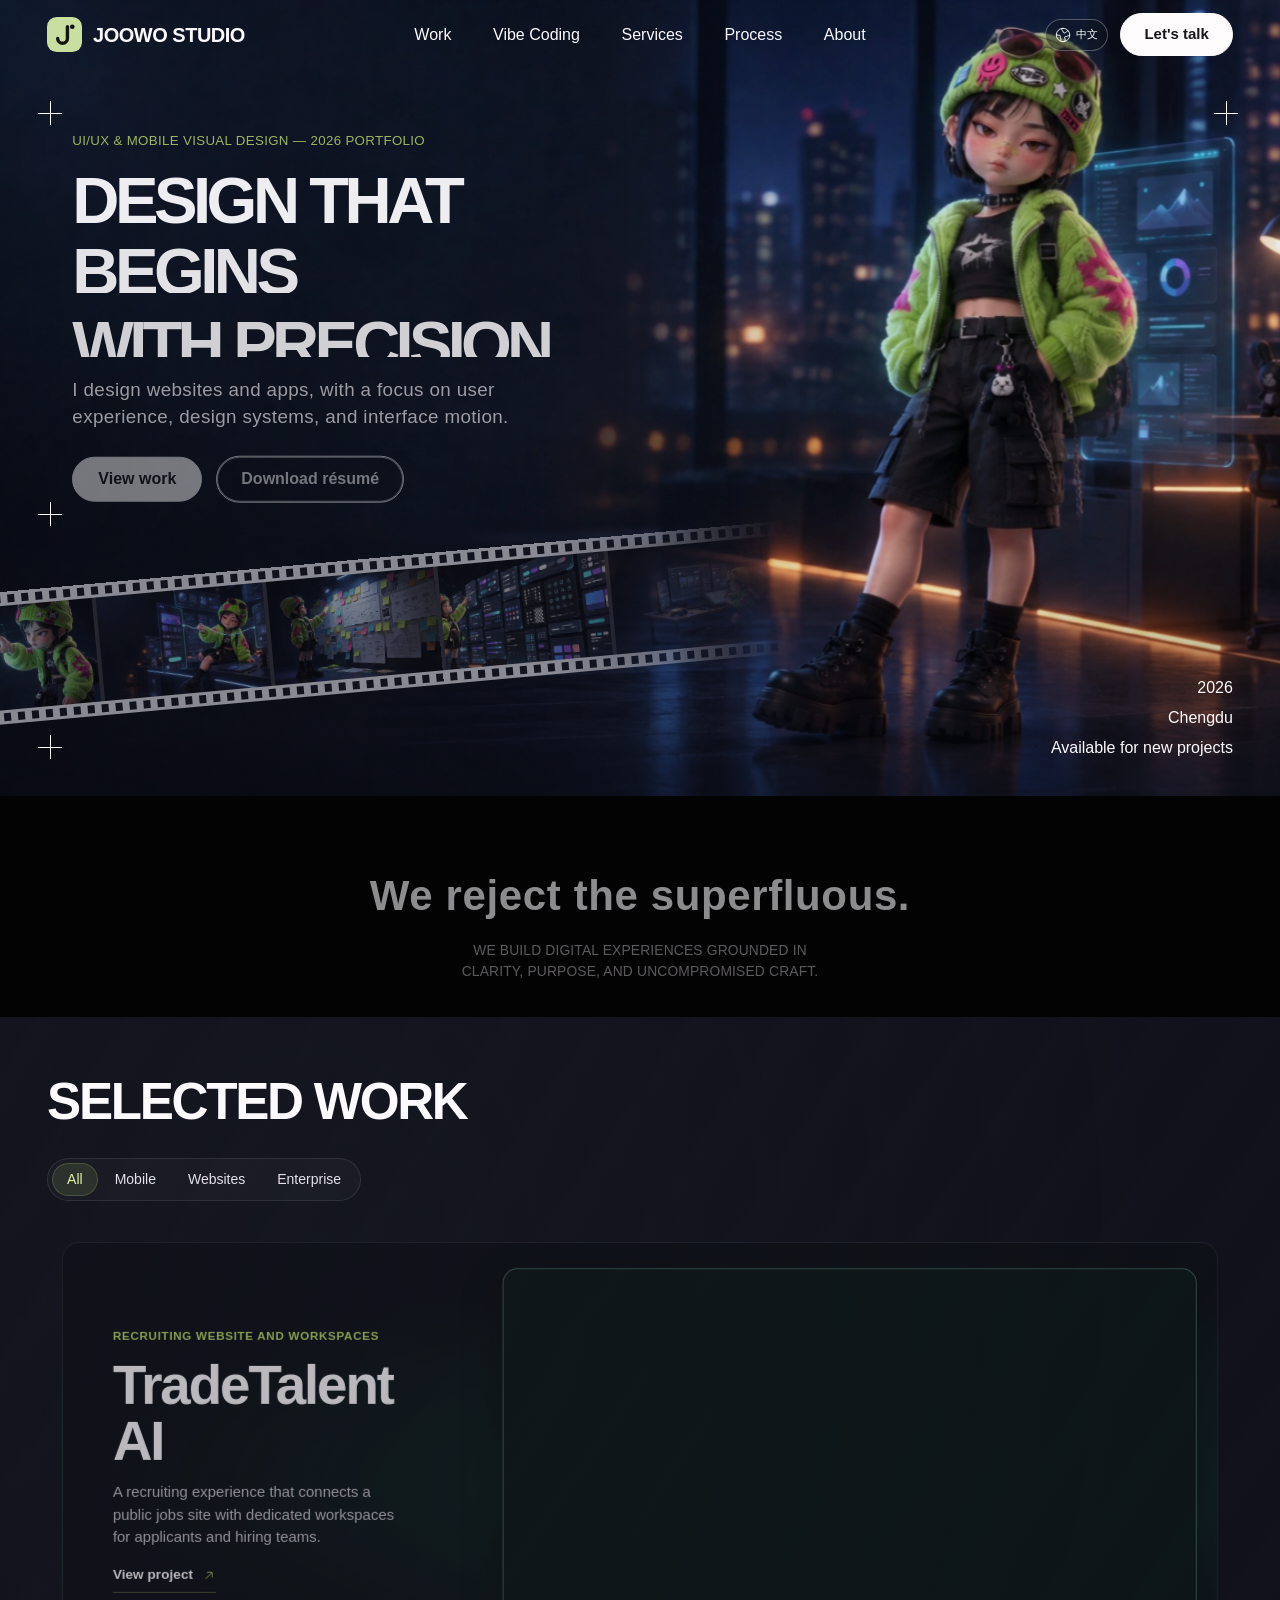
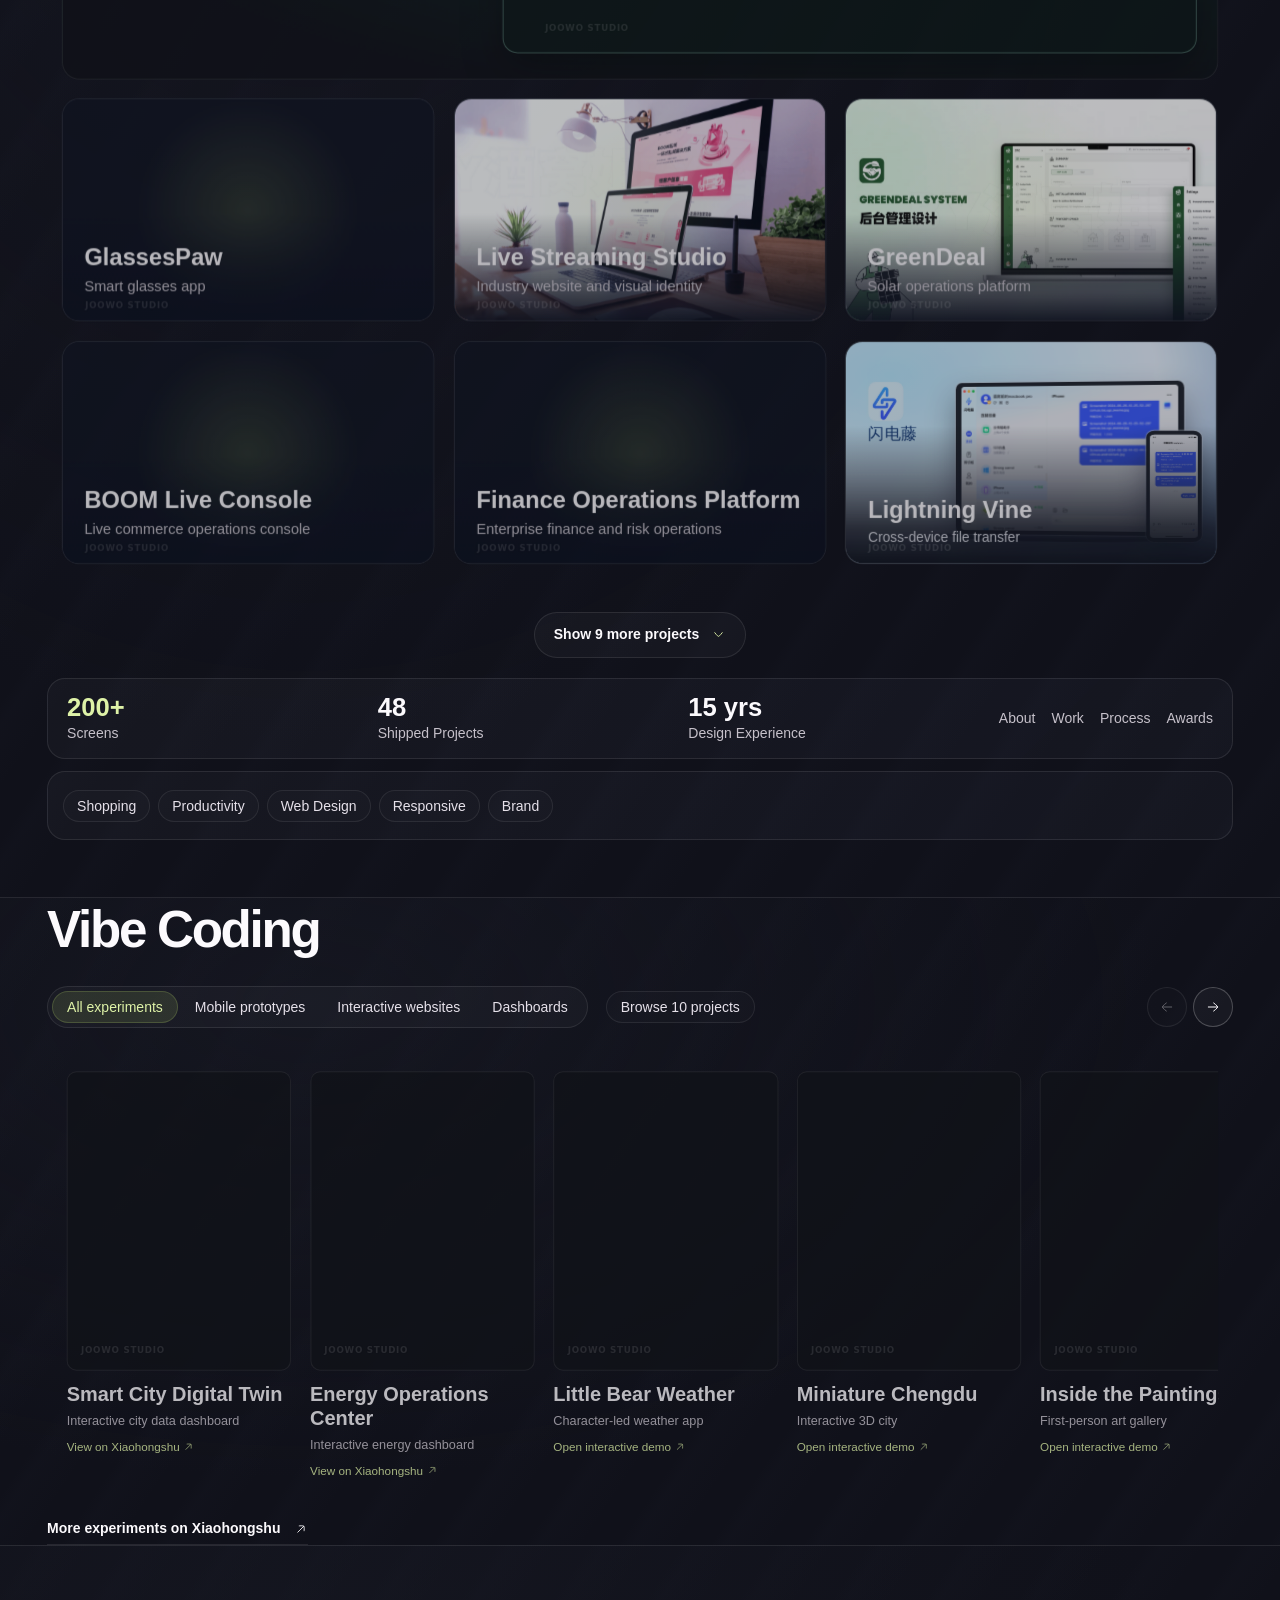
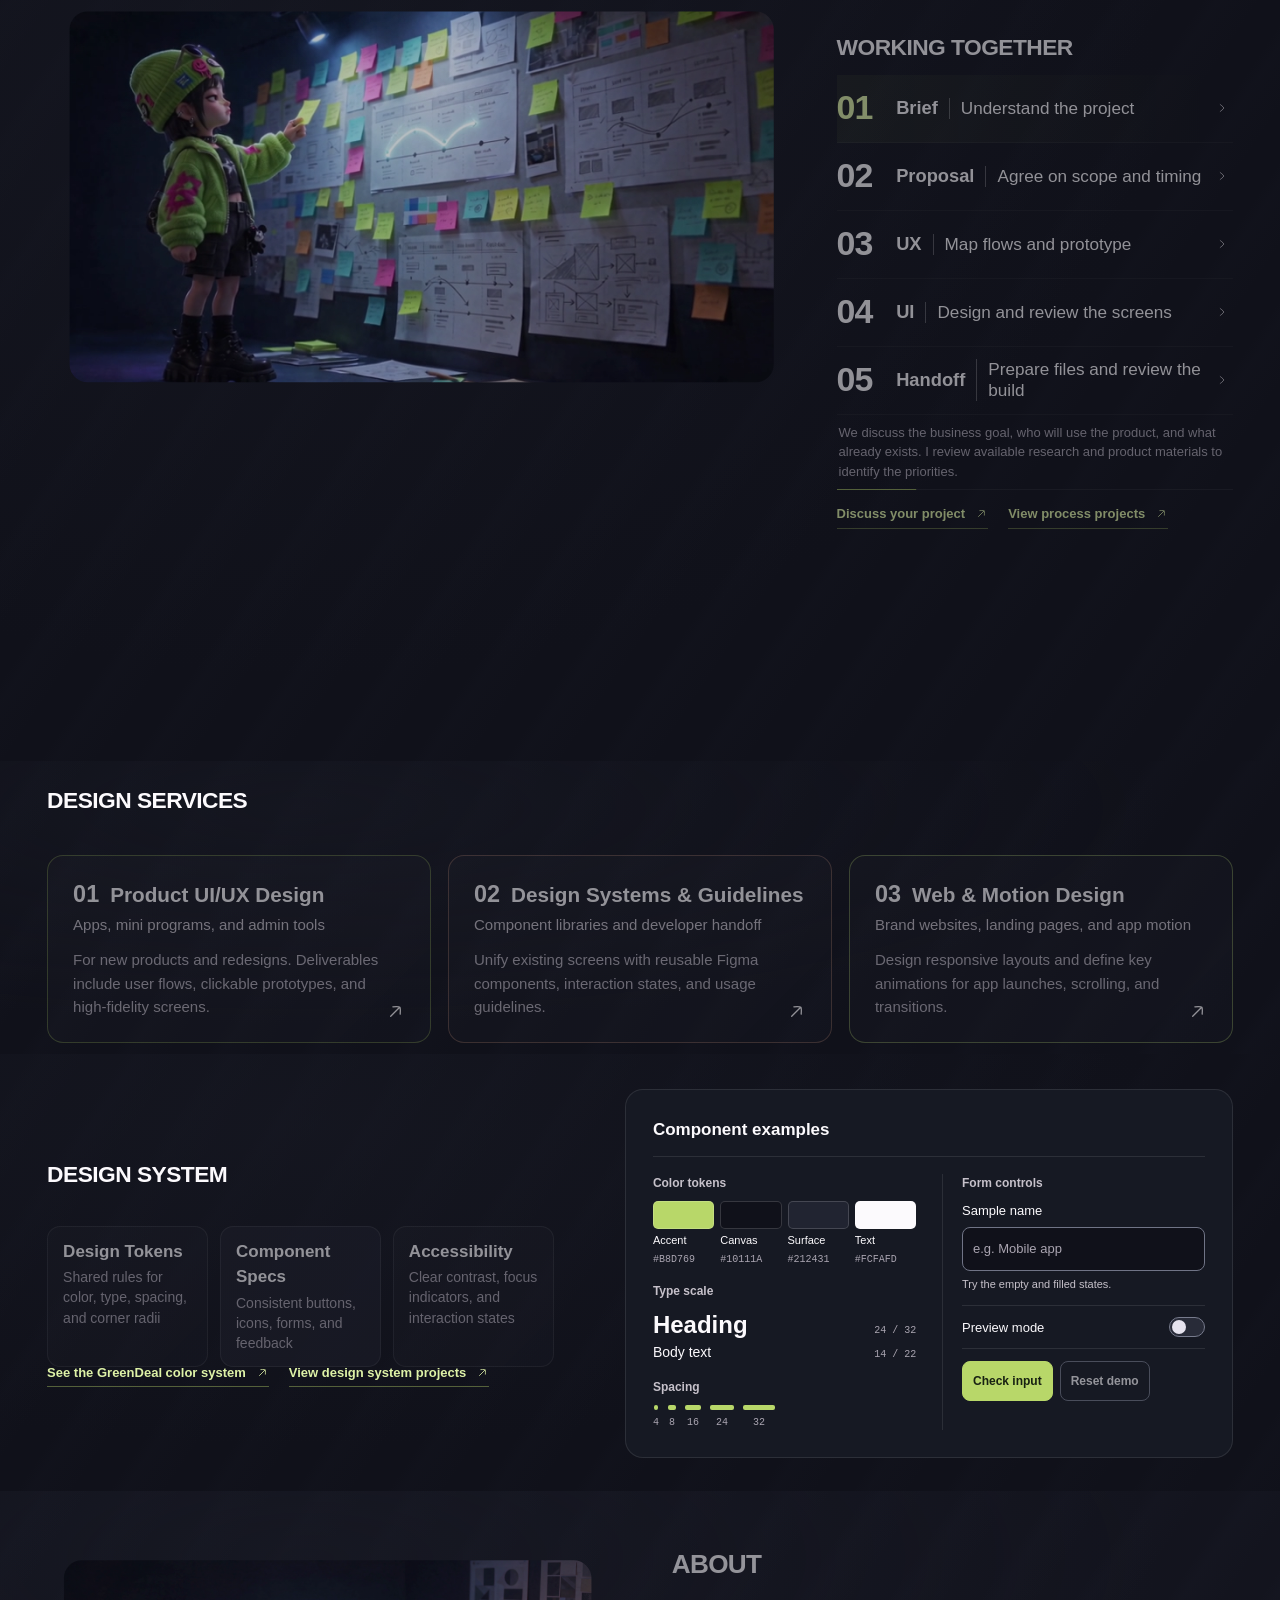
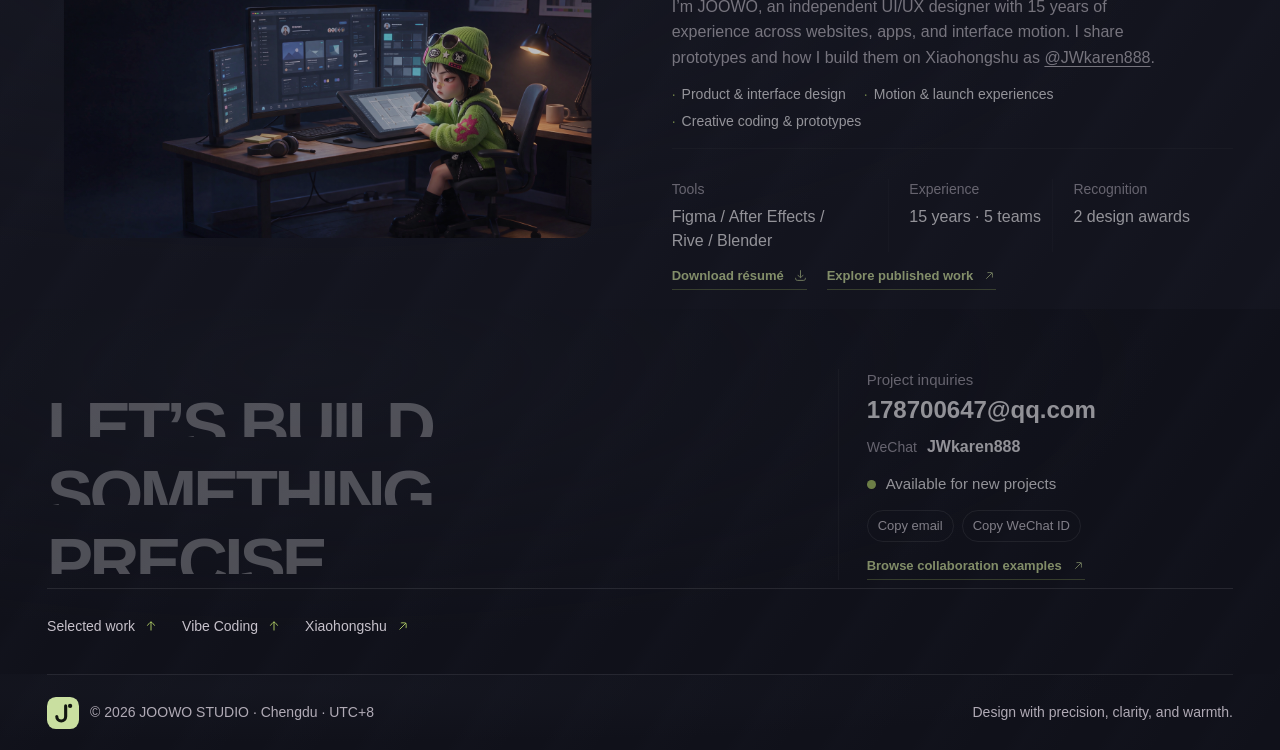
==== commit 4b3c01a6: "Speed up portfolio images with verified lossless encoding" ====
--- a/index.html
+++ b/index.html
@@ -1,3 +1,3 @@
-<!doctype html><html lang="en"><head><meta charset="UTF-8"><meta name="viewport" content="width=device-width, initial-scale=1.0"><meta name="theme-color" content="#10111a"><meta name="description" content="JOOWO STUDIO portfolio for app launch experiences, mobile visual design, and design systems."><link rel="icon" href="./mark.svg"><title>JOOWO STUDIO — Design That Begins With Precision.</title><script type="module" src="./image-interactions.js"></script>  <script type="module" crossorigin src="./assets/index-CSn74zBQ.js"></script>
+<!doctype html><html lang="en"><head><meta charset="UTF-8"><meta name="viewport" content="width=device-width, initial-scale=1.0"><meta name="theme-color" content="#10111a"><meta name="description" content="JOOWO STUDIO portfolio for app launch experiences, mobile visual design, and design systems."><link rel="icon" href="./mark.svg"><title>JOOWO STUDIO — Design That Begins With Precision.</title><script type="module" src="./image-interactions.js"></script>  <script type="module" crossorigin src="./assets/index-BCILVctu.js"></script>
   <link rel="stylesheet" crossorigin href="./assets/index-CcidZdDI.css">
 </head><body><div id="root"></div></body></html>
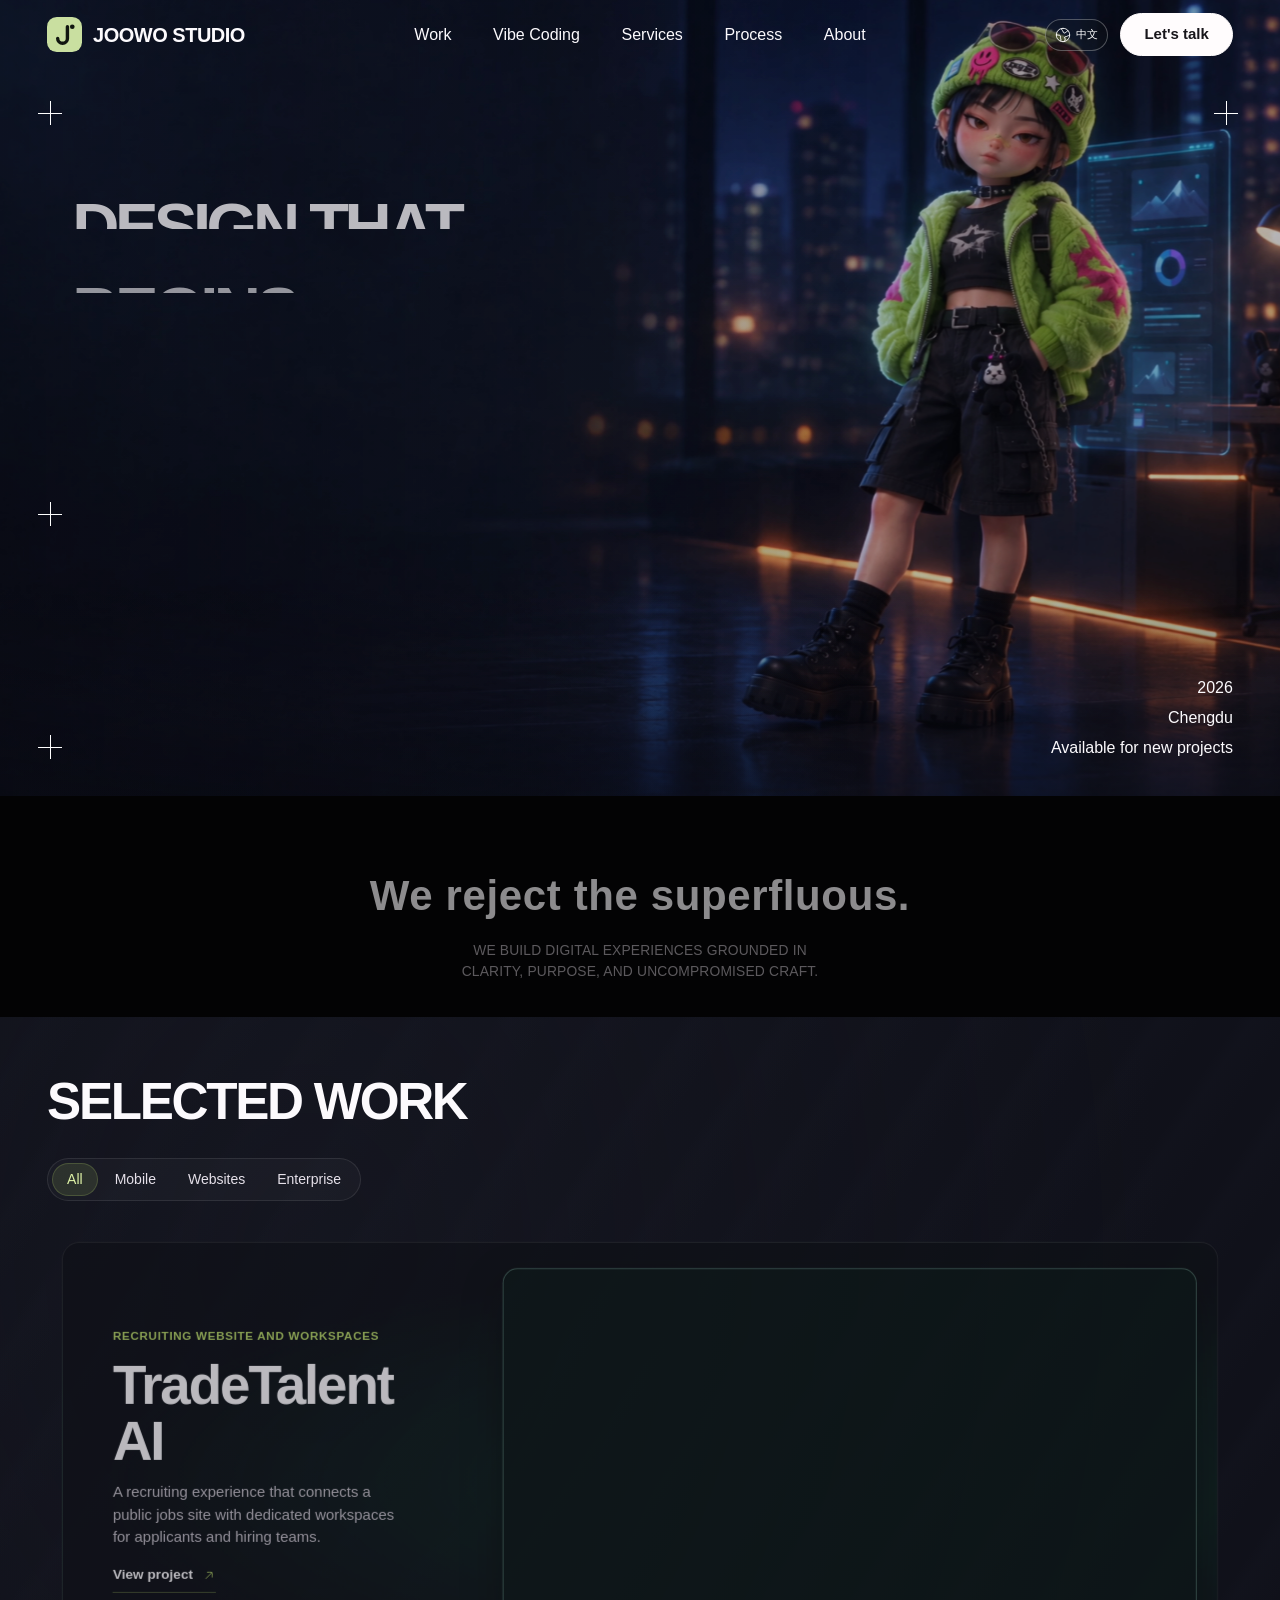
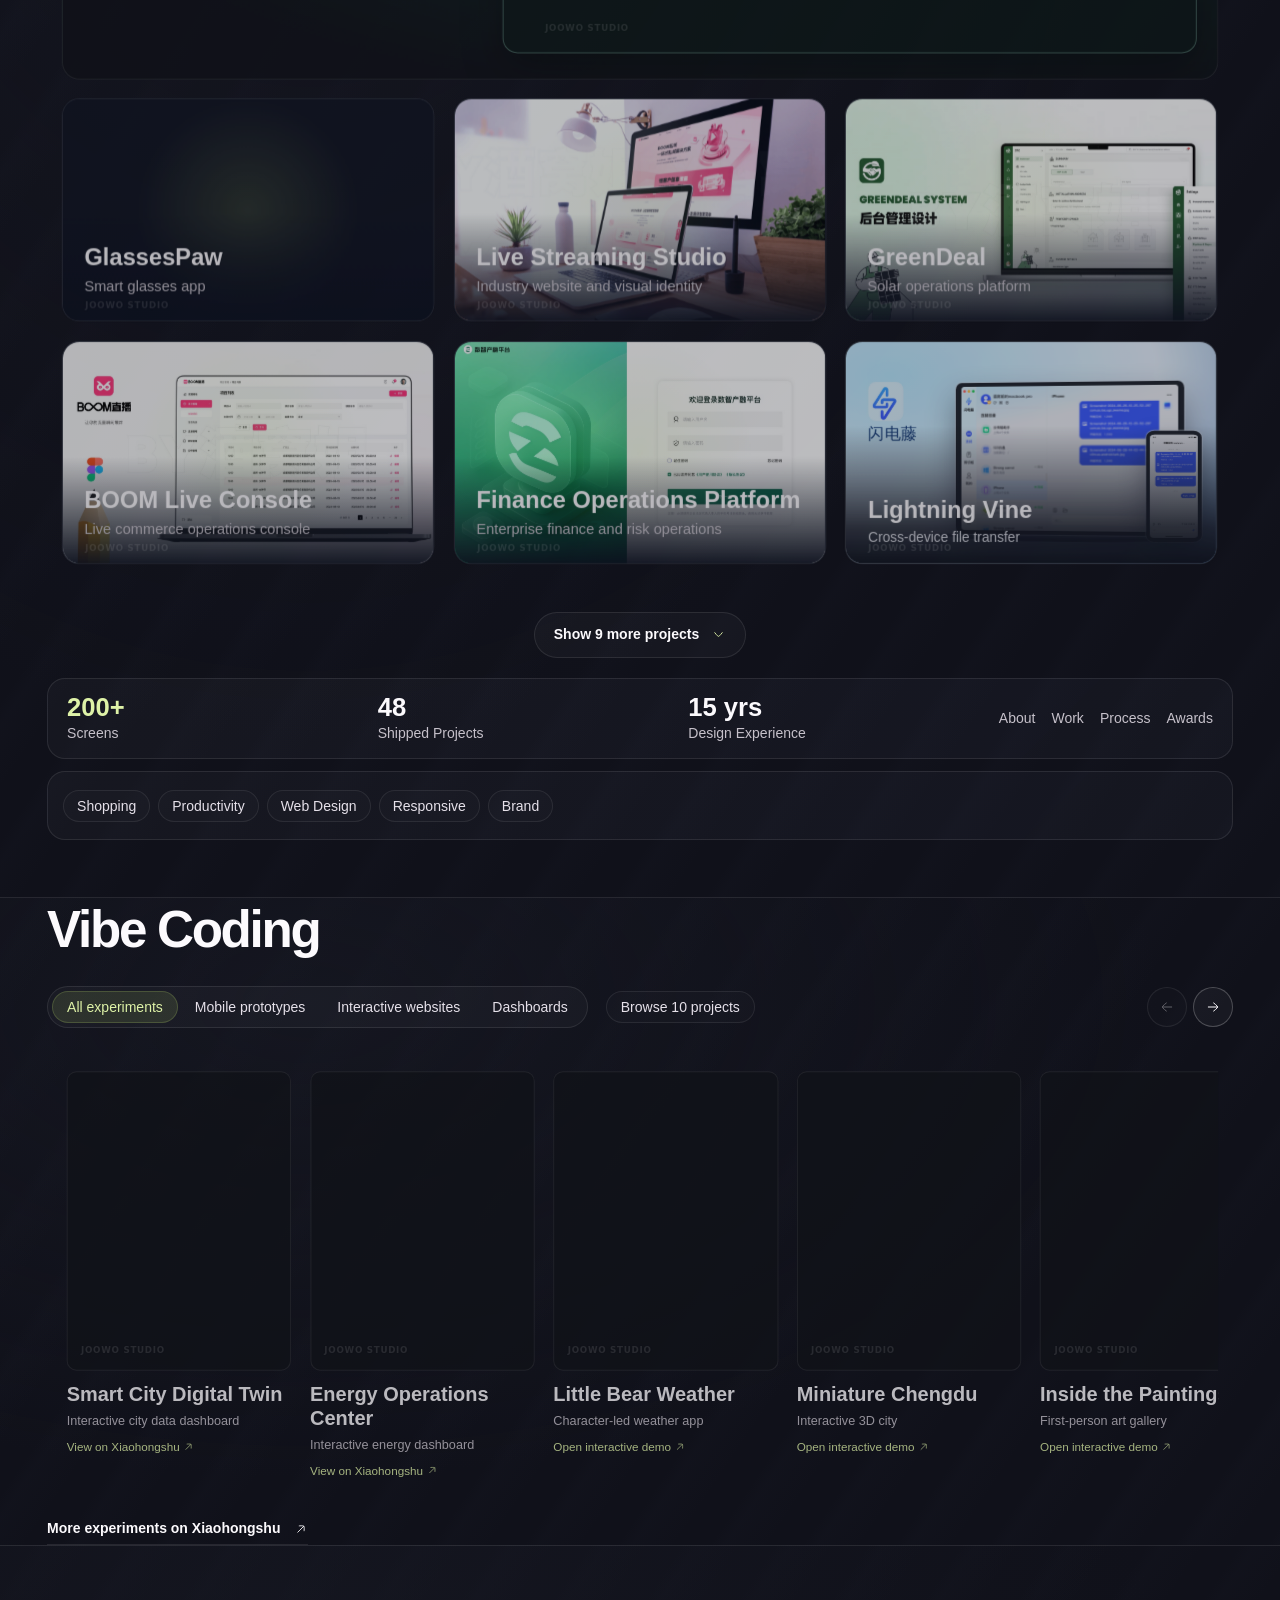
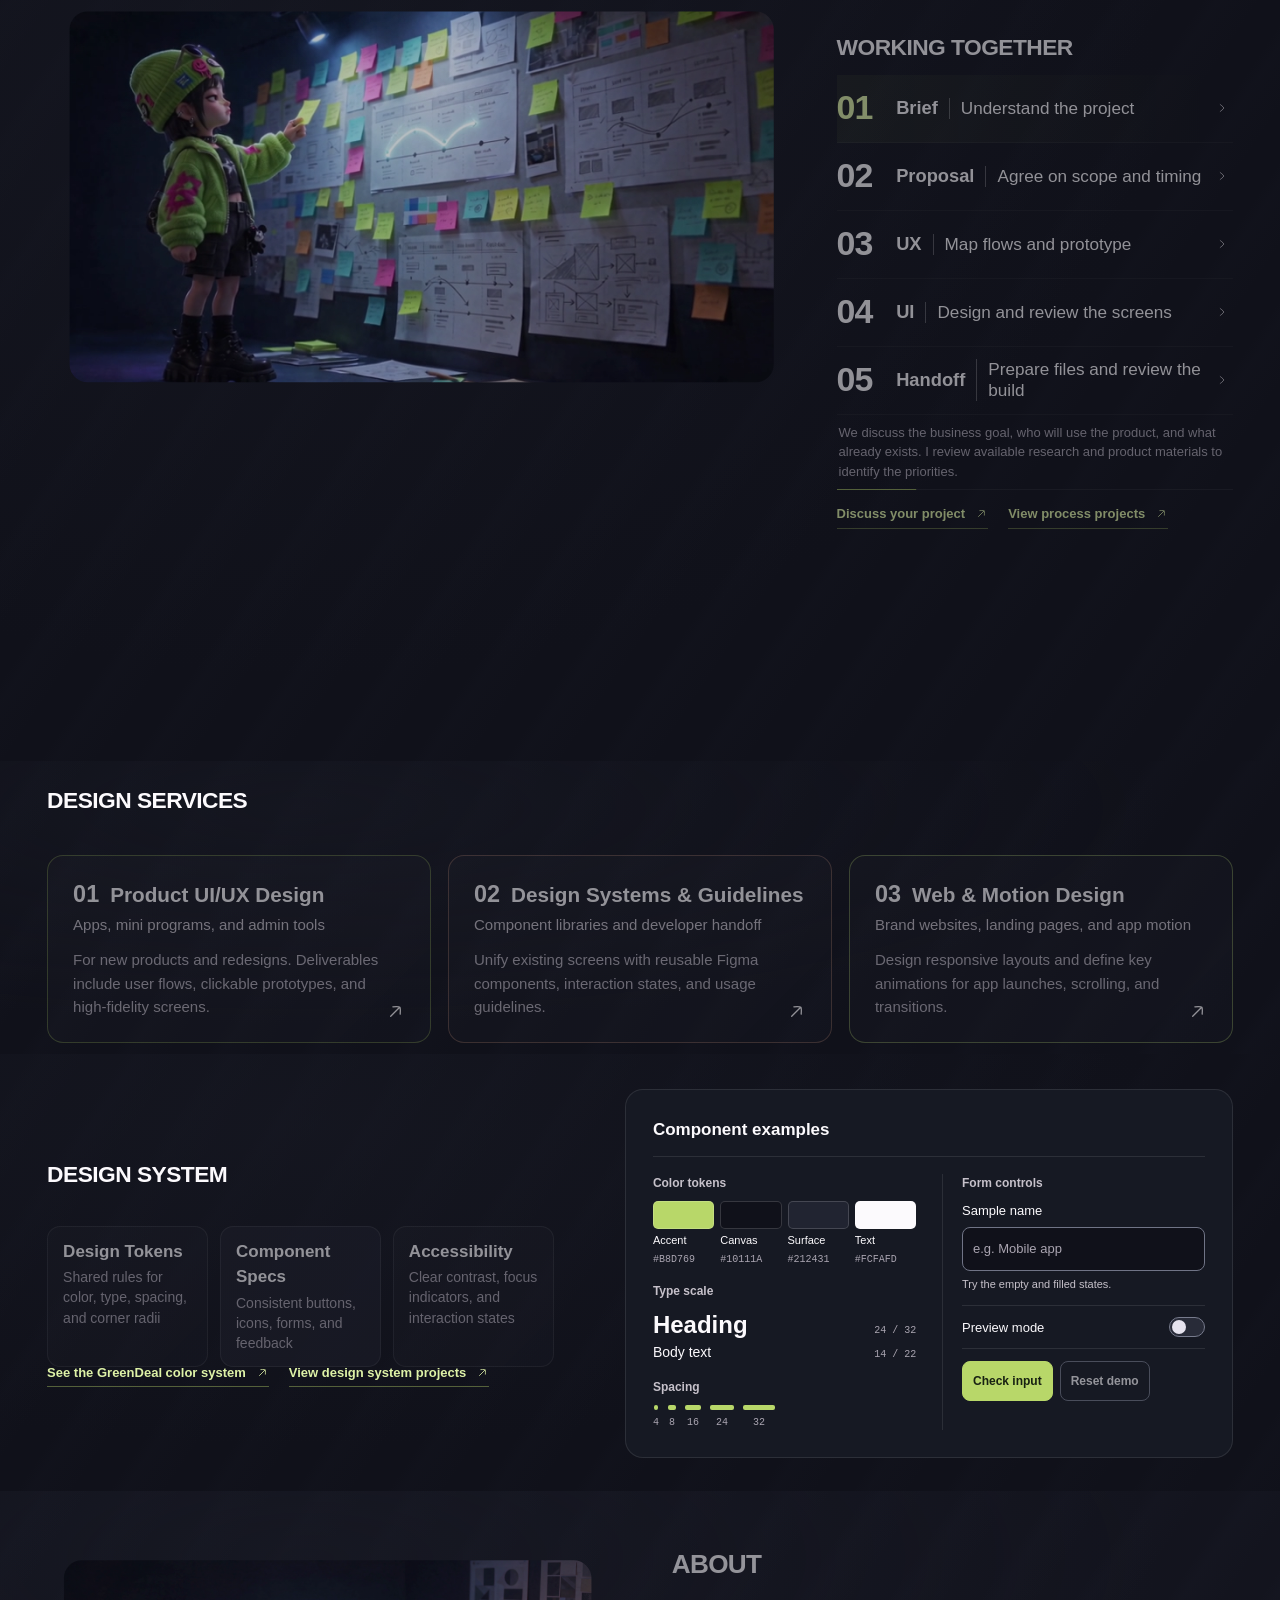
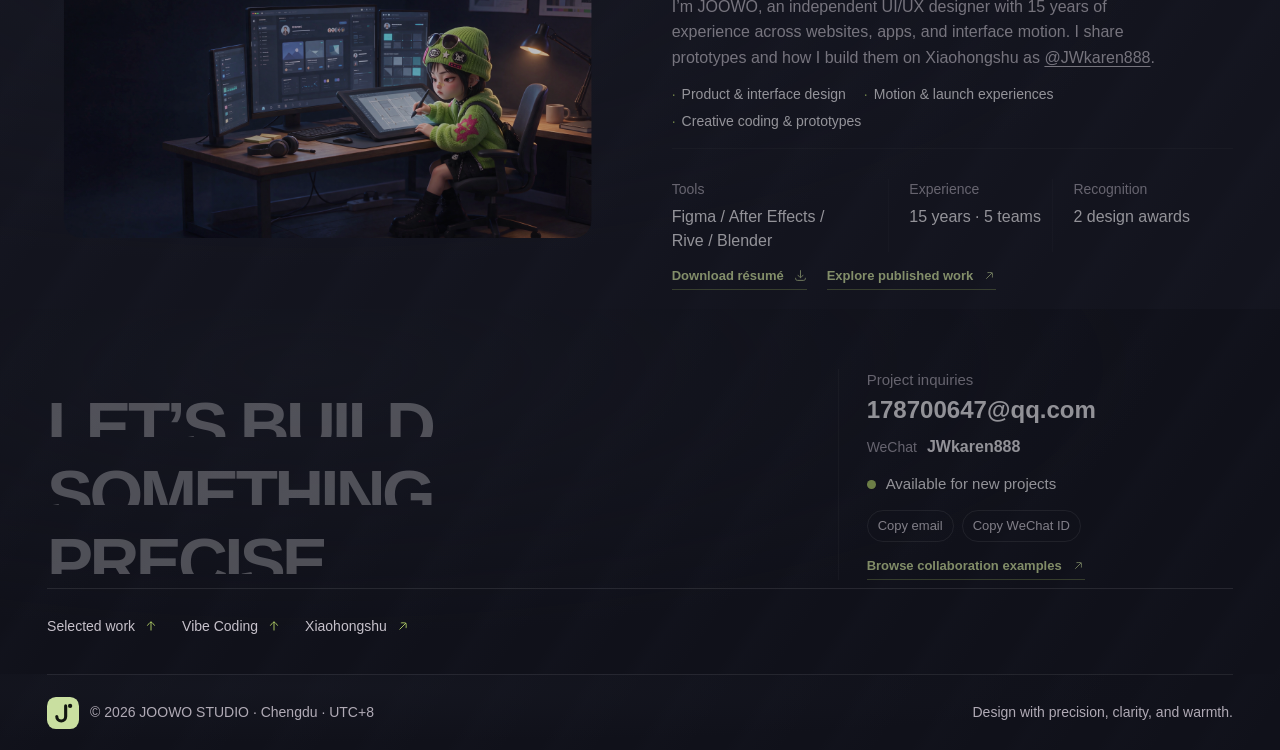
==== commit 77dc2894: "Replace homepage banner with the new HD intro" ====
--- a/index.html
+++ b/index.html
@@ -1,3 +1,3 @@
-<!doctype html><html lang="en"><head><meta charset="UTF-8"><meta name="viewport" content="width=device-width, initial-scale=1.0"><meta name="theme-color" content="#10111a"><meta name="description" content="JOOWO STUDIO portfolio for app launch experiences, mobile visual design, and design systems."><link rel="icon" href="./mark.svg"><title>JOOWO STUDIO — Design That Begins With Precision.</title><script type="module" src="./image-interactions.js"></script>  <script type="module" crossorigin src="./assets/index-BCILVctu.js"></script>
+<!doctype html><html lang="en"><head><meta charset="UTF-8"><meta name="viewport" content="width=device-width, initial-scale=1.0"><meta name="theme-color" content="#10111a"><meta name="description" content="JOOWO STUDIO portfolio for app launch experiences, mobile visual design, and design systems."><link rel="icon" href="./mark.svg"><title>JOOWO STUDIO — Design That Begins With Precision.</title><script type="module" src="./image-interactions.js"></script>  <script type="module" crossorigin src="./assets/index-DJhv90yp.js"></script>
   <link rel="stylesheet" crossorigin href="./assets/index-CcidZdDI.css">
 </head><body><div id="root"></div></body></html>
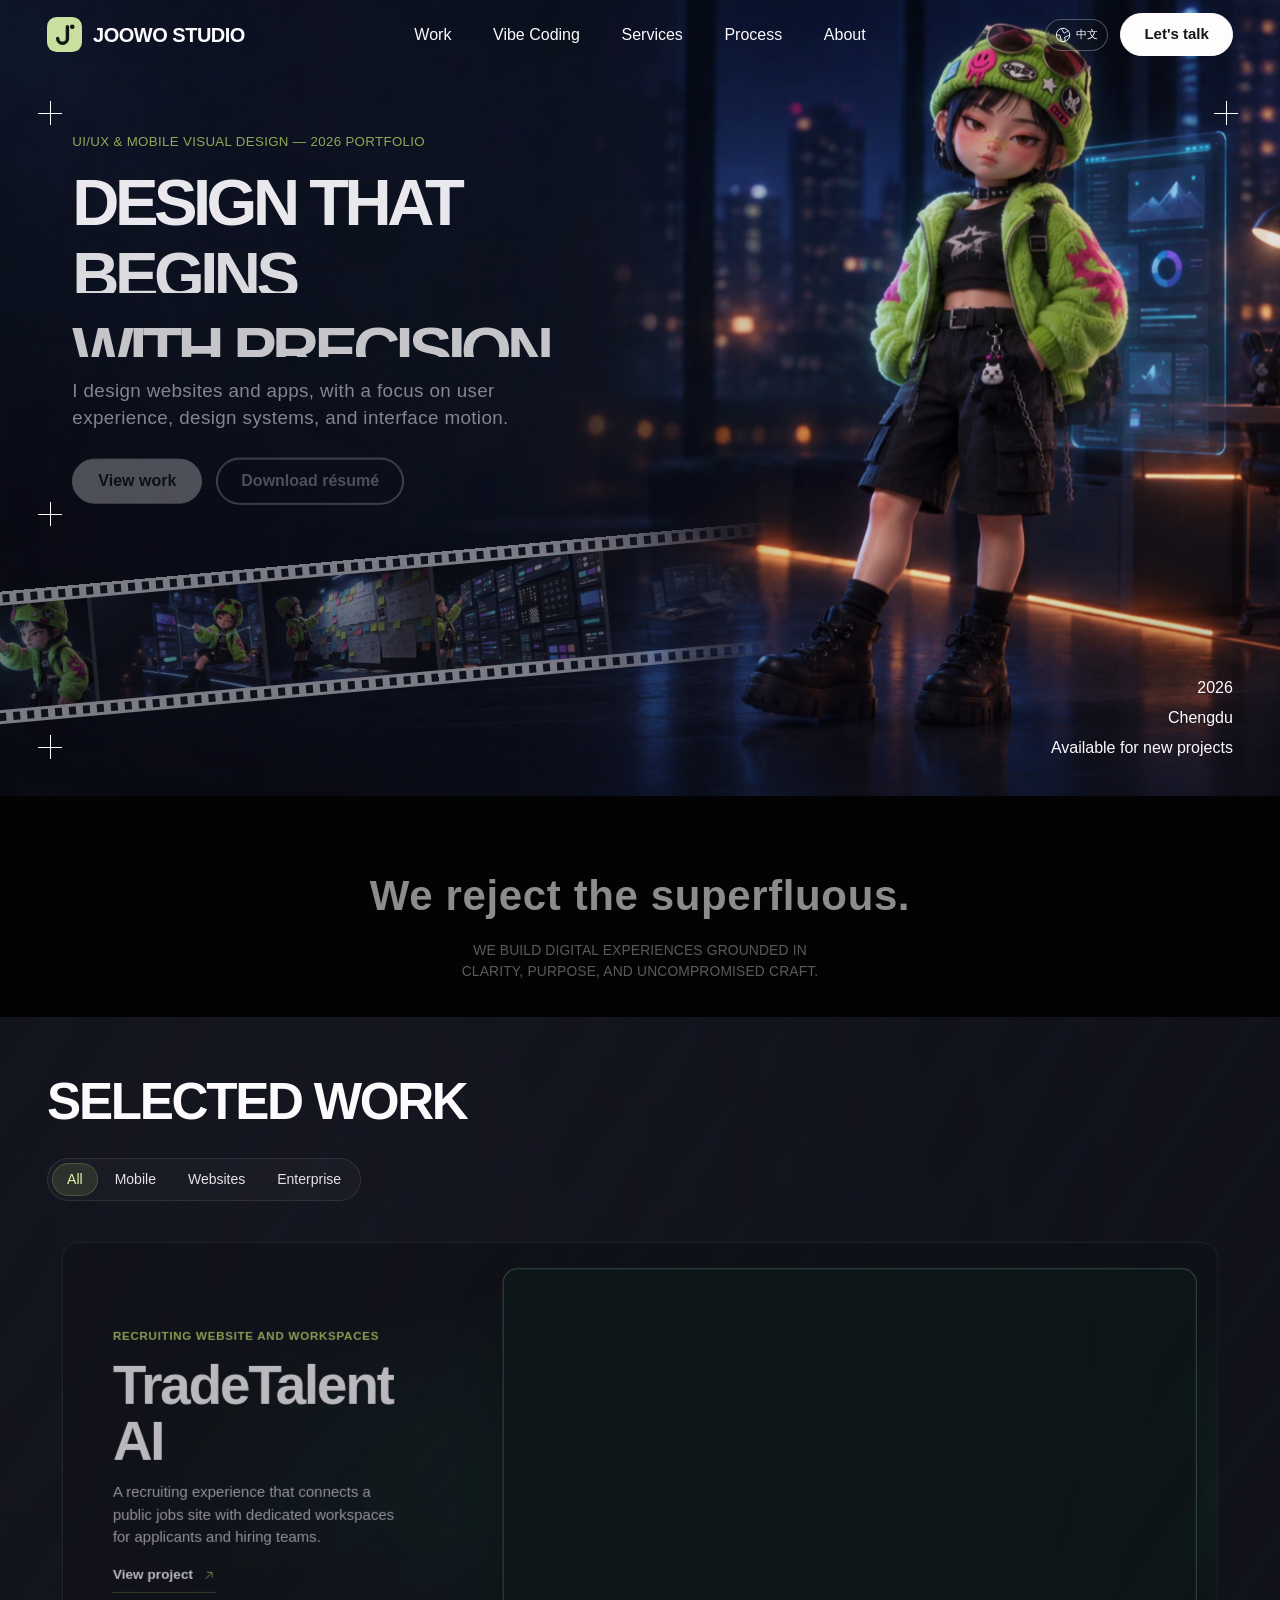
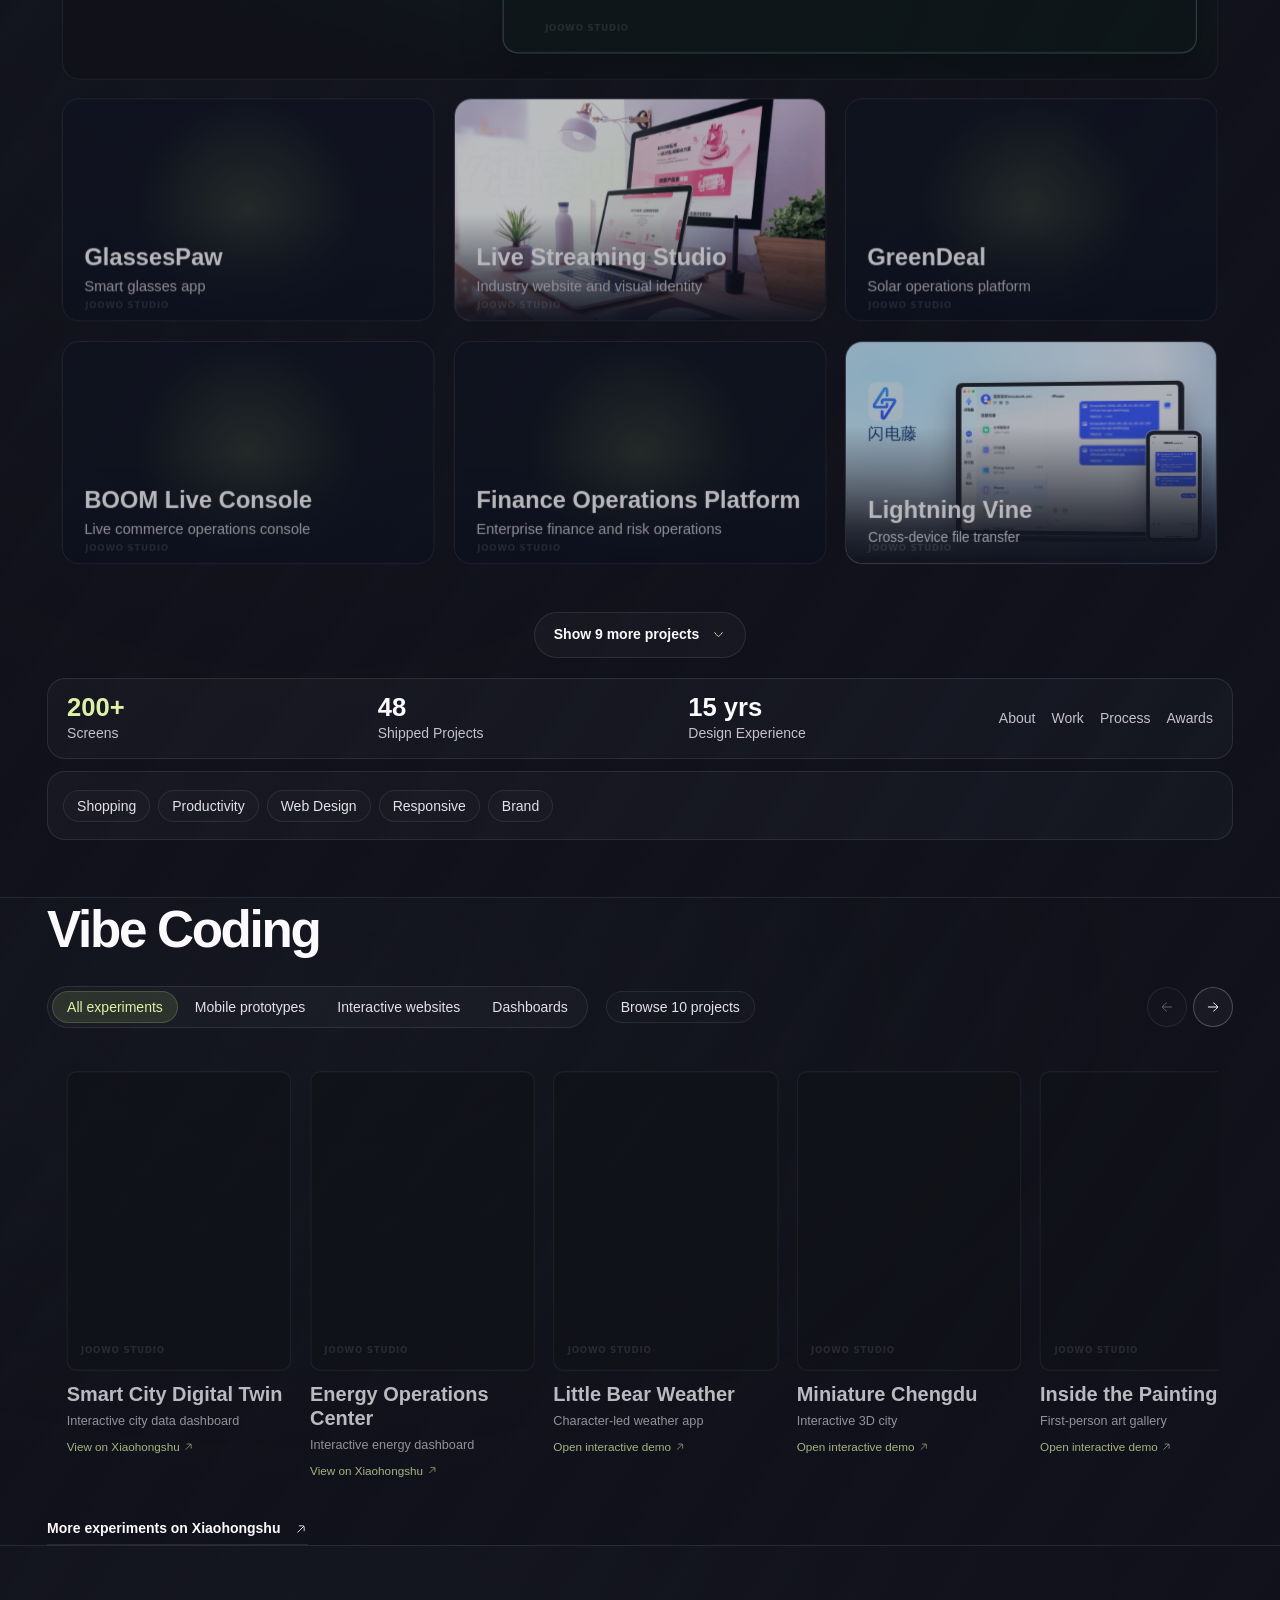
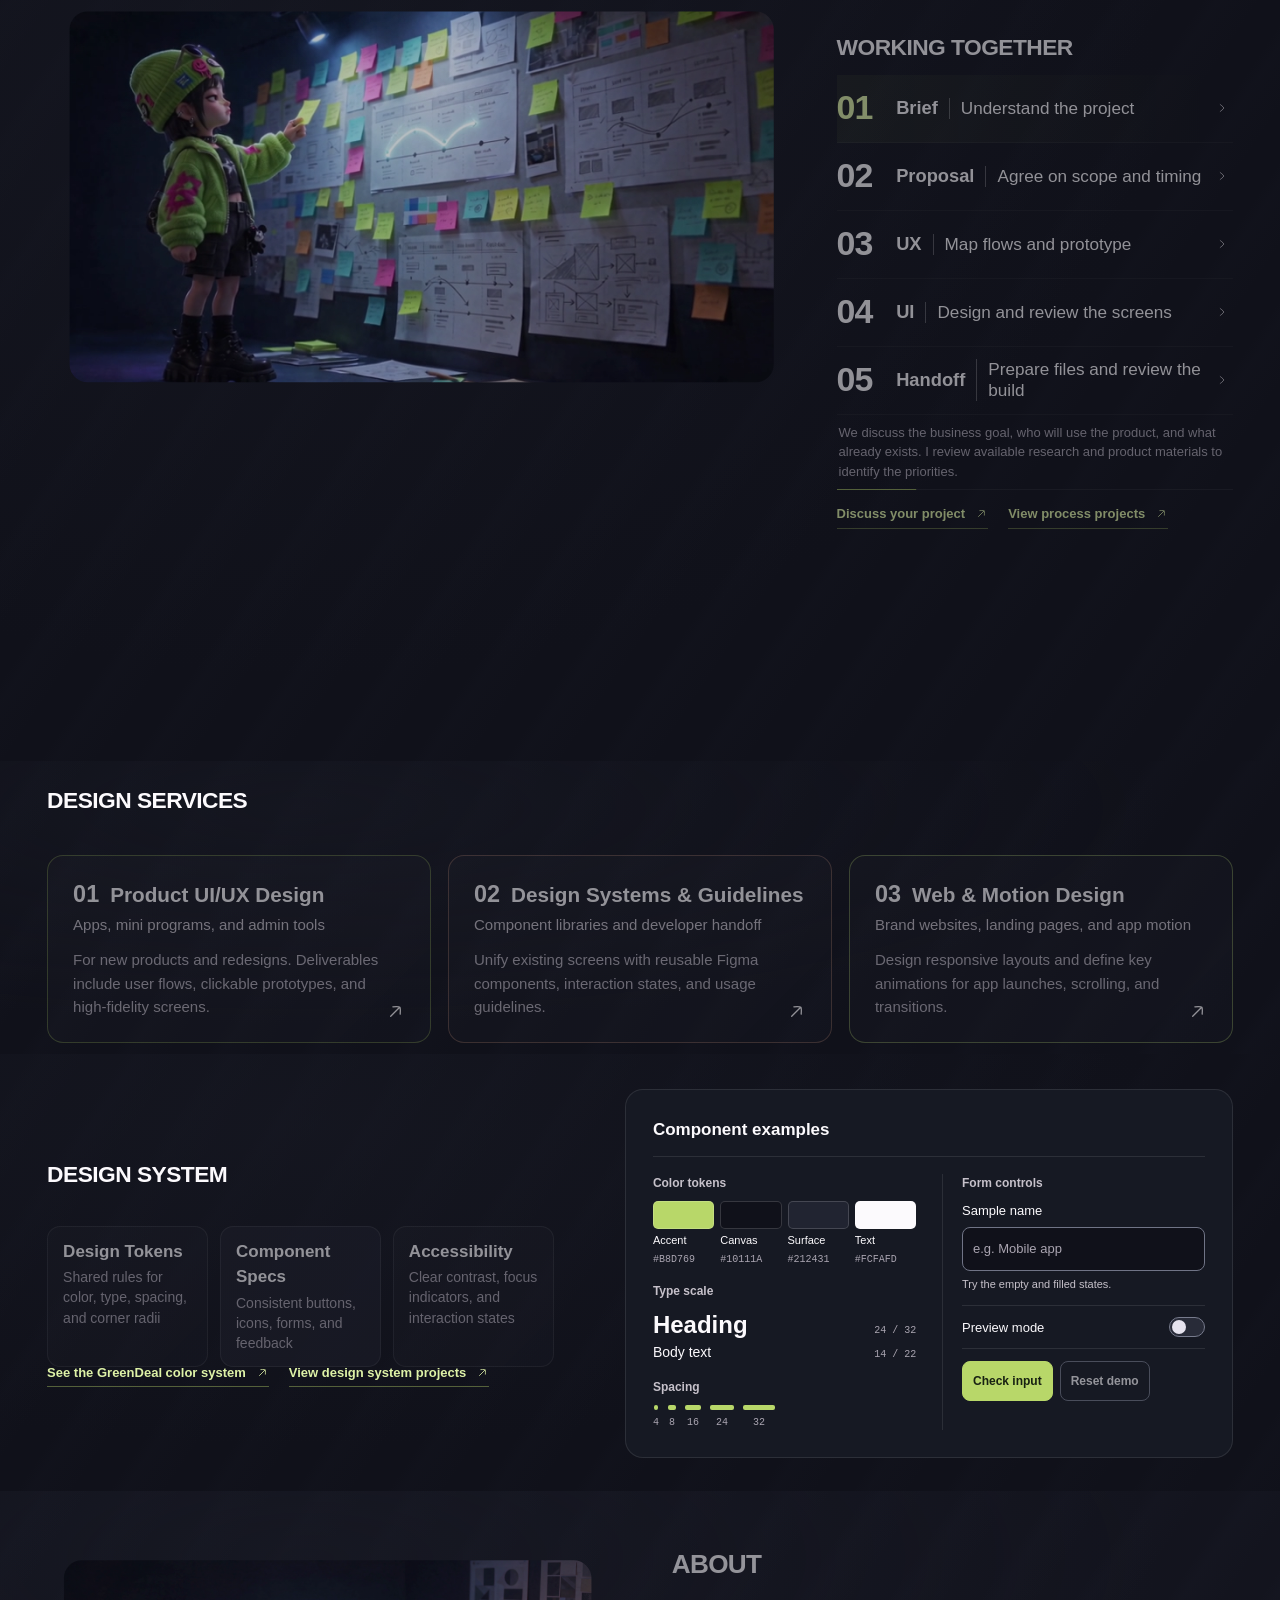
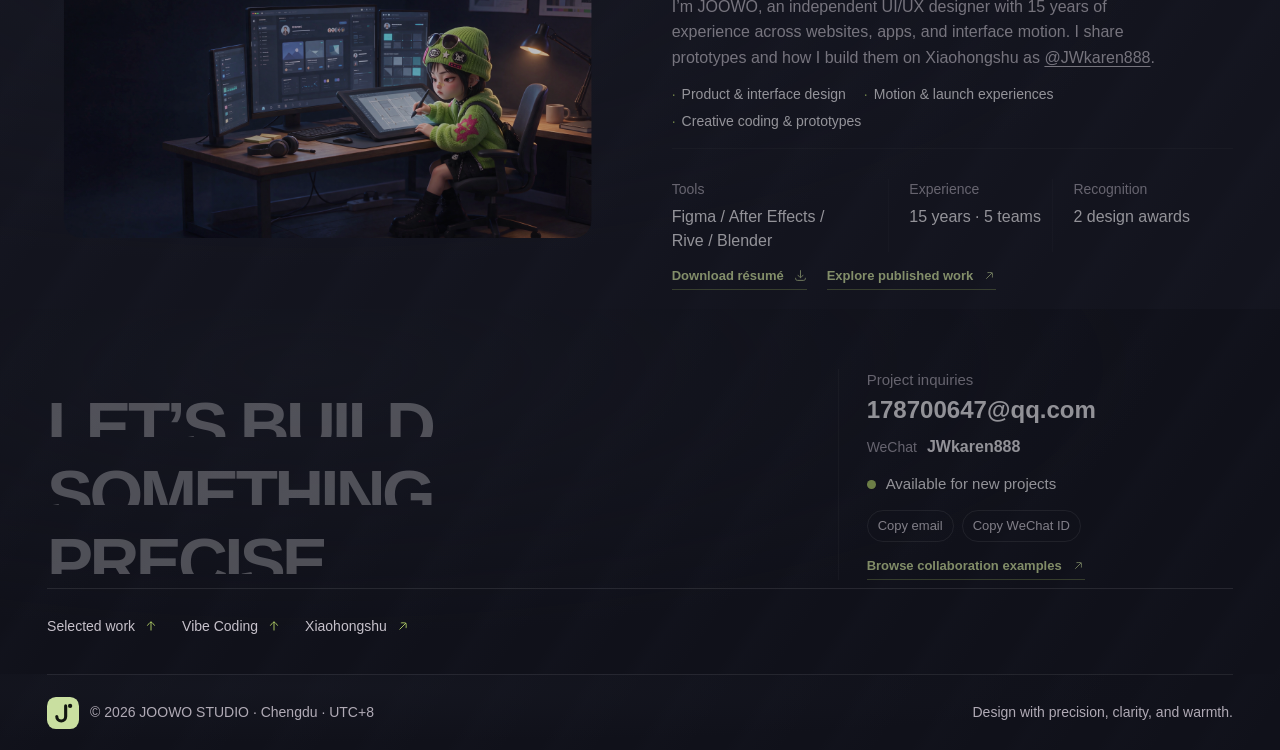
==== commit f209040b: "Serve the original uncompressed banner upload" ====
--- a/index.html
+++ b/index.html
@@ -1,3 +1,3 @@
-<!doctype html><html lang="en"><head><meta charset="UTF-8"><meta name="viewport" content="width=device-width, initial-scale=1.0"><meta name="theme-color" content="#10111a"><meta name="description" content="JOOWO STUDIO portfolio for app launch experiences, mobile visual design, and design systems."><link rel="icon" href="./mark.svg"><title>JOOWO STUDIO — Design That Begins With Precision.</title><script type="module" src="./image-interactions.js"></script>  <script type="module" crossorigin src="./assets/index-DJhv90yp.js"></script>
+<!doctype html><html lang="en"><head><meta charset="UTF-8"><meta name="viewport" content="width=device-width, initial-scale=1.0"><meta name="theme-color" content="#10111a"><meta name="description" content="JOOWO STUDIO portfolio for app launch experiences, mobile visual design, and design systems."><link rel="icon" href="./mark.svg"><title>JOOWO STUDIO — Design That Begins With Precision.</title><script type="module" src="./image-interactions.js"></script>  <script type="module" crossorigin src="./assets/index-C0zET8pj.js"></script>
   <link rel="stylesheet" crossorigin href="./assets/index-CcidZdDI.css">
 </head><body><div id="root"></div></body></html>
